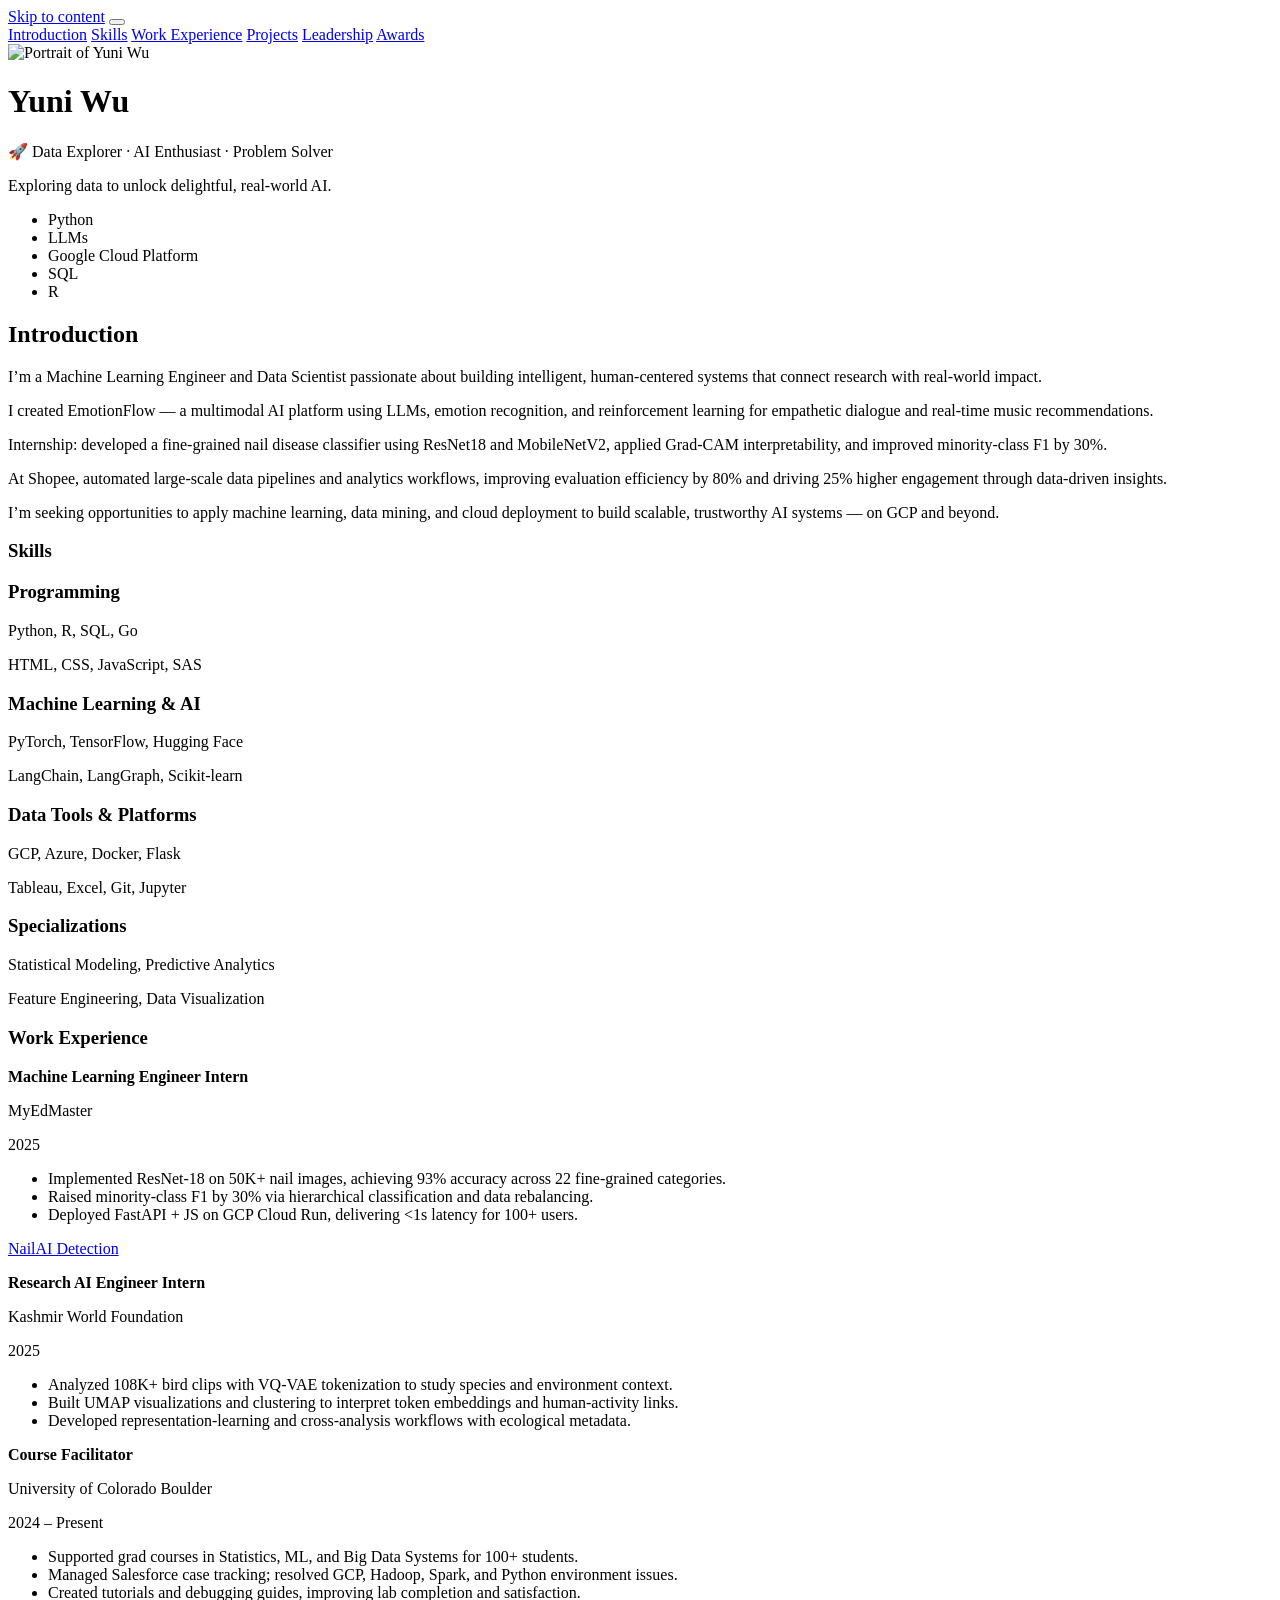
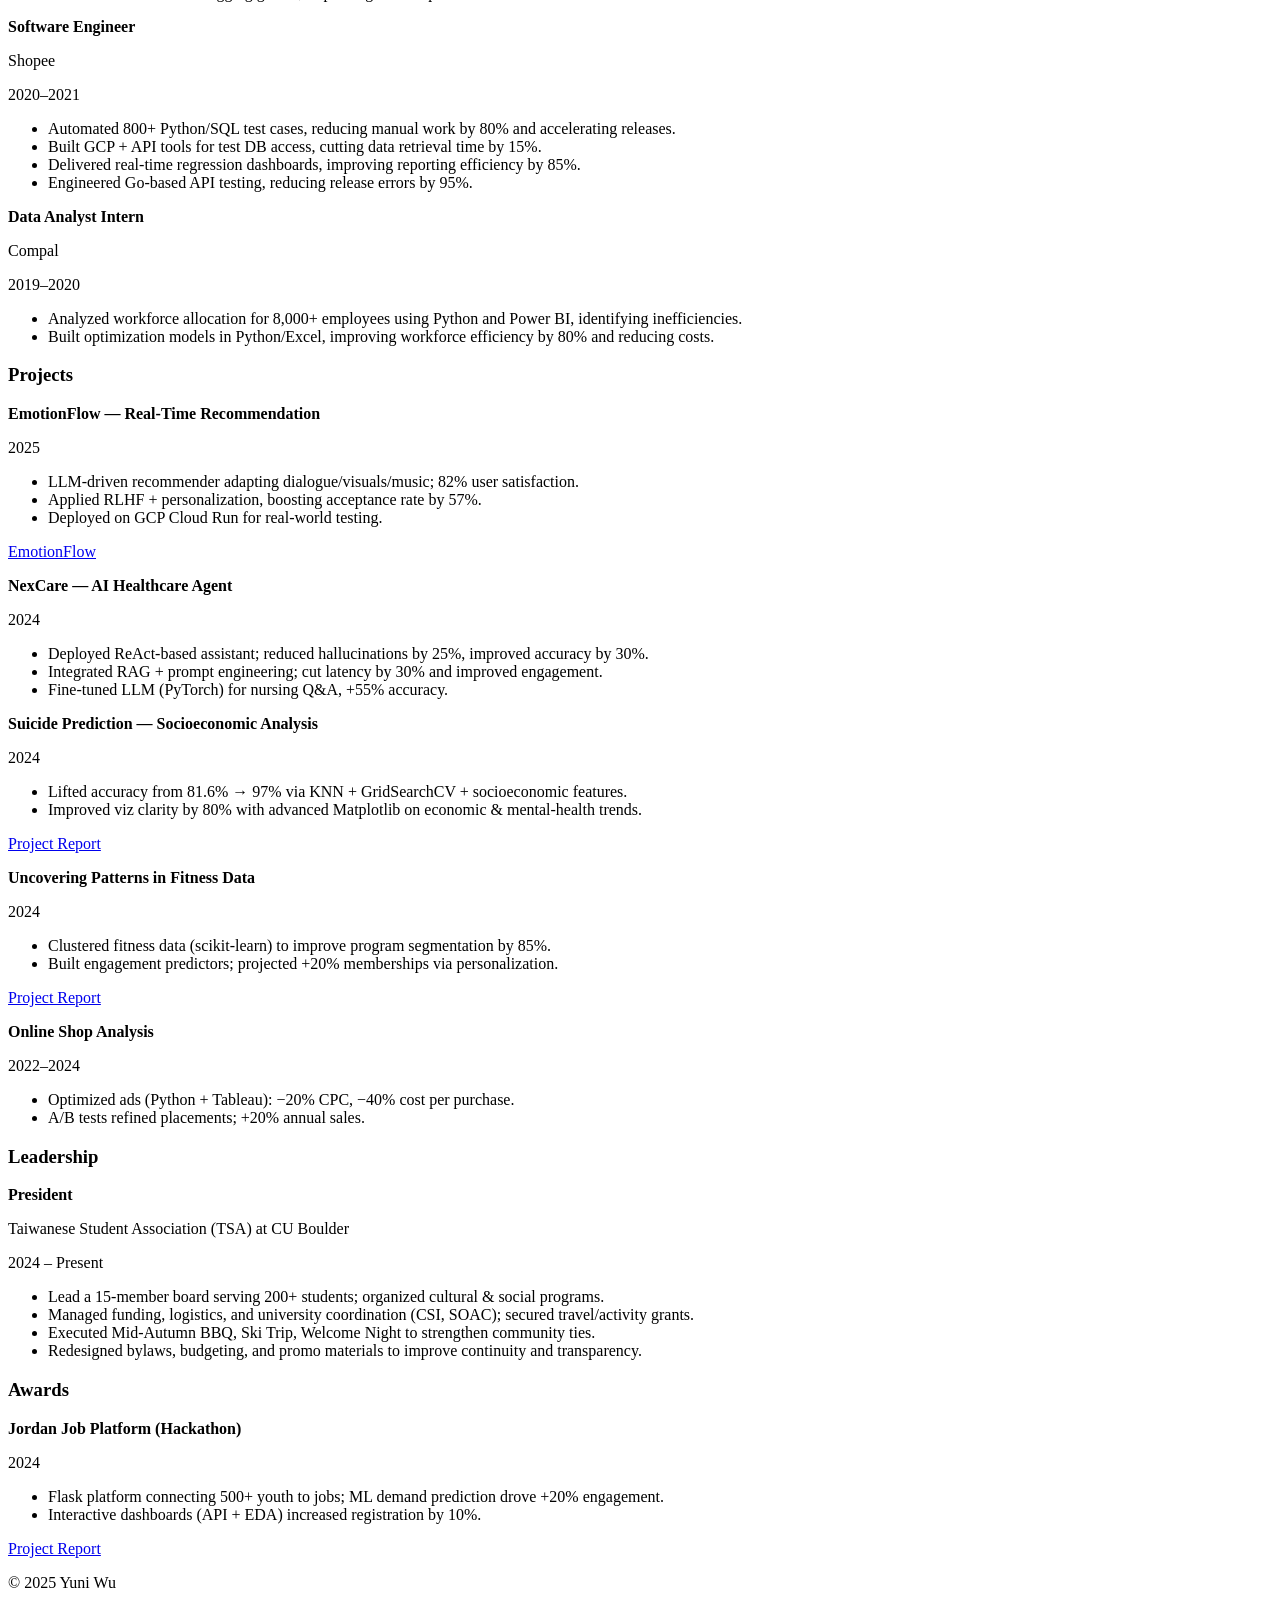
==== index.html @ 267f87cb "modify" ====
<!DOCTYPE html>
<html lang="en">
<head>
  <meta charset="UTF-8" />
  <meta name="viewport" content="width=device-width, initial-scale=1.0"/>
  <title>Yuni’s Universe</title>

  <!-- Website Icon -->
  <link rel="icon" type="image/png" sizes="32x32" href="./img/favicon.png">
  <link rel="icon" type="image/x-icon" href="./img/favicon.ico">
  <link rel="apple-touch-icon" href="./img/favicon.png">
  <meta name="theme-color" content="#0a0f1f">

  <!-- Styles -->
  <link rel="stylesheet" href="./css/styles.css"/>

  <!-- ScrollReveal -->
  <script src="https://cdn.jsdelivr.net/npm/scrollreveal" defer></script>
</head>

<body>
  <!-- Skip link for accessibility -->
  <a class="visually-hidden" href="#introduction">Skip to content</a>

  <!-- Hamburger Toggle -->
  <button class="nav-toggle" aria-label="Open navigation" aria-expanded="false">
    <span class="bar"></span>
    <span class="bar"></span>
    <span class="bar"></span>
  </button>

  <!-- Sidebar Navigation -->
  <aside class="sidebar" aria-hidden="true">
    <nav class="sidebar-nav" aria-label="Site">
      <a href="#introduction">Introduction</a>
      <a href="#skills">Skills</a>
      <a href="#work">Work Experience</a>
      <a href="#projects">Projects</a>
      <a href="#leadership">Leadership</a>
      <a href="#awards">Awards</a>
    </nav>
  </aside>

  <!-- Particles background -->
  <div id="particles-js"></div>

  <!-- ===== Hero Header ===== -->
  <header class="hero">
    <div class="glow"></div>

    <div class="card">
      <img src="./img/me.JPEG" alt="Portrait of Yuni Wu" class="avatar"/>
      <h1 class="name">Yuni Wu</h1>

      <p class="roles">
        <span class="emoji" aria-hidden="true">🚀</span>
        <span id="typewriter" aria-live="polite"></span>
        <span class="caret" aria-hidden="true"></span>
      </p>

      <p class="tagline">Exploring data to unlock delightful, real-world AI.</p>

      <ul class="skills" aria-label="Skills">
        <li>Python</li>
        <li>LLMs</li>
        <li>Google Cloud Platform</li>
        <li>SQL</li>
        <li>R</li> 
      </ul>

      <nav class="links" aria-label="Social links">
        <a href="https://github.com/uranus-wyx" target="_blank" rel="noopener" class="gh" aria-label="GitHub">
          <i class="fab fa-github" aria-hidden="true"></i>
        </a>
        <a href="https://linkedin.com/in/wih" target="_blank" rel="noopener" class="li" aria-label="LinkedIn">
          <i class="fab fa-linkedin" aria-hidden="true"></i>
        </a>
        <a href="mailto:ihwu8559@colorado.edu" class="mail" aria-label="Email">
          <i class="fas fa-envelope" aria-hidden="true"></i>
        </a>
        <a href="./files/Yuni_Wu_Resume.pdf" target="_blank" rel="noopener" class="resume" aria-label="Resume" title="Open my resume (PDF)">
          <i class="fas fa-file-alt" aria-hidden="true"></i>
        </a>
      </nav>
    </div>

    <a href="#introduction" class="scroll-down" aria-label="Scroll to Introduction">
      <span></span>
    </a>
  </header>

  <!-- ===== Introduction ===== -->
  <section id="introduction" class="section section-space">
    <h2 class="sec-title">Introduction</h2>
    <div class="intro-card">
      <div class="intro-grid">
        <p class="intro-line">
          I’m a <span class="hl">Machine Learning Engineer</span> and <span class="hl">Data Scientist</span> passionate about
          building <span class="hl">intelligent, human-centered systems</span> that connect research with real-world impact.
        </p>
        <p class="intro-line">
          I created <span class="hl">EmotionFlow</span> — a multimodal AI platform using LLMs, emotion recognition,
          and reinforcement learning for empathetic dialogue and real-time music recommendations.
        </p>
        <p class="intro-line">
          Internship: developed a <span class="hl">fine-grained nail disease classifier</span> using ResNet18 and MobileNetV2,
          applied <span class="hl">Grad-CAM</span> interpretability, and improved minority-class F1 by <span class="hl">30%</span>.
        </p>
        <p class="intro-line">
          At <span class="hl">Shopee</span>, automated large-scale data pipelines and analytics workflows,
          improving evaluation efficiency by <span class="hl">80%</span> and driving <span class="hl">25%</span> higher engagement
          through data-driven insights.
        </p>
        <p class="intro-line">
          I’m seeking opportunities to apply <span class="hl">machine learning, data mining, and cloud deployment</span>
          to build scalable, trustworthy AI systems — on <span class="hl">GCP</span> and beyond.
        </p>
      </div>
    </div>
  </section>

  <!-- ===== Skills ===== -->
  <section id="skills" class="section">
    <h3 class="skills-group">Skills</h3>
    <div class="skills-container">
      <div class="skill-card">
        <div class="card-inner">
          <div class="card-front"><h3>Programming</h3></div>
          <div class="card-back">
            <p>Python, R, SQL, Go</p>
            <p>HTML, CSS, JavaScript, SAS</p>
          </div>
        </div>
      </div>
      <div class="skill-card">
        <div class="card-inner">
          <div class="card-front"><h3>Machine Learning &amp; AI</h3></div>
          <div class="card-back">
            <p>PyTorch, TensorFlow, Hugging Face</p>
            <p>LangChain, LangGraph, Scikit-learn</p>
          </div>
        </div>
      </div>
      <div class="skill-card">
        <div class="card-inner">
          <div class="card-front"><h3>Data Tools &amp; Platforms</h3></div>
          <div class="card-back">
            <p>GCP, Azure, Docker, Flask</p>
            <p>Tableau, Excel, Git, Jupyter</p>
          </div>
        </div>
      </div>
      <div class="skill-card">
        <div class="card-inner">
          <div class="card-front"><h3>Specializations</h3></div>
          <div class="card-back">
            <p>Statistical Modeling, Predictive Analytics</p>
            <p>Feature Engineering, Data Visualization</p>
          </div>
        </div>
      </div>
    </div>
  </section>

  <!-- ===== Timeline ===== -->
  <div class="timeline">
    <h3 class="timeline-group" id="work">Work Experience</h3>
    <div class="event">      
      <p><strong>Machine Learning Engineer Intern</strong></p>
      <p>MyEdMaster</p>
      <p>2025</p>
      <div class="event-details">
        <ul>
          <li>Implemented ResNet-18 on 50K+ nail images, achieving 93% accuracy across 22 fine-grained categories.</li>
          <li>Raised minority-class F1 by 30% via hierarchical classification and data rebalancing.</li>
          <li>Deployed FastAPI + JS on GCP Cloud Run, delivering &lt;1s latency for 100+ users.</li>
        </ul>
        <a href="https://nailai-backend-299381123286.us-central1.run.app/" target="_blank" rel="noopener">NailAI Detection</a>
      </div>
    </div>

    <div class="event">      
      <p><strong>Research AI Engineer Intern</strong></p>
      <p>Kashmir World Foundation</p>
      <p>2025</p>
      <div class="event-details">
        <ul>
          <li>Analyzed 108K+ bird clips with <span class="hl">VQ-VAE tokenization</span> to study species and environment context.</li>
          <li>Built <span class="hl">UMAP</span> visualizations and clustering to interpret token embeddings and human-activity links.</li>
          <li>Developed representation-learning and cross-analysis workflows with ecological metadata.</li>
        </ul>
      </div>
    </div>

    <div class="event">     
      <p><strong>Course Facilitator</strong></p>
      <p>University of Colorado Boulder</p>
      <p>2024 – Present</p>
      <div class="event-details">
        <ul>
          <li>Supported grad courses in <span class="hl">Statistics</span>, <span class="hl">ML</span>, and <span class="hl">Big Data Systems</span> for 100+ students.</li>
          <li>Managed Salesforce case tracking; resolved GCP, Hadoop, Spark, and Python environment issues.</li>
          <li>Created tutorials and debugging guides, improving lab completion and satisfaction.</li>
        </ul>
      </div>
    </div>

    <div class="event">    
      <p><strong>Software Engineer</strong></p>
      <p>Shopee</p>
      <p>2020–2021</p>
      <div class="event-details">
        <ul>
          <li>Automated 800+ Python/SQL test cases, reducing manual work by 80% and accelerating releases.</li>
          <li>Built GCP + API tools for test DB access, cutting data retrieval time by 15%.</li>
          <li>Delivered real-time regression dashboards, improving reporting efficiency by 85%.</li>
          <li>Engineered Go-based API testing, reducing release errors by 95%.</li>
        </ul>
      </div>
    </div>

    <div class="event">     
      <p><strong>Data Analyst Intern</strong></p>
      <p>Compal</p>
      <p>2019–2020</p>
      <div class="event-details">
        <ul>
            <li>Analyzed workforce allocation for 8,000+ employees using Python and Power BI, identifying inefficiencies.</li>
            <li>Built optimization models in Python/Excel, improving workforce efficiency by 80% and reducing costs.</li>
        </ul>
      </div>
    </div>

    <h3 class="timeline-group" id="projects">Projects</h3>

    <div class="event">    
      <p><strong>EmotionFlow — Real-Time Recommendation</strong></p>
      <p>2025</p>
      <div class="event-details">
        <ul>
          <li>LLM-driven recommender adapting dialogue/visuals/music; 82% user satisfaction.</li>
          <li>Applied RLHF + personalization, boosting acceptance rate by 57%.</li>
          <li>Deployed on GCP Cloud Run for real-world testing.</li>
        </ul>
        <a href="https://emotionflow-40672525442.us-central1.run.app/" target="_blank" rel="noopener">EmotionFlow</a>
      </div>
    </div>

    <div class="event">  
      <p><strong>NexCare — AI Healthcare Agent</strong></p>
      <p>2024</p>
      <div class="event-details">
        <ul>
          <li>Deployed ReAct-based assistant; reduced hallucinations by 25%, improved accuracy by 30%.</li>
          <li>Integrated RAG + prompt engineering; cut latency by 30% and improved engagement.</li>
          <li>Fine-tuned LLM (PyTorch) for nursing Q&amp;A, +55% accuracy.</li>
        </ul>
      </div>
    </div>

    <div class="event">    
      <p><strong>Suicide Prediction — Socioeconomic Analysis</strong></p>
      <p>2024</p>
      <div class="event-details">
        <ul>
          <li>Lifted accuracy from 81.6% → 97% via KNN + GridSearchCV + socioeconomic features.</li>
          <li>Improved viz clarity by 80% with advanced Matplotlib on economic &amp; mental-health trends.</li>
        </ul>
        <a href="https://github.com/uranus-wyx/SuicidePrediction" target="_blank" rel="noopener">Project Report</a>
      </div>
    </div>

    <div class="event">  
      <p><strong>Uncovering Patterns in Fitness Data</strong></p>
      <p>2024</p>
      <div class="event-details">
        <ul>
          <li>Clustered fitness data (scikit-learn) to improve program segmentation by 85%.</li>
          <li>Built engagement predictors; projected +20% memberships via personalization.</li>
        </ul>
        <a href="https://github.com/uranus-wyx/UncoveringPatternsInFitnessData" target="_blank" rel="noopener">Project Report</a>
      </div>
    </div>

    <div class="event">
      <p><strong>Online Shop Analysis</strong></p>
      <p>2022–2024</p>
      <div class="event-details">
        <ul>
          <li>Optimized ads (Python + Tableau): −20% CPC, −40% cost per purchase.</li>
          <li>A/B tests refined placements; +20% annual sales.</li>
        </ul>
      </div>
    </div>

    <h3 class="timeline-group" id="leadership">Leadership</h3>

    <div class="event">
      <p><strong>President</strong></p>
      <p>Taiwanese Student Association (TSA) at CU Boulder</p>
      <p>2024 – Present</p>
      <div class="event-details">
        <ul>
          <li>Lead a <span class="hl">15-member board</span> serving 200+ students; organized cultural &amp; social programs.</li>
          <li>Managed funding, logistics, and university coordination (CSI, SOAC); secured travel/activity grants.</li>
          <li>Executed <span class="hl">Mid-Autumn BBQ, Ski Trip, Welcome Night</span> to strengthen community ties.</li>
          <li>Redesigned bylaws, budgeting, and promo materials to improve continuity and transparency.</li>
        </ul>
      </div>
    </div>

    <h3 class="timeline-group" id="awards">Awards</h3>

    <div class="event">
      <p><strong>Jordan Job Platform (Hackathon)</strong></p>
      <p>2024</p>
      <div class="event-details">
        <ul>
          <li>Flask platform connecting 500+ youth to jobs; ML demand prediction drove +20% engagement.</li>
          <li>Interactive dashboards (API + EDA) increased registration by 10%.</li>
        </ul>
        <a href="https://github.com/uranus-wyx/EmpoweringYouthEmployment" target="_blank" rel="noopener">Project Report</a>
      </div>
    </div>
  </div>

  <footer>
    <p>&copy; 2025 Yuni Wu</p>
  </footer>

  <!-- Scripts: particles + app -->
  <script src="https://cdn.jsdelivr.net/particles.js/2.0.0/particles.min.js" defer></script>
  <script src="./js/particles.js" defer></script>
  <script src="./js/app.js" defer></script>

  <!-- Font Awesome -->
  <script src="https://kit.fontawesome.com/696b9179a6.js" crossorigin="anonymous" defer></script>

  <!-- Typewriter (kept inline for simplicity) -->
  <script>
    const phrases = [
      "Data Explorer · AI Enthusiast · Problem Solver",
      "AI Model Trainer · Statistics & ML · Data Mining",
      "Building human-centered AI · One experiment at a time"
    ];
    const el = document.getElementById("typewriter");
    const sleep = (ms) => new Promise(r => setTimeout(r, ms));
    async function typeLoop() {
      let i = 0;
      while (true) {
        const text = phrases[i % phrases.length];
        for (let j = 1; j <= text.length; j++) { el.textContent = text.slice(0, j); await sleep(28); }
        await sleep(1100);
        for (let j = text.length; j >= 0; j--) { el.textContent = text.slice(0, j); await sleep(14); }
        await sleep(260);
        i++;
      }
    }
    const prefersReduced = window.matchMedia("(prefers-reduced-motion: reduce)").matches;
    if (!prefersReduced) typeLoop(); else { document.querySelector(".caret").style.display="none"; el.textContent = phrases[0]; }
  </script>
</body>
</html>
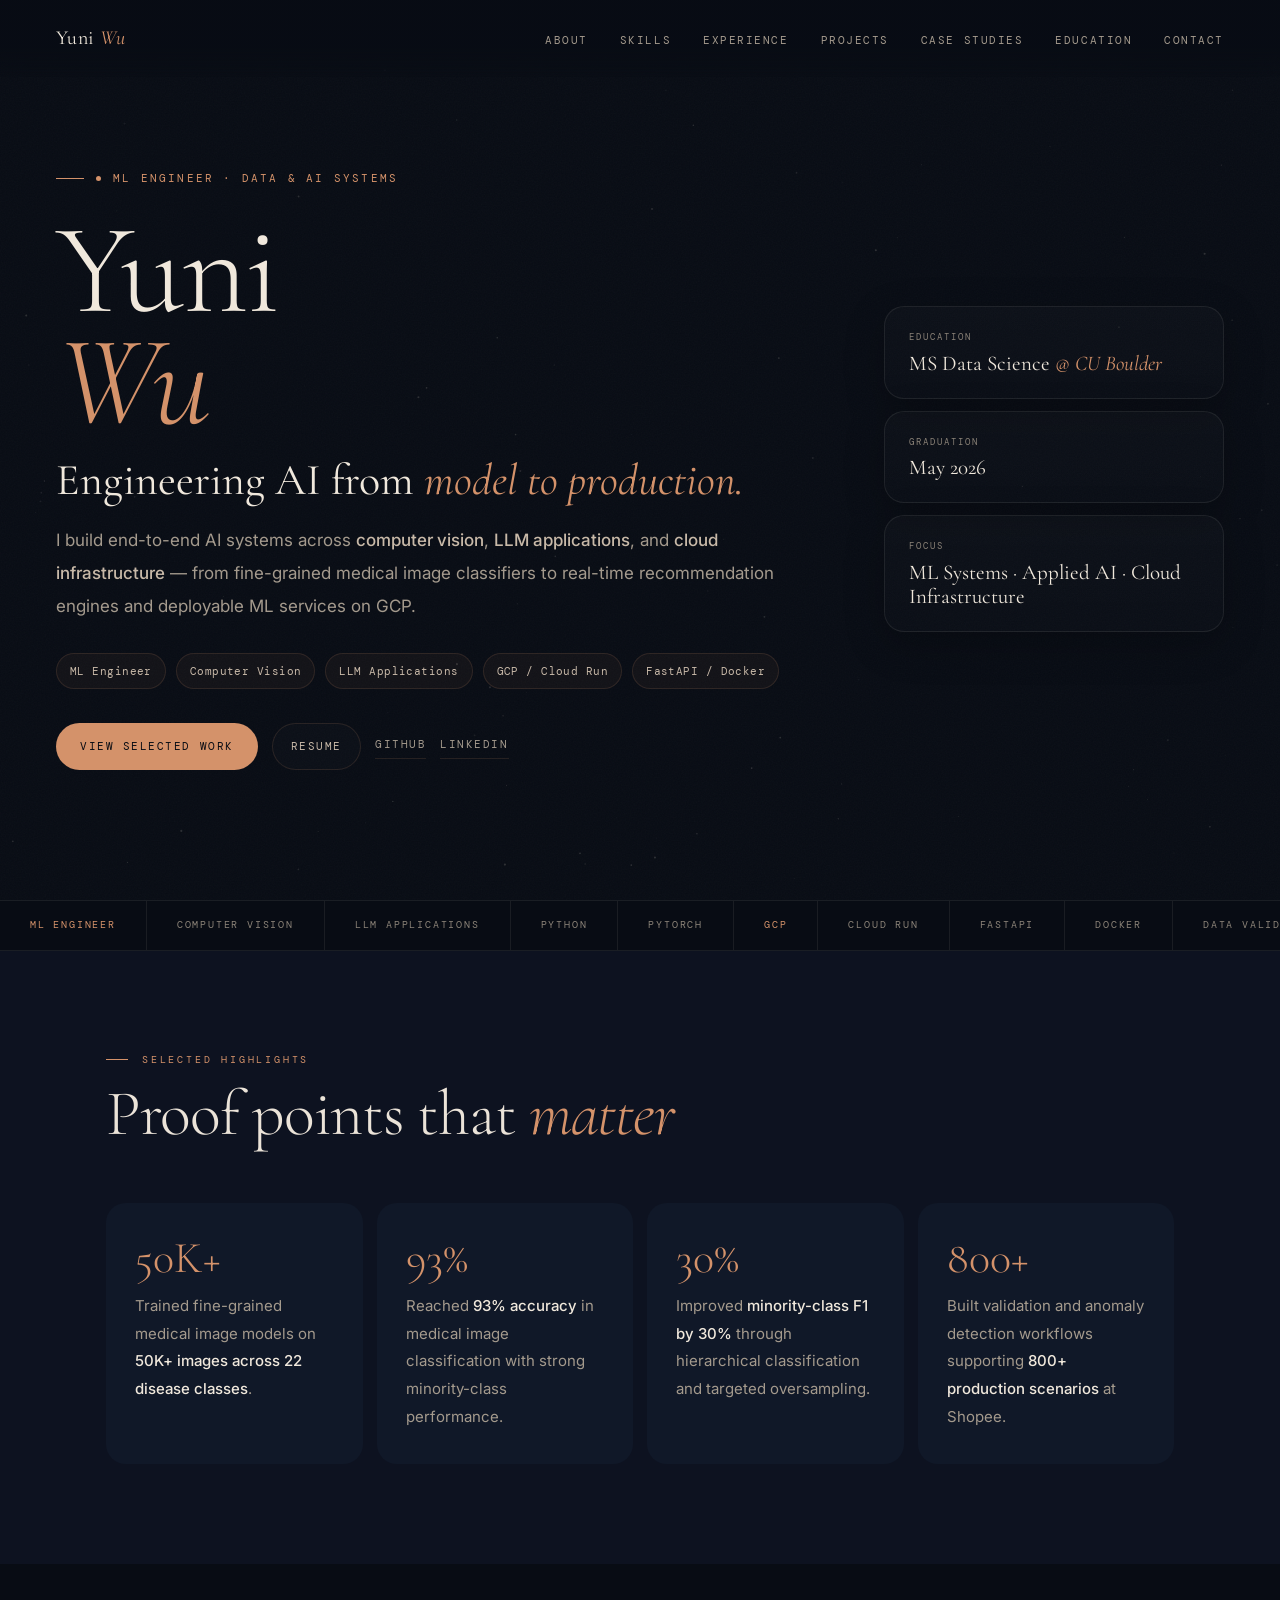
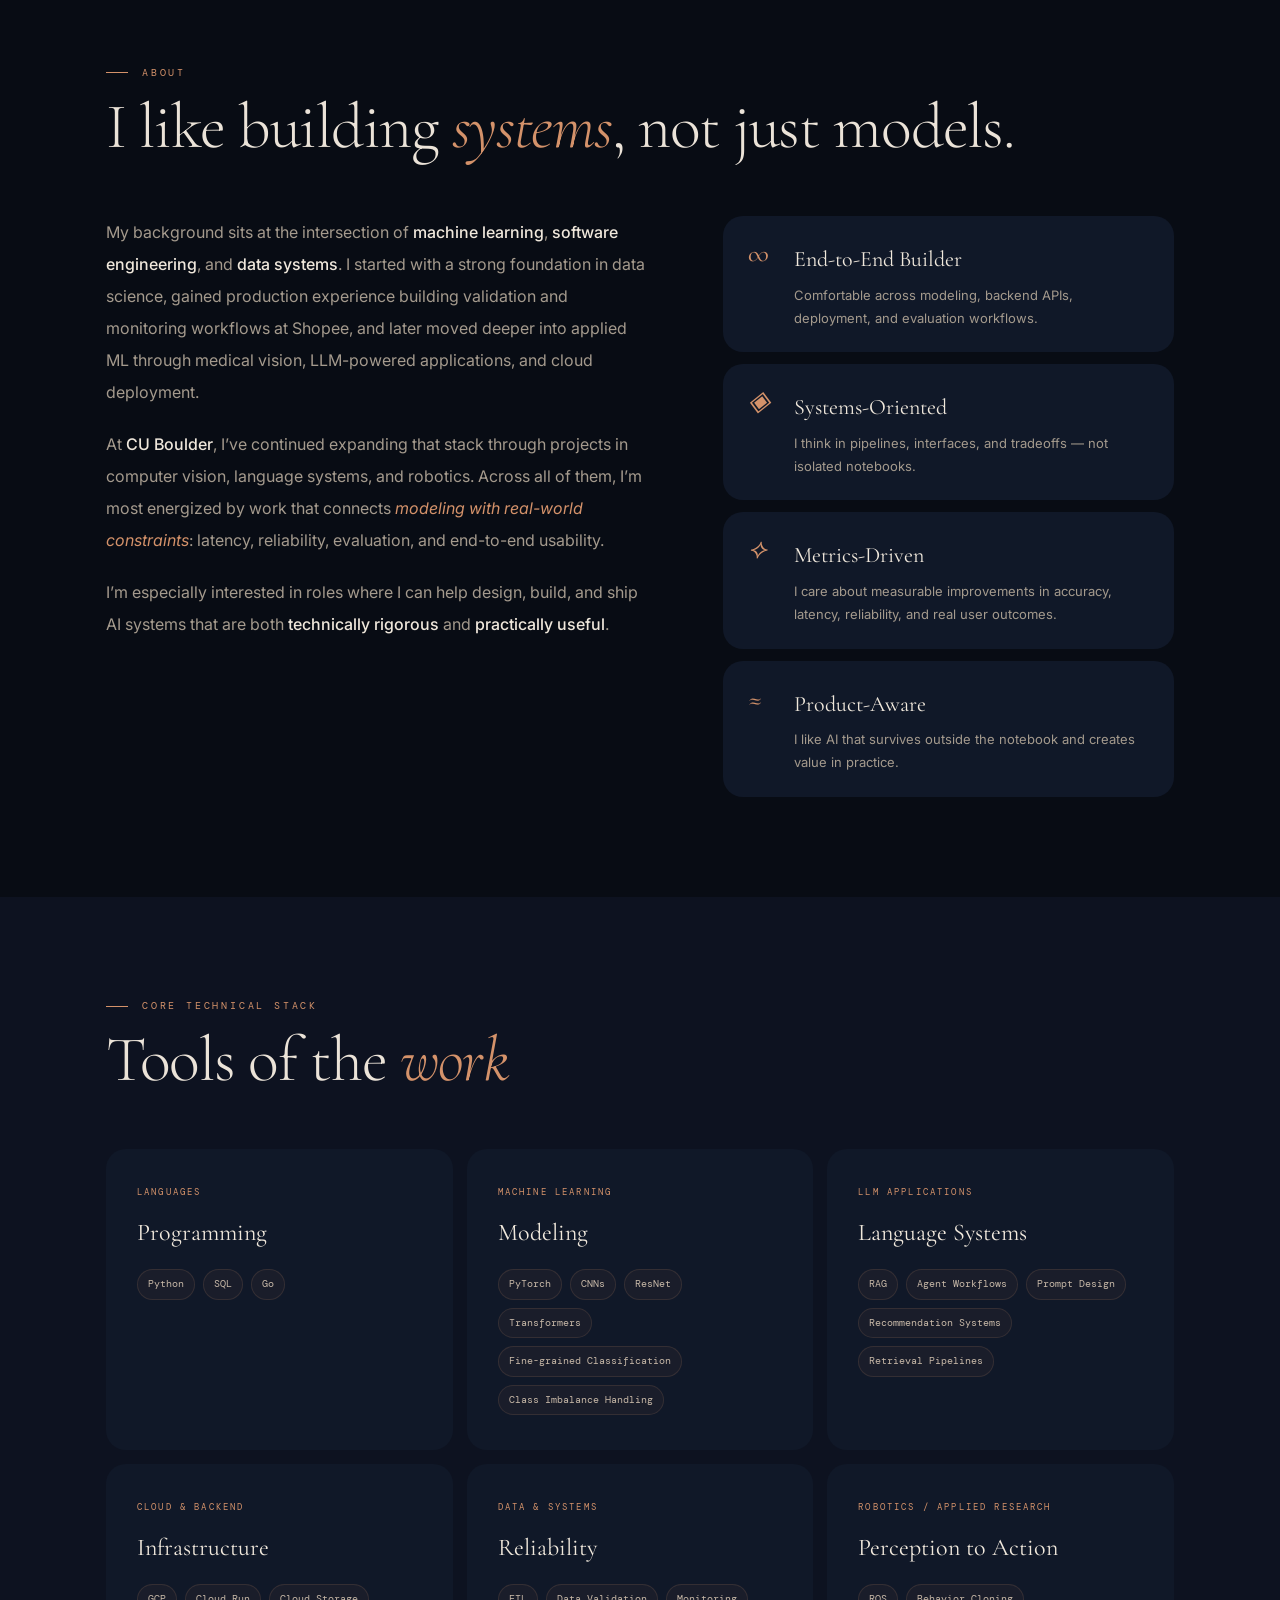
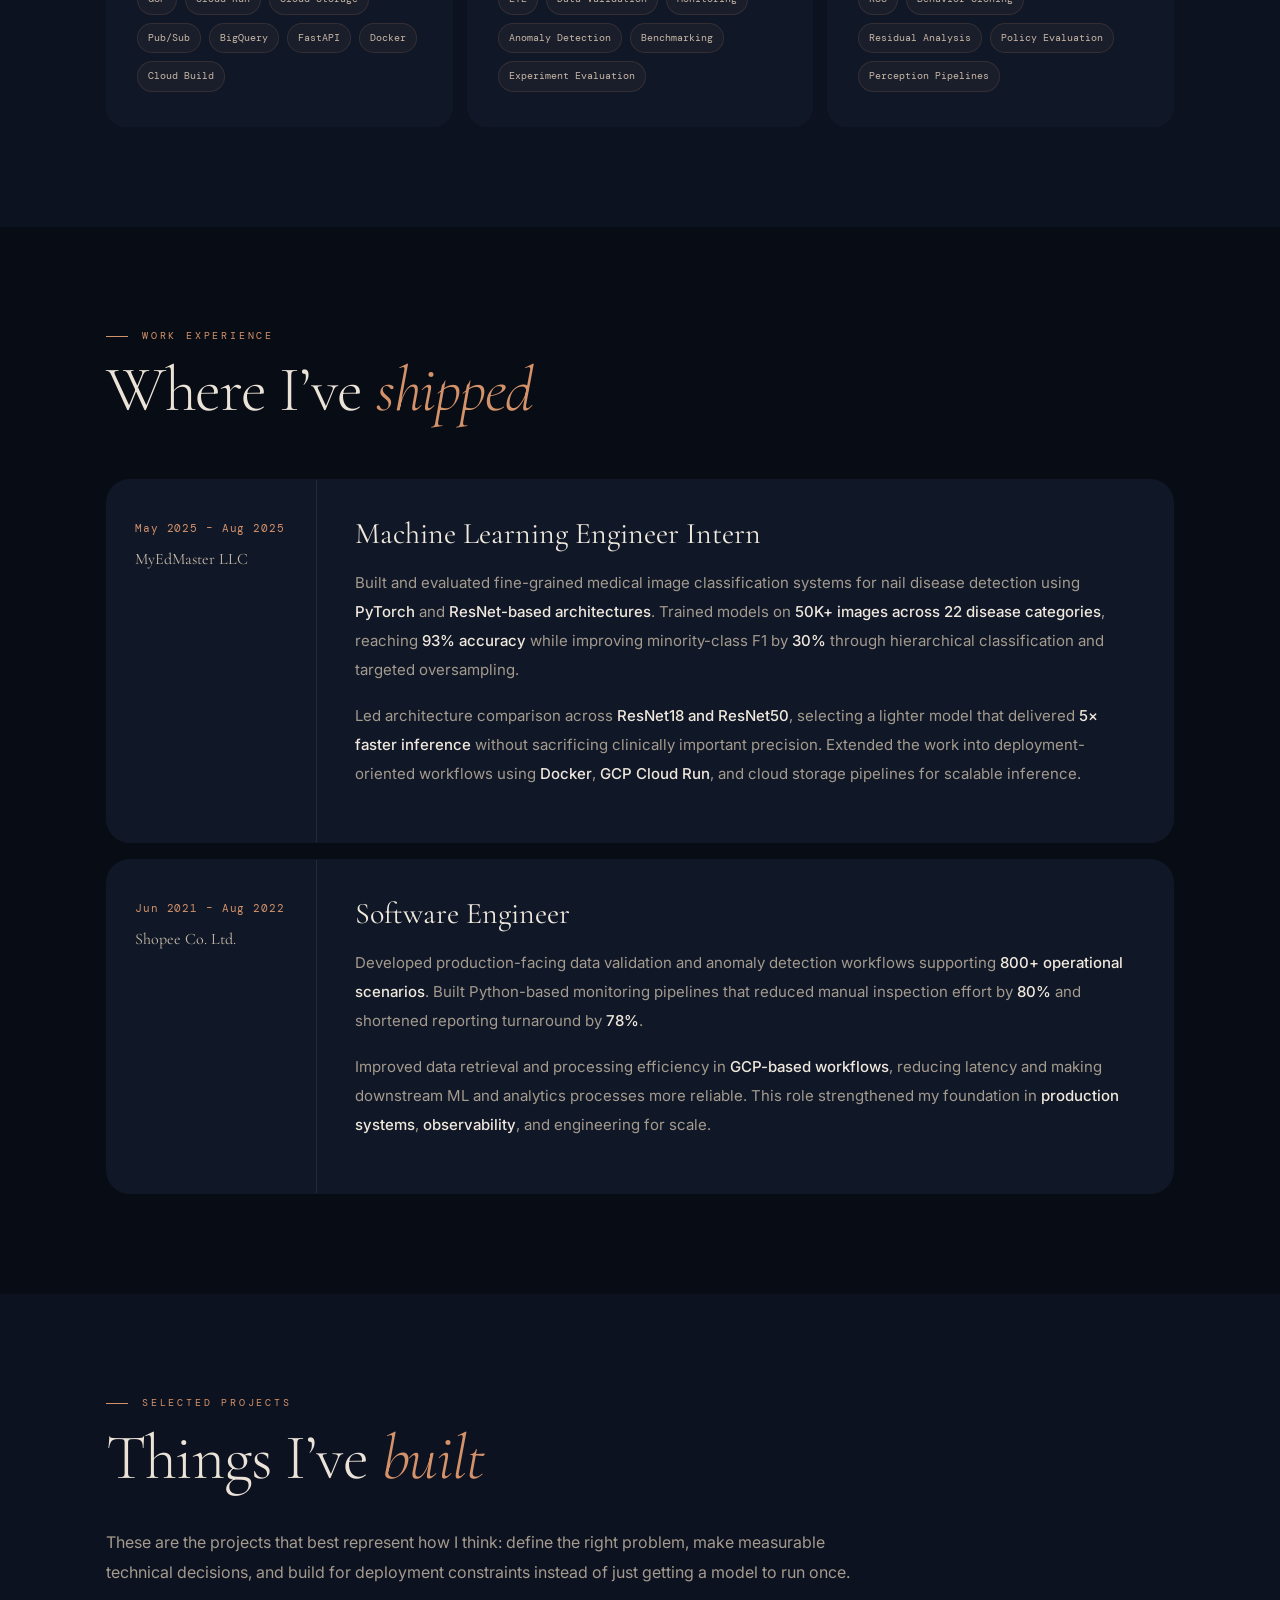
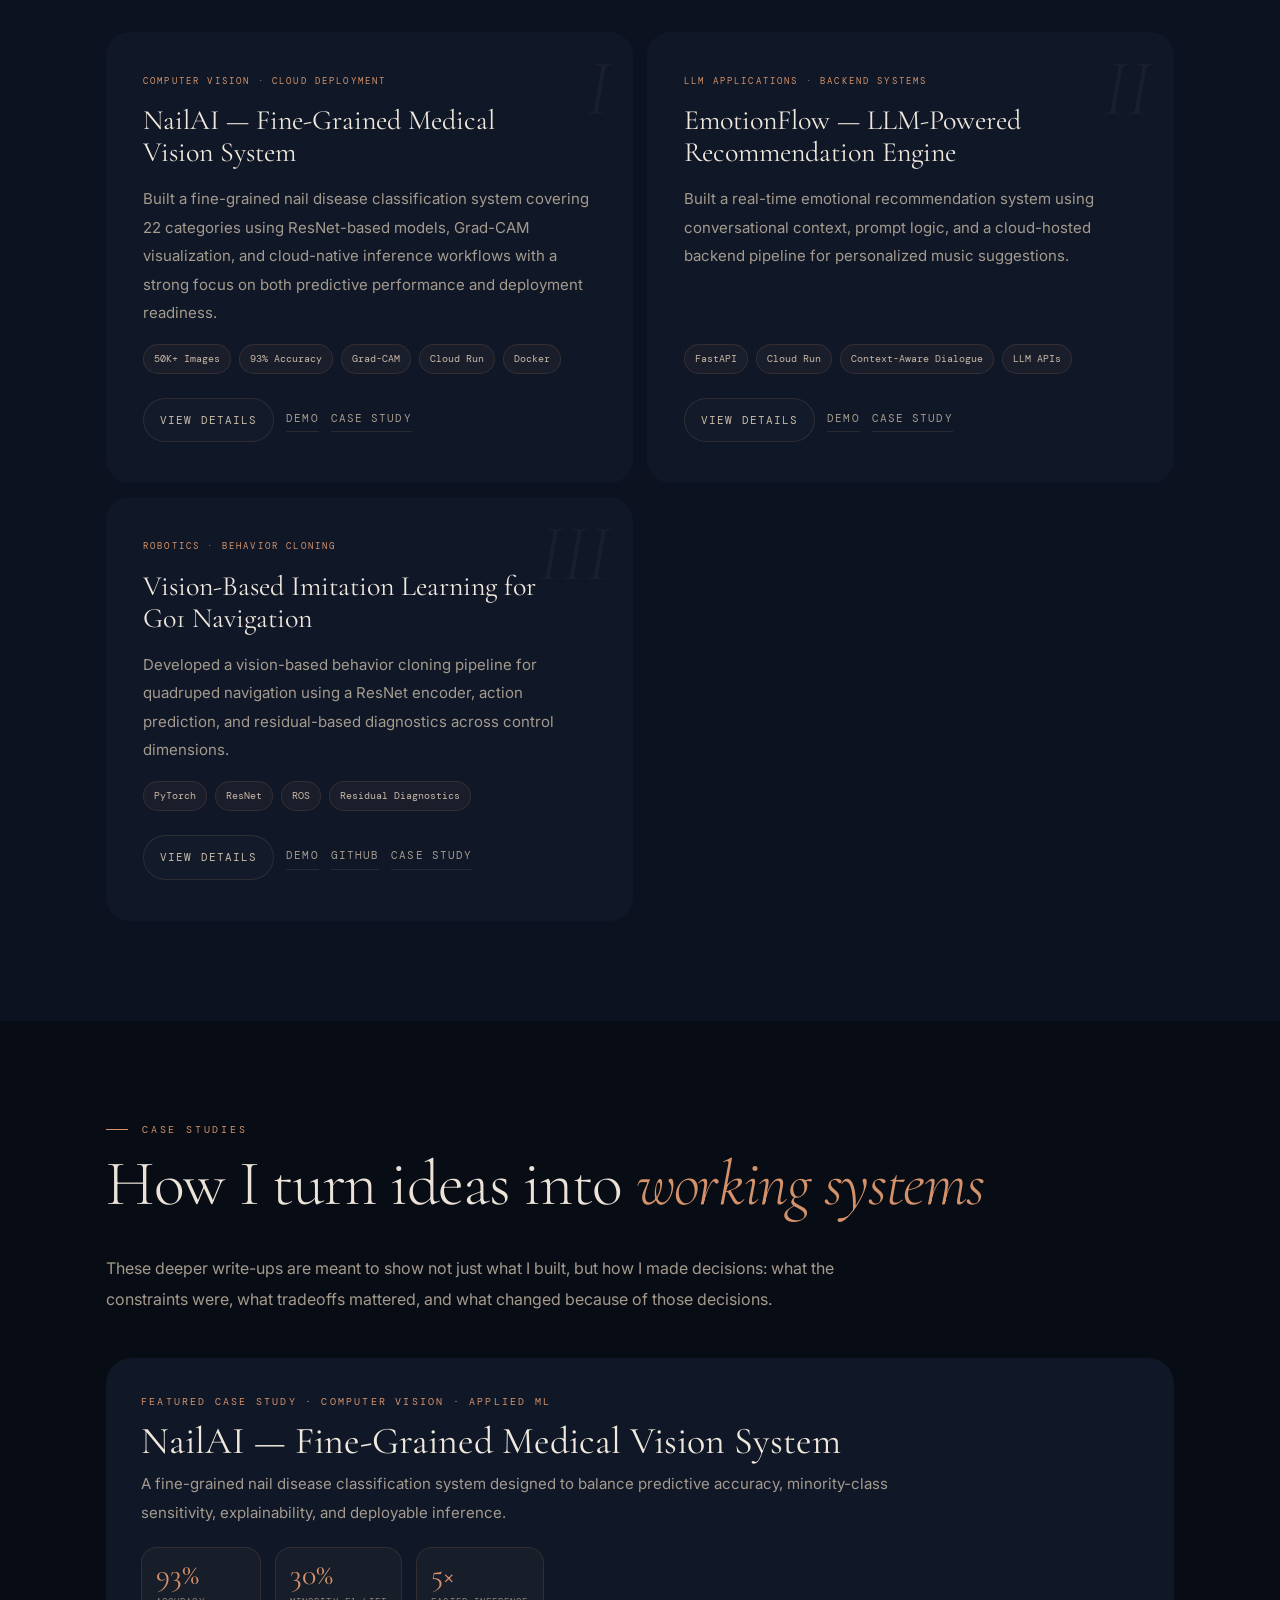
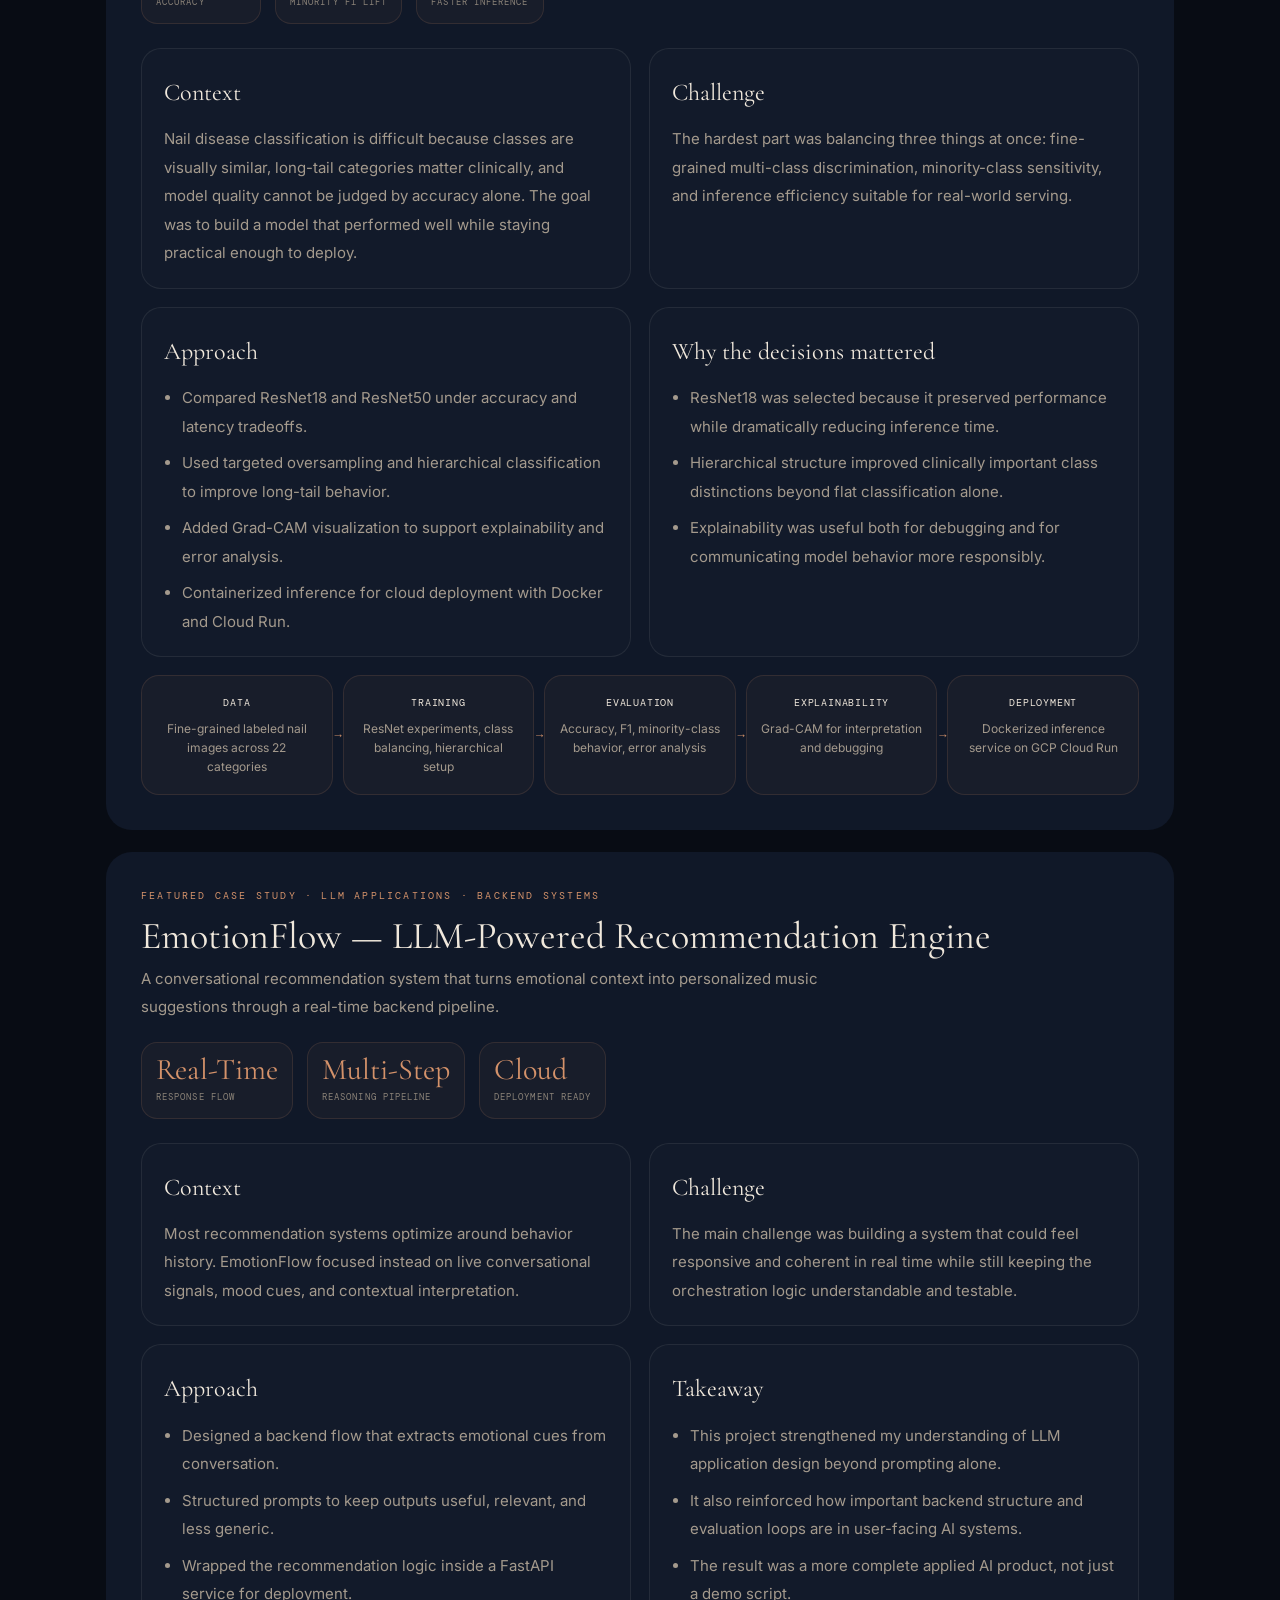
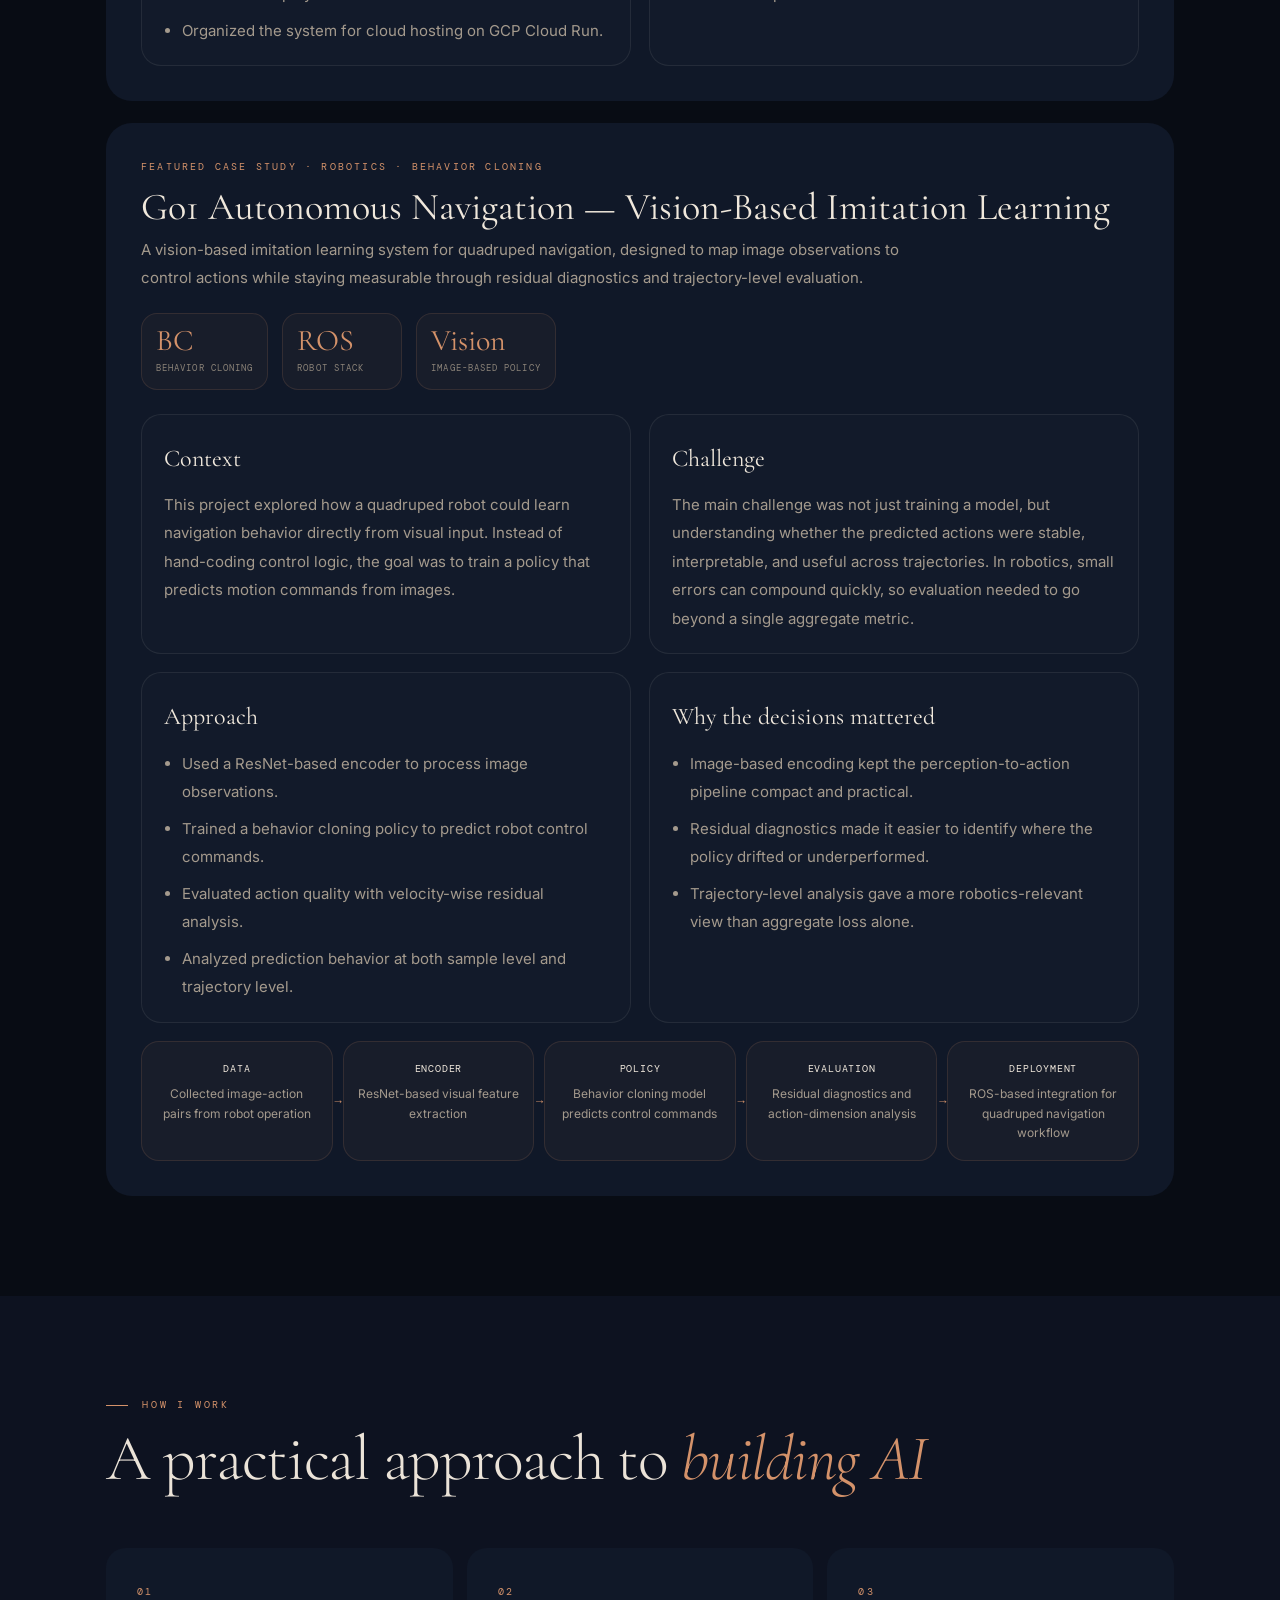
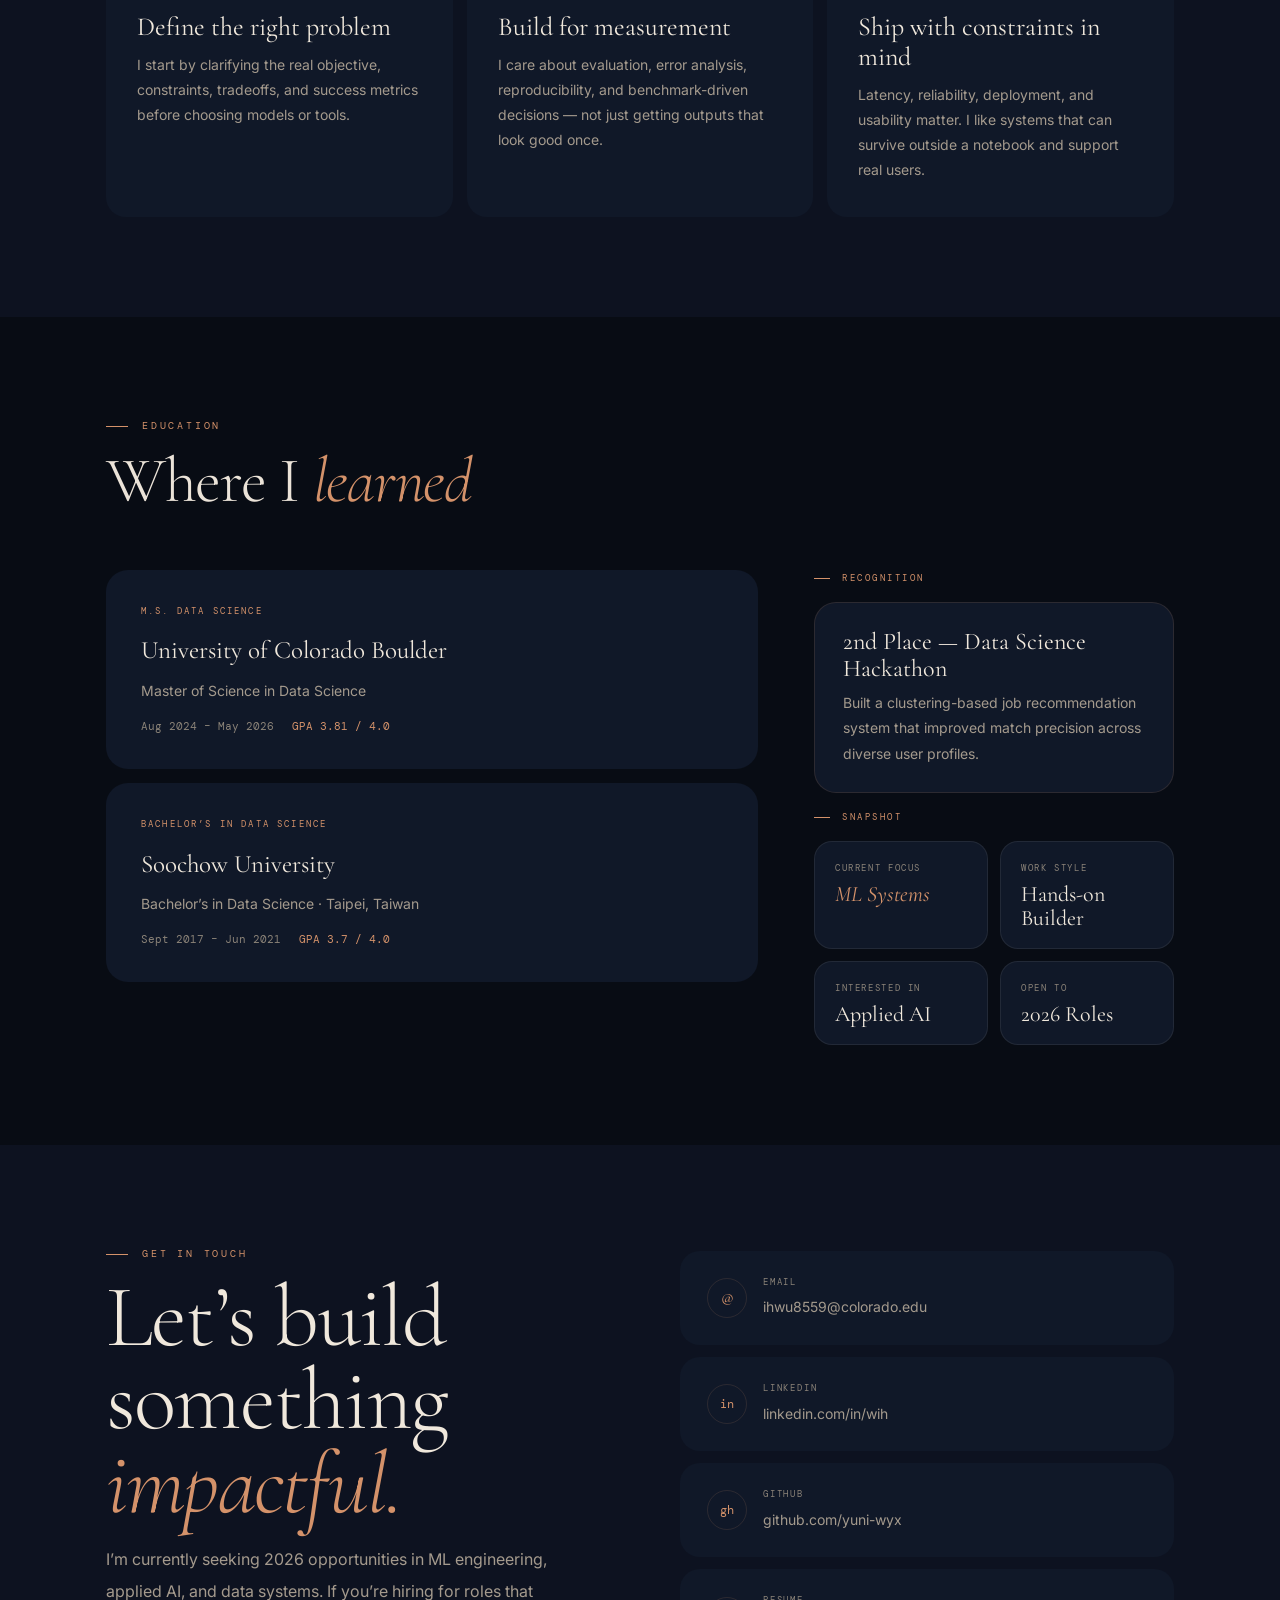
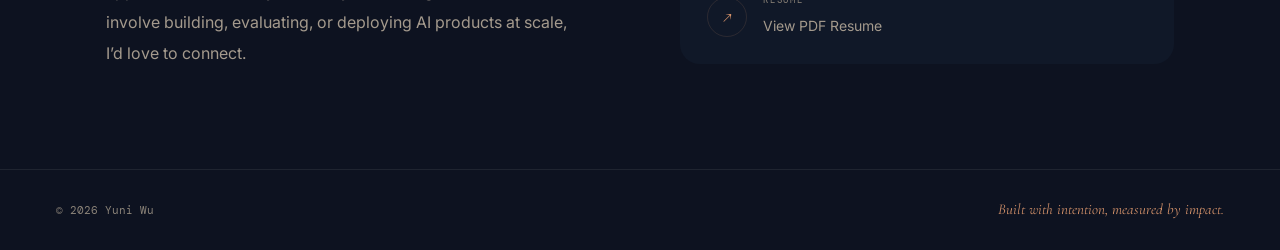
==== commit 2c1b4b2b: "add_file" ====
--- a/index.html
+++ b/index.html
@@ -2,362 +2,3230 @@
 <html lang="en">
 <head>
   <meta charset="UTF-8" />
-  <meta name="viewport" content="width=device-width, initial-scale=1.0"/>
-  <title>Yuni’s Universe</title>
-
-  <!-- Website Icon -->
-  <link rel="icon" type="image/png" sizes="32x32" href="./img/favicon.png">
-  <link rel="icon" type="image/x-icon" href="./img/favicon.ico">
-  <link rel="apple-touch-icon" href="./img/favicon.png">
-  <meta name="theme-color" content="#0a0f1f">
-
-  <!-- Styles -->
-  <link rel="stylesheet" href="./css/styles.css"/>
-
-  <!-- ScrollReveal -->
-  <script src="https://cdn.jsdelivr.net/npm/scrollreveal" defer></script>
+  <meta name="viewport" content="width=device-width, initial-scale=1.0" />
+  <title>Yuni Wu — ML Engineer | Data & AI Systems</title>
+  <meta
+    name="description"
+    content="Yuni Wu is an ML Engineer building production-ready AI systems across computer vision, LLM applications, and cloud infrastructure."
+  />
+
+  <link rel="preconnect" href="https://fonts.googleapis.com" />
+  <link rel="preconnect" href="https://fonts.gstatic.com" crossorigin />
+  <link
+    href="https://fonts.googleapis.com/css2?family=Cormorant+Garamond:ital,wght@0,300;0,400;0,500;0,600;1,300;1,400;1,500&family=DM+Mono:wght@300;400;500&family=Inter:wght@300;400;500;600;700&display=swap"
+    rel="stylesheet"
+  />
+
+  <!-- Standard favicon -->
+  <link rel="icon" type="image/png" sizes="32x32" href="./img/icon.png">
+  <link rel="icon" type="image/png" sizes="16x16" href="./img/icon.png">
+
+  <!-- Apple -->
+  <link rel="apple-touch-icon" sizes="180x180" href="./img/icon.png">
+
+  <!-- PWA / Chrome -->
+  <link rel="manifest" href="/site.webmanifest">
+
+  <!-- Theme -->
+  <meta name="theme-color" content="#080c14">
+
+  <style>
+    :root {
+      --bg: #080c14;
+      --bg2: #0d1220;
+      --bg3: #101828;
+      --panel: #0f1727;
+      --rose: #d4926a;
+      --rose-dim: #a0694a;
+      --cream: #f0e8dc;
+      --cream-dim: #c8b9a8;
+      --text: #ebe3d8;
+      --text-dim: #a49a8d;
+      --text-soft: #8b8378;
+      --border: rgba(212, 146, 106, 0.14);
+      --border2: rgba(240, 232, 220, 0.08);
+      --shadow: 0 12px 40px rgba(0, 0, 0, 0.22);
+      --ff-head: "Cormorant Garamond", Georgia, serif;
+      --ff-body: "Inter", system-ui, -apple-system, BlinkMacSystemFont, "Segoe UI", sans-serif;
+      --ff-mono: "DM Mono", "Courier New", monospace;
+      --max: 1180px;
+      --radius: 20px;
+    }
+
+    *,
+    *::before,
+    *::after {
+      box-sizing: border-box;
+      margin: 0;
+      padding: 0;
+    }
+
+    html {
+      scroll-behavior: smooth;
+    }
+
+    body {
+      background: var(--bg);
+      color: var(--text);
+      font-family: var(--ff-body);
+      font-size: 16px;
+      line-height: 1.85;
+      overflow-x: hidden;
+      -webkit-font-smoothing: antialiased;
+      text-rendering: optimizeLegibility;
+    }
+
+    body::after {
+      content: "";
+      position: fixed;
+      inset: 0;
+      z-index: 1;
+      pointer-events: none;
+      background-image: url("data:image/svg+xml,%3Csvg xmlns='http://www.w3.org/2000/svg' width='260' height='260'%3E%3Cfilter id='n'%3E%3CfeTurbulence type='fractalNoise' baseFrequency='0.75' numOctaves='3' stitchTiles='stitch'/%3E%3C/filter%3E%3Crect width='260' height='260' filter='url(%23n)' opacity='0.03'/%3E%3C/svg%3E");
+    }
+
+    a {
+      color: inherit;
+    }
+
+    button {
+      font: inherit;
+      color: inherit;
+      background: none;
+      border: none;
+      cursor: pointer;
+    }
+
+    img {
+      display: block;
+      max-width: 100%;
+    }
+
+    #stars {
+      position: fixed;
+      inset: 0;
+      z-index: 0;
+      pointer-events: none;
+      opacity: 0.35;
+    }
+
+    .wrap {
+      max-width: var(--max);
+      margin: 0 auto;
+      padding: 100px 56px;
+      position: relative;
+      z-index: 10;
+    }
+
+    section {
+      position: relative;
+      z-index: 10;
+    }
+
+    .s-label {
+      display: flex;
+      align-items: center;
+      gap: 14px;
+      margin-bottom: 12px;
+      color: var(--rose);
+      font-family: var(--ff-mono);
+      font-size: 10px;
+      letter-spacing: 0.28em;
+      text-transform: uppercase;
+    }
+
+    .s-label::before {
+      content: "";
+      width: 22px;
+      height: 1px;
+      background: var(--rose);
+    }
+
+    .s-title {
+      margin-bottom: 56px;
+      font-family: var(--ff-head);
+      font-size: clamp(40px, 5vw, 66px);
+      line-height: 1.03;
+      letter-spacing: -0.02em;
+      font-weight: 300;
+    }
+
+    .s-title em {
+      color: var(--rose);
+      font-style: italic;
+    }
+
+    .section-copy {
+      max-width: 760px;
+      color: var(--text-dim);
+      margin-top: -20px;
+      margin-bottom: 44px;
+      font-size: 16px;
+      line-height: 1.9;
+    }
+
+    /* NAV */
+    nav {
+      position: fixed;
+      inset: 0 0 auto 0;
+      z-index: 300;
+      display: flex;
+      justify-content: space-between;
+      align-items: center;
+      padding: 20px 56px;
+      background: linear-gradient(to bottom, rgba(8, 12, 20, 0.94) 62%, transparent);
+      backdrop-filter: blur(12px);
+    }
+
+    .nav-mark {
+      text-decoration: none;
+      font-family: var(--ff-head);
+      font-size: 20px;
+      letter-spacing: 0.04em;
+      color: var(--cream);
+    }
+
+    .nav-mark span {
+      color: var(--rose);
+      font-style: italic;
+    }
+
+    .nav-links {
+      list-style: none;
+      display: flex;
+      gap: 32px;
+    }
+
+    .nav-links a {
+      text-decoration: none;
+      color: var(--text-dim);
+      font-family: var(--ff-mono);
+      font-size: 11px;
+      letter-spacing: 0.14em;
+      text-transform: uppercase;
+      transition: color 0.25s;
+    }
+
+    .nav-links a:hover {
+      color: var(--rose);
+    }
+
+    .nav-toggle {
+      display: none;
+      width: 44px;
+      height: 44px;
+      border: 1px solid var(--border);
+      border-radius: 999px;
+      align-items: center;
+      justify-content: center;
+      background: rgba(255, 255, 255, 0.02);
+    }
+
+    .nav-toggle span,
+    .nav-toggle span::before,
+    .nav-toggle span::after {
+      display: block;
+      width: 16px;
+      height: 1.5px;
+      background: var(--cream);
+      position: relative;
+      transition: 0.25s ease;
+      border-radius: 999px;
+    }
+
+    .nav-toggle span::before,
+    .nav-toggle span::after {
+      content: "";
+      position: absolute;
+      left: 0;
+    }
+
+    .nav-toggle span::before {
+      top: -5px;
+    }
+
+    .nav-toggle span::after {
+      top: 5px;
+    }
+
+    .mobile-menu {
+      position: fixed;
+      inset: 72px 16px auto 16px;
+      z-index: 290;
+      background: rgba(15, 23, 39, 0.96);
+      border: 1px solid var(--border);
+      border-radius: 18px;
+      box-shadow: var(--shadow);
+      padding: 14px;
+      display: none;
+      flex-direction: column;
+      gap: 8px;
+      backdrop-filter: blur(14px);
+    }
+
+    .mobile-menu a {
+      text-decoration: none;
+      padding: 12px 14px;
+      border-radius: 12px;
+      color: var(--cream-dim);
+      font-family: var(--ff-mono);
+      font-size: 12px;
+      letter-spacing: 0.1em;
+      text-transform: uppercase;
+    }
+
+    .mobile-menu a:hover {
+      background: rgba(212, 146, 106, 0.08);
+      color: var(--rose);
+    }
+
+    .mobile-menu.open {
+      display: flex;
+    }
+
+    /* HERO */
+    #hero {
+      min-height: 100vh;
+      display: flex;
+      align-items: center;
+      padding: 128px 56px 90px;
+      z-index: 10;
+    }
+
+    .hero-shell {
+      max-width: var(--max);
+      width: 100%;
+      margin: 0 auto;
+      display: grid;
+      grid-template-columns: minmax(0, 1.25fr) 340px;
+      gap: 44px;
+      align-items: center;
+      position: relative;
+      z-index: 10;
+    }
+
+    .hero-eyebrow {
+      display: flex;
+      align-items: center;
+      gap: 12px;
+      margin-bottom: 26px;
+      font-family: var(--ff-mono);
+      font-size: 11px;
+      letter-spacing: 0.2em;
+      text-transform: uppercase;
+      color: var(--rose);
+      opacity: 0;
+      animation: riseIn 0.8s 0.08s forwards;
+    }
+
+    .hero-eyebrow::before {
+      content: "";
+      width: 28px;
+      height: 1px;
+      background: var(--rose);
+    }
+
+    .pdot {
+      width: 5px;
+      height: 5px;
+      border-radius: 50%;
+      background: var(--rose);
+      animation: dotPulse 2.2s infinite;
+    }
+
+    @keyframes dotPulse {
+      0%, 100% {
+        box-shadow: 0 0 0 0 rgba(212, 146, 106, 0.54);
+      }
+      50% {
+        box-shadow: 0 0 0 7px rgba(212, 146, 106, 0);
+      }
+    }
+
+    .hero-name {
+      font-family: var(--ff-head);
+      font-size: clamp(76px, 11vw, 128px);
+      line-height: 0.88;
+      letter-spacing: -0.02em;
+      font-weight: 300;
+      margin-bottom: 18px;
+      opacity: 0;
+      animation: riseIn 0.9s 0.22s forwards;
+    }
+
+    .hero-name .given {
+      display: block;
+      color: var(--cream);
+    }
+
+    .hero-name .family {
+      display: block;
+      color: transparent;
+      -webkit-text-stroke: 1px rgba(240, 232, 220, 0.24);
+      font-style: italic;
+    }
+
+    .hero-name .family em {
+      color: var(--rose);
+      -webkit-text-stroke: 0;
+      font-style: italic;
+    }
+
+    .hero-subtitle {
+      margin-bottom: 20px;
+      font-family: var(--ff-head);
+      font-size: clamp(28px, 4vw, 44px);
+      line-height: 1.04;
+      color: var(--cream);
+      opacity: 0;
+      animation: riseIn 0.8s 0.36s forwards;
+    }
+
+    .hero-subtitle em {
+      color: var(--rose);
+      font-style: italic;
+    }
+
+    .hero-bio {
+      max-width: 720px;
+      margin-bottom: 30px;
+      color: var(--text-dim);
+      font-size: 17px;
+      line-height: 1.95;
+      opacity: 0;
+      animation: riseIn 0.8s 0.5s forwards;
+    }
+
+    .hero-bio strong {
+      color: var(--cream-dim);
+      font-weight: 500;
+    }
+
+    .hero-pills {
+      display: flex;
+      flex-wrap: wrap;
+      gap: 10px;
+      margin-bottom: 34px;
+      opacity: 0;
+      animation: riseIn 0.8s 0.64s forwards;
+    }
+
+    .hero-pill {
+      padding: 7px 13px;
+      border: 1px solid var(--border);
+      border-radius: 999px;
+      background: rgba(212, 146, 106, 0.05);
+      color: var(--cream-dim);
+      font-family: var(--ff-mono);
+      font-size: 11px;
+      letter-spacing: 0.04em;
+      transition: 0.25s ease;
+    }
+
+    .hero-pill:hover {
+      border-color: rgba(212, 146, 106, 0.3);
+      color: var(--rose);
+      background: rgba(212, 146, 106, 0.08);
+    }
+
+    .hero-cta {
+      display: flex;
+      flex-wrap: wrap;
+      gap: 14px;
+      align-items: center;
+      opacity: 0;
+      animation: riseIn 0.8s 0.78s forwards;
+    }
+
+    .btn-rose,
+    .btn-soft,
+    .btn-ghost {
+      text-decoration: none;
+      transition: 0.28s ease;
+      font-family: var(--ff-mono);
+      font-size: 11px;
+      letter-spacing: 0.14em;
+      text-transform: uppercase;
+    }
+
+    .btn-rose {
+      padding: 13px 24px;
+      background: var(--rose);
+      color: var(--bg);
+      border-radius: 999px;
+    }
+
+    .btn-rose:hover {
+      transform: translateY(-2px);
+      background: var(--cream);
+      box-shadow: 0 10px 30px rgba(212, 146, 106, 0.22);
+    }
+
+    .btn-soft {
+      padding: 12px 18px;
+      border: 1px solid var(--border);
+      border-radius: 999px;
+      color: var(--cream-dim);
+      background: rgba(255, 255, 255, 0.015);
+    }
+
+    .btn-soft:hover {
+      color: var(--rose);
+      border-color: rgba(212, 146, 106, 0.34);
+      transform: translateY(-1px);
+    }
+
+    .btn-ghost {
+      padding-bottom: 3px;
+      border-bottom: 1px solid var(--border);
+      color: var(--text-dim);
+    }
+
+    .btn-ghost:hover {
+      color: var(--cream);
+      border-color: var(--cream-dim);
+    }
+
+    .hero-aside {
+      display: flex;
+      flex-direction: column;
+      gap: 12px;
+      opacity: 0;
+      animation: riseIn 0.9s 0.92s forwards;
+    }
+
+    .hero-card {
+      background: linear-gradient(180deg, rgba(255,255,255,0.02), rgba(255,255,255,0.01));
+      border: 1px solid var(--border2);
+      border-radius: var(--radius);
+      padding: 22px 24px;
+      box-shadow: var(--shadow);
+    }
+
+    .hero-card-label {
+      margin-bottom: 6px;
+      color: var(--text-soft);
+      font-family: var(--ff-mono);
+      font-size: 9px;
+      letter-spacing: 0.22em;
+      text-transform: uppercase;
+    }
+
+    .hero-card-value {
+      font-family: var(--ff-head);
+      font-size: 21px;
+      line-height: 1.14;
+      color: var(--cream);
+    }
+
+    .hero-card-value em {
+      color: var(--rose);
+      font-style: italic;
+    }
+
+    /* TICKER */
+    .ticker-wrap {
+      position: relative;
+      z-index: 10;
+      overflow: hidden;
+      border-top: 1px solid var(--border2);
+      border-bottom: 1px solid var(--border2);
+    }
+
+    .ticker {
+      display: flex;
+      white-space: nowrap;
+      animation: tick 24s linear infinite;
+    }
+
+    .t-item {
+      flex-shrink: 0;
+      padding: 15px 30px;
+      border-right: 1px solid var(--border2);
+      color: var(--text-soft);
+      font-family: var(--ff-mono);
+      font-size: 10px;
+      letter-spacing: 0.18em;
+      text-transform: uppercase;
+    }
+
+    .t-item.lit {
+      color: var(--rose);
+    }
+
+    @keyframes tick {
+      from { transform: translateX(0); }
+      to { transform: translateX(-50%); }
+    }
+
+    /* HIGHLIGHTS */
+    #highlights {
+      background: var(--bg2);
+    }
+
+    .highlight-grid {
+      display: grid;
+      grid-template-columns: repeat(4, 1fr);
+      gap: 14px;
+    }
+
+    .highlight-card {
+      background: var(--bg3);
+      border: 1px solid transparent;
+      border-radius: var(--radius);
+      padding: 32px 28px;
+      transition: 0.28s ease;
+    }
+
+    .highlight-card:hover {
+      border-color: var(--border);
+      background: rgba(212, 146, 106, 0.03);
+      transform: translateY(-2px);
+    }
+
+    .highlight-num {
+      margin-bottom: 12px;
+      font-family: var(--ff-head);
+      font-size: 44px;
+      line-height: 1;
+      color: var(--rose);
+      font-weight: 300;
+    }
+
+    .highlight-text {
+      color: var(--text-dim);
+      font-size: 15px;
+      line-height: 1.85;
+    }
+
+    .highlight-text strong {
+      color: var(--cream);
+      font-weight: 500;
+    }
+
+    /* ABOUT */
+    #about {
+      background: var(--bg);
+    }
+
+    .about-grid {
+      display: grid;
+      grid-template-columns: 1.15fr 0.95fr;
+      gap: 72px;
+      align-items: start;
+    }
+
+    .about-copy p {
+      margin-bottom: 20px;
+      color: var(--text-dim);
+      font-size: 16px;
+      line-height: 2;
+    }
+
+    .about-copy strong {
+      color: var(--cream);
+      font-weight: 500;
+    }
+
+    .about-copy em {
+      color: var(--rose);
+      font-style: italic;
+    }
+
+    .trait-list {
+      display: flex;
+      flex-direction: column;
+      gap: 12px;
+    }
+
+    .trait {
+      display: flex;
+      gap: 18px;
+      align-items: flex-start;
+      background: var(--bg3);
+      border: 1px solid transparent;
+      border-radius: var(--radius);
+      padding: 22px 24px;
+      transition: 0.28s ease;
+    }
+
+    .trait:hover {
+      border-color: var(--border);
+      background: rgba(212, 146, 106, 0.03);
+    }
+
+    .trait-mark {
+      min-width: 28px;
+      color: var(--rose);
+      font-family: var(--ff-head);
+      font-size: 28px;
+      line-height: 1;
+      font-style: italic;
+    }
+
+    .trait-name {
+      margin-bottom: 4px;
+      color: var(--cream);
+      font-family: var(--ff-head);
+      font-size: 22px;
+    }
+
+    .trait-desc {
+      color: var(--text-dim);
+      font-size: 13px;
+      line-height: 1.75;
+    }
+
+    /* SKILLS */
+    #skills {
+      background: var(--bg2);
+    }
+
+    .skills-grid {
+      display: grid;
+      grid-template-columns: repeat(3, 1fr);
+      gap: 14px;
+    }
+
+    .skill-card {
+      background: var(--bg3);
+      border: 1px solid transparent;
+      border-radius: var(--radius);
+      padding: 34px 30px;
+      transition: 0.28s ease;
+    }
+
+    .skill-card:hover {
+      border-color: var(--border);
+      transform: translateY(-2px);
+    }
+
+    .skill-cat {
+      margin-bottom: 10px;
+      color: var(--rose);
+      font-family: var(--ff-mono);
+      font-size: 9px;
+      letter-spacing: 0.24em;
+      text-transform: uppercase;
+    }
+
+    .skill-name {
+      margin-bottom: 14px;
+      color: var(--cream);
+      font-family: var(--ff-head);
+      font-size: 24px;
+    }
+
+    .skill-items {
+      display: flex;
+      flex-wrap: wrap;
+      gap: 8px;
+    }
+
+    .skill-item {
+      padding: 5px 10px;
+      border: 1px solid var(--border);
+      border-radius: 999px;
+      background: rgba(212, 146, 106, 0.05);
+      color: var(--cream-dim);
+      font-family: var(--ff-mono);
+      font-size: 10px;
+    }
+
+    /* EXPERIENCE */
+    #experience {
+      background: var(--bg);
+    }
+
+    .exp-timeline {
+      display: flex;
+      flex-direction: column;
+      gap: 16px;
+    }
+
+    .exp-row {
+      display: grid;
+      grid-template-columns: 210px 1fr;
+      overflow: hidden;
+      background: var(--bg3);
+      border: 1px solid transparent;
+      border-radius: 24px;
+      transition: 0.28s ease;
+    }
+
+    .exp-row:hover {
+      border-color: var(--border);
+      background: rgba(212, 146, 106, 0.03);
+    }
+
+    .exp-aside {
+      padding: 38px 28px;
+      border-right: 1px solid var(--border2);
+    }
+
+    .exp-period {
+      margin-bottom: 6px;
+      color: var(--rose);
+      font-family: var(--ff-mono);
+      font-size: 11px;
+      letter-spacing: 0.08em;
+    }
+
+    .exp-company {
+      color: var(--cream-dim);
+      font-family: var(--ff-head);
+      font-size: 16px;
+    }
+
+    .exp-main {
+      padding: 38px;
+    }
+
+    .exp-role {
+      margin-bottom: 18px;
+      color: var(--cream);
+      font-family: var(--ff-head);
+      font-size: 30px;
+      line-height: 1.05;
+    }
+
+    .exp-copy p {
+      margin-bottom: 16px;
+      color: var(--text-dim);
+      font-size: 15px;
+      line-height: 1.95;
+    }
+
+    .exp-copy strong {
+      color: var(--cream);
+      font-weight: 500;
+    }
+
+    /* PROJECTS */
+    #projects {
+      background: var(--bg2);
+    }
+
+    .projects-grid {
+      display: grid;
+      grid-template-columns: 1fr 1fr;
+      gap: 14px;
+    }
+
+    .proj-card {
+      position: relative;
+      display: flex;
+      flex-direction: column;
+      min-height: 360px;
+      gap: 16px;
+      padding: 40px 36px;
+      background: var(--bg3);
+      border: 1px solid transparent;
+      border-radius: 24px;
+      transition: 0.3s ease;
+      overflow: hidden;
+    }
+
+    .proj-card:hover {
+      border-color: var(--border);
+      transform: translateY(-3px);
+    }
+
+    .proj-card::after {
+      content: attr(data-num);
+      position: absolute;
+      top: 16px;
+      right: 22px;
+      color: rgba(212, 146, 106, 0.06);
+      font-family: var(--ff-head);
+      font-size: 80px;
+      line-height: 1;
+      font-style: italic;
+      font-weight: 300;
+      transition: color 0.28s ease;
+    }
+
+    .proj-card:hover::after {
+      color: rgba(212, 146, 106, 0.12);
+    }
+
+    .proj-cat {
+      color: var(--rose);
+      font-family: var(--ff-mono);
+      font-size: 9px;
+      letter-spacing: 0.24em;
+      text-transform: uppercase;
+    }
+
+    .proj-title {
+      color: var(--cream);
+      font-family: var(--ff-head);
+      font-size: 28px;
+      line-height: 1.14;
+      max-width: 90%;
+    }
+
+    .proj-desc {
+      flex: 1;
+      color: var(--text-dim);
+      font-size: 15px;
+      line-height: 1.9;
+    }
+
+    .proj-highlights {
+      display: flex;
+      flex-wrap: wrap;
+      gap: 8px;
+    }
+
+    .proj-tag {
+      padding: 5px 10px;
+      border: 1px solid var(--border);
+      border-radius: 999px;
+      background: rgba(212, 146, 106, 0.05);
+      color: var(--cream-dim);
+      font-family: var(--ff-mono);
+      font-size: 10px;
+    }
+
+    .proj-actions {
+      display: flex;
+      flex-wrap: wrap;
+      gap: 12px;
+      align-items: center;
+      margin-top: auto;
+      padding-top: 8px;
+    }
+
+    .proj-link {
+      text-decoration: none;
+      color: var(--text-dim);
+      font-family: var(--ff-mono);
+      font-size: 11px;
+      letter-spacing: 0.1em;
+      text-transform: uppercase;
+      border-bottom: 1px solid var(--border);
+      padding-bottom: 3px;
+      transition: 0.25s ease;
+    }
+
+    .proj-link:hover {
+      color: var(--rose);
+      border-color: rgba(212, 146, 106, 0.35);
+    }
+
+    .proj-modal-btn {
+      padding: 11px 16px;
+      border: 1px solid var(--border);
+      border-radius: 999px;
+      background: rgba(255, 255, 255, 0.015);
+      color: var(--cream-dim);
+      font-family: var(--ff-mono);
+      font-size: 11px;
+      letter-spacing: 0.1em;
+      text-transform: uppercase;
+      transition: 0.25s ease;
+    }
+
+    .proj-modal-btn:hover {
+      color: var(--rose);
+      border-color: rgba(212, 146, 106, 0.34);
+      background: rgba(212, 146, 106, 0.06);
+    }
+
+    /* CASE STUDY */
+    #case-studies {
+      background: var(--bg);
+    }
+
+    .case-stack {
+      display: flex;
+      flex-direction: column;
+      gap: 22px;
+    }
+
+    .case-card {
+      background: var(--bg3);
+      border: 1px solid transparent;
+      border-radius: 26px;
+      padding: 34px;
+      transition: 0.28s ease;
+    }
+
+    .case-card:hover {
+      border-color: var(--border);
+      background: rgba(212, 146, 106, 0.02);
+    }
+
+    .case-head {
+      display: flex;
+      flex-wrap: wrap;
+      justify-content: space-between;
+      gap: 20px;
+      align-items: flex-end;
+      margin-bottom: 24px;
+    }
+
+    .case-meta {
+      color: var(--rose);
+      font-family: var(--ff-mono);
+      font-size: 10px;
+      letter-spacing: 0.22em;
+      text-transform: uppercase;
+      margin-bottom: 10px;
+    }
+
+    .case-title {
+      color: var(--cream);
+      font-family: var(--ff-head);
+      font-size: 38px;
+      line-height: 1.08;
+      margin-bottom: 8px;
+    }
+
+    .case-summary {
+      max-width: 760px;
+      color: var(--text-dim);
+      font-size: 15px;
+      line-height: 1.9;
+    }
+
+    .case-results {
+      display: flex;
+      flex-wrap: wrap;
+      gap: 14px;
+    }
+
+    .case-stat {
+      min-width: 120px;
+      padding: 12px 14px;
+      border: 1px solid var(--border);
+      border-radius: 16px;
+      background: rgba(212, 146, 106, 0.04);
+    }
+
+    .case-stat-num {
+      color: var(--rose);
+      font-family: var(--ff-head);
+      font-size: 30px;
+      line-height: 1;
+      margin-bottom: 4px;
+    }
+
+    .case-stat-label {
+      color: var(--text-soft);
+      font-family: var(--ff-mono);
+      font-size: 9px;
+      letter-spacing: 0.12em;
+      text-transform: uppercase;
+    }
+
+    .case-grid {
+      display: grid;
+      grid-template-columns: 1fr 1fr;
+      gap: 18px;
+      margin-top: 10px;
+    }
+
+    .case-block {
+      background: rgba(255, 255, 255, 0.01);
+      border: 1px solid var(--border2);
+      border-radius: 20px;
+      padding: 22px 22px 20px;
+    }
+
+    .case-block-title {
+      margin-bottom: 10px;
+      color: var(--cream);
+      font-family: var(--ff-head);
+      font-size: 24px;
+    }
+
+    .case-block p,
+    .case-block li {
+      color: var(--text-dim);
+      font-size: 15px;
+      line-height: 1.9;
+    }
+
+    .case-block ul {
+      padding-left: 18px;
+      display: grid;
+      gap: 8px;
+    }
+
+    .arch-box {
+      margin-top: 18px;
+      display: grid;
+      grid-template-columns: repeat(5, 1fr);
+      gap: 10px;
+    }
+
+    .arch-step {
+      position: relative;
+      padding: 18px 14px;
+      border: 1px solid var(--border);
+      border-radius: 18px;
+      background: rgba(212, 146, 106, 0.04);
+      text-align: center;
+    }
+
+    .arch-step:not(:last-child)::after {
+      content: "→";
+      position: absolute;
+      right: -10px;
+      top: 50%;
+      transform: translateY(-50%);
+      color: var(--rose);
+      font-family: var(--ff-mono);
+      font-size: 12px;
+      z-index: 2;
+    }
+
+    .arch-step-title {
+      color: var(--cream);
+      font-family: var(--ff-mono);
+      font-size: 10px;
+      letter-spacing: 0.08em;
+      text-transform: uppercase;
+      margin-bottom: 6px;
+    }
+
+    .arch-step-copy {
+      color: var(--text-dim);
+      font-size: 12px;
+      line-height: 1.6;
+    }
+
+    /* PROCESS */
+    #process {
+      background: var(--bg2);
+    }
+
+    .process-grid {
+      display: grid;
+      grid-template-columns: repeat(3, 1fr);
+      gap: 14px;
+    }
+
+    .process-card {
+      background: var(--bg3);
+      border: 1px solid transparent;
+      border-radius: var(--radius);
+      padding: 34px 30px;
+      transition: 0.28s ease;
+    }
+
+    .process-card:hover {
+      border-color: var(--border);
+      transform: translateY(-2px);
+    }
+
+    .process-num {
+      margin-bottom: 10px;
+      color: var(--rose);
+      font-family: var(--ff-mono);
+      font-size: 10px;
+      letter-spacing: 0.22em;
+      text-transform: uppercase;
+    }
+
+    .process-title {
+      margin-bottom: 10px;
+      color: var(--cream);
+      font-family: var(--ff-head);
+      font-size: 26px;
+      line-height: 1.15;
+    }
+
+    .process-desc {
+      color: var(--text-dim);
+      font-size: 14px;
+      line-height: 1.8;
+    }
+
+    /* EDUCATION */
+    #education {
+      background: var(--bg);
+    }
+
+    .edu-grid {
+      display: grid;
+      grid-template-columns: 1fr 360px;
+      gap: 56px;
+      align-items: start;
+    }
+
+    .edu-cards {
+      display: flex;
+      flex-direction: column;
+      gap: 14px;
+    }
+
+    .edu-card {
+      background: var(--bg3);
+      border: 1px solid transparent;
+      border-radius: 22px;
+      padding: 32px 34px;
+      transition: 0.28s ease;
+    }
+
+    .edu-card:hover {
+      border-color: var(--border);
+    }
+
+    .edu-type {
+      margin-bottom: 8px;
+      color: var(--rose);
+      font-family: var(--ff-mono);
+      font-size: 9px;
+      letter-spacing: 0.24em;
+      text-transform: uppercase;
+    }
+
+    .edu-school {
+      margin-bottom: 4px;
+      color: var(--cream);
+      font-family: var(--ff-head);
+      font-size: 25px;
+    }
+
+    .edu-field {
+      margin-bottom: 12px;
+      color: var(--text-dim);
+      font-size: 14px;
+    }
+
+    .edu-meta {
+      display: flex;
+      flex-wrap: wrap;
+      gap: 18px;
+      color: var(--text-soft);
+      font-family: var(--ff-mono);
+      font-size: 11px;
+    }
+
+    .edu-meta .gpa {
+      color: var(--rose);
+    }
+
+    .side-panel {
+      display: flex;
+      flex-direction: column;
+      gap: 16px;
+    }
+
+    .panel-label {
+      display: flex;
+      align-items: center;
+      gap: 12px;
+      color: var(--rose);
+      font-family: var(--ff-mono);
+      font-size: 9px;
+      letter-spacing: 0.28em;
+      text-transform: uppercase;
+    }
+
+    .panel-label::before {
+      content: "";
+      width: 16px;
+      height: 1px;
+      background: var(--rose);
+    }
+
+    .side-box {
+      background: var(--bg3);
+      border: 1px solid var(--border);
+      border-radius: 22px;
+      padding: 26px 28px;
+    }
+
+    .side-title {
+      margin-bottom: 8px;
+      color: var(--cream);
+      font-family: var(--ff-head);
+      font-size: 24px;
+      line-height: 1.1;
+    }
+
+    .side-copy {
+      color: var(--text-dim);
+      font-size: 14px;
+      line-height: 1.8;
+    }
+
+    .mini-grid {
+      display: grid;
+      grid-template-columns: 1fr 1fr;
+      gap: 12px;
+    }
+
+    .mini-cell {
+      background: var(--bg3);
+      border: 1px solid var(--border2);
+      border-radius: 18px;
+      padding: 18px 20px;
+    }
+
+    .mini-label {
+      margin-bottom: 5px;
+      color: var(--text-soft);
+      font-family: var(--ff-mono);
+      font-size: 9px;
+      letter-spacing: 0.18em;
+      text-transform: uppercase;
+    }
+
+    .mini-value {
+      color: var(--cream);
+      font-family: var(--ff-head);
+      font-size: 22px;
+      line-height: 1.1;
+    }
+
+    .mini-value em {
+      color: var(--rose);
+      font-style: italic;
+    }
+
+    /* CONTACT */
+    #contact {
+      background: var(--bg2);
+    }
+
+    .contact-wrap {
+      display: grid;
+      grid-template-columns: 1fr 1fr;
+      gap: 80px;
+      align-items: center;
+    }
+
+    .contact-title {
+      margin-bottom: 18px;
+      color: var(--cream);
+      font-family: var(--ff-head);
+      font-size: clamp(46px, 7vw, 88px);
+      line-height: 0.95;
+      font-weight: 300;
+      letter-spacing: -0.02em;
+    }
+
+    .contact-title em {
+      display: block;
+      color: var(--rose);
+      font-style: italic;
+    }
+
+    .contact-sub {
+      max-width: 480px;
+      color: var(--text-dim);
+      font-size: 16px;
+      line-height: 1.95;
+    }
+
+    .contact-items {
+      display: flex;
+      flex-direction: column;
+      gap: 12px;
+    }
+
+    .c-item {
+      display: flex;
+      gap: 16px;
+      align-items: center;
+      padding: 22px 26px;
+      text-decoration: none;
+      background: var(--bg3);
+      border: 1px solid transparent;
+      border-radius: 20px;
+      color: var(--text-dim);
+      transition: 0.28s ease;
+    }
+
+    .c-item:hover {
+      border-color: var(--border);
+      color: var(--cream);
+      background: rgba(212, 146, 106, 0.03);
+      transform: translateY(-2px);
+    }
+
+    .c-icon {
+      width: 40px;
+      height: 40px;
+      flex-shrink: 0;
+      border: 1px solid var(--border);
+      border-radius: 999px;
+      display: flex;
+      align-items: center;
+      justify-content: center;
+      color: var(--rose);
+      font-family: var(--ff-head);
+      font-size: 18px;
+      font-style: italic;
+    }
+
+    .c-label {
+      display: block;
+      margin-bottom: 2px;
+      color: var(--text-soft);
+      font-family: var(--ff-mono);
+      font-size: 9px;
+      letter-spacing: 0.2em;
+      text-transform: uppercase;
+    }
+
+    .c-val {
+      font-size: 14px;
+    }
+
+    footer {
+      position: relative;
+      z-index: 10;
+      padding: 26px 56px;
+      border-top: 1px solid var(--border2);
+      display: flex;
+      justify-content: space-between;
+      align-items: center;
+      background: var(--bg2);
+    }
+
+    .f-l {
+      color: var(--text-soft);
+      font-family: var(--ff-mono);
+      font-size: 11px;
+    }
+
+    .f-r {
+      color: var(--rose);
+      font-family: var(--ff-head);
+      font-size: 15px;
+      font-style: italic;
+    }
+
+    /* MODAL */
+    .modal {
+      position: fixed;
+      inset: 0;
+      z-index: 500;
+      display: none;
+      align-items: center;
+      justify-content: center;
+      padding: 30px 20px;
+    }
+
+    .modal.open {
+      display: flex;
+    }
+
+    .modal-backdrop {
+      position: absolute;
+      inset: 0;
+      background: rgba(6, 10, 18, 0.72);
+      backdrop-filter: blur(8px);
+    }
+
+    .modal-panel {
+      position: relative;
+      width: min(980px, 100%);
+      max-height: min(88vh, 920px);
+      overflow: auto;
+      background: linear-gradient(180deg, #101828 0%, #0d1220 100%);
+      border: 1px solid var(--border);
+      border-radius: 28px;
+      box-shadow: 0 30px 80px rgba(0, 0, 0, 0.38);
+      padding: 30px 30px 26px;
+      z-index: 2;
+    }
+
+    .modal-top {
+      display: flex;
+      align-items: flex-start;
+      justify-content: space-between;
+      gap: 18px;
+      margin-bottom: 20px;
+    }
+
+    .modal-meta {
+      color: var(--rose);
+      font-family: var(--ff-mono);
+      font-size: 10px;
+      letter-spacing: 0.22em;
+      text-transform: uppercase;
+      margin-bottom: 8px;
+    }
+
+    .modal-title {
+      color: var(--cream);
+      font-family: var(--ff-head);
+      font-size: clamp(34px, 4vw, 46px);
+      line-height: 1.05;
+      margin-bottom: 8px;
+    }
+
+    .modal-summary {
+      color: var(--text-dim);
+      max-width: 760px;
+      font-size: 15px;
+      line-height: 1.9;
+    }
+
+    .modal-close {
+      width: 42px;
+      height: 42px;
+      flex-shrink: 0;
+      border: 1px solid var(--border);
+      border-radius: 999px;
+      display: inline-flex;
+      align-items: center;
+      justify-content: center;
+      color: var(--cream);
+      font-size: 22px;
+      transition: 0.22s ease;
+    }
+
+    .modal-close:hover {
+      color: var(--rose);
+      border-color: rgba(212, 146, 106, 0.35);
+      background: rgba(212, 146, 106, 0.05);
+    }
+
+    .modal-stats {
+      display: flex;
+      flex-wrap: wrap;
+      gap: 12px;
+      margin-bottom: 18px;
+    }
+
+    .modal-stat {
+      padding: 12px 14px;
+      border: 1px solid var(--border);
+      border-radius: 16px;
+      background: rgba(212, 146, 106, 0.04);
+      min-width: 122px;
+    }
+
+    .modal-stat-num {
+      color: var(--rose);
+      font-family: var(--ff-head);
+      font-size: 30px;
+      line-height: 1;
+      margin-bottom: 4px;
+    }
+
+    .modal-stat-label {
+      color: var(--text-soft);
+      font-family: var(--ff-mono);
+      font-size: 9px;
+      letter-spacing: 0.12em;
+      text-transform: uppercase;
+    }
+
+    .modal-grid {
+      display: grid;
+      grid-template-columns: 1fr 1fr;
+      gap: 16px;
+      margin-top: 10px;
+    }
+
+    .modal-block {
+      background: rgba(255,255,255,0.01);
+      border: 1px solid var(--border2);
+      border-radius: 20px;
+      padding: 20px;
+    }
+
+    .modal-block.full {
+      grid-column: 1 / -1;
+    }
+
+    .modal-block-title {
+      margin-bottom: 10px;
+      color: var(--cream);
+      font-family: var(--ff-head);
+      font-size: 24px;
+    }
+
+    .modal-block p,
+    .modal-block li {
+      color: var(--text-dim);
+      font-size: 15px;
+      line-height: 1.9;
+    }
+
+    .modal-block ul {
+      padding-left: 18px;
+      display: grid;
+      gap: 8px;
+    }
+
+    .modal-tech {
+      display: flex;
+      flex-wrap: wrap;
+      gap: 8px;
+    }
+
+    .modal-tech span {
+      padding: 5px 10px;
+      border: 1px solid var(--border);
+      border-radius: 999px;
+      background: rgba(212, 146, 106, 0.05);
+      color: var(--cream-dim);
+      font-family: var(--ff-mono);
+      font-size: 10px;
+    }
+
+    .modal-links {
+      display: flex;
+      flex-wrap: wrap;
+      gap: 14px;
+      margin-top: 6px;
+    }
+
+    .modal-links a {
+      text-decoration: none;
+      color: var(--text-dim);
+      font-family: var(--ff-mono);
+      font-size: 11px;
+      letter-spacing: 0.1em;
+      text-transform: uppercase;
+      border-bottom: 1px solid var(--border);
+      padding-bottom: 3px;
+    }
+
+    .modal-links a:hover {
+      color: var(--rose);
+      border-color: rgba(212, 146, 106, 0.35);
+    }
+
+    /* REVEAL */
+    .reveal {
+      opacity: 0;
+      transform: translateY(24px);
+      transition: opacity 0.75s ease, transform 0.75s ease;
+    }
+
+    .reveal.visible {
+      opacity: 1;
+      transform: translateY(0);
+    }
+
+    @keyframes riseIn {
+      from {
+        opacity: 0;
+        transform: translateY(26px);
+      }
+      to {
+        opacity: 1;
+        transform: translateY(0);
+      }
+    }
+
+    /* RESPONSIVE */
+    @media (max-width: 1120px) {
+      .hero-shell,
+      .about-grid,
+      .edu-grid,
+      .contact-wrap {
+        grid-template-columns: 1fr;
+      }
+
+      .hero-aside {
+        max-width: 700px;
+        display: grid;
+        grid-template-columns: repeat(2, 1fr);
+      }
+
+      .highlight-grid,
+      .skills-grid,
+      .projects-grid,
+      .process-grid {
+        grid-template-columns: 1fr 1fr;
+      }
+
+      .case-grid,
+      .modal-grid {
+        grid-template-columns: 1fr;
+      }
+
+      .arch-box {
+        grid-template-columns: repeat(3, 1fr);
+      }
+
+      .arch-step:nth-child(3)::after {
+        display: none;
+      }
+    }
+
+    @media (max-width: 880px) {
+      nav {
+        padding: 16px 20px;
+      }
+
+      .nav-links {
+        display: none;
+      }
+
+      .nav-toggle {
+        display: inline-flex;
+      }
+
+      #hero {
+        padding: 108px 22px 60px;
+        min-height: auto;
+      }
+
+      .wrap {
+        padding: 72px 22px;
+      }
+
+      .hero-shell {
+        gap: 26px;
+      }
+
+      .hero-bio {
+        max-width: 100%;
+        font-size: 16px;
+        line-height: 1.9;
+      }
+
+      .hero-cta {
+        gap: 12px;
+      }
+
+      .hero-aside {
+        grid-template-columns: 1fr 1fr;
+        gap: 10px;
+      }
+
+      .highlight-grid,
+      .skills-grid,
+      .projects-grid,
+      .process-grid,
+      .mini-grid {
+        grid-template-columns: 1fr;
+      }
+
+      .exp-row {
+        grid-template-columns: 1fr;
+      }
+
+      .exp-aside {
+        border-right: none;
+        border-bottom: 1px solid var(--border2);
+        padding: 24px 24px 18px;
+      }
+
+      .exp-main {
+        padding: 24px;
+      }
+
+      .proj-card {
+        min-height: auto;
+        padding: 30px 24px;
+      }
+
+      .proj-title {
+        max-width: 100%;
+        font-size: 24px;
+      }
+
+      .case-card {
+        padding: 26px 22px;
+      }
+
+      .case-head {
+        align-items: flex-start;
+      }
+
+      .case-title {
+        font-size: 28px;
+      }
+
+      .arch-box {
+        grid-template-columns: 1fr;
+      }
+
+      .arch-step::after {
+        display: none;
+      }
+
+      .contact-wrap {
+        gap: 32px;
+      }
+
+      .modal {
+        padding: 14px;
+      }
+
+      .modal-panel {
+        padding: 22px 18px 20px;
+        border-radius: 22px;
+      }
+
+      .modal-top {
+        align-items: flex-start;
+      }
+
+      .modal-stats {
+        gap: 10px;
+      }
+
+      footer {
+        padding: 20px 22px;
+        flex-direction: column;
+        align-items: flex-start;
+        gap: 8px;
+      }
+
+      .about-copy p,
+      .exp-copy p,
+      .proj-desc,
+      .case-block p,
+      .case-block li,
+      .modal-block p,
+      .modal-block li,
+      .contact-sub,
+      .section-copy {
+        font-size: 15px;
+        line-height: 1.9;
+      }
+    }
+
+    @media (max-width: 560px) {
+      .hero-name {
+        font-size: clamp(58px, 18vw, 88px);
+      }
+
+      .hero-subtitle {
+        font-size: clamp(24px, 8vw, 34px);
+      }
+
+      .hero-cta {
+        display: grid;
+        grid-template-columns: 1fr 1fr;
+        width: 100%;
+      }
+
+      .btn-rose,
+      .btn-soft,
+      .btn-ghost {
+        text-align: center;
+      }
+
+      .btn-ghost {
+        padding: 12px 10px;
+        border: 1px solid var(--border);
+        border-radius: 999px;
+      }
+
+      .hero-aside {
+        grid-template-columns: 1fr;
+      }
+
+      .highlight-card,
+      .skill-card {
+        padding: 26px 22px;
+      }
+
+      .case-results,
+      .modal-stats {
+        display: grid;
+        grid-template-columns: 1fr 1fr;
+      }
+
+      .modal-top {
+        flex-direction: column;
+      }
+
+      .modal-close {
+        align-self: flex-end;
+      }
+
+      .contact-title {
+        font-size: clamp(42px, 14vw, 64px);
+      }
+    }
+  </style>
 </head>
-
 <body>
-  <!-- Skip link for accessibility -->
-  <a class="visually-hidden" href="#introduction">Skip to content</a>
-
-  <!-- Hamburger Toggle -->
-  <button class="nav-toggle" aria-label="Open navigation" aria-expanded="false">
-    <span class="bar"></span>
-    <span class="bar"></span>
-    <span class="bar"></span>
-  </button>
-
-  <!-- Sidebar Navigation -->
-  <aside class="sidebar" aria-hidden="true">
-    <nav class="sidebar-nav" aria-label="Site">
-      <a href="#introduction">Introduction</a>
-      <a href="#skills">Skills</a>
-      <a href="#work">Work Experience</a>
-      <a href="#projects">Projects</a>
-      <a href="#leadership">Leadership</a>
-      <a href="#awards">Awards</a>
-    </nav>
-  </aside>
-
-  <!-- Particles background -->
-  <div id="particles-js"></div>
-
-  <!-- ===== Hero Header ===== -->
-  <header class="hero">
-    <div class="glow"></div>
-
-    <div class="card">
-      <img src="./img/me.JPEG" alt="Portrait of Yuni Wu" class="avatar"/>
-      <h1 class="name">Yuni Wu</h1>
-
-      <p class="roles">
-        <span class="emoji" aria-hidden="true">🚀</span>
-        <span id="typewriter" aria-live="polite"></span>
-        <span class="caret" aria-hidden="true"></span>
-      </p>
-
-      <p class="tagline">Exploring data to unlock delightful, real-world AI.</p>
-
-      <ul class="skills" aria-label="Skills">
-        <li>Python</li>
-        <li>LLMs</li>
-        <li>Google Cloud Platform</li>
-        <li>SQL</li>
-        <li>R</li> 
-      </ul>
-
-      <nav class="links" aria-label="Social links">
-        <a href="https://github.com/uranus-wyx" target="_blank" rel="noopener" class="gh" aria-label="GitHub">
-          <i class="fab fa-github" aria-hidden="true"></i>
-        </a>
-        <a href="https://linkedin.com/in/wih" target="_blank" rel="noopener" class="li" aria-label="LinkedIn">
-          <i class="fab fa-linkedin" aria-hidden="true"></i>
-        </a>
-        <a href="mailto:ihwu8559@colorado.edu" class="mail" aria-label="Email">
-          <i class="fas fa-envelope" aria-hidden="true"></i>
-        </a>
-        <a href="./files/Yuni_Wu_Resume.pdf" target="_blank" rel="noopener" class="resume" aria-label="Resume" title="Open my resume (PDF)">
-          <i class="fas fa-file-alt" aria-hidden="true"></i>
-        </a>
-      </nav>
-    </div>
-
-    <a href="#introduction" class="scroll-down" aria-label="Scroll to Introduction">
+  <canvas id="stars"></canvas>
+
+  <nav>
+    <a href="#hero" class="nav-mark">Yuni <span>Wu</span></a>
+
+    <ul class="nav-links">
+      <li><a href="#about">About</a></li>
+      <li><a href="#skills">Skills</a></li>
+      <li><a href="#experience">Experience</a></li>
+      <li><a href="#projects">Projects</a></li>
+      <li><a href="#case-studies">Case Studies</a></li>
+      <li><a href="#education">Education</a></li>
+      <li><a href="#contact">Contact</a></li>
+    </ul>
+
+    <button class="nav-toggle" id="navToggle" aria-label="Open menu" aria-expanded="false" aria-controls="mobileMenu">
       <span></span>
-    </a>
-  </header>
-
-  <!-- ===== Introduction ===== -->
-  <section id="introduction" class="section section-space">
-    <h2 class="sec-title">Introduction</h2>
-    <div class="intro-card">
-      <div class="intro-grid">
-        <p class="intro-line">
-          I’m a <span class="hl">Machine Learning Engineer</span> and <span class="hl">Data Scientist</span> passionate about
-          building <span class="hl">intelligent, human-centered systems</span> that connect research with real-world impact.
+    </button>
+  </nav>
+
+  <div class="mobile-menu" id="mobileMenu">
+    <a href="#about">About</a>
+    <a href="#skills">Skills</a>
+    <a href="#experience">Experience</a>
+    <a href="#projects">Projects</a>
+    <a href="#case-studies">Case Studies</a>
+    <a href="#education">Education</a>
+    <a href="#contact">Contact</a>
+  </div>
+
+  <section id="hero">
+    <div class="hero-shell">
+      <div class="hero-main">
+        <div class="hero-eyebrow">
+          <span class="pdot"></span>
+          <span id="tw"></span>
+        </div>
+
+        <h1 class="hero-name">
+          <span class="given">Yuni</span>
+          <span class="family"><em>Wu</em></span>
+        </h1>
+
+        <div class="hero-subtitle">Engineering AI from <em>model to production.</em></div>
+
+        <p class="hero-bio">
+          I build end-to-end AI systems across <strong>computer vision</strong>,
+          <strong>LLM applications</strong>, and <strong>cloud infrastructure</strong> —
+          from fine-grained medical image classifiers to real-time recommendation
+          engines and deployable ML services on GCP.
         </p>
-        <p class="intro-line">
-          I created <span class="hl">EmotionFlow</span> — a multimodal AI platform using LLMs, emotion recognition,
-          and reinforcement learning for empathetic dialogue and real-time music recommendations.
-        </p>
-        <p class="intro-line">
-          Internship: developed a <span class="hl">fine-grained nail disease classifier</span> using ResNet18 and MobileNetV2,
-          applied <span class="hl">Grad-CAM</span> interpretability, and improved minority-class F1 by <span class="hl">30%</span>.
-        </p>
-        <p class="intro-line">
-          At <span class="hl">Shopee</span>, automated large-scale data pipelines and analytics workflows,
-          improving evaluation efficiency by <span class="hl">80%</span> and driving <span class="hl">25%</span> higher engagement
-          through data-driven insights.
-        </p>
-        <p class="intro-line">
-          I’m seeking opportunities to apply <span class="hl">machine learning, data mining, and cloud deployment</span>
-          to build scalable, trustworthy AI systems — on <span class="hl">GCP</span> and beyond.
-        </p>
+
+        <div class="hero-pills">
+          <span class="hero-pill">ML Engineer</span>
+          <span class="hero-pill">Computer Vision</span>
+          <span class="hero-pill">LLM Applications</span>
+          <span class="hero-pill">GCP / Cloud Run</span>
+          <span class="hero-pill">FastAPI / Docker</span>
+        </div>
+
+        <div class="hero-cta">
+          <a href="#projects" class="btn-rose">View Selected Work</a>
+          <a href="resume.pdf" class="btn-soft" target="_blank" rel="noopener noreferrer">Resume</a>
+          <a href="https://github.com/yuni-wyx" class="btn-ghost" target="_blank" rel="noopener noreferrer">GitHub</a>
+          <a href="https://www.linkedin.com/in/wih" class="btn-ghost" target="_blank" rel="noopener noreferrer">LinkedIn</a>
+        </div>
+      </div>
+
+      <div class="hero-aside">
+        <div class="hero-card">
+          <div class="hero-card-label">Education</div>
+          <div class="hero-card-value">MS Data Science <em>@ CU Boulder</em></div>
+        </div>
+        <div class="hero-card">
+          <div class="hero-card-label">Graduation</div>
+          <div class="hero-card-value">May 2026</div>
+        </div>
+        <div class="hero-card">
+          <div class="hero-card-label">Focus</div>
+          <div class="hero-card-value">ML Systems · Applied AI · Cloud Infrastructure</div>
+        </div>
       </div>
     </div>
   </section>
 
-  <!-- ===== Skills ===== -->
-  <section id="skills" class="section">
-    <h3 class="skills-group">Skills</h3>
-    <div class="skills-container">
-      <div class="skill-card">
-        <div class="card-inner">
-          <div class="card-front"><h3>Programming</h3></div>
-          <div class="card-back">
-            <p>Python, R, SQL, Go</p>
-            <p>HTML, CSS, JavaScript, SAS</p>
-          </div>
-        </div>
-      </div>
-      <div class="skill-card">
-        <div class="card-inner">
-          <div class="card-front"><h3>Machine Learning &amp; AI</h3></div>
-          <div class="card-back">
-            <p>PyTorch, TensorFlow, Hugging Face</p>
-            <p>LangChain, LangGraph, Scikit-learn</p>
-          </div>
-        </div>
-      </div>
-      <div class="skill-card">
-        <div class="card-inner">
-          <div class="card-front"><h3>Data Tools &amp; Platforms</h3></div>
-          <div class="card-back">
-            <p>GCP, Azure, Docker, Flask</p>
-            <p>Tableau, Excel, Git, Jupyter</p>
-          </div>
-        </div>
-      </div>
-      <div class="skill-card">
-        <div class="card-inner">
-          <div class="card-front"><h3>Specializations</h3></div>
-          <div class="card-back">
-            <p>Statistical Modeling, Predictive Analytics</p>
-            <p>Feature Engineering, Data Visualization</p>
+  <div class="ticker-wrap">
+    <div class="ticker" id="ticker"></div>
+  </div>
+
+  <section id="highlights">
+    <div class="wrap">
+      <div class="s-label reveal">Selected Highlights</div>
+      <h2 class="s-title reveal">Proof points that <em>matter</em></h2>
+
+      <div class="highlight-grid reveal">
+        <div class="highlight-card">
+          <div class="highlight-num">50K+</div>
+          <div class="highlight-text">
+            Trained fine-grained medical image models on
+            <strong>50K+ images across 22 disease classes</strong>.
+          </div>
+        </div>
+        <div class="highlight-card">
+          <div class="highlight-num">93%</div>
+          <div class="highlight-text">
+            Reached <strong>93% accuracy</strong> in medical image classification
+            with strong minority-class performance.
+          </div>
+        </div>
+        <div class="highlight-card">
+          <div class="highlight-num">30%</div>
+          <div class="highlight-text">
+            Improved <strong>minority-class F1 by 30%</strong> through hierarchical
+            classification and targeted oversampling.
+          </div>
+        </div>
+        <div class="highlight-card">
+          <div class="highlight-num">800+</div>
+          <div class="highlight-text">
+            Built validation and anomaly detection workflows supporting
+            <strong>800+ production scenarios</strong> at Shopee.
           </div>
         </div>
       </div>
     </div>
   </section>
 
-  <!-- ===== Timeline ===== -->
-  <div class="timeline">
-    <h3 class="timeline-group" id="work">Work Experience</h3>
-    <div class="event">      
-      <p><strong>Machine Learning Engineer Intern</strong></p>
-      <p>MyEdMaster</p>
-      <p>2025</p>
-      <div class="event-details">
-        <ul>
-          <li>Implemented ResNet-18 on 50K+ nail images, achieving 93% accuracy across 22 fine-grained categories.</li>
-          <li>Raised minority-class F1 by 30% via hierarchical classification and data rebalancing.</li>
-          <li>Deployed FastAPI + JS on GCP Cloud Run, delivering &lt;1s latency for 100+ users.</li>
-        </ul>
-        <a href="https://nailai-backend-299381123286.us-central1.run.app/" target="_blank" rel="noopener">NailAI Detection</a>
+  <section id="about">
+    <div class="wrap">
+      <div class="s-label reveal">About</div>
+      <h2 class="s-title reveal">I like building <em>systems</em>, not just models.</h2>
+
+      <div class="about-grid">
+        <div class="about-copy reveal">
+          <p>
+            My background sits at the intersection of <strong>machine learning</strong>,
+            <strong>software engineering</strong>, and <strong>data systems</strong>.
+            I started with a strong foundation in data science, gained production
+            experience building validation and monitoring workflows at Shopee,
+            and later moved deeper into applied ML through medical vision,
+            LLM-powered applications, and cloud deployment.
+          </p>
+          <p>
+            At <strong>CU Boulder</strong>, I’ve continued expanding that stack
+            through projects in computer vision, language systems, and robotics.
+            Across all of them, I’m most energized by work that connects
+            <em>modeling with real-world constraints</em>:
+            latency, reliability, evaluation, and end-to-end usability.
+          </p>
+          <p>
+            I’m especially interested in roles where I can help design, build,
+            and ship AI systems that are both <strong>technically rigorous</strong>
+            and <strong>practically useful</strong>.
+          </p>
+        </div>
+
+        <div class="trait-list reveal">
+          <div class="trait">
+            <div class="trait-mark">∞</div>
+            <div>
+              <div class="trait-name">End-to-End Builder</div>
+              <div class="trait-desc">
+                Comfortable across modeling, backend APIs, deployment, and
+                evaluation workflows.
+              </div>
+            </div>
+          </div>
+          <div class="trait">
+            <div class="trait-mark">◈</div>
+            <div>
+              <div class="trait-name">Systems-Oriented</div>
+              <div class="trait-desc">
+                I think in pipelines, interfaces, and tradeoffs — not isolated notebooks.
+              </div>
+            </div>
+          </div>
+          <div class="trait">
+            <div class="trait-mark">⟡</div>
+            <div>
+              <div class="trait-name">Metrics-Driven</div>
+              <div class="trait-desc">
+                I care about measurable improvements in accuracy, latency,
+                reliability, and real user outcomes.
+              </div>
+            </div>
+          </div>
+          <div class="trait">
+            <div class="trait-mark">≈</div>
+            <div>
+              <div class="trait-name">Product-Aware</div>
+              <div class="trait-desc">
+                I like AI that survives outside the notebook and creates value in practice.
+              </div>
+            </div>
+          </div>
+        </div>
       </div>
     </div>
-
-    <div class="event">      
-      <p><strong>Research AI Engineer Intern</strong></p>
-      <p>Kashmir World Foundation</p>
-      <p>2025</p>
-      <div class="event-details">
-        <ul>
-          <li>Analyzed 108K+ bird clips with <span class="hl">VQ-VAE tokenization</span> to study species and environment context.</li>
-          <li>Built <span class="hl">UMAP</span> visualizations and clustering to interpret token embeddings and human-activity links.</li>
-          <li>Developed representation-learning and cross-analysis workflows with ecological metadata.</li>
-        </ul>
+  </section>
+
+  <section id="skills">
+    <div class="wrap">
+      <div class="s-label reveal">Core Technical Stack</div>
+      <h2 class="s-title reveal">Tools of the <em>work</em></h2>
+
+      <div class="skills-grid reveal">
+        <div class="skill-card">
+          <div class="skill-cat">Languages</div>
+          <div class="skill-name">Programming</div>
+          <div class="skill-items">
+            <span class="skill-item">Python</span>
+            <span class="skill-item">SQL</span>
+            <span class="skill-item">Go</span>
+          </div>
+        </div>
+
+        <div class="skill-card">
+          <div class="skill-cat">Machine Learning</div>
+          <div class="skill-name">Modeling</div>
+          <div class="skill-items">
+            <span class="skill-item">PyTorch</span>
+            <span class="skill-item">CNNs</span>
+            <span class="skill-item">ResNet</span>
+            <span class="skill-item">Transformers</span>
+            <span class="skill-item">Fine-grained Classification</span>
+            <span class="skill-item">Class Imbalance Handling</span>
+          </div>
+        </div>
+
+        <div class="skill-card">
+          <div class="skill-cat">LLM Applications</div>
+          <div class="skill-name">Language Systems</div>
+          <div class="skill-items">
+            <span class="skill-item">RAG</span>
+            <span class="skill-item">Agent Workflows</span>
+            <span class="skill-item">Prompt Design</span>
+            <span class="skill-item">Recommendation Systems</span>
+            <span class="skill-item">Retrieval Pipelines</span>
+          </div>
+        </div>
+
+        <div class="skill-card">
+          <div class="skill-cat">Cloud & Backend</div>
+          <div class="skill-name">Infrastructure</div>
+          <div class="skill-items">
+            <span class="skill-item">GCP</span>
+            <span class="skill-item">Cloud Run</span>
+            <span class="skill-item">Cloud Storage</span>
+            <span class="skill-item">Pub/Sub</span>
+            <span class="skill-item">BigQuery</span>
+            <span class="skill-item">FastAPI</span>
+            <span class="skill-item">Docker</span>
+            <span class="skill-item">Cloud Build</span>
+          </div>
+        </div>
+
+        <div class="skill-card">
+          <div class="skill-cat">Data & Systems</div>
+          <div class="skill-name">Reliability</div>
+          <div class="skill-items">
+            <span class="skill-item">ETL</span>
+            <span class="skill-item">Data Validation</span>
+            <span class="skill-item">Monitoring</span>
+            <span class="skill-item">Anomaly Detection</span>
+            <span class="skill-item">Benchmarking</span>
+            <span class="skill-item">Experiment Evaluation</span>
+          </div>
+        </div>
+
+        <div class="skill-card">
+          <div class="skill-cat">Robotics / Applied Research</div>
+          <div class="skill-name">Perception to Action</div>
+          <div class="skill-items">
+            <span class="skill-item">ROS</span>
+            <span class="skill-item">Behavior Cloning</span>
+            <span class="skill-item">Residual Analysis</span>
+            <span class="skill-item">Policy Evaluation</span>
+            <span class="skill-item">Perception Pipelines</span>
+          </div>
+        </div>
       </div>
     </div>
-
-    <div class="event">     
-      <p><strong>Course Facilitator</strong></p>
-      <p>University of Colorado Boulder</p>
-      <p>2024 – Present</p>
-      <div class="event-details">
-        <ul>
-          <li>Supported grad courses in <span class="hl">Statistics</span>, <span class="hl">ML</span>, and <span class="hl">Big Data Systems</span> for 100+ students.</li>
-          <li>Managed Salesforce case tracking; resolved GCP, Hadoop, Spark, and Python environment issues.</li>
-          <li>Created tutorials and debugging guides, improving lab completion and satisfaction.</li>
-        </ul>
+  </section>
+
+  <section id="experience">
+    <div class="wrap">
+      <div class="s-label reveal">Work Experience</div>
+      <h2 class="s-title reveal">Where I’ve <em>shipped</em></h2>
+
+      <div class="exp-timeline">
+        <div class="exp-row reveal">
+          <div class="exp-aside">
+            <div class="exp-period">May 2025 – Aug 2025</div>
+            <div class="exp-company">MyEdMaster LLC</div>
+          </div>
+          <div class="exp-main">
+            <div class="exp-role">Machine Learning Engineer Intern</div>
+            <div class="exp-copy">
+              <p>
+                Built and evaluated fine-grained medical image classification systems
+                for nail disease detection using <strong>PyTorch</strong> and
+                <strong>ResNet-based architectures</strong>. Trained models on
+                <strong>50K+ images across 22 disease categories</strong>, reaching
+                <strong>93% accuracy</strong> while improving minority-class F1 by
+                <strong>30%</strong> through hierarchical classification and targeted
+                oversampling.
+              </p>
+              <p>
+                Led architecture comparison across <strong>ResNet18 and ResNet50</strong>,
+                selecting a lighter model that delivered <strong>5× faster inference</strong>
+                without sacrificing clinically important precision. Extended the work into
+                deployment-oriented workflows using <strong>Docker</strong>,
+                <strong>GCP Cloud Run</strong>, and cloud storage pipelines for scalable inference.
+              </p>
+            </div>
+          </div>
+        </div>
+
+        <div class="exp-row reveal">
+          <div class="exp-aside">
+            <div class="exp-period">Jun 2021 – Aug 2022</div>
+            <div class="exp-company">Shopee Co. Ltd.</div>
+          </div>
+          <div class="exp-main">
+            <div class="exp-role">Software Engineer</div>
+            <div class="exp-copy">
+              <p>
+                Developed production-facing data validation and anomaly detection workflows
+                supporting <strong>800+ operational scenarios</strong>. Built Python-based
+                monitoring pipelines that reduced manual inspection effort by
+                <strong>80%</strong> and shortened reporting turnaround by <strong>78%</strong>.
+              </p>
+              <p>
+                Improved data retrieval and processing efficiency in <strong>GCP-based workflows</strong>,
+                reducing latency and making downstream ML and analytics processes more reliable.
+                This role strengthened my foundation in <strong>production systems</strong>,
+                <strong>observability</strong>, and engineering for scale.
+              </p>
+            </div>
+          </div>
+        </div>
       </div>
     </div>
-
-    <div class="event">    
-      <p><strong>Software Engineer</strong></p>
-      <p>Shopee</p>
-      <p>2020–2021</p>
-      <div class="event-details">
-        <ul>
-          <li>Automated 800+ Python/SQL test cases, reducing manual work by 80% and accelerating releases.</li>
-          <li>Built GCP + API tools for test DB access, cutting data retrieval time by 15%.</li>
-          <li>Delivered real-time regression dashboards, improving reporting efficiency by 85%.</li>
-          <li>Engineered Go-based API testing, reducing release errors by 95%.</li>
-        </ul>
+  </section>
+
+  <section id="projects">
+    <div class="wrap">
+      <div class="s-label reveal">Selected Projects</div>
+      <h2 class="s-title reveal">Things I’ve <em>built</em></h2>
+      <p class="section-copy reveal">
+        These are the projects that best represent how I think: define the right problem,
+        make measurable technical decisions, and build for deployment constraints instead
+        of just getting a model to run once.
+      </p>
+
+      <div class="projects-grid reveal">
+        <article class="proj-card" data-num="I">
+          <div class="proj-cat">Computer Vision · Cloud Deployment</div>
+          <div class="proj-title">NailAI — Fine-Grained Medical Vision System</div>
+          <div class="proj-desc">
+            Built a fine-grained nail disease classification system covering 22 categories
+            using ResNet-based models, Grad-CAM visualization, and cloud-native inference
+            workflows with a strong focus on both predictive performance and deployment readiness.
+          </div>
+          <div class="proj-highlights">
+            <span class="proj-tag">50K+ Images</span>
+            <span class="proj-tag">93% Accuracy</span>
+            <span class="proj-tag">Grad-CAM</span>
+            <span class="proj-tag">Cloud Run</span>
+            <span class="proj-tag">Docker</span>
+          </div>
+          <div class="proj-actions">
+            <button class="proj-modal-btn" data-modal="modal-nailai">View Details</button>
+            <a href="https://nailai-backend-299381123286.us-central1.run.app/" class="proj-link">DEMO</a>
+            <a href="#case-studies" class="proj-link">Case Study</a>
+          </div>
+        </article>
+
+        <article class="proj-card" data-num="II">
+          <div class="proj-cat">LLM Applications · Backend Systems</div>
+          <div class="proj-title">EmotionFlow — LLM-Powered Recommendation Engine</div>
+          <div class="proj-desc">
+            Built a real-time emotional recommendation system using conversational context,
+            prompt logic, and a cloud-hosted backend pipeline for personalized music suggestions.
+          </div>
+          <div class="proj-highlights">
+            <span class="proj-tag">FastAPI</span>
+            <span class="proj-tag">Cloud Run</span>
+            <span class="proj-tag">Context-Aware Dialogue</span>
+            <span class="proj-tag">LLM APIs</span>
+          </div>
+          <div class="proj-actions">
+            <button class="proj-modal-btn" data-modal="modal-emotionflow">View Details</button>
+            <a href="https://emotionflow-40672525442.us-central1.run.app/" class="proj-link">DEMO</a>
+            <a href="#case-studies" class="proj-link">Case Study</a>
+          </div>
+        </article>
+
+        <article class="proj-card" data-num="III">
+          <div class="proj-cat">Robotics · Behavior Cloning</div>
+          <div class="proj-title">Vision-Based Imitation Learning for Go1 Navigation</div>
+          <div class="proj-desc">
+            Developed a vision-based behavior cloning pipeline for quadruped navigation
+            using a ResNet encoder, action prediction, and residual-based diagnostics
+            across control dimensions.
+          </div>
+          <div class="proj-highlights">
+            <span class="proj-tag">PyTorch</span>
+            <span class="proj-tag">ResNet</span>
+            <span class="proj-tag">ROS</span>
+            <span class="proj-tag">Residual Diagnostics</span>
+          </div>
+          <div class="proj-actions">
+            <button class="proj-modal-btn" data-modal="modal-go1">View Details</button>
+            <a href="https://yuni-wyx.github.io/go1-autonomous-navigation" class="proj-link">DEMO</a>
+            <a href="https://github.com/yuni-wyx/go1-autonomous-navigation" class="proj-link">GITHUB</a>
+            <a href="#case-studies" class="proj-link">Case Study</a>
+          </div>
+        </article>
       </div>
     </div>
-
-    <div class="event">     
-      <p><strong>Data Analyst Intern</strong></p>
-      <p>Compal</p>
-      <p>2019–2020</p>
-      <div class="event-details">
-        <ul>
-            <li>Analyzed workforce allocation for 8,000+ employees using Python and Power BI, identifying inefficiencies.</li>
-            <li>Built optimization models in Python/Excel, improving workforce efficiency by 80% and reducing costs.</li>
-        </ul>
+  </section>
+
+  <section id="case-studies">
+    <div class="wrap">
+      <div class="s-label reveal">Case Studies</div>
+      <h2 class="s-title reveal">How I turn ideas into <em>working systems</em></h2>
+      <p class="section-copy reveal">
+        These deeper write-ups are meant to show not just what I built, but how I made decisions:
+        what the constraints were, what tradeoffs mattered, and what changed because of those decisions.
+      </p>
+
+      <div class="case-stack">
+        <article class="case-card reveal">
+          <div class="case-head">
+            <div>
+              <div class="case-meta">Featured Case Study · Computer Vision · Applied ML</div>
+              <div class="case-title">NailAI — Fine-Grained Medical Vision System</div>
+              <p class="case-summary">
+                A fine-grained nail disease classification system designed to balance predictive
+                accuracy, minority-class sensitivity, explainability, and deployable inference.
+              </p>
+            </div>
+
+            <div class="case-results">
+              <div class="case-stat">
+                <div class="case-stat-num">93%</div>
+                <div class="case-stat-label">Accuracy</div>
+              </div>
+              <div class="case-stat">
+                <div class="case-stat-num">30%</div>
+                <div class="case-stat-label">Minority F1 Lift</div>
+              </div>
+              <div class="case-stat">
+                <div class="case-stat-num">5×</div>
+                <div class="case-stat-label">Faster Inference</div>
+              </div>
+            </div>
+          </div>
+
+          <div class="case-grid">
+            <div class="case-block">
+              <div class="case-block-title">Context</div>
+              <p>
+                Nail disease classification is difficult because classes are visually similar,
+                long-tail categories matter clinically, and model quality cannot be judged by
+                accuracy alone. The goal was to build a model that performed well while staying
+                practical enough to deploy.
+              </p>
+            </div>
+
+            <div class="case-block">
+              <div class="case-block-title">Challenge</div>
+              <p>
+                The hardest part was balancing three things at once: fine-grained multi-class
+                discrimination, minority-class sensitivity, and inference efficiency suitable
+                for real-world serving.
+              </p>
+            </div>
+
+            <div class="case-block">
+              <div class="case-block-title">Approach</div>
+              <ul>
+                <li>Compared ResNet18 and ResNet50 under accuracy and latency tradeoffs.</li>
+                <li>Used targeted oversampling and hierarchical classification to improve long-tail behavior.</li>
+                <li>Added Grad-CAM visualization to support explainability and error analysis.</li>
+                <li>Containerized inference for cloud deployment with Docker and Cloud Run.</li>
+              </ul>
+            </div>
+
+            <div class="case-block">
+              <div class="case-block-title">Why the decisions mattered</div>
+              <ul>
+                <li>ResNet18 was selected because it preserved performance while dramatically reducing inference time.</li>
+                <li>Hierarchical structure improved clinically important class distinctions beyond flat classification alone.</li>
+                <li>Explainability was useful both for debugging and for communicating model behavior more responsibly.</li>
+              </ul>
+            </div>
+          </div>
+
+          <div class="arch-box">
+            <div class="arch-step">
+              <div class="arch-step-title">Data</div>
+              <div class="arch-step-copy">Fine-grained labeled nail images across 22 categories</div>
+            </div>
+            <div class="arch-step">
+              <div class="arch-step-title">Training</div>
+              <div class="arch-step-copy">ResNet experiments, class balancing, hierarchical setup</div>
+            </div>
+            <div class="arch-step">
+              <div class="arch-step-title">Evaluation</div>
+              <div class="arch-step-copy">Accuracy, F1, minority-class behavior, error analysis</div>
+            </div>
+            <div class="arch-step">
+              <div class="arch-step-title">Explainability</div>
+              <div class="arch-step-copy">Grad-CAM for interpretation and debugging</div>
+            </div>
+            <div class="arch-step">
+              <div class="arch-step-title">Deployment</div>
+              <div class="arch-step-copy">Dockerized inference service on GCP Cloud Run</div>
+            </div>
+          </div>
+        </article>
+
+        <article class="case-card reveal">
+          <div class="case-head">
+            <div>
+              <div class="case-meta">Featured Case Study · LLM Applications · Backend Systems</div>
+              <div class="case-title">EmotionFlow — LLM-Powered Recommendation Engine</div>
+              <p class="case-summary">
+                A conversational recommendation system that turns emotional context into personalized
+                music suggestions through a real-time backend pipeline.
+              </p>
+            </div>
+
+            <div class="case-results">
+              <div class="case-stat">
+                <div class="case-stat-num">Real-Time</div>
+                <div class="case-stat-label">Response Flow</div>
+              </div>
+              <div class="case-stat">
+                <div class="case-stat-num">Multi-Step</div>
+                <div class="case-stat-label">Reasoning Pipeline</div>
+              </div>
+              <div class="case-stat">
+                <div class="case-stat-num">Cloud</div>
+                <div class="case-stat-label">Deployment Ready</div>
+              </div>
+            </div>
+          </div>
+
+          <div class="case-grid">
+            <div class="case-block">
+              <div class="case-block-title">Context</div>
+              <p>
+                Most recommendation systems optimize around behavior history. EmotionFlow focused
+                instead on live conversational signals, mood cues, and contextual interpretation.
+              </p>
+            </div>
+
+            <div class="case-block">
+              <div class="case-block-title">Challenge</div>
+              <p>
+                The main challenge was building a system that could feel responsive and coherent
+                in real time while still keeping the orchestration logic understandable and testable.
+              </p>
+            </div>
+
+            <div class="case-block">
+              <div class="case-block-title">Approach</div>
+              <ul>
+                <li>Designed a backend flow that extracts emotional cues from conversation.</li>
+                <li>Structured prompts to keep outputs useful, relevant, and less generic.</li>
+                <li>Wrapped the recommendation logic inside a FastAPI service for deployment.</li>
+                <li>Organized the system for cloud hosting on GCP Cloud Run.</li>
+              </ul>
+            </div>
+
+            <div class="case-block">
+              <div class="case-block-title">Takeaway</div>
+              <ul>
+                <li>This project strengthened my understanding of LLM application design beyond prompting alone.</li>
+                <li>It also reinforced how important backend structure and evaluation loops are in user-facing AI systems.</li>
+                <li>The result was a more complete applied AI product, not just a demo script.</li>
+              </ul>
+            </div>
+          </div>
+        </article>
+
+        <article class="case-card reveal">
+          <div class="case-head">
+            <div>
+              <div class="case-meta">Featured Case Study · Robotics · Behavior Cloning</div>
+              <div class="case-title">Go1 Autonomous Navigation — Vision-Based Imitation Learning</div>
+              <p class="case-summary">
+                A vision-based imitation learning system for quadruped navigation, designed to map image observations
+                to control actions while staying measurable through residual diagnostics and trajectory-level evaluation.
+              </p>
+            </div>
+
+            <div class="case-results">
+              <div class="case-stat">
+                <div class="case-stat-num">BC</div>
+                <div class="case-stat-label">Behavior Cloning</div>
+              </div>
+              <div class="case-stat">
+                <div class="case-stat-num">ROS</div>
+                <div class="case-stat-label">Robot Stack</div>
+              </div>
+              <div class="case-stat">
+                <div class="case-stat-num">Vision</div>
+                <div class="case-stat-label">Image-Based Policy</div>
+              </div>
+            </div>
+          </div>
+
+          <div class="case-grid">
+            <div class="case-block">
+              <div class="case-block-title">Context</div>
+              <p>
+                This project explored how a quadruped robot could learn navigation behavior directly from visual input.
+                Instead of hand-coding control logic, the goal was to train a policy that predicts motion commands from images.
+              </p>
+            </div>
+
+            <div class="case-block">
+              <div class="case-block-title">Challenge</div>
+              <p>
+                The main challenge was not just training a model, but understanding whether the predicted actions were stable,
+                interpretable, and useful across trajectories. In robotics, small errors can compound quickly, so evaluation needed
+                to go beyond a single aggregate metric.
+              </p>
+            </div>
+
+            <div class="case-block">
+              <div class="case-block-title">Approach</div>
+              <ul>
+                <li>Used a ResNet-based encoder to process image observations.</li>
+                <li>Trained a behavior cloning policy to predict robot control commands.</li>
+                <li>Evaluated action quality with velocity-wise residual analysis.</li>
+                <li>Analyzed prediction behavior at both sample level and trajectory level.</li>
+              </ul>
+            </div>
+
+            <div class="case-block">
+              <div class="case-block-title">Why the decisions mattered</div>
+              <ul>
+                <li>Image-based encoding kept the perception-to-action pipeline compact and practical.</li>
+                <li>Residual diagnostics made it easier to identify where the policy drifted or underperformed.</li>
+                <li>Trajectory-level analysis gave a more robotics-relevant view than aggregate loss alone.</li>
+              </ul>
+            </div>
+          </div>
+
+          <div class="arch-box">
+            <div class="arch-step">
+              <div class="arch-step-title">Data</div>
+              <div class="arch-step-copy">Collected image-action pairs from robot operation</div>
+            </div>
+            <div class="arch-step">
+              <div class="arch-step-title">Encoder</div>
+              <div class="arch-step-copy">ResNet-based visual feature extraction</div>
+            </div>
+            <div class="arch-step">
+              <div class="arch-step-title">Policy</div>
+              <div class="arch-step-copy">Behavior cloning model predicts control commands</div>
+            </div>
+            <div class="arch-step">
+              <div class="arch-step-title">Evaluation</div>
+              <div class="arch-step-copy">Residual diagnostics and action-dimension analysis</div>
+            </div>
+            <div class="arch-step">
+              <div class="arch-step-title">Deployment</div>
+              <div class="arch-step-copy">ROS-based integration for quadruped navigation workflow</div>
+            </div>
+          </div>
+        </article>
       </div>
     </div>
-
-    <h3 class="timeline-group" id="projects">Projects</h3>
-
-    <div class="event">    
-      <p><strong>EmotionFlow — Real-Time Recommendation</strong></p>
-      <p>2025</p>
-      <div class="event-details">
-        <ul>
-          <li>LLM-driven recommender adapting dialogue/visuals/music; 82% user satisfaction.</li>
-          <li>Applied RLHF + personalization, boosting acceptance rate by 57%.</li>
-          <li>Deployed on GCP Cloud Run for real-world testing.</li>
-        </ul>
-        <a href="https://emotionflow-40672525442.us-central1.run.app/" target="_blank" rel="noopener">EmotionFlow</a>
+  </section>
+
+  <section id="process">
+    <div class="wrap">
+      <div class="s-label reveal">How I Work</div>
+      <h2 class="s-title reveal">A practical approach to <em>building AI</em></h2>
+
+      <div class="process-grid reveal">
+        <div class="process-card">
+          <div class="process-num">01</div>
+          <div class="process-title">Define the right problem</div>
+          <div class="process-desc">
+            I start by clarifying the real objective, constraints, tradeoffs,
+            and success metrics before choosing models or tools.
+          </div>
+        </div>
+
+        <div class="process-card">
+          <div class="process-num">02</div>
+          <div class="process-title">Build for measurement</div>
+          <div class="process-desc">
+            I care about evaluation, error analysis, reproducibility, and benchmark-driven
+            decisions — not just getting outputs that look good once.
+          </div>
+        </div>
+
+        <div class="process-card">
+          <div class="process-num">03</div>
+          <div class="process-title">Ship with constraints in mind</div>
+          <div class="process-desc">
+            Latency, reliability, deployment, and usability matter. I like systems that
+            can survive outside a notebook and support real users.
+          </div>
+        </div>
       </div>
     </div>
-
-    <div class="event">  
-      <p><strong>NexCare — AI Healthcare Agent</strong></p>
-      <p>2024</p>
-      <div class="event-details">
-        <ul>
-          <li>Deployed ReAct-based assistant; reduced hallucinations by 25%, improved accuracy by 30%.</li>
-          <li>Integrated RAG + prompt engineering; cut latency by 30% and improved engagement.</li>
-          <li>Fine-tuned LLM (PyTorch) for nursing Q&amp;A, +55% accuracy.</li>
-        </ul>
+  </section>
+
+  <section id="education">
+    <div class="wrap">
+      <div class="s-label reveal">Education</div>
+      <h2 class="s-title reveal">Where I <em>learned</em></h2>
+
+      <div class="edu-grid">
+        <div class="edu-cards reveal">
+          <div class="edu-card">
+            <div class="edu-type">M.S. Data Science</div>
+            <div class="edu-school">University of Colorado Boulder</div>
+            <div class="edu-field">Master of Science in Data Science</div>
+            <div class="edu-meta">
+              <span>Aug 2024 – May 2026</span>
+              <span class="gpa">GPA 3.81 / 4.0</span>
+            </div>
+          </div>
+
+          <div class="edu-card">
+            <div class="edu-type">Bachelor’s in Data Science</div>
+            <div class="edu-school">Soochow University</div>
+            <div class="edu-field">Bachelor’s in Data Science · Taipei, Taiwan</div>
+            <div class="edu-meta">
+              <span>Sept 2017 – Jun 2021</span>
+              <span class="gpa">GPA 3.7 / 4.0</span>
+            </div>
+          </div>
+        </div>
+
+        <div class="side-panel reveal">
+          <div class="panel-label">Recognition</div>
+          <div class="side-box">
+            <div class="side-title">2nd Place — Data Science Hackathon</div>
+            <div class="side-copy">
+              Built a clustering-based job recommendation system that improved
+              match precision across diverse user profiles.
+            </div>
+          </div>
+
+          <div class="panel-label">Snapshot</div>
+          <div class="mini-grid">
+            <div class="mini-cell">
+              <div class="mini-label">Current Focus</div>
+              <div class="mini-value"><em>ML Systems</em></div>
+            </div>
+            <div class="mini-cell">
+              <div class="mini-label">Work Style</div>
+              <div class="mini-value">Hands-on Builder</div>
+            </div>
+            <div class="mini-cell">
+              <div class="mini-label">Interested In</div>
+              <div class="mini-value">Applied AI</div>
+            </div>
+            <div class="mini-cell">
+              <div class="mini-label">Open To</div>
+              <div class="mini-value">2026 Roles</div>
+            </div>
+          </div>
+        </div>
       </div>
     </div>
-
-    <div class="event">    
-      <p><strong>Suicide Prediction — Socioeconomic Analysis</strong></p>
-      <p>2024</p>
-      <div class="event-details">
-        <ul>
-          <li>Lifted accuracy from 81.6% → 97% via KNN + GridSearchCV + socioeconomic features.</li>
-          <li>Improved viz clarity by 80% with advanced Matplotlib on economic &amp; mental-health trends.</li>
-        </ul>
-        <a href="https://github.com/uranus-wyx/SuicidePrediction" target="_blank" rel="noopener">Project Report</a>
+  </section>
+
+  <section id="contact">
+    <div class="wrap">
+      <div class="contact-wrap reveal">
+        <div>
+          <div class="s-label">Get In Touch</div>
+          <h2 class="contact-title">Let’s build something <em>impactful.</em></h2>
+          <p class="contact-sub">
+            I’m currently seeking 2026 opportunities in ML engineering, applied AI,
+            and data systems. If you’re hiring for roles that involve building,
+            evaluating, or deploying AI products at scale, I’d love to connect.
+          </p>
+        </div>
+
+        <div class="contact-items">
+          <a href="mailto:ihwu8559@colorado.edu" class="c-item">
+            <div class="c-icon">@</div>
+            <div>
+              <span class="c-label">Email</span>
+              <span class="c-val">ihwu8559@colorado.edu</span>
+            </div>
+          </a>
+
+          <a href="https://www.linkedin.com/in/wih/" class="c-item" target="_blank" rel="noopener noreferrer">
+            <div class="c-icon" style="font-family: var(--ff-mono); font-style: normal; font-size: 12px;">in</div>
+            <div>
+              <span class="c-label">LinkedIn</span>
+              <span class="c-val">linkedin.com/in/wih</span>
+            </div>
+          </a>
+
+          <a href="https://github.com/yuni-wyx" class="c-item" target="_blank" rel="noopener noreferrer">
+            <div class="c-icon" style="font-family: var(--ff-mono); font-style: normal; font-size: 12px;">gh</div>
+            <div>
+              <span class="c-label">GitHub</span>
+              <span class="c-val">github.com/yuni-wyx</span>
+            </div>
+          </a>
+
+          <a href="./files/resume.pdf" class="c-item" target="_blank" rel="noopener noreferrer">
+            <div class="c-icon">↗</div>
+            <div>
+              <span class="c-label">Resume</span>
+              <span class="c-val">View PDF Resume</span>
+            </div>
+          </a>
+        </div>
       </div>
     </div>
-
-    <div class="event">  
-      <p><strong>Uncovering Patterns in Fitness Data</strong></p>
-      <p>2024</p>
-      <div class="event-details">
-        <ul>
-          <li>Clustered fitness data (scikit-learn) to improve program segmentation by 85%.</li>
-          <li>Built engagement predictors; projected +20% memberships via personalization.</li>
-        </ul>
-        <a href="https://github.com/uranus-wyx/UncoveringPatternsInFitnessData" target="_blank" rel="noopener">Project Report</a>
+  </section>
+
+  <footer>
+    <span class="f-l">© 2026 Yuni Wu</span>
+    <span class="f-r">Built with intention, measured by impact.</span>
+  </footer>
+
+  <!-- MODALS -->
+  <div class="modal" id="modal-nailai" aria-hidden="true" role="dialog" aria-labelledby="modal-nailai-title">
+    <div class="modal-backdrop" data-close></div>
+    <div class="modal-panel">
+      <div class="modal-top">
+        <div>
+          <div class="modal-meta">Computer Vision · Applied ML · Cloud Deployment</div>
+          <h3 class="modal-title" id="modal-nailai-title">NailAI — Fine-Grained Medical Vision System</h3>
+          <p class="modal-summary">
+            A fine-grained medical image classification system built to balance predictive quality,
+            long-tail sensitivity, explainability, and real deployment constraints.
+          </p>
+        </div>
+        <button class="modal-close" aria-label="Close modal" data-close>&times;</button>
       </div>
-    </div>
-
-    <div class="event">
-      <p><strong>Online Shop Analysis</strong></p>
-      <p>2022–2024</p>
-      <div class="event-details">
-        <ul>
-          <li>Optimized ads (Python + Tableau): −20% CPC, −40% cost per purchase.</li>
-          <li>A/B tests refined placements; +20% annual sales.</li>
-        </ul>
+
+      <div class="modal-stats">
+        <div class="modal-stat">
+          <div class="modal-stat-num">93%</div>
+          <div class="modal-stat-label">Accuracy</div>
+        </div>
+        <div class="modal-stat">
+          <div class="modal-stat-num">30%</div>
+          <div class="modal-stat-label">Minority F1 Lift</div>
+        </div>
+        <div class="modal-stat">
+          <div class="modal-stat-num">5×</div>
+          <div class="modal-stat-label">Faster Inference</div>
+        </div>
       </div>
-    </div>
-
-    <h3 class="timeline-group" id="leadership">Leadership</h3>
-
-    <div class="event">
-      <p><strong>President</strong></p>
-      <p>Taiwanese Student Association (TSA) at CU Boulder</p>
-      <p>2024 – Present</p>
-      <div class="event-details">
-        <ul>
-          <li>Lead a <span class="hl">15-member board</span> serving 200+ students; organized cultural &amp; social programs.</li>
-          <li>Managed funding, logistics, and university coordination (CSI, SOAC); secured travel/activity grants.</li>
-          <li>Executed <span class="hl">Mid-Autumn BBQ, Ski Trip, Welcome Night</span> to strengthen community ties.</li>
-          <li>Redesigned bylaws, budgeting, and promo materials to improve continuity and transparency.</li>
-        </ul>
-      </div>
-    </div>
-
-    <h3 class="timeline-group" id="awards">Awards</h3>
-
-    <div class="event">
-      <p><strong>Jordan Job Platform (Hackathon)</strong></p>
-      <p>2024</p>
-      <div class="event-details">
-        <ul>
-          <li>Flask platform connecting 500+ youth to jobs; ML demand prediction drove +20% engagement.</li>
-          <li>Interactive dashboards (API + EDA) increased registration by 10%.</li>
-        </ul>
-        <a href="https://github.com/uranus-wyx/EmpoweringYouthEmployment" target="_blank" rel="noopener">Project Report</a>
+
+      <div class="modal-grid">
+        <div class="modal-block">
+          <div class="modal-block-title">Problem</div>
+          <p>
+            The system had to classify 22 visually similar nail disease categories while handling
+            class imbalance and keeping inference fast enough for cloud serving.
+          </p>
+        </div>
+
+        <div class="modal-block">
+          <div class="modal-block-title">What I Built</div>
+          <p>
+            I trained and evaluated ResNet-based classifiers, improved minority-class behavior
+            with hierarchical classification and oversampling, added Grad-CAM explainability,
+            and prepared the service for deployment with Docker and Cloud Run.
+          </p>
+        </div>
+
+        <div class="modal-block">
+          <div class="modal-block-title">Technical Decisions</div>
+          <ul>
+            <li>Compared ResNet18 vs ResNet50 using both accuracy and latency.</li>
+            <li>Selected the lighter architecture because it preserved quality and reduced serving cost.</li>
+            <li>Used class balancing and hierarchical logic to improve clinically sensitive classes.</li>
+            <li>Included explainability for debugging and more responsible interpretation.</li>
+          </ul>
+        </div>
+
+        <div class="modal-block">
+          <div class="modal-block-title">Outcome</div>
+          <ul>
+            <li>Reached 93% accuracy on a 22-class fine-grained problem.</li>
+            <li>Improved minority-class F1 by 30%.</li>
+            <li>Reduced inference time by 5× compared with the heavier baseline.</li>
+            <li>Produced a deployment-ready inference workflow rather than a notebook-only result.</li>
+          </ul>
+        </div>
+
+        <div class="modal-block full">
+          <div class="modal-block-title">Tech Stack</div>
+          <div class="modal-tech">
+            <span>Python</span>
+            <span>PyTorch</span>
+            <span>ResNet</span>
+            <span>Grad-CAM</span>
+            <span>Docker</span>
+            <span>GCP</span>
+            <span>Cloud Run</span>
+            <span>Cloud Storage</span>
+          </div>
+        </div>
+
+        <div class="modal-block full">
+          <div class="modal-block-title">Links</div>
+          <div class="modal-links">
+            <a href="https://nailai-backend-299381123286.us-central1.run.app/">Demo</a>
+            <a href="#case-studies">Case Study Section</a>
+          </div>
+        </div>
       </div>
     </div>
   </div>
 
-  <footer>
-    <p>&copy; 2025 Yuni Wu</p>
-  </footer>
-
-  <!-- Scripts: particles + app -->
-  <script src="https://cdn.jsdelivr.net/particles.js/2.0.0/particles.min.js" defer></script>
-  <script src="./js/particles.js" defer></script>
-  <script src="./js/app.js" defer></script>
-
-  <!-- Font Awesome -->
-  <script src="https://kit.fontawesome.com/696b9179a6.js" crossorigin="anonymous" defer></script>
-
-  <!-- Typewriter (kept inline for simplicity) -->
+  <div class="modal" id="modal-emotionflow" aria-hidden="true" role="dialog" aria-labelledby="modal-emotionflow-title">
+    <div class="modal-backdrop" data-close></div>
+    <div class="modal-panel">
+      <div class="modal-top">
+        <div>
+          <div class="modal-meta">LLM Applications · Backend Systems · Recommendation</div>
+          <h3 class="modal-title" id="modal-emotionflow-title">EmotionFlow — LLM-Powered Recommendation Engine</h3>
+          <p class="modal-summary">
+            A real-time emotional recommendation system that converts conversational context
+            into personalized music suggestions through a structured backend pipeline.
+          </p>
+        </div>
+        <button class="modal-close" aria-label="Close modal" data-close>&times;</button>
+      </div>
+
+      <div class="modal-stats">
+        <div class="modal-stat">
+          <div class="modal-stat-num">Real-Time</div>
+          <div class="modal-stat-label">Recommendation Loop</div>
+        </div>
+        <div class="modal-stat">
+          <div class="modal-stat-num">Multi-Step</div>
+          <div class="modal-stat-label">Prompt Pipeline</div>
+        </div>
+        <div class="modal-stat">
+          <div class="modal-stat-num">Cloud</div>
+          <div class="modal-stat-label">Deployment Flow</div>
+        </div>
+      </div>
+
+      <div class="modal-grid">
+        <div class="modal-block">
+          <div class="modal-block-title">Problem</div>
+          <p>
+            Most recommendation systems lean heavily on historical behavior. This project focused
+            on extracting emotional context from live conversation while keeping the system responsive.
+          </p>
+        </div>
+
+        <div class="modal-block">
+          <div class="modal-block-title">What I Built</div>
+          <p>
+            I designed the backend service flow, structured prompt logic, wrapped the system in FastAPI,
+            and prepared it for cloud deployment so it could operate as an interactive application.
+          </p>
+        </div>
+
+        <div class="modal-block">
+          <div class="modal-block-title">Technical Decisions</div>
+          <ul>
+            <li>Kept orchestration explicit so the pipeline remained debuggable.</li>
+            <li>Organized prompts around useful emotional context rather than generic chat output.</li>
+            <li>Used a backend service design instead of a notebook demo for better product realism.</li>
+          </ul>
+        </div>
+
+        <div class="modal-block">
+          <div class="modal-block-title">Outcome</div>
+          <ul>
+            <li>Delivered a real-time recommendation prototype with a cleaner backend architecture.</li>
+            <li>Strengthened product-oriented thinking around LLM applications.</li>
+            <li>Built a system that can be discussed in terms of flow, reliability, and deployment.</li>
+          </ul>
+        </div>
+
+        <div class="modal-block full">
+          <div class="modal-block-title">Tech Stack</div>
+          <div class="modal-tech">
+            <span>Python</span>
+            <span>FastAPI</span>
+            <span>LLM APIs</span>
+            <span>Prompt Design</span>
+            <span>Cloud Run</span>
+            <span>GCP</span>
+          </div>
+        </div>
+
+        <div class="modal-block full">
+          <div class="modal-block-title">Links</div>
+          <div class="modal-links">
+            <a href="https://github.com/yuni-wyx/EmotionFlow">GitHub</a>
+            <a href="https://emotionflow-40672525442.us-central1.run.app/">Demo</a>
+            <a href="#case-studies">Case Study Section</a>
+          </div>
+        </div>
+      </div>
+    </div>
+  </div>
+
+  <div class="modal" id="modal-go1" aria-hidden="true" role="dialog" aria-labelledby="modal-go1-title">
+    <div class="modal-backdrop" data-close></div>
+    <div class="modal-panel">
+      <div class="modal-top">
+        <div>
+          <div class="modal-meta">Robotics · Behavior Cloning · Vision Policy</div>
+          <h3 class="modal-title" id="modal-go1-title">Vision-Based Imitation Learning for Go1 Navigation</h3>
+          <p class="modal-summary">
+            A vision-based behavior cloning pipeline for quadruped navigation, centered on
+            action prediction and residual-driven evaluation.
+          </p>
+        </div>
+        <button class="modal-close" aria-label="Close modal" data-close>&times;</button>
+      </div>
+
+      <div class="modal-stats">
+        <div class="modal-stat">
+          <div class="modal-stat-num">Vision</div>
+          <div class="modal-stat-label">Image Input Policy</div>
+        </div>
+        <div class="modal-stat">
+          <div class="modal-stat-num">ROS</div>
+          <div class="modal-stat-label">Robot Stack</div>
+        </div>
+        <div class="modal-stat">
+          <div class="modal-stat-num">Residuals</div>
+          <div class="modal-stat-label">Evaluation Focus</div>
+        </div>
+      </div>
+
+      <div class="modal-grid">
+        <div class="modal-block">
+          <div class="modal-block-title">Problem</div>
+          <p>
+            Learn control behavior from vision in a way that is measurable, stable, and interpretable
+            enough to reason about policy errors rather than just viewing single trajectory outputs.
+          </p>
+        </div>
+
+        <div class="modal-block">
+          <div class="modal-block-title">What I Built</div>
+          <p>
+            I trained a ResNet-based behavior cloning model for action prediction and evaluated the
+            policy through velocity-wise residual analysis and trajectory-level metrics.
+          </p>
+        </div>
+
+        <div class="modal-block">
+          <div class="modal-block-title">Technical Decisions</div>
+          <ul>
+            <li>Used image-based encoding to keep the perception-policy path compact.</li>
+            <li>Treated residual diagnostics as a first-class evaluation tool.</li>
+            <li>Focused on action-dimension behavior instead of relying only on aggregate scores.</li>
+          </ul>
+        </div>
+
+        <div class="modal-block">
+          <div class="modal-block-title">Outcome</div>
+          <ul>
+            <li>Produced an end-to-end imitation learning pipeline for robotic navigation.</li>
+            <li>Created an evaluation approach that made policy behavior easier to interpret.</li>
+            <li>Strengthened my robotics and perception-to-action systems experience.</li>
+          </ul>
+        </div>
+
+        <div class="modal-block full">
+          <div class="modal-block-title">Tech Stack</div>
+          <div class="modal-tech">
+            <span>Python</span>
+            <span>PyTorch</span>
+            <span>ResNet</span>
+            <span>ROS</span>
+            <span>Behavior Cloning</span>
+            <span>Residual Analysis</span>
+          </div>
+        </div>
+      </div>
+    </div>
+  </div>
+
+  <div class="modal" id="modal-validation" aria-hidden="true" role="dialog" aria-labelledby="modal-validation-title">
+    <div class="modal-backdrop" data-close></div>
+    <div class="modal-panel">
+      <div class="modal-top">
+        <div>
+          <div class="modal-meta">Data Engineering · Monitoring · Production Reliability</div>
+          <h3 class="modal-title" id="modal-validation-title">Production Data Validation Pipeline</h3>
+          <p class="modal-summary">
+            Validation and anomaly detection workflows designed to improve production reliability,
+            reduce manual inspection, and support downstream data and ML systems.
+          </p>
+        </div>
+        <button class="modal-close" aria-label="Close modal" data-close>&times;</button>
+      </div>
+
+      <div class="modal-stats">
+        <div class="modal-stat">
+          <div class="modal-stat-num">800+</div>
+          <div class="modal-stat-label">Scenarios</div>
+        </div>
+        <div class="modal-stat">
+          <div class="modal-stat-num">80%</div>
+          <div class="modal-stat-label">Less Manual Inspection</div>
+        </div>
+        <div class="modal-stat">
+          <div class="modal-stat-num">78%</div>
+          <div class="modal-stat-label">Faster Reporting</div>
+        </div>
+      </div>
+
+      <div class="modal-grid">
+        <div class="modal-block">
+          <div class="modal-block-title">Problem</div>
+          <p>
+            Production pipelines need validation logic that can catch issues early without requiring
+            constant human review. Reliability here directly affects analytics and downstream ML usage.
+          </p>
+        </div>
+
+        <div class="modal-block">
+          <div class="modal-block-title">What I Built</div>
+          <p>
+            I built Python-based monitoring and anomaly detection workflows that automated checks
+            across a large set of production scenarios and shortened reporting turnaround.
+          </p>
+        </div>
+
+        <div class="modal-block">
+          <div class="modal-block-title">Technical Decisions</div>
+          <ul>
+            <li>Designed for scale across many operational scenarios, not one-off scripts.</li>
+            <li>Optimized the workflow around monitoring usefulness and reporting speed.</li>
+            <li>Improved data retrieval efficiency to support more reliable downstream processing.</li>
+          </ul>
+        </div>
+
+        <div class="modal-block">
+          <div class="modal-block-title">Outcome</div>
+          <ul>
+            <li>Reduced manual inspection effort by 80%.</li>
+            <li>Reduced reporting turnaround by 78%.</li>
+            <li>Strengthened system observability and data quality at production scale.</li>
+          </ul>
+        </div>
+
+        <div class="modal-block full">
+          <div class="modal-block-title">Tech Stack</div>
+          <div class="modal-tech">
+            <span>Python</span>
+            <span>SQL</span>
+            <span>Monitoring</span>
+            <span>Validation</span>
+            <span>GCP</span>
+            <span>Anomaly Detection</span>
+          </div>
+        </div>
+      </div>
+    </div>
+  </div>
+
   <script>
+    /* stars */
+    (function () {
+      const c = document.getElementById("stars");
+      const ctx = c.getContext("2d");
+      let W, H, stars = [];
+
+      function resize() {
+        W = c.width = window.innerWidth;
+        H = c.height = window.innerHeight;
+      }
+
+      function init() {
+        stars = [];
+        for (let i = 0; i < 130; i++) {
+          stars.push({
+            x: Math.random() * W,
+            y: Math.random() * H,
+            r: Math.random() * 0.9 + 0.18,
+            a: Math.random() * Math.PI * 2,
+            sp: Math.random() * 0.004 + 0.001,
+            drift: Math.random() * 0.06 - 0.03
+          });
+        }
+      }
+
+      function draw() {
+        ctx.clearRect(0, 0, W, H);
+        stars.forEach((s) => {
+          s.a += s.sp;
+          s.x += s.drift;
+          if (s.x > W) s.x = 0;
+          if (s.x < 0) s.x = W;
+          ctx.beginPath();
+          ctx.arc(s.x, s.y, s.r, 0, Math.PI * 2);
+          ctx.fillStyle = `rgba(240,232,220,${0.12 + Math.abs(Math.sin(s.a)) * 0.34})`;
+          ctx.fill();
+        });
+        requestAnimationFrame(draw);
+      }
+
+      window.addEventListener("resize", () => {
+        resize();
+        init();
+      });
+
+      resize();
+      init();
+      draw();
+    })();
+
+    /* typewriter */
     const phrases = [
-      "Data Explorer · AI Enthusiast · Problem Solver",
-      "AI Model Trainer · Statistics & ML · Data Mining",
-      "Building human-centered AI · One experiment at a time"
+      "ML Engineer · Data & AI Systems",
+      "Available for 2026 Roles",
+      "Computer Vision · LLM Apps · Cloud",
+      "Building AI that ships"
     ];
-    const el = document.getElementById("typewriter");
-    const sleep = (ms) => new Promise(r => setTimeout(r, ms));
-    async function typeLoop() {
-      let i = 0;
-      while (true) {
-        const text = phrases[i % phrases.length];
-        for (let j = 1; j <= text.length; j++) { el.textContent = text.slice(0, j); await sleep(28); }
-        await sleep(1100);
-        for (let j = text.length; j >= 0; j--) { el.textContent = text.slice(0, j); await sleep(14); }
-        await sleep(260);
-        i++;
-      }
-    }
-    const prefersReduced = window.matchMedia("(prefers-reduced-motion: reduce)").matches;
-    if (!prefersReduced) typeLoop(); else { document.querySelector(".caret").style.display="none"; el.textContent = phrases[0]; }
+    const twEl = document.getElementById("tw");
+    let pi = 0;
+    let ci = 0;
+    let deleting = false;
+
+    function type() {
+      const word = phrases[pi];
+
+      if (!deleting) {
+        twEl.textContent = word.slice(0, ++ci);
+        if (ci === word.length) {
+          deleting = true;
+          setTimeout(type, 1500);
+          return;
+        }
+      } else {
+        twEl.textContent = word.slice(0, --ci);
+        if (ci === 0) {
+          deleting = false;
+          pi = (pi + 1) % phrases.length;
+        }
+      }
+
+      setTimeout(type, deleting ? 40 : 78);
+    }
+
+    type();
+
+    /* ticker */
+    const tickerItems = [
+      "ML Engineer",
+      "Computer Vision",
+      "LLM Applications",
+      "Python",
+      "PyTorch",
+      "GCP",
+      "Cloud Run",
+      "FastAPI",
+      "Docker",
+      "Data Validation",
+      "Monitoring",
+      "BigQuery",
+      "ROS",
+      "ETL",
+      "Applied AI",
+      "ML Engineer",
+      "Computer Vision",
+      "LLM Applications",
+      "Python",
+      "PyTorch",
+      "GCP",
+      "Cloud Run",
+      "FastAPI",
+      "Docker",
+      "Data Validation",
+      "Monitoring",
+      "BigQuery",
+      "ROS",
+      "ETL",
+      "Applied AI"
+    ];
+    const tk = document.getElementById("ticker");
+    tk.innerHTML = tickerItems
+      .map((item, i) => `<span class="t-item${i % 5 === 0 ? " lit" : ""}">${item}</span>`)
+      .join("");
+
+    /* reveal */
+    const obs = new IntersectionObserver(
+      (entries) => {
+        entries.forEach((entry, i) => {
+          if (entry.isIntersecting) {
+            setTimeout(() => entry.target.classList.add("visible"), i * 60);
+          }
+        });
+      },
+      { threshold: 0.08 }
+    );
+    document.querySelectorAll(".reveal").forEach((el) => obs.observe(el));
+
+    /* mobile nav */
+    const navToggle = document.getElementById("navToggle");
+    const mobileMenu = document.getElementById("mobileMenu");
+
+    if (navToggle) {
+      navToggle.addEventListener("click", () => {
+        const isOpen = mobileMenu.classList.toggle("open");
+        navToggle.setAttribute("aria-expanded", isOpen ? "true" : "false");
+      });
+    }
+
+    document.querySelectorAll("#mobileMenu a").forEach((link) => {
+      link.addEventListener("click", () => {
+        mobileMenu.classList.remove("open");
+        navToggle.setAttribute("aria-expanded", "false");
+      });
+    });
+
+    /* modals */
+    const modalButtons = document.querySelectorAll("[data-modal]");
+    const allModals = document.querySelectorAll(".modal");
+    let lastFocused = null;
+
+    function openModal(modalId, trigger) {
+      const modal = document.getElementById(modalId);
+      if (!modal) return;
+      lastFocused = trigger || document.activeElement;
+      modal.classList.add("open");
+      modal.setAttribute("aria-hidden", "false");
+      document.body.style.overflow = "hidden";
+      const closeBtn = modal.querySelector(".modal-close");
+      if (closeBtn) closeBtn.focus();
+    }
+
+    function closeModal(modal) {
+      if (!modal) return;
+      modal.classList.remove("open");
+      modal.setAttribute("aria-hidden", "true");
+      document.body.style.overflow = "";
+      if (lastFocused) lastFocused.focus();
+    }
+
+    modalButtons.forEach((btn) => {
+      btn.addEventListener("click", () => openModal(btn.dataset.modal, btn));
+    });
+
+    allModals.forEach((modal) => {
+      modal.querySelectorAll("[data-close]").forEach((el) => {
+        el.addEventListener("click", () => closeModal(modal));
+      });
+
+      modal.addEventListener("click", (e) => {
+        if (e.target === modal) closeModal(modal);
+      });
+    });
+
+    document.addEventListener("keydown", (e) => {
+      if (e.key === "Escape") {
+        const activeModal = document.querySelector(".modal.open");
+        if (activeModal) closeModal(activeModal);
+        mobileMenu.classList.remove("open");
+        navToggle?.setAttribute("aria-expanded", "false");
+      }
+    });
   </script>
 </body>
 </html>
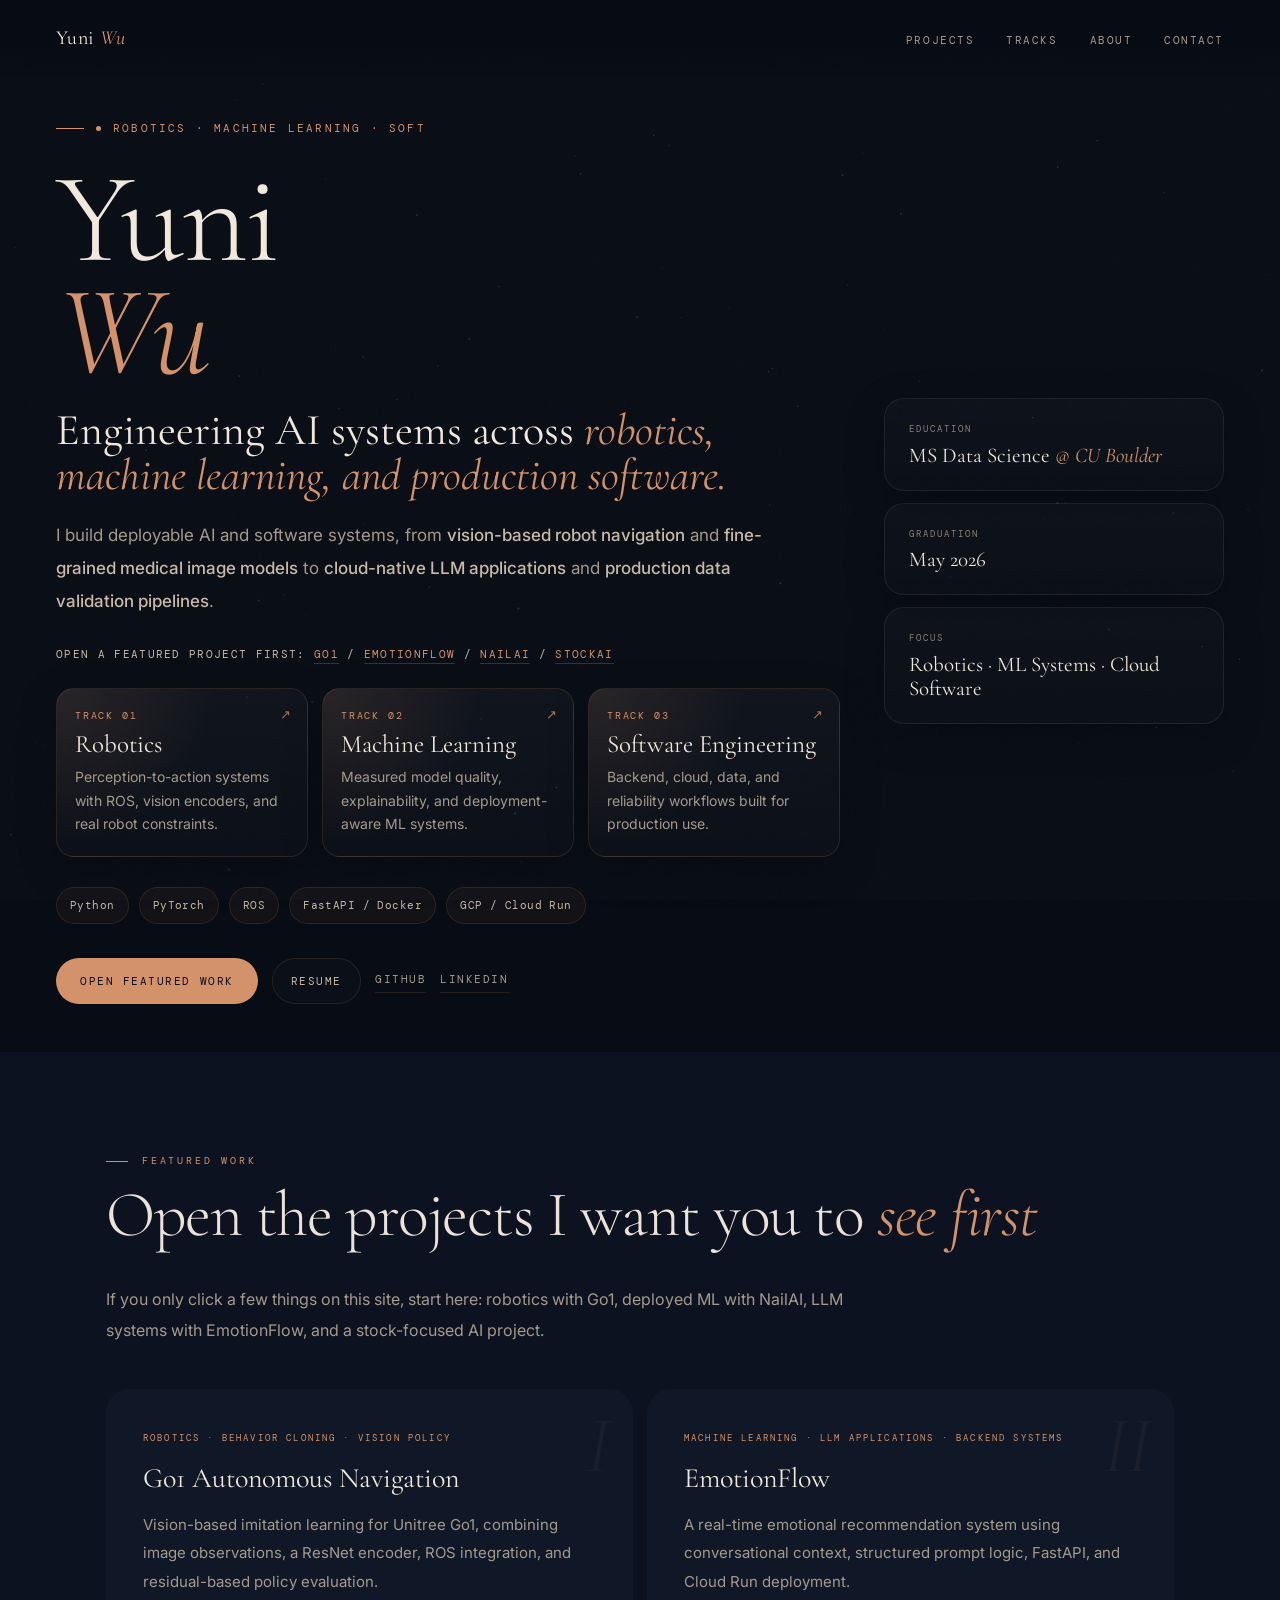
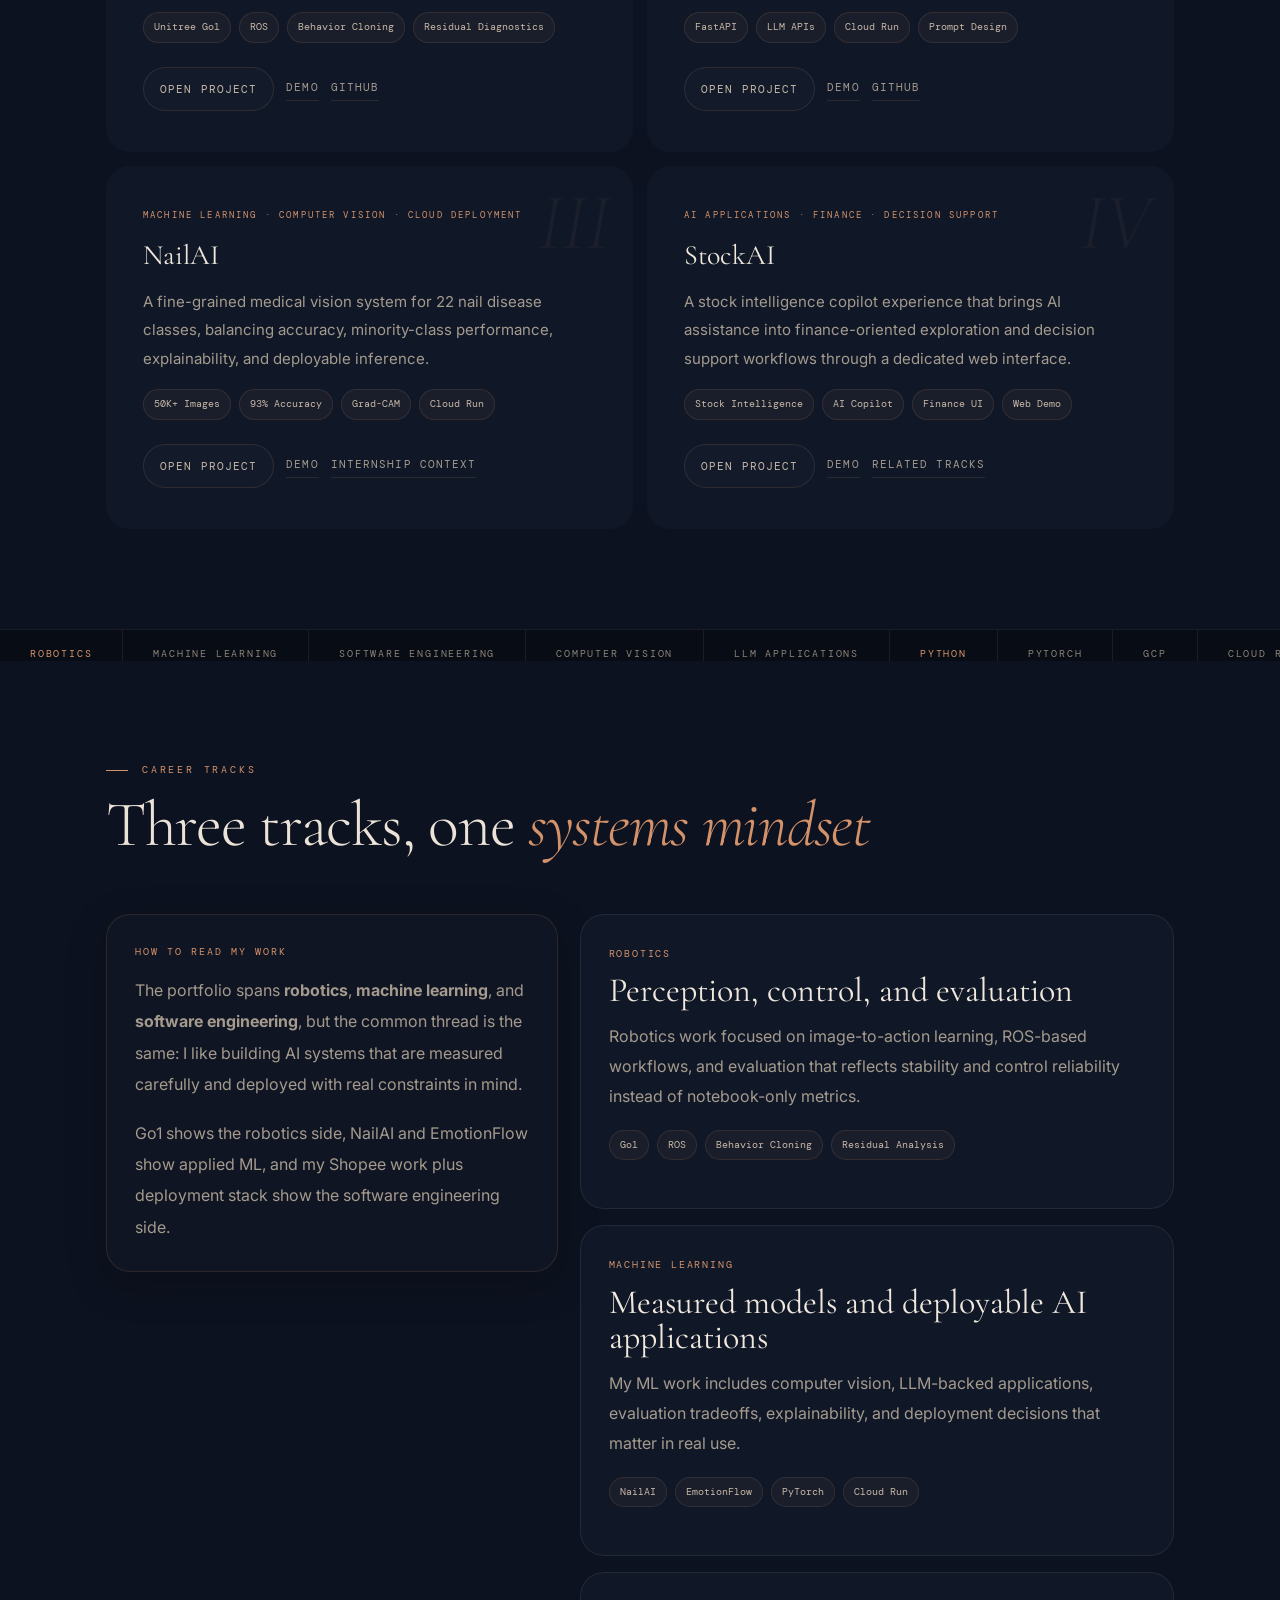
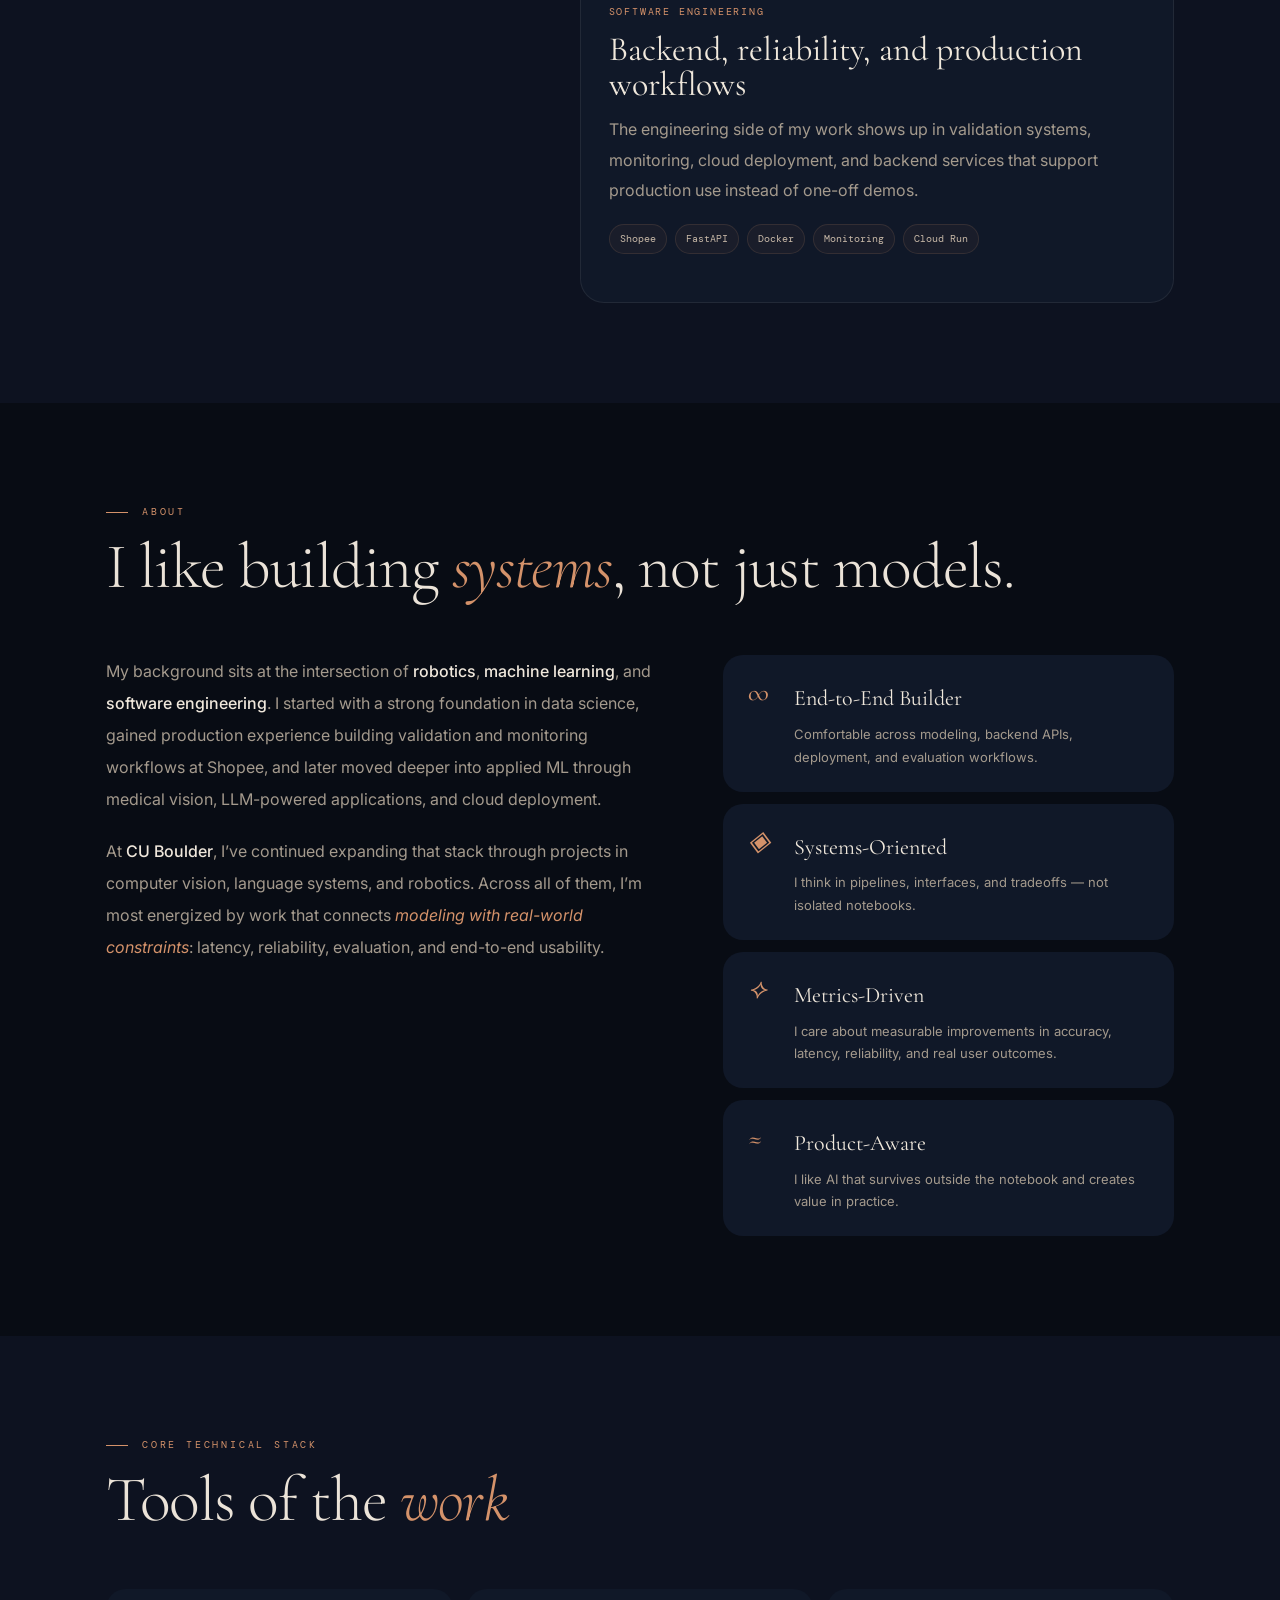
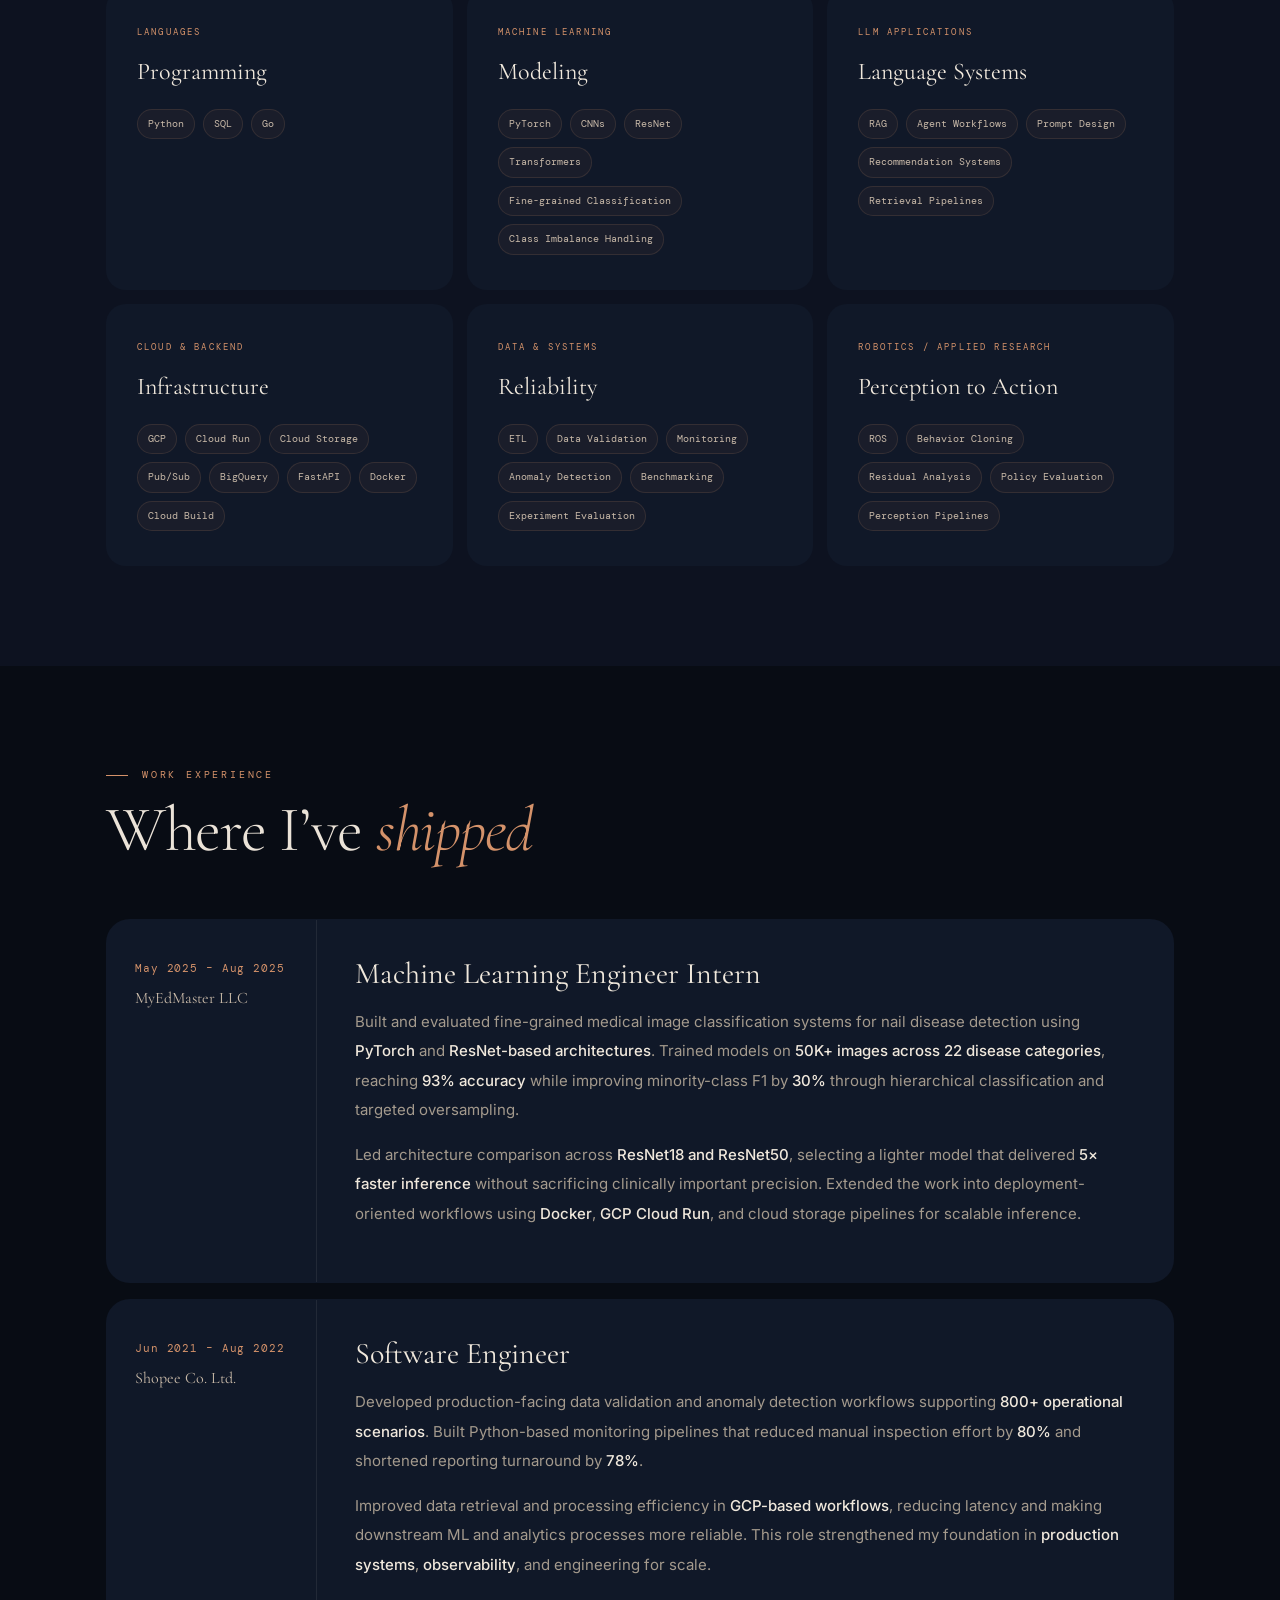
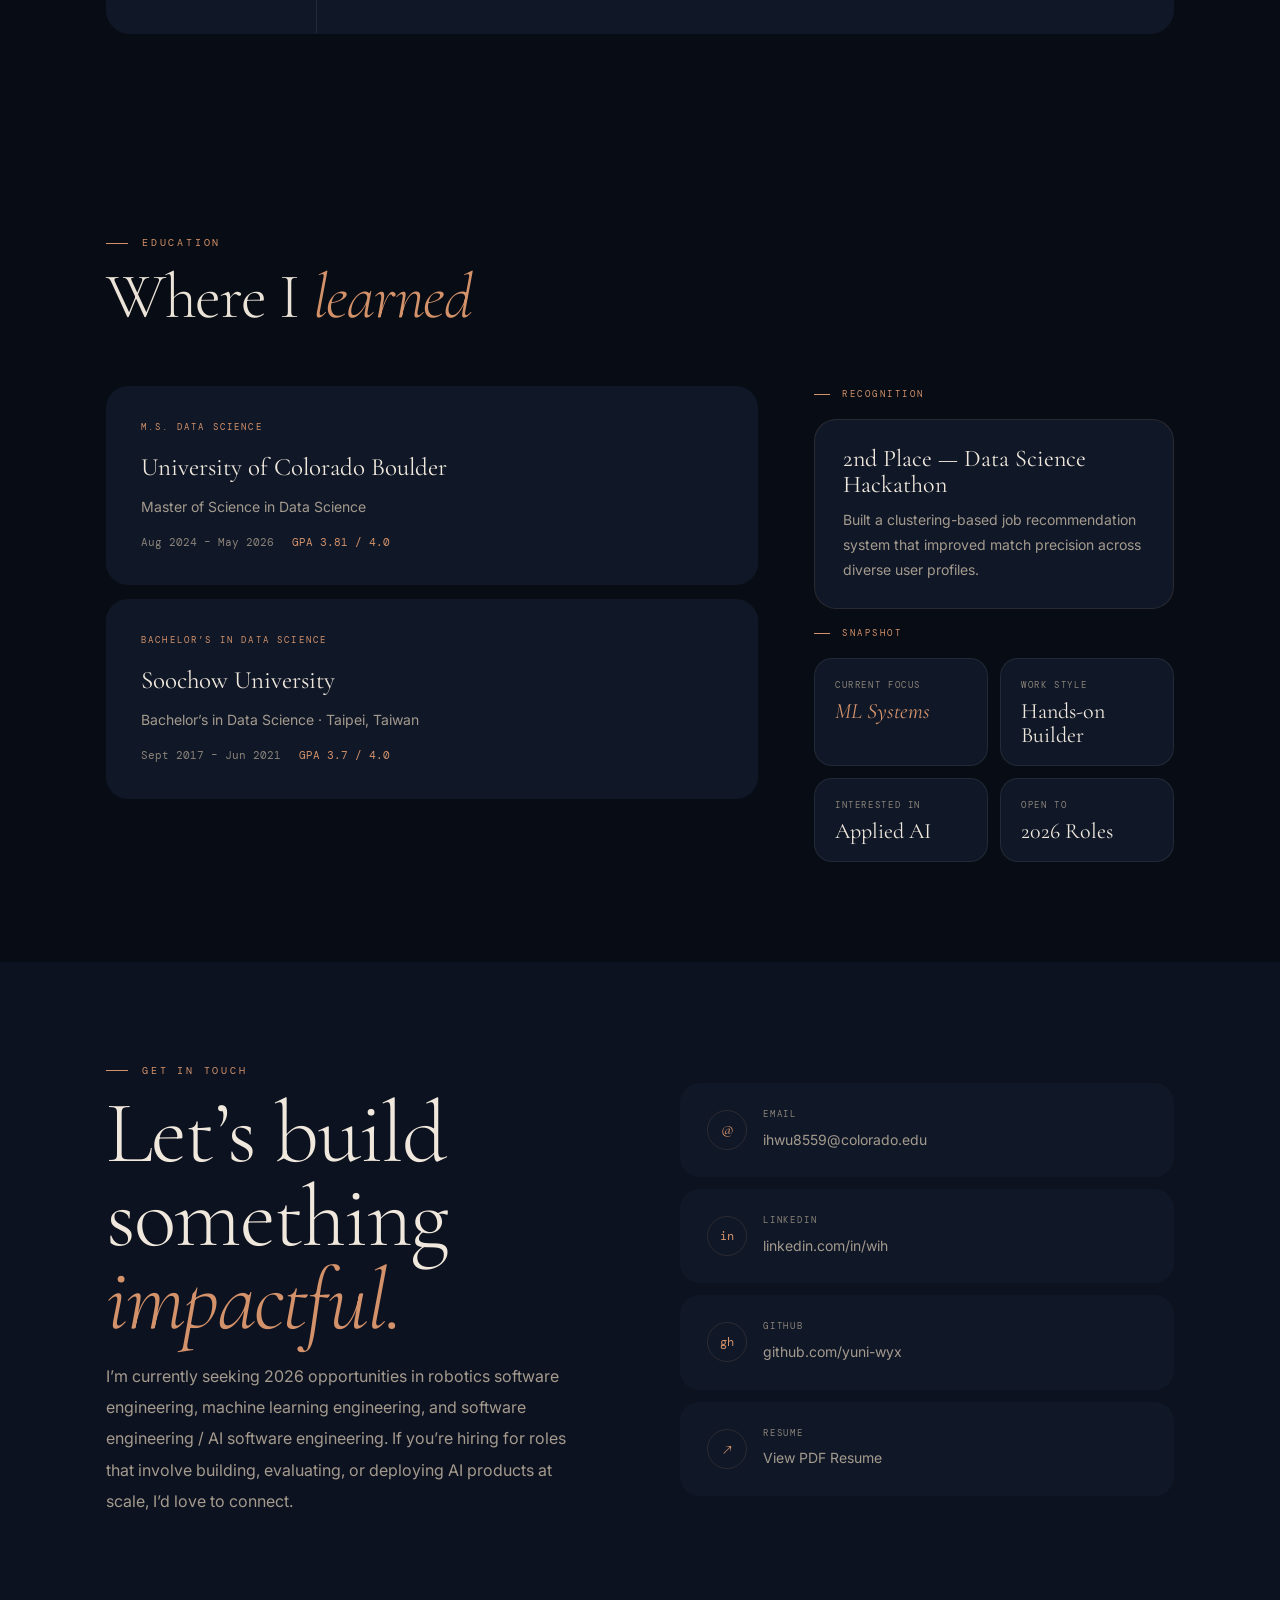
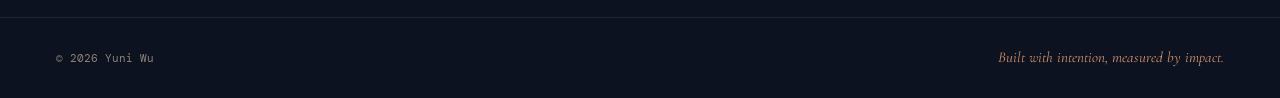
==== commit 4f996218: "Refine portfolio homepage layout" ====
--- a/index.html
+++ b/index.html
@@ -3,10 +3,10 @@
 <head>
   <meta charset="UTF-8" />
   <meta name="viewport" content="width=device-width, initial-scale=1.0" />
-  <title>Yuni Wu — ML Engineer | Data & AI Systems</title>
+  <title>Yuni Wu — Robotics | Machine Learning | Software Engineering</title>
   <meta
     name="description"
-    content="Yuni Wu is an ML Engineer building production-ready AI systems across computer vision, LLM applications, and cloud infrastructure."
+    content="Yuni Wu builds AI systems across robotics, machine learning, and production software engineering, from robot autonomy and medical vision to cloud-native backend systems."
   />
 
   <link rel="preconnect" href="https://fonts.googleapis.com" />
@@ -285,10 +285,10 @@
 
     /* HERO */
     #hero {
-      min-height: 100vh;
+      min-height: 82vh;
       display: flex;
       align-items: center;
-      padding: 128px 56px 90px;
+      padding: 118px 56px 48px;
       z-index: 10;
     }
 
@@ -401,6 +401,31 @@
       font-weight: 500;
     }
 
+    .hero-guide {
+      margin: -4px 0 24px;
+      color: var(--cream-dim);
+      font-family: var(--ff-mono);
+      font-size: 11px;
+      letter-spacing: 0.12em;
+      line-height: 1.8;
+      text-transform: uppercase;
+      opacity: 0;
+      animation: riseIn 0.8s 0.58s forwards;
+    }
+
+    .hero-guide a {
+      color: var(--rose);
+      text-decoration: none;
+      border-bottom: 1px solid rgba(212, 146, 106, 0.26);
+      padding-bottom: 2px;
+      transition: 0.25s ease;
+    }
+
+    .hero-guide a:hover {
+      color: var(--cream);
+      border-color: rgba(240, 232, 220, 0.3);
+    }
+
     .hero-pills {
       display: flex;
       flex-wrap: wrap;
@@ -521,6 +546,167 @@
     .hero-card-value em {
       color: var(--rose);
       font-style: italic;
+    }
+
+    .hero-track-row {
+      display: grid;
+      grid-template-columns: repeat(3, minmax(0, 1fr));
+      gap: 14px;
+      margin-bottom: 30px;
+      opacity: 0;
+      animation: riseIn 0.8s 0.7s forwards;
+    }
+
+    .hero-track-link {
+      position: relative;
+      text-decoration: none;
+      padding: 18px 18px 20px;
+      border: 1px solid var(--border);
+      border-radius: 18px;
+      background:
+        linear-gradient(180deg, rgba(255,255,255,0.03), rgba(255,255,255,0.01)),
+        radial-gradient(circle at top left, rgba(212, 146, 106, 0.12), transparent 52%);
+      box-shadow: var(--shadow);
+      transition: 0.28s ease;
+      overflow: hidden;
+    }
+
+    .hero-track-link:hover {
+      border-color: rgba(212, 146, 106, 0.34);
+      transform: translateY(-3px);
+      box-shadow: 0 18px 44px rgba(0, 0, 0, 0.28), 0 0 0 1px rgba(212, 146, 106, 0.08);
+    }
+
+    .hero-track-link::after {
+      content: "↗";
+      position: absolute;
+      right: 16px;
+      top: 14px;
+      color: rgba(212, 146, 106, 0.85);
+      font-family: var(--ff-mono);
+      font-size: 13px;
+      opacity: 0.9;
+    }
+
+    .hero-track-label {
+      display: block;
+      margin-bottom: 6px;
+      color: var(--rose);
+      font-family: var(--ff-mono);
+      font-size: 10px;
+      letter-spacing: 0.18em;
+      text-transform: uppercase;
+    }
+
+    .hero-track-name {
+      display: block;
+      color: var(--cream);
+      font-family: var(--ff-head);
+      font-size: 25px;
+      line-height: 1;
+    }
+
+    .hero-track-copy {
+      display: block;
+      margin-top: 8px;
+      color: var(--text-dim);
+      font-size: 14px;
+      line-height: 1.7;
+    }
+
+    /* CAREER TRACKS */
+    #career-tracks {
+      background: var(--bg2);
+      margin-top: -18px;
+      position: relative;
+      z-index: 20;
+    }
+
+    .track-grid {
+      display: grid;
+      grid-template-columns: repeat(3, minmax(0, 1fr));
+      gap: 16px;
+    }
+
+    .track-card {
+      position: relative;
+      display: flex;
+      flex-direction: column;
+      gap: 18px;
+      min-height: 320px;
+      padding: 32px 30px;
+      text-decoration: none;
+      background:
+        linear-gradient(180deg, rgba(255,255,255,0.025), rgba(255,255,255,0.01)),
+        radial-gradient(circle at top left, rgba(212, 146, 106, 0.14), transparent 48%);
+      border: 1px solid var(--border2);
+      border-radius: 26px;
+      box-shadow: var(--shadow);
+      transition: 0.3s ease;
+      overflow: hidden;
+    }
+
+    .track-card:hover {
+      transform: translateY(-4px);
+      border-color: rgba(212, 146, 106, 0.28);
+      background:
+        linear-gradient(180deg, rgba(255,255,255,0.03), rgba(255,255,255,0.012)),
+        radial-gradient(circle at top left, rgba(212, 146, 106, 0.18), transparent 52%);
+    }
+
+    .track-card::after {
+      content: "Open";
+      position: absolute;
+      right: 24px;
+      top: 26px;
+      color: rgba(212, 146, 106, 0.9);
+      font-family: var(--ff-mono);
+      font-size: 10px;
+      letter-spacing: 0.16em;
+      text-transform: uppercase;
+    }
+
+    .track-card-top {
+      display: grid;
+      gap: 12px;
+    }
+
+    .track-kicker {
+      color: var(--rose);
+      font-family: var(--ff-mono);
+      font-size: 10px;
+      letter-spacing: 0.18em;
+      text-transform: uppercase;
+    }
+
+    .track-title {
+      color: var(--cream);
+      font-family: var(--ff-head);
+      font-size: 38px;
+      line-height: 0.98;
+    }
+
+    .track-subtitle {
+      color: var(--text-dim);
+      font-size: 16px;
+      line-height: 1.9;
+    }
+
+    .track-tags {
+      display: flex;
+      flex-wrap: wrap;
+      gap: 8px;
+    }
+
+    .track-cta {
+      margin-top: auto;
+      color: var(--cream);
+      font-family: var(--ff-mono);
+      font-size: 11px;
+      letter-spacing: 0.12em;
+      text-transform: uppercase;
+      padding-top: 8px;
+      border-top: 1px solid var(--border2);
     }
 
     /* TICKER */
@@ -601,6 +787,131 @@
     .highlight-text strong {
       color: var(--cream);
       font-weight: 500;
+    }
+
+    .highlight-note {
+      margin-top: 20px;
+      color: var(--text-soft);
+      font-size: 15px;
+      line-height: 1.8;
+    }
+
+    /* TRACK SECTIONS */
+    .track-section {
+      background: var(--bg);
+      scroll-margin-top: 100px;
+    }
+
+    .track-section.alt {
+      background: var(--bg2);
+    }
+
+    .track-layout {
+      display: grid;
+      grid-template-columns: minmax(0, 0.95fr) minmax(0, 1.25fr);
+      gap: 22px;
+      align-items: start;
+    }
+
+    .track-intro {
+      position: sticky;
+      top: 108px;
+      padding: 28px;
+      background: rgba(255, 255, 255, 0.015);
+      border: 1px solid var(--border);
+      border-radius: 24px;
+      box-shadow: var(--shadow);
+    }
+
+    .track-intro-label {
+      margin-bottom: 14px;
+      color: var(--rose);
+      font-family: var(--ff-mono);
+      font-size: 10px;
+      letter-spacing: 0.2em;
+      text-transform: uppercase;
+    }
+
+    .track-intro p {
+      color: var(--text-dim);
+      font-size: 16px;
+      line-height: 1.95;
+      margin-bottom: 18px;
+    }
+
+    .track-intro p:last-child {
+      margin-bottom: 0;
+    }
+
+    .track-feature-stack {
+      display: grid;
+      gap: 16px;
+    }
+
+    .feature-card {
+      background: var(--bg3);
+      border: 1px solid var(--border2);
+      border-radius: 24px;
+      padding: 30px 28px;
+      transition: 0.28s ease;
+    }
+
+    .feature-card:hover {
+      border-color: var(--border);
+      background: rgba(212, 146, 106, 0.03);
+    }
+
+    .feature-meta {
+      margin-bottom: 10px;
+      color: var(--rose);
+      font-family: var(--ff-mono);
+      font-size: 10px;
+      letter-spacing: 0.18em;
+      text-transform: uppercase;
+    }
+
+    .feature-title {
+      margin-bottom: 12px;
+      color: var(--cream);
+      font-family: var(--ff-head);
+      font-size: 34px;
+      line-height: 1.04;
+    }
+
+    .feature-desc {
+      margin-bottom: 18px;
+      color: var(--text-dim);
+      font-size: 16px;
+      line-height: 1.9;
+    }
+
+    .feature-highlight-title {
+      margin-bottom: 10px;
+      color: var(--cream-dim);
+      font-family: var(--ff-mono);
+      font-size: 10px;
+      letter-spacing: 0.18em;
+      text-transform: uppercase;
+    }
+
+    .feature-highlights {
+      display: flex;
+      flex-wrap: wrap;
+      gap: 8px;
+      margin-bottom: 18px;
+    }
+
+    .feature-links {
+      display: flex;
+      flex-wrap: wrap;
+      gap: 14px;
+    }
+
+    .section-bridge {
+      margin-top: 18px;
+      color: var(--text-soft);
+      font-size: 15px;
+      line-height: 1.8;
     }
 
     /* ABOUT */
@@ -1624,6 +1935,7 @@
     @media (max-width: 1120px) {
       .hero-shell,
       .about-grid,
+      .track-layout,
       .edu-grid,
       .contact-wrap {
         grid-template-columns: 1fr;
@@ -1635,6 +1947,7 @@
         grid-template-columns: repeat(2, 1fr);
       }
 
+      .track-grid,
       .highlight-grid,
       .skills-grid,
       .projects-grid,
@@ -1642,6 +1955,10 @@
         grid-template-columns: 1fr 1fr;
       }
 
+      .track-intro {
+        position: static;
+      }
+
       .case-grid,
       .modal-grid {
         grid-template-columns: 1fr;
@@ -1670,7 +1987,7 @@
       }
 
       #hero {
-        padding: 108px 22px 60px;
+        padding: 104px 22px 34px;
         min-height: auto;
       }
 
@@ -1688,8 +2005,18 @@
         line-height: 1.9;
       }
 
+      .hero-guide {
+        font-size: 10px;
+        line-height: 1.75;
+      }
+
       .hero-cta {
         gap: 12px;
+      }
+
+      .hero-track-row,
+      .track-grid {
+        grid-template-columns: 1fr;
       }
 
       .hero-aside {
@@ -1729,6 +2056,20 @@
         font-size: 24px;
       }
 
+      .track-card,
+      .feature-card,
+      .track-intro {
+        padding: 26px 22px;
+      }
+
+      .feature-title {
+        font-size: 28px;
+      }
+
+      #career-tracks {
+        margin-top: -6px;
+      }
+
       .case-card {
         padding: 26px 22px;
       }
@@ -1778,6 +2119,8 @@
       }
 
       .about-copy p,
+      .track-intro p,
+      .feature-desc,
       .exp-copy p,
       .proj-desc,
       .case-block p,
@@ -1806,6 +2149,14 @@
         width: 100%;
       }
 
+      .hero-track-name {
+        font-size: 22px;
+      }
+
+      .hero-guide {
+        letter-spacing: 0.08em;
+      }
+
       .btn-rose,
       .btn-soft,
       .btn-ghost {
@@ -1854,12 +2205,9 @@
     <a href="#hero" class="nav-mark">Yuni <span>Wu</span></a>
 
     <ul class="nav-links">
+      <li><a href="#projects">Projects</a></li>
+      <li><a href="#career-tracks">Tracks</a></li>
       <li><a href="#about">About</a></li>
-      <li><a href="#skills">Skills</a></li>
-      <li><a href="#experience">Experience</a></li>
-      <li><a href="#projects">Projects</a></li>
-      <li><a href="#case-studies">Case Studies</a></li>
-      <li><a href="#education">Education</a></li>
       <li><a href="#contact">Contact</a></li>
     </ul>
 
@@ -1869,12 +2217,11 @@
   </nav>
 
   <div class="mobile-menu" id="mobileMenu">
+    <a href="#projects">Projects</a>
+    <a href="#career-tracks">Tracks</a>
     <a href="#about">About</a>
     <a href="#skills">Skills</a>
     <a href="#experience">Experience</a>
-    <a href="#projects">Projects</a>
-    <a href="#case-studies">Case Studies</a>
-    <a href="#education">Education</a>
     <a href="#contact">Contact</a>
   </div>
 
@@ -1891,26 +2238,51 @@
           <span class="family"><em>Wu</em></span>
         </h1>
 
-        <div class="hero-subtitle">Engineering AI from <em>model to production.</em></div>
+        <div class="hero-subtitle">Engineering AI systems across <em>robotics, machine learning, and production software.</em></div>
 
         <p class="hero-bio">
-          I build end-to-end AI systems across <strong>computer vision</strong>,
-          <strong>LLM applications</strong>, and <strong>cloud infrastructure</strong> —
-          from fine-grained medical image classifiers to real-time recommendation
-          engines and deployable ML services on GCP.
+          I build deployable AI and software systems, from <strong>vision-based robot navigation</strong>
+          and <strong>fine-grained medical image models</strong> to <strong>cloud-native LLM applications</strong>
+          and <strong>production data validation pipelines</strong>.
         </p>
 
+        <div class="hero-guide">
+          Open a featured project first:
+          <a href="https://yuni-wyx.github.io/go1-autonomous-navigation/" target="_blank" rel="noopener noreferrer">Go1</a> /
+          <a href="https://emotionflow-40672525442.us-central1.run.app/" target="_blank" rel="noopener noreferrer">EmotionFlow</a> /
+          <a href="https://nailai-backend-299381123286.us-central1.run.app/" target="_blank" rel="noopener noreferrer">NailAI</a> /
+          <a href="https://yuni-wyx.github.io/StockIntelligenceCopilot/" target="_blank" rel="noopener noreferrer">StockAI</a>
+        </div>
+
+        <div class="hero-track-row">
+          <a href="#career-tracks" class="hero-track-link">
+            <span class="hero-track-label">Track 01</span>
+            <span class="hero-track-name">Robotics</span>
+            <span class="hero-track-copy">Perception-to-action systems with ROS, vision encoders, and real robot constraints.</span>
+          </a>
+          <a href="#career-tracks" class="hero-track-link">
+            <span class="hero-track-label">Track 02</span>
+            <span class="hero-track-name">Machine Learning</span>
+            <span class="hero-track-copy">Measured model quality, explainability, and deployment-aware ML systems.</span>
+          </a>
+          <a href="#career-tracks" class="hero-track-link">
+            <span class="hero-track-label">Track 03</span>
+            <span class="hero-track-name">Software Engineering</span>
+            <span class="hero-track-copy">Backend, cloud, data, and reliability workflows built for production use.</span>
+          </a>
+        </div>
+
         <div class="hero-pills">
-          <span class="hero-pill">ML Engineer</span>
-          <span class="hero-pill">Computer Vision</span>
-          <span class="hero-pill">LLM Applications</span>
+          <span class="hero-pill">Python</span>
+          <span class="hero-pill">PyTorch</span>
+          <span class="hero-pill">ROS</span>
+          <span class="hero-pill">FastAPI / Docker</span>
           <span class="hero-pill">GCP / Cloud Run</span>
-          <span class="hero-pill">FastAPI / Docker</span>
         </div>
 
         <div class="hero-cta">
-          <a href="#projects" class="btn-rose">View Selected Work</a>
-          <a href="resume.pdf" class="btn-soft" target="_blank" rel="noopener noreferrer">Resume</a>
+          <a href="#projects" class="btn-rose">Open Featured Work</a>
+          <a href="./files/resume.pdf" class="btn-soft" target="_blank" rel="noopener noreferrer">Resume</a>
           <a href="https://github.com/yuni-wyx" class="btn-ghost" target="_blank" rel="noopener noreferrer">GitHub</a>
           <a href="https://www.linkedin.com/in/wih" class="btn-ghost" target="_blank" rel="noopener noreferrer">LinkedIn</a>
         </div>
@@ -1927,49 +2299,164 @@
         </div>
         <div class="hero-card">
           <div class="hero-card-label">Focus</div>
-          <div class="hero-card-value">ML Systems · Applied AI · Cloud Infrastructure</div>
+          <div class="hero-card-value">Robotics · ML Systems · Cloud Software</div>
         </div>
       </div>
     </div>
   </section>
 
+  <section id="projects">
+    <div class="wrap">
+      <div class="s-label reveal">Featured Work</div>
+      <h2 class="s-title reveal">Open the projects I want you to <em>see first</em></h2>
+      <p class="section-copy reveal">
+        If you only click a few things on this site, start here: robotics with Go1, deployed ML with NailAI, LLM systems with EmotionFlow, and a stock-focused AI project.
+      </p>
+
+      <div class="projects-grid reveal">
+        <article class="proj-card" data-num="I">
+          <div class="proj-cat">Robotics · Behavior Cloning · Vision Policy</div>
+          <div class="proj-title">Go1 Autonomous Navigation</div>
+          <div class="proj-desc">
+            Vision-based imitation learning for Unitree Go1, combining image observations, a ResNet encoder, ROS integration, and residual-based policy evaluation.
+          </div>
+          <div class="proj-highlights">
+            <span class="proj-tag">Unitree Go1</span>
+            <span class="proj-tag">ROS</span>
+            <span class="proj-tag">Behavior Cloning</span>
+            <span class="proj-tag">Residual Diagnostics</span>
+          </div>
+          <div class="proj-actions">
+            <button class="proj-modal-btn" data-modal="modal-go1">Open Project</button>
+            <a href="https://yuni-wyx.github.io/go1-autonomous-navigation/" class="proj-link" target="_blank" rel="noopener noreferrer">Demo</a>
+            <a href="https://github.com/yuni-wyx/go1-autonomous-navigation" class="proj-link" target="_blank" rel="noopener noreferrer">GitHub</a>
+          </div>
+        </article>
+
+        <article class="proj-card" data-num="II">
+          <div class="proj-cat">Machine Learning · LLM Applications · Backend Systems</div>
+          <div class="proj-title">EmotionFlow</div>
+          <div class="proj-desc">
+            A real-time emotional recommendation system using conversational context, structured prompt logic, FastAPI, and Cloud Run deployment.
+          </div>
+          <div class="proj-highlights">
+            <span class="proj-tag">FastAPI</span>
+            <span class="proj-tag">LLM APIs</span>
+            <span class="proj-tag">Cloud Run</span>
+            <span class="proj-tag">Prompt Design</span>
+          </div>
+          <div class="proj-actions">
+            <button class="proj-modal-btn" data-modal="modal-emotionflow">Open Project</button>
+            <a href="https://emotionflow-40672525442.us-central1.run.app/" class="proj-link" target="_blank" rel="noopener noreferrer">Demo</a>
+            <a href="https://github.com/yuni-wyx/EmotionFlow" class="proj-link" target="_blank" rel="noopener noreferrer">GitHub</a>
+          </div>
+        </article>
+
+        <article class="proj-card" data-num="III">
+          <div class="proj-cat">Machine Learning · Computer Vision · Cloud Deployment</div>
+          <div class="proj-title">NailAI</div>
+          <div class="proj-desc">
+            A fine-grained medical vision system for 22 nail disease classes, balancing accuracy, minority-class performance, explainability, and deployable inference.
+          </div>
+          <div class="proj-highlights">
+            <span class="proj-tag">50K+ Images</span>
+            <span class="proj-tag">93% Accuracy</span>
+            <span class="proj-tag">Grad-CAM</span>
+            <span class="proj-tag">Cloud Run</span>
+          </div>
+          <div class="proj-actions">
+            <button class="proj-modal-btn" data-modal="modal-nailai">Open Project</button>
+            <a href="https://nailai-backend-299381123286.us-central1.run.app/" class="proj-link" target="_blank" rel="noopener noreferrer">Demo</a>
+            <a href="#experience" class="proj-link">Internship Context</a>
+          </div>
+        </article>
+
+        <article class="proj-card" data-num="IV">
+          <div class="proj-cat">AI Applications · Finance · Decision Support</div>
+          <div class="proj-title">StockAI</div>
+          <div class="proj-desc">
+            A stock intelligence copilot experience that brings AI assistance into finance-oriented exploration and decision support workflows through a dedicated web interface.
+          </div>
+          <div class="proj-highlights">
+            <span class="proj-tag">Stock Intelligence</span>
+            <span class="proj-tag">AI Copilot</span>
+            <span class="proj-tag">Finance UI</span>
+            <span class="proj-tag">Web Demo</span>
+          </div>
+          <div class="proj-actions">
+            <button class="proj-modal-btn" data-modal="modal-stockai">Open Project</button>
+            <a href="https://yuni-wyx.github.io/StockIntelligenceCopilot/" class="proj-link" target="_blank" rel="noopener noreferrer">Demo</a>
+            <a href="#career-tracks" class="proj-link">Related Tracks</a>
+          </div>
+        </article>
+      </div>
+    </div>
+  </section>
+
   <div class="ticker-wrap">
     <div class="ticker" id="ticker"></div>
   </div>
 
-  <section id="highlights">
+  <!-- CAREER TRACKS -->
+  <section id="career-tracks" class="track-section alt">
     <div class="wrap">
-      <div class="s-label reveal">Selected Highlights</div>
-      <h2 class="s-title reveal">Proof points that <em>matter</em></h2>
-
-      <div class="highlight-grid reveal">
-        <div class="highlight-card">
-          <div class="highlight-num">50K+</div>
-          <div class="highlight-text">
-            Trained fine-grained medical image models on
-            <strong>50K+ images across 22 disease classes</strong>.
-          </div>
-        </div>
-        <div class="highlight-card">
-          <div class="highlight-num">93%</div>
-          <div class="highlight-text">
-            Reached <strong>93% accuracy</strong> in medical image classification
-            with strong minority-class performance.
-          </div>
-        </div>
-        <div class="highlight-card">
-          <div class="highlight-num">30%</div>
-          <div class="highlight-text">
-            Improved <strong>minority-class F1 by 30%</strong> through hierarchical
-            classification and targeted oversampling.
-          </div>
-        </div>
-        <div class="highlight-card">
-          <div class="highlight-num">800+</div>
-          <div class="highlight-text">
-            Built validation and anomaly detection workflows supporting
-            <strong>800+ production scenarios</strong> at Shopee.
-          </div>
+      <div class="s-label reveal">Career Tracks</div>
+      <h2 class="s-title reveal">Three tracks, one <em>systems mindset</em></h2>
+
+      <div class="track-layout">
+        <div class="track-intro reveal">
+          <div class="track-intro-label">How To Read My Work</div>
+          <p>
+            The portfolio spans <strong>robotics</strong>, <strong>machine learning</strong>, and <strong>software engineering</strong>, but the common thread is the same:
+            I like building AI systems that are measured carefully and deployed with real constraints in mind.
+          </p>
+          <p class="section-bridge">
+            Go1 shows the robotics side, NailAI and EmotionFlow show applied ML, and my Shopee work plus deployment stack show the software engineering side.
+          </p>
+        </div>
+
+        <div class="track-feature-stack">
+          <article class="feature-card reveal">
+            <div class="feature-meta">Robotics</div>
+            <div class="feature-title">Perception, control, and evaluation</div>
+            <p class="feature-desc">
+              Robotics work focused on image-to-action learning, ROS-based workflows, and evaluation that reflects stability and control reliability instead of notebook-only metrics.
+            </p>
+            <div class="feature-highlights">
+              <span class="proj-tag">Go1</span>
+              <span class="proj-tag">ROS</span>
+              <span class="proj-tag">Behavior Cloning</span>
+              <span class="proj-tag">Residual Analysis</span>
+            </div>
+          </article>
+
+          <article class="feature-card reveal">
+            <div class="feature-meta">Machine Learning</div>
+            <div class="feature-title">Measured models and deployable AI applications</div>
+            <p class="feature-desc">
+              My ML work includes computer vision, LLM-backed applications, evaluation tradeoffs, explainability, and deployment decisions that matter in real use.
+            </p>
+            <div class="feature-highlights">
+              <span class="proj-tag">NailAI</span>
+              <span class="proj-tag">EmotionFlow</span>
+              <span class="proj-tag">PyTorch</span>
+              <span class="proj-tag">Cloud Run</span>
+            </div>
+          </article>
+          <article class="feature-card reveal">
+            <div class="feature-meta">Software Engineering</div>
+            <div class="feature-title">Backend, reliability, and production workflows</div>
+            <p class="feature-desc">
+              The engineering side of my work shows up in validation systems, monitoring, cloud deployment, and backend services that support production use instead of one-off demos.
+            </p>
+            <div class="feature-highlights">
+              <span class="proj-tag">Shopee</span>
+              <span class="proj-tag">FastAPI</span>
+              <span class="proj-tag">Docker</span>
+              <span class="proj-tag">Monitoring</span>
+              <span class="proj-tag">Cloud Run</span>
+            </div>
+          </article>
         </div>
       </div>
     </div>
@@ -1983,8 +2470,8 @@
       <div class="about-grid">
         <div class="about-copy reveal">
           <p>
-            My background sits at the intersection of <strong>machine learning</strong>,
-            <strong>software engineering</strong>, and <strong>data systems</strong>.
+            My background sits at the intersection of <strong>robotics</strong>,
+            <strong>machine learning</strong>, and <strong>software engineering</strong>.
             I started with a strong foundation in data science, gained production
             experience building validation and monitoring workflows at Shopee,
             and later moved deeper into applied ML through medical vision,
@@ -1996,11 +2483,6 @@
             Across all of them, I’m most energized by work that connects
             <em>modeling with real-world constraints</em>:
             latency, reliability, evaluation, and end-to-end usability.
-          </p>
-          <p>
-            I’m especially interested in roles where I can help design, build,
-            and ship AI systems that are both <strong>technically rigorous</strong>
-            and <strong>practically useful</strong>.
           </p>
         </div>
 
@@ -2193,377 +2675,6 @@
     </div>
   </section>
 
-  <section id="projects">
-    <div class="wrap">
-      <div class="s-label reveal">Selected Projects</div>
-      <h2 class="s-title reveal">Things I’ve <em>built</em></h2>
-      <p class="section-copy reveal">
-        These are the projects that best represent how I think: define the right problem,
-        make measurable technical decisions, and build for deployment constraints instead
-        of just getting a model to run once.
-      </p>
-
-      <div class="projects-grid reveal">
-        <article class="proj-card" data-num="I">
-          <div class="proj-cat">Computer Vision · Cloud Deployment</div>
-          <div class="proj-title">NailAI — Fine-Grained Medical Vision System</div>
-          <div class="proj-desc">
-            Built a fine-grained nail disease classification system covering 22 categories
-            using ResNet-based models, Grad-CAM visualization, and cloud-native inference
-            workflows with a strong focus on both predictive performance and deployment readiness.
-          </div>
-          <div class="proj-highlights">
-            <span class="proj-tag">50K+ Images</span>
-            <span class="proj-tag">93% Accuracy</span>
-            <span class="proj-tag">Grad-CAM</span>
-            <span class="proj-tag">Cloud Run</span>
-            <span class="proj-tag">Docker</span>
-          </div>
-          <div class="proj-actions">
-            <button class="proj-modal-btn" data-modal="modal-nailai">View Details</button>
-            <a href="https://nailai-backend-299381123286.us-central1.run.app/" class="proj-link">DEMO</a>
-            <a href="#case-studies" class="proj-link">Case Study</a>
-          </div>
-        </article>
-
-        <article class="proj-card" data-num="II">
-          <div class="proj-cat">LLM Applications · Backend Systems</div>
-          <div class="proj-title">EmotionFlow — LLM-Powered Recommendation Engine</div>
-          <div class="proj-desc">
-            Built a real-time emotional recommendation system using conversational context,
-            prompt logic, and a cloud-hosted backend pipeline for personalized music suggestions.
-          </div>
-          <div class="proj-highlights">
-            <span class="proj-tag">FastAPI</span>
-            <span class="proj-tag">Cloud Run</span>
-            <span class="proj-tag">Context-Aware Dialogue</span>
-            <span class="proj-tag">LLM APIs</span>
-          </div>
-          <div class="proj-actions">
-            <button class="proj-modal-btn" data-modal="modal-emotionflow">View Details</button>
-            <a href="https://emotionflow-40672525442.us-central1.run.app/" class="proj-link">DEMO</a>
-            <a href="#case-studies" class="proj-link">Case Study</a>
-          </div>
-        </article>
-
-        <article class="proj-card" data-num="III">
-          <div class="proj-cat">Robotics · Behavior Cloning</div>
-          <div class="proj-title">Vision-Based Imitation Learning for Go1 Navigation</div>
-          <div class="proj-desc">
-            Developed a vision-based behavior cloning pipeline for quadruped navigation
-            using a ResNet encoder, action prediction, and residual-based diagnostics
-            across control dimensions.
-          </div>
-          <div class="proj-highlights">
-            <span class="proj-tag">PyTorch</span>
-            <span class="proj-tag">ResNet</span>
-            <span class="proj-tag">ROS</span>
-            <span class="proj-tag">Residual Diagnostics</span>
-          </div>
-          <div class="proj-actions">
-            <button class="proj-modal-btn" data-modal="modal-go1">View Details</button>
-            <a href="https://yuni-wyx.github.io/go1-autonomous-navigation" class="proj-link">DEMO</a>
-            <a href="https://github.com/yuni-wyx/go1-autonomous-navigation" class="proj-link">GITHUB</a>
-            <a href="#case-studies" class="proj-link">Case Study</a>
-          </div>
-        </article>
-      </div>
-    </div>
-  </section>
-
-  <section id="case-studies">
-    <div class="wrap">
-      <div class="s-label reveal">Case Studies</div>
-      <h2 class="s-title reveal">How I turn ideas into <em>working systems</em></h2>
-      <p class="section-copy reveal">
-        These deeper write-ups are meant to show not just what I built, but how I made decisions:
-        what the constraints were, what tradeoffs mattered, and what changed because of those decisions.
-      </p>
-
-      <div class="case-stack">
-        <article class="case-card reveal">
-          <div class="case-head">
-            <div>
-              <div class="case-meta">Featured Case Study · Computer Vision · Applied ML</div>
-              <div class="case-title">NailAI — Fine-Grained Medical Vision System</div>
-              <p class="case-summary">
-                A fine-grained nail disease classification system designed to balance predictive
-                accuracy, minority-class sensitivity, explainability, and deployable inference.
-              </p>
-            </div>
-
-            <div class="case-results">
-              <div class="case-stat">
-                <div class="case-stat-num">93%</div>
-                <div class="case-stat-label">Accuracy</div>
-              </div>
-              <div class="case-stat">
-                <div class="case-stat-num">30%</div>
-                <div class="case-stat-label">Minority F1 Lift</div>
-              </div>
-              <div class="case-stat">
-                <div class="case-stat-num">5×</div>
-                <div class="case-stat-label">Faster Inference</div>
-              </div>
-            </div>
-          </div>
-
-          <div class="case-grid">
-            <div class="case-block">
-              <div class="case-block-title">Context</div>
-              <p>
-                Nail disease classification is difficult because classes are visually similar,
-                long-tail categories matter clinically, and model quality cannot be judged by
-                accuracy alone. The goal was to build a model that performed well while staying
-                practical enough to deploy.
-              </p>
-            </div>
-
-            <div class="case-block">
-              <div class="case-block-title">Challenge</div>
-              <p>
-                The hardest part was balancing three things at once: fine-grained multi-class
-                discrimination, minority-class sensitivity, and inference efficiency suitable
-                for real-world serving.
-              </p>
-            </div>
-
-            <div class="case-block">
-              <div class="case-block-title">Approach</div>
-              <ul>
-                <li>Compared ResNet18 and ResNet50 under accuracy and latency tradeoffs.</li>
-                <li>Used targeted oversampling and hierarchical classification to improve long-tail behavior.</li>
-                <li>Added Grad-CAM visualization to support explainability and error analysis.</li>
-                <li>Containerized inference for cloud deployment with Docker and Cloud Run.</li>
-              </ul>
-            </div>
-
-            <div class="case-block">
-              <div class="case-block-title">Why the decisions mattered</div>
-              <ul>
-                <li>ResNet18 was selected because it preserved performance while dramatically reducing inference time.</li>
-                <li>Hierarchical structure improved clinically important class distinctions beyond flat classification alone.</li>
-                <li>Explainability was useful both for debugging and for communicating model behavior more responsibly.</li>
-              </ul>
-            </div>
-          </div>
-
-          <div class="arch-box">
-            <div class="arch-step">
-              <div class="arch-step-title">Data</div>
-              <div class="arch-step-copy">Fine-grained labeled nail images across 22 categories</div>
-            </div>
-            <div class="arch-step">
-              <div class="arch-step-title">Training</div>
-              <div class="arch-step-copy">ResNet experiments, class balancing, hierarchical setup</div>
-            </div>
-            <div class="arch-step">
-              <div class="arch-step-title">Evaluation</div>
-              <div class="arch-step-copy">Accuracy, F1, minority-class behavior, error analysis</div>
-            </div>
-            <div class="arch-step">
-              <div class="arch-step-title">Explainability</div>
-              <div class="arch-step-copy">Grad-CAM for interpretation and debugging</div>
-            </div>
-            <div class="arch-step">
-              <div class="arch-step-title">Deployment</div>
-              <div class="arch-step-copy">Dockerized inference service on GCP Cloud Run</div>
-            </div>
-          </div>
-        </article>
-
-        <article class="case-card reveal">
-          <div class="case-head">
-            <div>
-              <div class="case-meta">Featured Case Study · LLM Applications · Backend Systems</div>
-              <div class="case-title">EmotionFlow — LLM-Powered Recommendation Engine</div>
-              <p class="case-summary">
-                A conversational recommendation system that turns emotional context into personalized
-                music suggestions through a real-time backend pipeline.
-              </p>
-            </div>
-
-            <div class="case-results">
-              <div class="case-stat">
-                <div class="case-stat-num">Real-Time</div>
-                <div class="case-stat-label">Response Flow</div>
-              </div>
-              <div class="case-stat">
-                <div class="case-stat-num">Multi-Step</div>
-                <div class="case-stat-label">Reasoning Pipeline</div>
-              </div>
-              <div class="case-stat">
-                <div class="case-stat-num">Cloud</div>
-                <div class="case-stat-label">Deployment Ready</div>
-              </div>
-            </div>
-          </div>
-
-          <div class="case-grid">
-            <div class="case-block">
-              <div class="case-block-title">Context</div>
-              <p>
-                Most recommendation systems optimize around behavior history. EmotionFlow focused
-                instead on live conversational signals, mood cues, and contextual interpretation.
-              </p>
-            </div>
-
-            <div class="case-block">
-              <div class="case-block-title">Challenge</div>
-              <p>
-                The main challenge was building a system that could feel responsive and coherent
-                in real time while still keeping the orchestration logic understandable and testable.
-              </p>
-            </div>
-
-            <div class="case-block">
-              <div class="case-block-title">Approach</div>
-              <ul>
-                <li>Designed a backend flow that extracts emotional cues from conversation.</li>
-                <li>Structured prompts to keep outputs useful, relevant, and less generic.</li>
-                <li>Wrapped the recommendation logic inside a FastAPI service for deployment.</li>
-                <li>Organized the system for cloud hosting on GCP Cloud Run.</li>
-              </ul>
-            </div>
-
-            <div class="case-block">
-              <div class="case-block-title">Takeaway</div>
-              <ul>
-                <li>This project strengthened my understanding of LLM application design beyond prompting alone.</li>
-                <li>It also reinforced how important backend structure and evaluation loops are in user-facing AI systems.</li>
-                <li>The result was a more complete applied AI product, not just a demo script.</li>
-              </ul>
-            </div>
-          </div>
-        </article>
-
-        <article class="case-card reveal">
-          <div class="case-head">
-            <div>
-              <div class="case-meta">Featured Case Study · Robotics · Behavior Cloning</div>
-              <div class="case-title">Go1 Autonomous Navigation — Vision-Based Imitation Learning</div>
-              <p class="case-summary">
-                A vision-based imitation learning system for quadruped navigation, designed to map image observations
-                to control actions while staying measurable through residual diagnostics and trajectory-level evaluation.
-              </p>
-            </div>
-
-            <div class="case-results">
-              <div class="case-stat">
-                <div class="case-stat-num">BC</div>
-                <div class="case-stat-label">Behavior Cloning</div>
-              </div>
-              <div class="case-stat">
-                <div class="case-stat-num">ROS</div>
-                <div class="case-stat-label">Robot Stack</div>
-              </div>
-              <div class="case-stat">
-                <div class="case-stat-num">Vision</div>
-                <div class="case-stat-label">Image-Based Policy</div>
-              </div>
-            </div>
-          </div>
-
-          <div class="case-grid">
-            <div class="case-block">
-              <div class="case-block-title">Context</div>
-              <p>
-                This project explored how a quadruped robot could learn navigation behavior directly from visual input.
-                Instead of hand-coding control logic, the goal was to train a policy that predicts motion commands from images.
-              </p>
-            </div>
-
-            <div class="case-block">
-              <div class="case-block-title">Challenge</div>
-              <p>
-                The main challenge was not just training a model, but understanding whether the predicted actions were stable,
-                interpretable, and useful across trajectories. In robotics, small errors can compound quickly, so evaluation needed
-                to go beyond a single aggregate metric.
-              </p>
-            </div>
-
-            <div class="case-block">
-              <div class="case-block-title">Approach</div>
-              <ul>
-                <li>Used a ResNet-based encoder to process image observations.</li>
-                <li>Trained a behavior cloning policy to predict robot control commands.</li>
-                <li>Evaluated action quality with velocity-wise residual analysis.</li>
-                <li>Analyzed prediction behavior at both sample level and trajectory level.</li>
-              </ul>
-            </div>
-
-            <div class="case-block">
-              <div class="case-block-title">Why the decisions mattered</div>
-              <ul>
-                <li>Image-based encoding kept the perception-to-action pipeline compact and practical.</li>
-                <li>Residual diagnostics made it easier to identify where the policy drifted or underperformed.</li>
-                <li>Trajectory-level analysis gave a more robotics-relevant view than aggregate loss alone.</li>
-              </ul>
-            </div>
-          </div>
-
-          <div class="arch-box">
-            <div class="arch-step">
-              <div class="arch-step-title">Data</div>
-              <div class="arch-step-copy">Collected image-action pairs from robot operation</div>
-            </div>
-            <div class="arch-step">
-              <div class="arch-step-title">Encoder</div>
-              <div class="arch-step-copy">ResNet-based visual feature extraction</div>
-            </div>
-            <div class="arch-step">
-              <div class="arch-step-title">Policy</div>
-              <div class="arch-step-copy">Behavior cloning model predicts control commands</div>
-            </div>
-            <div class="arch-step">
-              <div class="arch-step-title">Evaluation</div>
-              <div class="arch-step-copy">Residual diagnostics and action-dimension analysis</div>
-            </div>
-            <div class="arch-step">
-              <div class="arch-step-title">Deployment</div>
-              <div class="arch-step-copy">ROS-based integration for quadruped navigation workflow</div>
-            </div>
-          </div>
-        </article>
-      </div>
-    </div>
-  </section>
-
-  <section id="process">
-    <div class="wrap">
-      <div class="s-label reveal">How I Work</div>
-      <h2 class="s-title reveal">A practical approach to <em>building AI</em></h2>
-
-      <div class="process-grid reveal">
-        <div class="process-card">
-          <div class="process-num">01</div>
-          <div class="process-title">Define the right problem</div>
-          <div class="process-desc">
-            I start by clarifying the real objective, constraints, tradeoffs,
-            and success metrics before choosing models or tools.
-          </div>
-        </div>
-
-        <div class="process-card">
-          <div class="process-num">02</div>
-          <div class="process-title">Build for measurement</div>
-          <div class="process-desc">
-            I care about evaluation, error analysis, reproducibility, and benchmark-driven
-            decisions — not just getting outputs that look good once.
-          </div>
-        </div>
-
-        <div class="process-card">
-          <div class="process-num">03</div>
-          <div class="process-title">Ship with constraints in mind</div>
-          <div class="process-desc">
-            Latency, reliability, deployment, and usability matter. I like systems that
-            can survive outside a notebook and support real users.
-          </div>
-        </div>
-      </div>
-    </div>
-  </section>
 
   <section id="education">
     <div class="wrap">
@@ -2634,9 +2745,9 @@
           <div class="s-label">Get In Touch</div>
           <h2 class="contact-title">Let’s build something <em>impactful.</em></h2>
           <p class="contact-sub">
-            I’m currently seeking 2026 opportunities in ML engineering, applied AI,
-            and data systems. If you’re hiring for roles that involve building,
-            evaluating, or deploying AI products at scale, I’d love to connect.
+            I’m currently seeking 2026 opportunities in robotics software engineering,
+            machine learning engineering, and software engineering / AI software engineering.
+            If you’re hiring for roles that involve building, evaluating, or deploying AI products at scale, I’d love to connect.
           </p>
         </div>
 
@@ -2688,7 +2799,7 @@
     <div class="modal-panel">
       <div class="modal-top">
         <div>
-          <div class="modal-meta">Computer Vision · Applied ML · Cloud Deployment</div>
+          <div class="modal-meta">Track: Machine Learning · Computer Vision · Cloud Deployment</div>
           <h3 class="modal-title" id="modal-nailai-title">NailAI — Fine-Grained Medical Vision System</h3>
           <p class="modal-summary">
             A fine-grained medical image classification system built to balance predictive quality,
@@ -2752,7 +2863,7 @@
         </div>
 
         <div class="modal-block full">
-          <div class="modal-block-title">Tech Stack</div>
+          <div class="modal-block-title">Stack</div>
           <div class="modal-tech">
             <span>Python</span>
             <span>PyTorch</span>
@@ -2768,8 +2879,9 @@
         <div class="modal-block full">
           <div class="modal-block-title">Links</div>
           <div class="modal-links">
-            <a href="https://nailai-backend-299381123286.us-central1.run.app/">Demo</a>
-            <a href="#case-studies">Case Study Section</a>
+            <a href="https://nailai-backend-299381123286.us-central1.run.app/" target="_blank" rel="noopener noreferrer">Demo</a>
+            <a href="#projects">Featured Work</a>
+            <a href="#career-tracks">Career Tracks</a>
           </div>
         </div>
       </div>
@@ -2781,7 +2893,7 @@
     <div class="modal-panel">
       <div class="modal-top">
         <div>
-          <div class="modal-meta">LLM Applications · Backend Systems · Recommendation</div>
+          <div class="modal-meta">Track: Machine Learning · LLM Applications · Backend Systems</div>
           <h3 class="modal-title" id="modal-emotionflow-title">EmotionFlow — LLM-Powered Recommendation Engine</h3>
           <p class="modal-summary">
             A real-time emotional recommendation system that converts conversational context
@@ -2842,7 +2954,7 @@
         </div>
 
         <div class="modal-block full">
-          <div class="modal-block-title">Tech Stack</div>
+          <div class="modal-block-title">Stack</div>
           <div class="modal-tech">
             <span>Python</span>
             <span>FastAPI</span>
@@ -2856,9 +2968,10 @@
         <div class="modal-block full">
           <div class="modal-block-title">Links</div>
           <div class="modal-links">
-            <a href="https://github.com/yuni-wyx/EmotionFlow">GitHub</a>
-            <a href="https://emotionflow-40672525442.us-central1.run.app/">Demo</a>
-            <a href="#case-studies">Case Study Section</a>
+            <a href="https://github.com/yuni-wyx/EmotionFlow" target="_blank" rel="noopener noreferrer">GitHub</a>
+            <a href="https://emotionflow-40672525442.us-central1.run.app/" target="_blank" rel="noopener noreferrer">Demo</a>
+            <a href="#projects">Featured Work</a>
+            <a href="#career-tracks">Career Tracks</a>
           </div>
         </div>
       </div>
@@ -2870,11 +2983,11 @@
     <div class="modal-panel">
       <div class="modal-top">
         <div>
-          <div class="modal-meta">Robotics · Behavior Cloning · Vision Policy</div>
+          <div class="modal-meta">Track: Robotics · Behavior Cloning · Vision Policy</div>
           <h3 class="modal-title" id="modal-go1-title">Vision-Based Imitation Learning for Go1 Navigation</h3>
           <p class="modal-summary">
-            A vision-based behavior cloning pipeline for quadruped navigation, centered on
-            action prediction and residual-driven evaluation.
+            A vision-based behavior cloning pipeline for quadruped navigation, centered on action prediction,
+            ROS integration, and residual-driven evaluation under real robot constraints.
           </p>
         </div>
         <button class="modal-close" aria-label="Close modal" data-close>&times;</button>
@@ -2907,8 +3020,9 @@
         <div class="modal-block">
           <div class="modal-block-title">What I Built</div>
           <p>
-            I trained a ResNet-based behavior cloning model for action prediction and evaluated the
-            policy through velocity-wise residual analysis and trajectory-level metrics.
+            I trained a ResNet-based encoder and behavior cloning model that maps image observations to
+            robot control commands, then evaluated the policy through velocity-wise residual analysis and
+            trajectory-level metrics inside a ROS-based workflow.
           </p>
         </div>
 
@@ -2917,7 +3031,8 @@
           <ul>
             <li>Used image-based encoding to keep the perception-policy path compact.</li>
             <li>Treated residual diagnostics as a first-class evaluation tool.</li>
-            <li>Focused on action-dimension behavior instead of relying only on aggregate scores.</li>
+            <li>Focused on action-dimension behavior and trajectory quality instead of relying only on aggregate scores.</li>
+            <li>Kept real-world constraints like latency, stability, and control reliability in view.</li>
           </ul>
         </div>
 
@@ -2926,12 +3041,12 @@
           <ul>
             <li>Produced an end-to-end imitation learning pipeline for robotic navigation.</li>
             <li>Created an evaluation approach that made policy behavior easier to interpret.</li>
-            <li>Strengthened my robotics and perception-to-action systems experience.</li>
+            <li>Strengthened my robotics and perception-to-action systems experience for deployable autonomy work.</li>
           </ul>
         </div>
 
         <div class="modal-block full">
-          <div class="modal-block-title">Tech Stack</div>
+          <div class="modal-block-title">Stack</div>
           <div class="modal-tech">
             <span>Python</span>
             <span>PyTorch</span>
@@ -2941,6 +3056,90 @@
             <span>Residual Analysis</span>
           </div>
         </div>
+
+        <div class="modal-block full">
+          <div class="modal-block-title">Links</div>
+          <div class="modal-links">
+            <a href="https://yuni-wyx.github.io/go1-autonomous-navigation/" target="_blank" rel="noopener noreferrer">Demo</a>
+            <a href="https://github.com/yuni-wyx/go1-autonomous-navigation" target="_blank" rel="noopener noreferrer">GitHub</a>
+            <a href="#projects">Featured Work</a>
+            <a href="#career-tracks">Career Tracks</a>
+          </div>
+        </div>
+      </div>
+    </div>
+  </div>
+
+  <div class="modal" id="modal-stockai" aria-hidden="true" role="dialog" aria-labelledby="modal-stockai-title">
+    <div class="modal-backdrop" data-close></div>
+    <div class="modal-panel">
+      <div class="modal-top">
+        <div>
+          <div class="modal-meta">Track: AI Applications · Finance · Decision Support</div>
+          <h3 class="modal-title" id="modal-stockai-title">StockAI</h3>
+          <p class="modal-summary">
+            A stock intelligence copilot interface that gives finance-oriented users a direct AI entry point for exploring stock-related workflows in a dedicated web experience.
+          </p>
+        </div>
+        <button class="modal-close" aria-label="Close modal" data-close>&times;</button>
+      </div>
+
+      <div class="modal-stats">
+        <div class="modal-stat">
+          <div class="modal-stat-num">AI</div>
+          <div class="modal-stat-label">Copilot Flow</div>
+        </div>
+        <div class="modal-stat">
+          <div class="modal-stat-num">Stock</div>
+          <div class="modal-stat-label">Domain</div>
+        </div>
+        <div class="modal-stat">
+          <div class="modal-stat-num">Live</div>
+          <div class="modal-stat-label">Web Demo</div>
+        </div>
+      </div>
+
+      <div class="modal-grid">
+        <div class="modal-block">
+          <div class="modal-block-title">Problem</div>
+          <p>
+            Financial information is often dense and scattered. StockAI is positioned as an AI-assisted entry point that makes stock-oriented exploration more approachable through a focused product interface.
+          </p>
+        </div>
+
+        <div class="modal-block">
+          <div class="modal-block-title">What I Built</div>
+          <p>
+            I built a dedicated Stock Intelligence Copilot web experience and surfaced it as one of the four primary portfolio entry points so visitors can access it directly from the homepage.
+          </p>
+        </div>
+
+        <div class="modal-block">
+          <div class="modal-block-title">Technical Direction</div>
+          <ul>
+            <li>Framed as an AI copilot experience rather than a static stock dashboard.</li>
+            <li>Presented as part of the broader portfolio story around deployable AI applications.</li>
+            <li>Placed alongside Go1, EmotionFlow, and NailAI to emphasize product-facing breadth.</li>
+          </ul>
+        </div>
+
+        <div class="modal-block">
+          <div class="modal-block-title">Outcome</div>
+          <ul>
+            <li>StockAI now works as a real homepage destination instead of a placeholder.</li>
+            <li>The featured project section now has four fully clickable public project entrances.</li>
+            <li>The homepage better reflects the breadth of your applied AI work.</li>
+          </ul>
+        </div>
+
+        <div class="modal-block full">
+          <div class="modal-block-title">Links</div>
+          <div class="modal-links">
+            <a href="https://yuni-wyx.github.io/StockIntelligenceCopilot/" target="_blank" rel="noopener noreferrer">Demo</a>
+            <a href="#projects">Featured Work</a>
+            <a href="#career-tracks">Career Tracks</a>
+          </div>
+        </div>
       </div>
     </div>
   </div>
@@ -2950,7 +3149,7 @@
     <div class="modal-panel">
       <div class="modal-top">
         <div>
-          <div class="modal-meta">Data Engineering · Monitoring · Production Reliability</div>
+          <div class="modal-meta">Track: Software Engineering · Monitoring · Production Reliability</div>
           <h3 class="modal-title" id="modal-validation-title">Production Data Validation Pipeline</h3>
           <p class="modal-summary">
             Validation and anomaly detection workflows designed to improve production reliability,
@@ -2988,7 +3187,8 @@
           <div class="modal-block-title">What I Built</div>
           <p>
             I built Python-based monitoring and anomaly detection workflows that automated checks
-            across a large set of production scenarios and shortened reporting turnaround.
+            across a large set of production scenarios, improved reporting speed, and made downstream
+            data workflows more reliable.
           </p>
         </div>
 
@@ -3011,7 +3211,7 @@
         </div>
 
         <div class="modal-block full">
-          <div class="modal-block-title">Tech Stack</div>
+          <div class="modal-block-title">Stack</div>
           <div class="modal-tech">
             <span>Python</span>
             <span>SQL</span>
@@ -3019,6 +3219,14 @@
             <span>Validation</span>
             <span>GCP</span>
             <span>Anomaly Detection</span>
+          </div>
+        </div>
+
+        <div class="modal-block full">
+          <div class="modal-block-title">Links</div>
+          <div class="modal-links">
+            <a href="#career-tracks">Career Tracks</a>
+            <a href="#experience">Experience Section</a>
           </div>
         </div>
       </div>
@@ -3078,9 +3286,9 @@
 
     /* typewriter */
     const phrases = [
-      "ML Engineer · Data & AI Systems",
+      "Robotics · Machine Learning · Software Engineering",
       "Available for 2026 Roles",
-      "Computer Vision · LLM Apps · Cloud",
+      "Robotics Software Engineer · ML Engineer · AI SWE",
       "Building AI that ships"
     ];
     const twEl = document.getElementById("tw");
@@ -3113,7 +3321,9 @@
 
     /* ticker */
     const tickerItems = [
-      "ML Engineer",
+      "Robotics",
+      "Machine Learning",
+      "Software Engineering",
       "Computer Vision",
       "LLM Applications",
       "Python",
@@ -3128,7 +3338,9 @@
       "ROS",
       "ETL",
       "Applied AI",
-      "ML Engineer",
+      "Robotics",
+      "Machine Learning",
+      "Software Engineering",
       "Computer Vision",
       "LLM Applications",
       "Python",
@@ -3228,4 +3440,4 @@
     });
   </script>
 </body>
-</html>+</html>
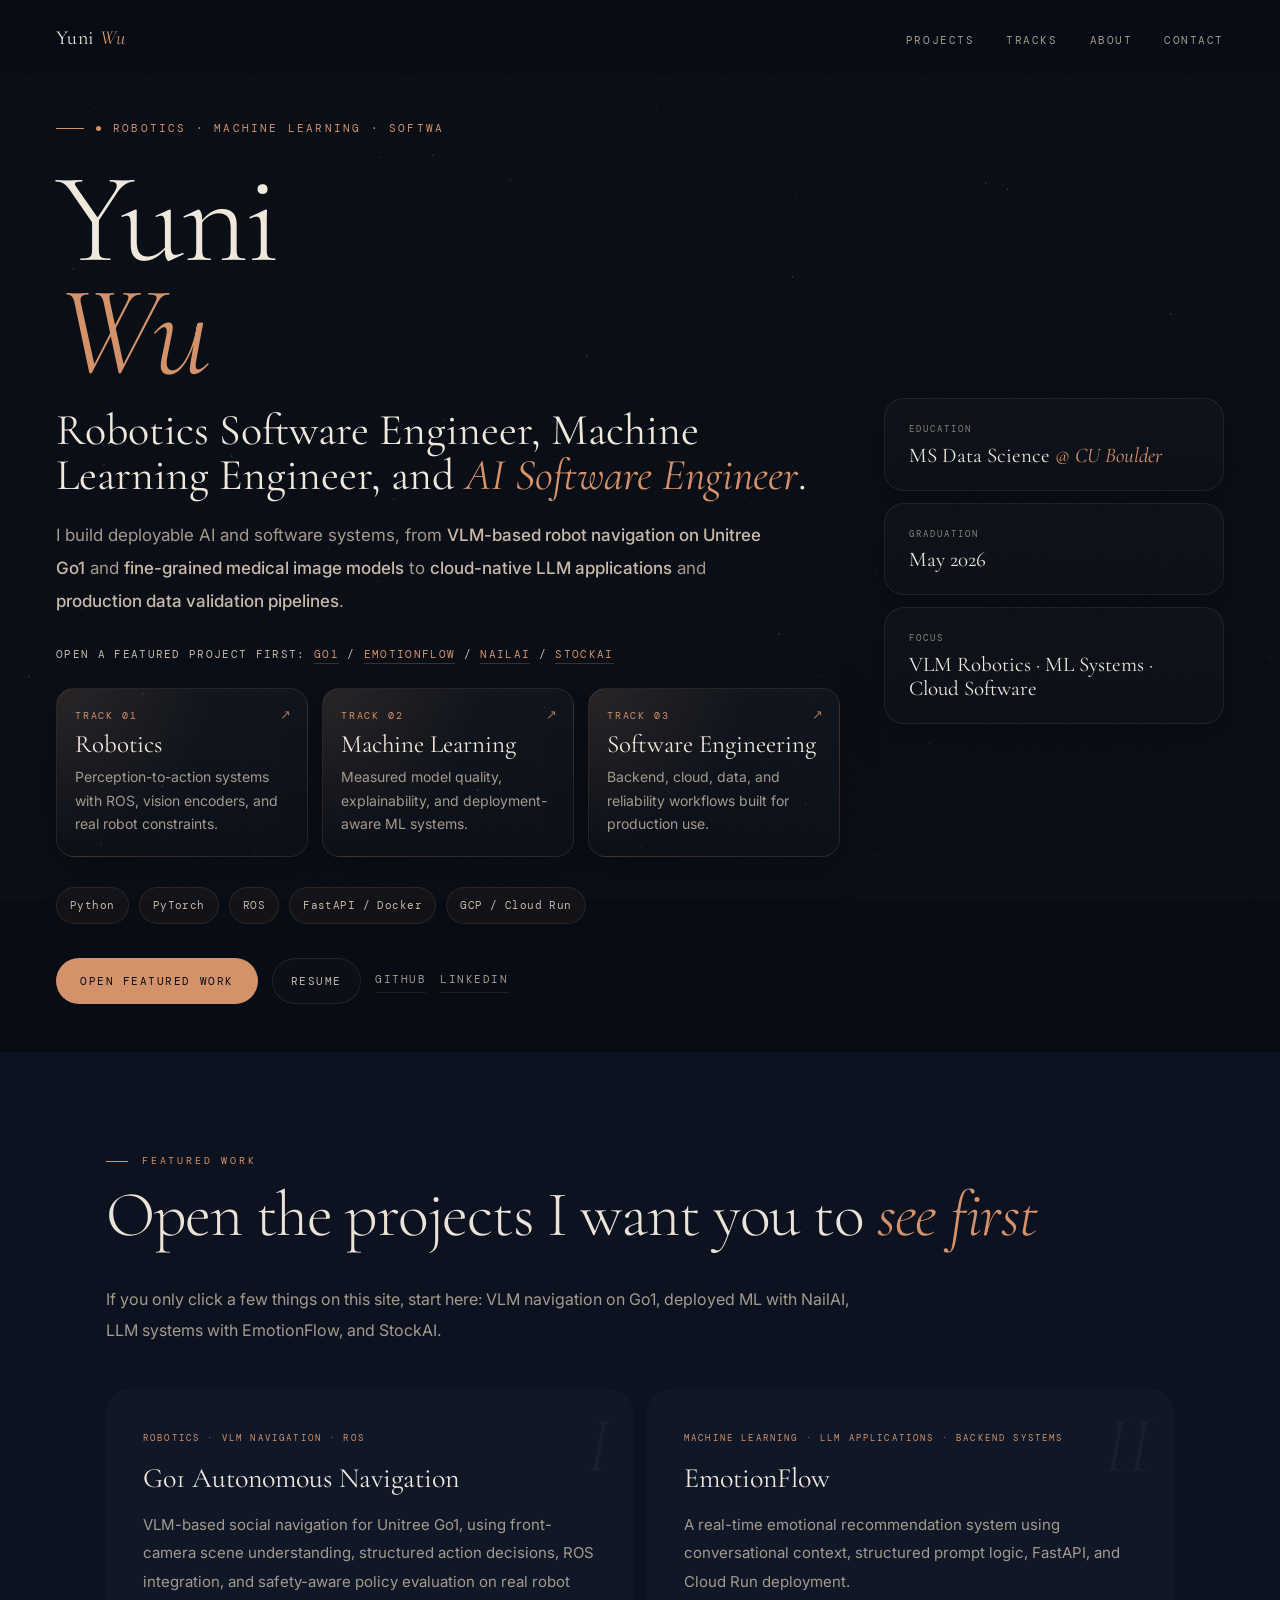
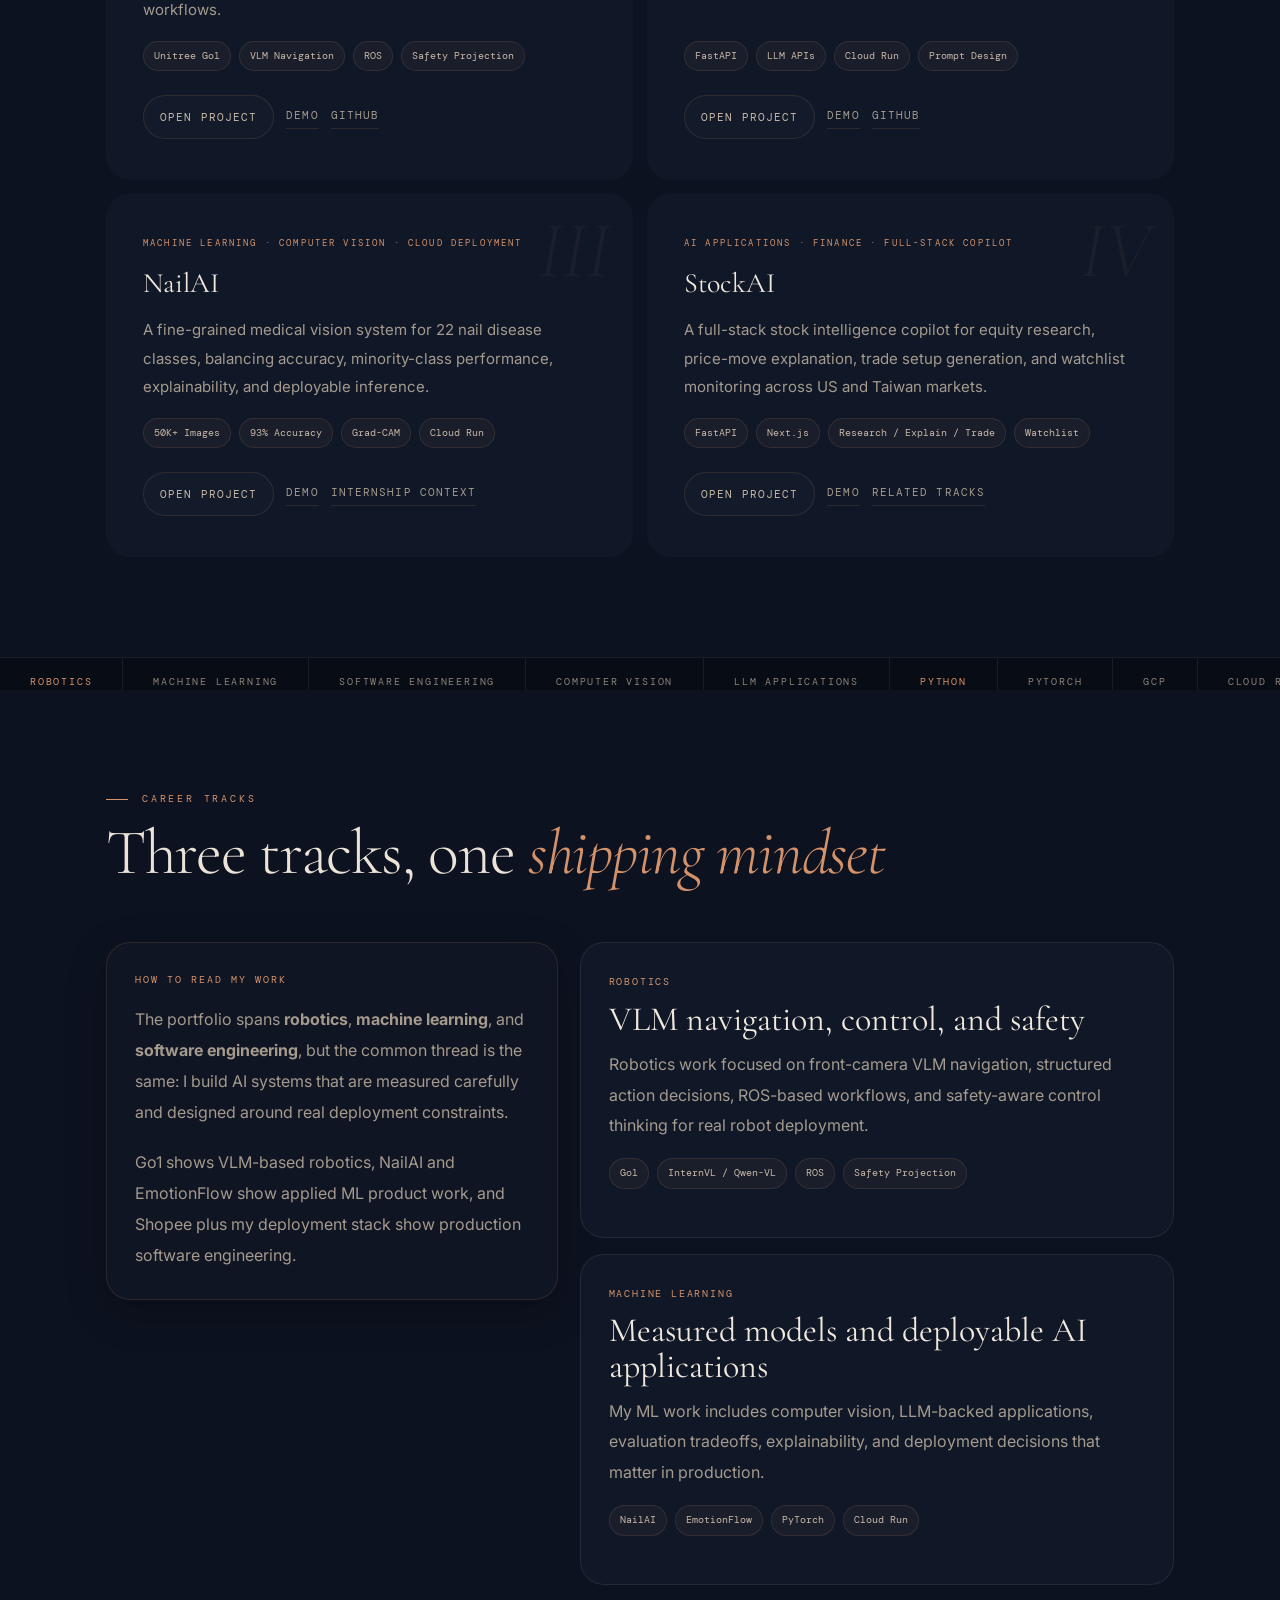
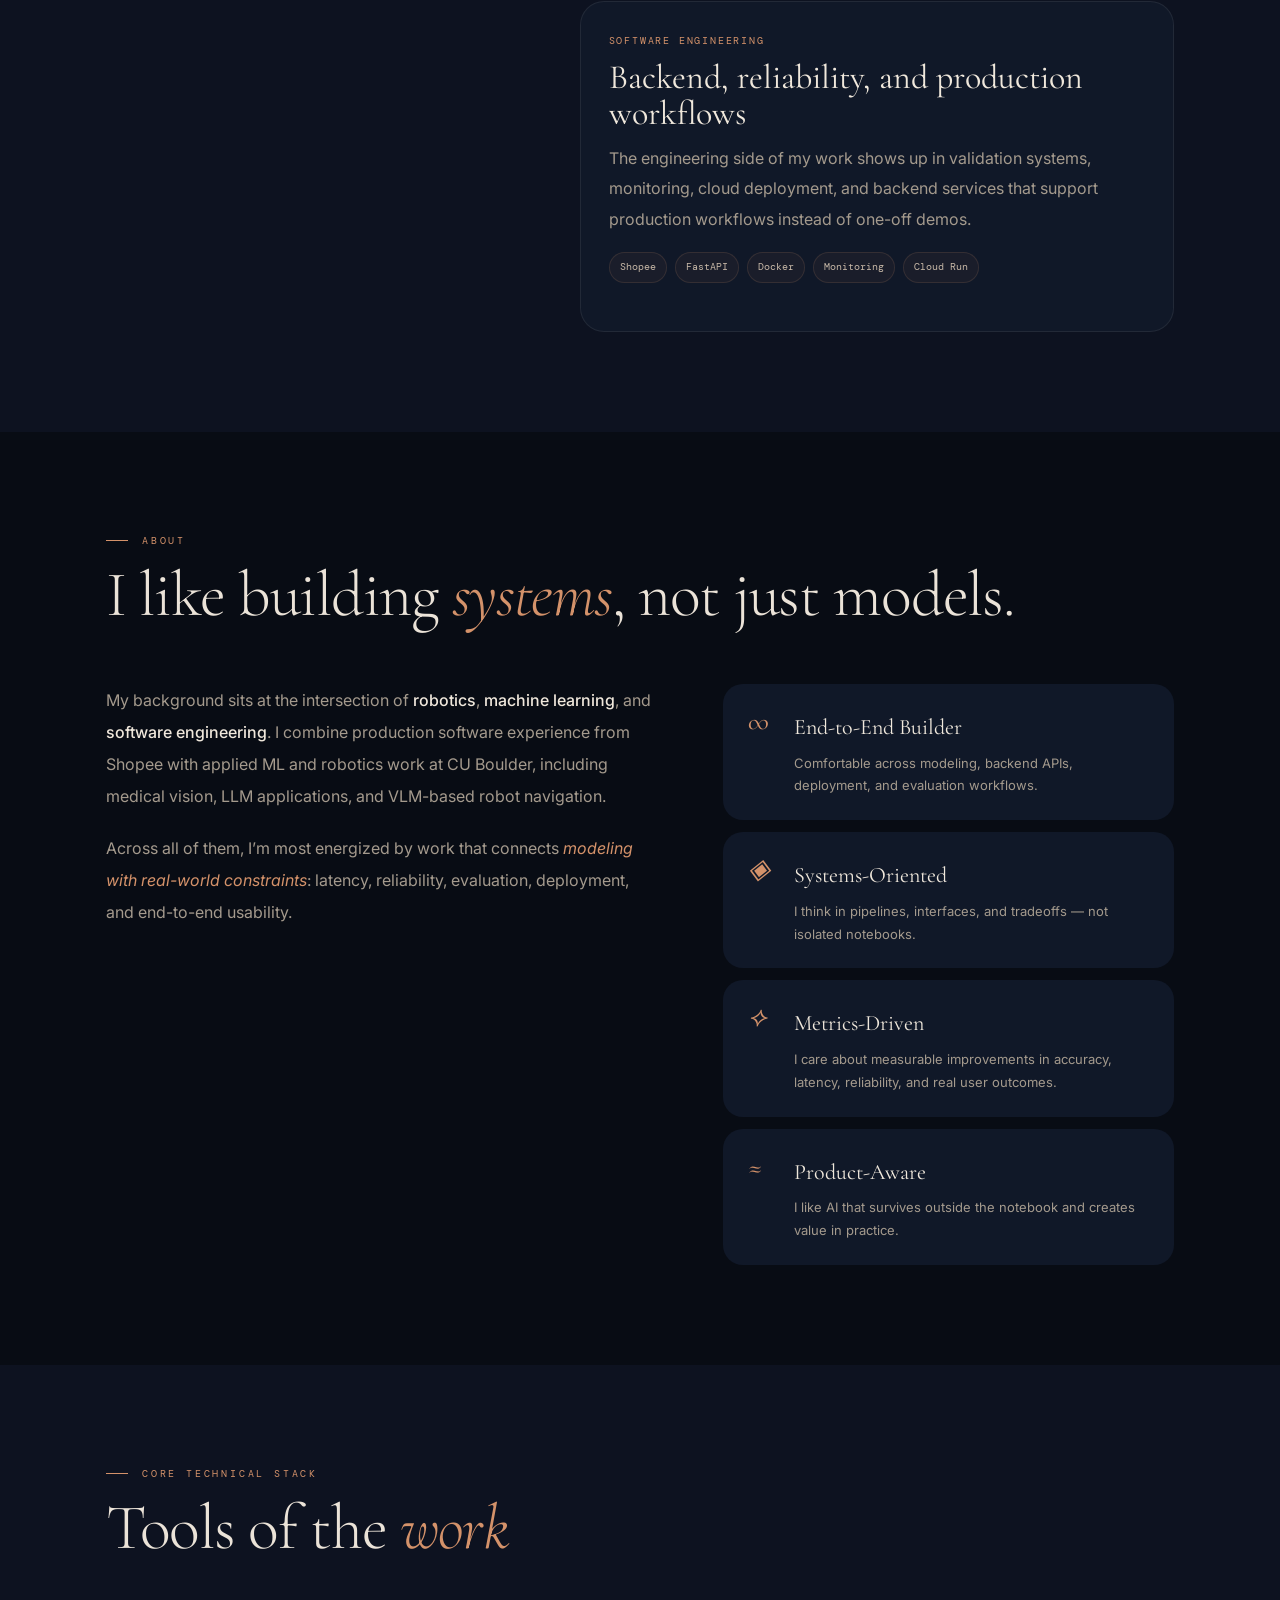
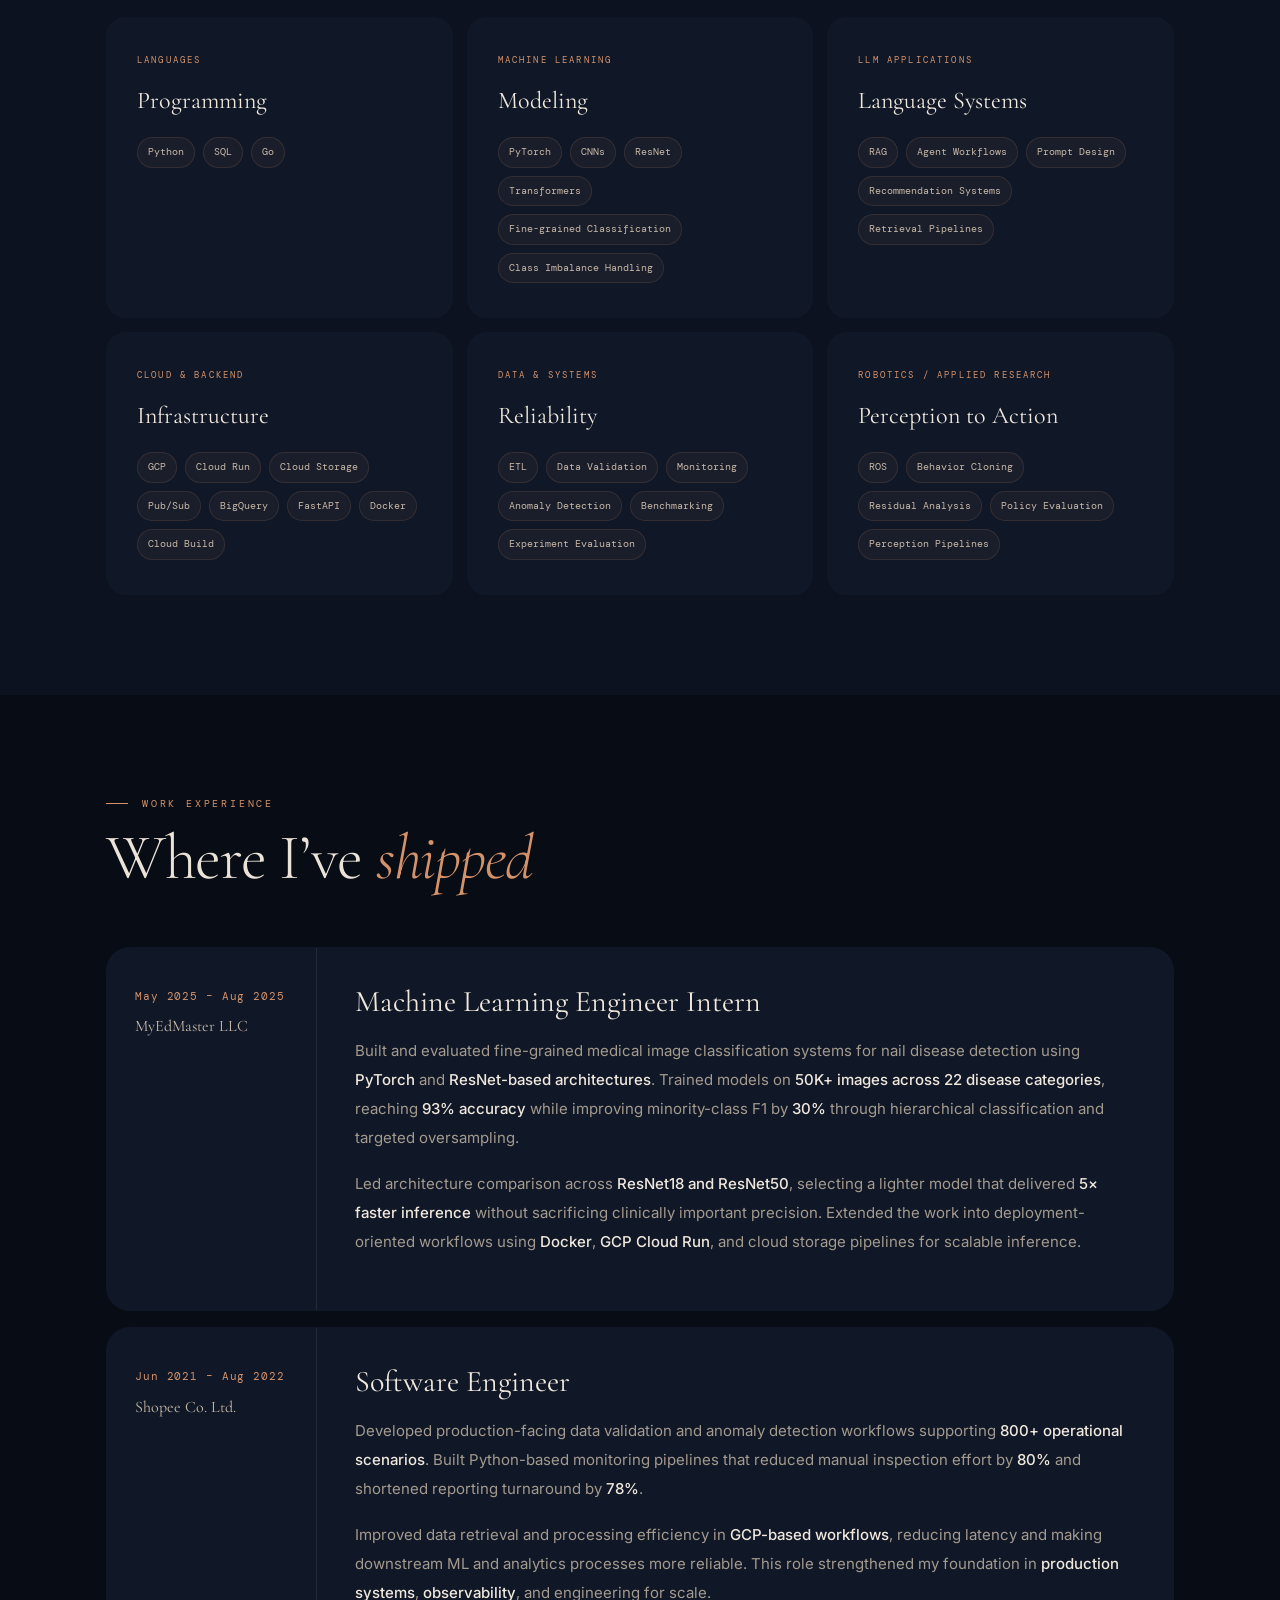
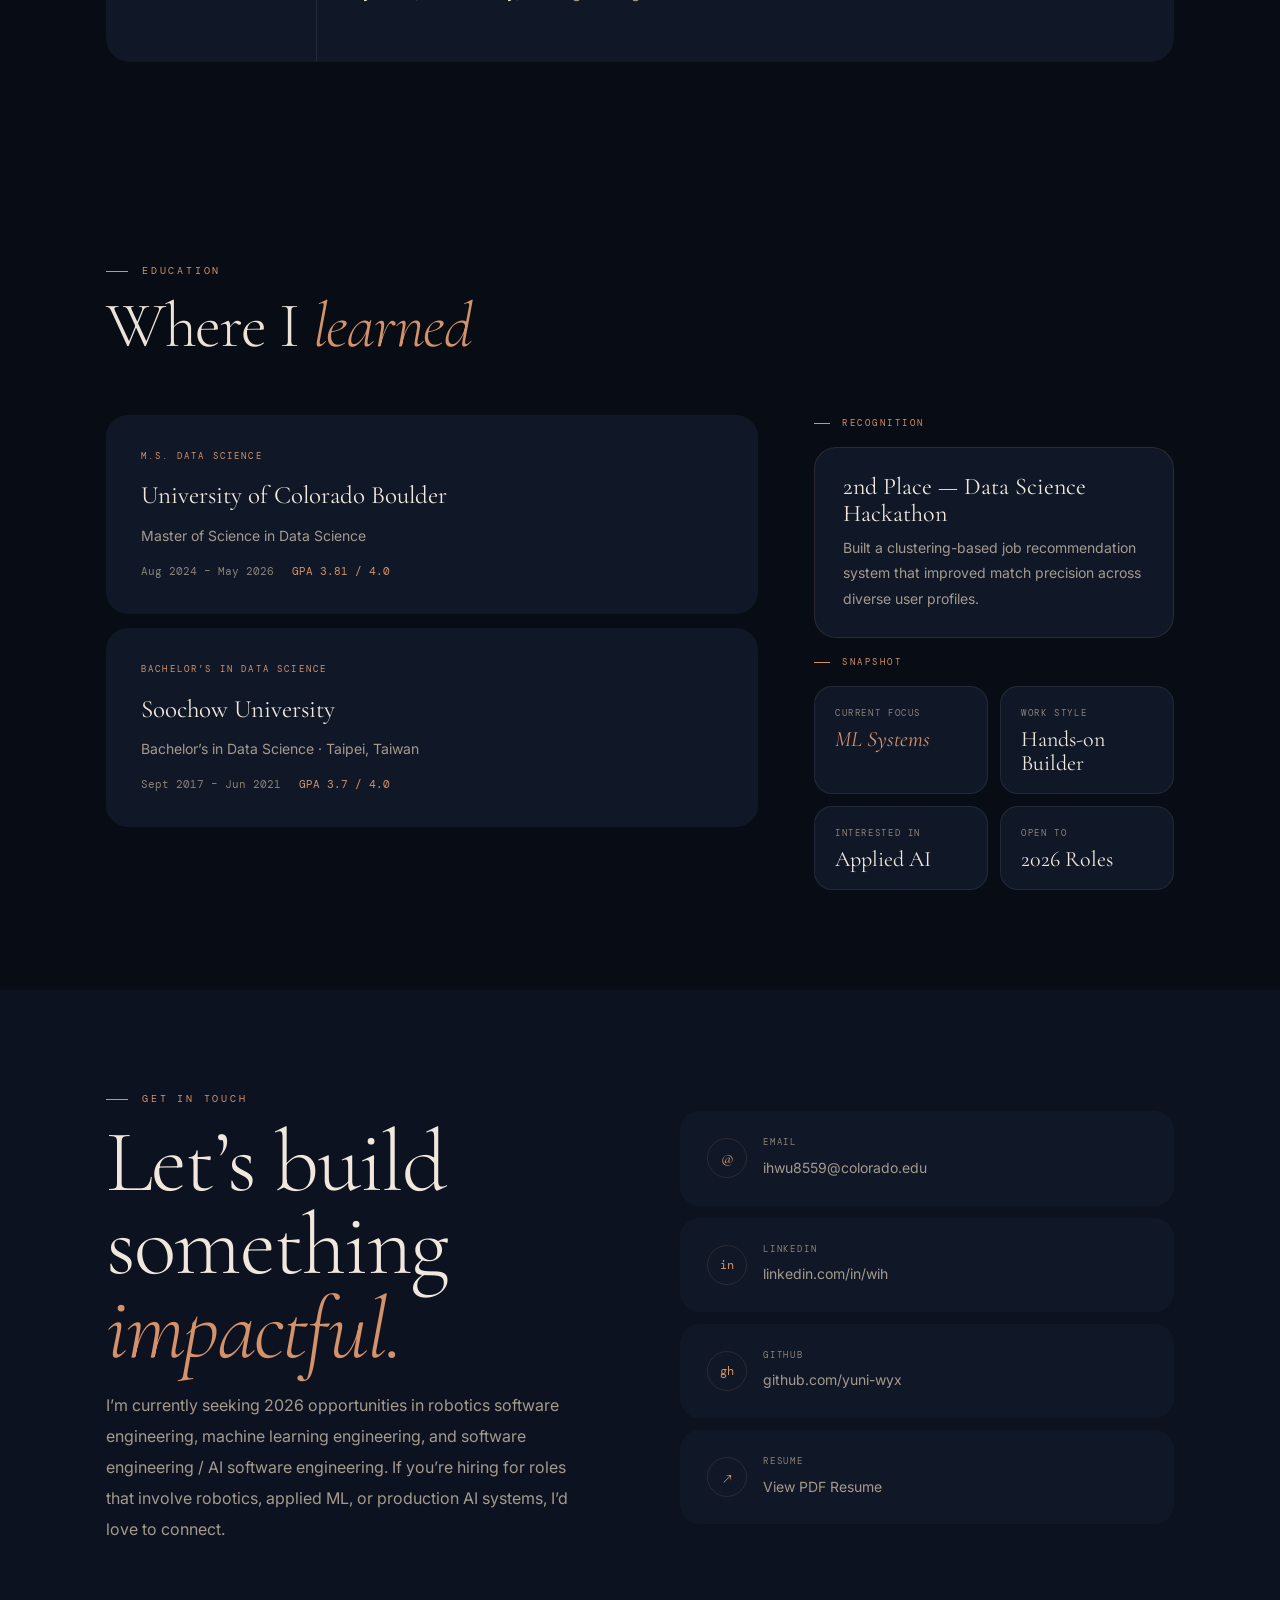
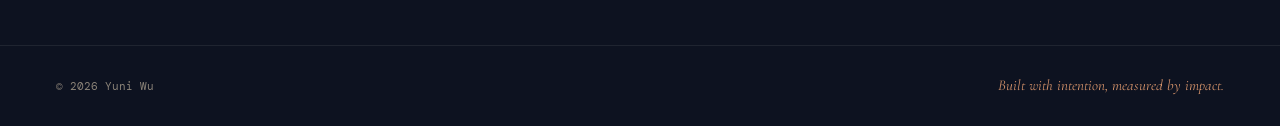
==== commit 2428f7a9: "Refine portfolio around VLM robotics and StockAI" ====
--- a/index.html
+++ b/index.html
@@ -6,7 +6,7 @@
   <title>Yuni Wu — Robotics | Machine Learning | Software Engineering</title>
   <meta
     name="description"
-    content="Yuni Wu builds AI systems across robotics, machine learning, and production software engineering, from robot autonomy and medical vision to cloud-native backend systems."
+    content="Yuni Wu is an MS Data Science candidate at CU Boulder building robotics, machine learning, and software systems, including VLM-based robot navigation, medical vision, and cloud-deployed AI products."
   />
 
   <link rel="preconnect" href="https://fonts.googleapis.com" />
@@ -2238,10 +2238,10 @@
           <span class="family"><em>Wu</em></span>
         </h1>
 
-        <div class="hero-subtitle">Engineering AI systems across <em>robotics, machine learning, and production software.</em></div>
+        <div class="hero-subtitle">Robotics Software Engineer, Machine Learning Engineer, and <em>AI Software Engineer</em>.</div>
 
         <p class="hero-bio">
-          I build deployable AI and software systems, from <strong>vision-based robot navigation</strong>
+          I build deployable AI and software systems, from <strong>VLM-based robot navigation on Unitree Go1</strong>
           and <strong>fine-grained medical image models</strong> to <strong>cloud-native LLM applications</strong>
           and <strong>production data validation pipelines</strong>.
         </p>
@@ -2299,7 +2299,7 @@
         </div>
         <div class="hero-card">
           <div class="hero-card-label">Focus</div>
-          <div class="hero-card-value">Robotics · ML Systems · Cloud Software</div>
+          <div class="hero-card-value">VLM Robotics · ML Systems · Cloud Software</div>
         </div>
       </div>
     </div>
@@ -2310,21 +2310,21 @@
       <div class="s-label reveal">Featured Work</div>
       <h2 class="s-title reveal">Open the projects I want you to <em>see first</em></h2>
       <p class="section-copy reveal">
-        If you only click a few things on this site, start here: robotics with Go1, deployed ML with NailAI, LLM systems with EmotionFlow, and a stock-focused AI project.
+        If you only click a few things on this site, start here: VLM navigation on Go1, deployed ML with NailAI, LLM systems with EmotionFlow, and StockAI.
       </p>
 
       <div class="projects-grid reveal">
         <article class="proj-card" data-num="I">
-          <div class="proj-cat">Robotics · Behavior Cloning · Vision Policy</div>
+          <div class="proj-cat">Robotics · VLM Navigation · ROS</div>
           <div class="proj-title">Go1 Autonomous Navigation</div>
           <div class="proj-desc">
-            Vision-based imitation learning for Unitree Go1, combining image observations, a ResNet encoder, ROS integration, and residual-based policy evaluation.
+            VLM-based social navigation for Unitree Go1, using front-camera scene understanding, structured action decisions, ROS integration, and safety-aware policy evaluation on real robot workflows.
           </div>
           <div class="proj-highlights">
             <span class="proj-tag">Unitree Go1</span>
+            <span class="proj-tag">VLM Navigation</span>
             <span class="proj-tag">ROS</span>
-            <span class="proj-tag">Behavior Cloning</span>
-            <span class="proj-tag">Residual Diagnostics</span>
+            <span class="proj-tag">Safety Projection</span>
           </div>
           <div class="proj-actions">
             <button class="proj-modal-btn" data-modal="modal-go1">Open Project</button>
@@ -2372,16 +2372,16 @@
         </article>
 
         <article class="proj-card" data-num="IV">
-          <div class="proj-cat">AI Applications · Finance · Decision Support</div>
+          <div class="proj-cat">AI Applications · Finance · Full-Stack Copilot</div>
           <div class="proj-title">StockAI</div>
           <div class="proj-desc">
-            A stock intelligence copilot experience that brings AI assistance into finance-oriented exploration and decision support workflows through a dedicated web interface.
+            A full-stack stock intelligence copilot for equity research, price-move explanation, trade setup generation, and watchlist monitoring across US and Taiwan markets.
           </div>
           <div class="proj-highlights">
-            <span class="proj-tag">Stock Intelligence</span>
-            <span class="proj-tag">AI Copilot</span>
-            <span class="proj-tag">Finance UI</span>
-            <span class="proj-tag">Web Demo</span>
+            <span class="proj-tag">FastAPI</span>
+            <span class="proj-tag">Next.js</span>
+            <span class="proj-tag">Research / Explain / Trade</span>
+            <span class="proj-tag">Watchlist</span>
           </div>
           <div class="proj-actions">
             <button class="proj-modal-btn" data-modal="modal-stockai">Open Project</button>
@@ -2401,32 +2401,32 @@
   <section id="career-tracks" class="track-section alt">
     <div class="wrap">
       <div class="s-label reveal">Career Tracks</div>
-      <h2 class="s-title reveal">Three tracks, one <em>systems mindset</em></h2>
+      <h2 class="s-title reveal">Three tracks, one <em>shipping mindset</em></h2>
 
       <div class="track-layout">
         <div class="track-intro reveal">
           <div class="track-intro-label">How To Read My Work</div>
           <p>
             The portfolio spans <strong>robotics</strong>, <strong>machine learning</strong>, and <strong>software engineering</strong>, but the common thread is the same:
-            I like building AI systems that are measured carefully and deployed with real constraints in mind.
+            I build AI systems that are measured carefully and designed around real deployment constraints.
           </p>
           <p class="section-bridge">
-            Go1 shows the robotics side, NailAI and EmotionFlow show applied ML, and my Shopee work plus deployment stack show the software engineering side.
+            Go1 shows VLM-based robotics, NailAI and EmotionFlow show applied ML product work, and Shopee plus my deployment stack show production software engineering.
           </p>
         </div>
 
         <div class="track-feature-stack">
           <article class="feature-card reveal">
             <div class="feature-meta">Robotics</div>
-            <div class="feature-title">Perception, control, and evaluation</div>
+            <div class="feature-title">VLM navigation, control, and safety</div>
             <p class="feature-desc">
-              Robotics work focused on image-to-action learning, ROS-based workflows, and evaluation that reflects stability and control reliability instead of notebook-only metrics.
+              Robotics work focused on front-camera VLM navigation, structured action decisions, ROS-based workflows, and safety-aware control thinking for real robot deployment.
             </p>
             <div class="feature-highlights">
               <span class="proj-tag">Go1</span>
+              <span class="proj-tag">InternVL / Qwen-VL</span>
               <span class="proj-tag">ROS</span>
-              <span class="proj-tag">Behavior Cloning</span>
-              <span class="proj-tag">Residual Analysis</span>
+              <span class="proj-tag">Safety Projection</span>
             </div>
           </article>
 
@@ -2434,7 +2434,7 @@
             <div class="feature-meta">Machine Learning</div>
             <div class="feature-title">Measured models and deployable AI applications</div>
             <p class="feature-desc">
-              My ML work includes computer vision, LLM-backed applications, evaluation tradeoffs, explainability, and deployment decisions that matter in real use.
+              My ML work includes computer vision, LLM-backed applications, evaluation tradeoffs, explainability, and deployment decisions that matter in production.
             </p>
             <div class="feature-highlights">
               <span class="proj-tag">NailAI</span>
@@ -2447,7 +2447,7 @@
             <div class="feature-meta">Software Engineering</div>
             <div class="feature-title">Backend, reliability, and production workflows</div>
             <p class="feature-desc">
-              The engineering side of my work shows up in validation systems, monitoring, cloud deployment, and backend services that support production use instead of one-off demos.
+              The engineering side of my work shows up in validation systems, monitoring, cloud deployment, and backend services that support production workflows instead of one-off demos.
             </p>
             <div class="feature-highlights">
               <span class="proj-tag">Shopee</span>
@@ -2472,17 +2472,11 @@
           <p>
             My background sits at the intersection of <strong>robotics</strong>,
             <strong>machine learning</strong>, and <strong>software engineering</strong>.
-            I started with a strong foundation in data science, gained production
-            experience building validation and monitoring workflows at Shopee,
-            and later moved deeper into applied ML through medical vision,
-            LLM-powered applications, and cloud deployment.
+            I combine production software experience from Shopee with applied ML and robotics work at CU Boulder, including medical vision, LLM applications, and VLM-based robot navigation.
           </p>
           <p>
-            At <strong>CU Boulder</strong>, I’ve continued expanding that stack
-            through projects in computer vision, language systems, and robotics.
-            Across all of them, I’m most energized by work that connects
-            <em>modeling with real-world constraints</em>:
-            latency, reliability, evaluation, and end-to-end usability.
+            Across all of them, I’m most energized by work that connects <em>modeling with real-world constraints</em>:
+            latency, reliability, evaluation, deployment, and end-to-end usability.
           </p>
         </div>
 
@@ -2747,7 +2741,7 @@
           <p class="contact-sub">
             I’m currently seeking 2026 opportunities in robotics software engineering,
             machine learning engineering, and software engineering / AI software engineering.
-            If you’re hiring for roles that involve building, evaluating, or deploying AI products at scale, I’d love to connect.
+            If you’re hiring for roles that involve robotics, applied ML, or production AI systems, I’d love to connect.
           </p>
         </div>
 
@@ -2983,11 +2977,11 @@
     <div class="modal-panel">
       <div class="modal-top">
         <div>
-          <div class="modal-meta">Track: Robotics · Behavior Cloning · Vision Policy</div>
+          <div class="modal-meta">Track: Robotics · VLM Navigation · ROS</div>
           <h3 class="modal-title" id="modal-go1-title">Vision-Based Imitation Learning for Go1 Navigation</h3>
           <p class="modal-summary">
-            A vision-based behavior cloning pipeline for quadruped navigation, centered on action prediction,
-            ROS integration, and residual-driven evaluation under real robot constraints.
+            A VLM-driven robot navigation workflow for Unitree Go1, centered on front-camera scene understanding,
+            structured action decisions, ROS integration, and safety-aware deployment constraints.
           </p>
         </div>
         <button class="modal-close" aria-label="Close modal" data-close>&times;</button>
@@ -2995,8 +2989,8 @@
 
       <div class="modal-stats">
         <div class="modal-stat">
-          <div class="modal-stat-num">Vision</div>
-          <div class="modal-stat-label">Image Input Policy</div>
+          <div class="modal-stat-num">VLM</div>
+          <div class="modal-stat-label">Navigation Policy</div>
         </div>
         <div class="modal-stat">
           <div class="modal-stat-num">ROS</div>
@@ -3012,36 +3006,33 @@
         <div class="modal-block">
           <div class="modal-block-title">Problem</div>
           <p>
-            Learn control behavior from vision in a way that is measurable, stable, and interpretable
-            enough to reason about policy errors rather than just viewing single trajectory outputs.
+            Build a robot navigation policy from front-camera perception that can reason about people and motion in the scene, while remaining safe enough to use in real robot workflows.
           </p>
         </div>
 
         <div class="modal-block">
           <div class="modal-block-title">What I Built</div>
           <p>
-            I trained a ResNet-based encoder and behavior cloning model that maps image observations to
-            robot control commands, then evaluated the policy through velocity-wise residual analysis and
-            trajectory-level metrics inside a ROS-based workflow.
+            I built a VLM-based social navigation workflow for Go1 that turns front-camera observations into structured navigation decisions, connects those decisions to a ROS-based robot stack, and evaluates what part of the policy is safe to expose on a real robot.
           </p>
         </div>
 
         <div class="modal-block">
           <div class="modal-block-title">Technical Decisions</div>
           <ul>
-            <li>Used image-based encoding to keep the perception-policy path compact.</li>
-            <li>Treated residual diagnostics as a first-class evaluation tool.</li>
-            <li>Focused on action-dimension behavior and trajectory quality instead of relying only on aggregate scores.</li>
-            <li>Kept real-world constraints like latency, stability, and control reliability in view.</li>
+            <li>Used pretrained VLMs as the high-level navigation decider for front-camera social navigation.</li>
+            <li>Separated semantic navigation decisions from low-level control through a safety-preserving controller layer.</li>
+            <li>Focused on what survives real robot deployment, including latency, stop behavior, and lateral-motion safety.</li>
+            <li>Evaluated the policy as a robotics system, not just as an offline benchmark.</li>
           </ul>
         </div>
 
         <div class="modal-block">
           <div class="modal-block-title">Outcome</div>
           <ul>
-            <li>Produced an end-to-end imitation learning pipeline for robotic navigation.</li>
-            <li>Created an evaluation approach that made policy behavior easier to interpret.</li>
-            <li>Strengthened my robotics and perception-to-action systems experience for deployable autonomy work.</li>
+            <li>Produced a VLM navigation workflow that could be audited offline and connected to real robot control.</li>
+            <li>Clarified the gap between benchmark policy performance and safe realtime deployment.</li>
+            <li>Strengthened my robotics, autonomy, and deployment-focused systems experience.</li>
           </ul>
         </div>
 
@@ -3049,11 +3040,11 @@
           <div class="modal-block-title">Stack</div>
           <div class="modal-tech">
             <span>Python</span>
-            <span>PyTorch</span>
-            <span>ResNet</span>
+            <span>InternVL</span>
+            <span>Qwen-VL</span>
             <span>ROS</span>
-            <span>Behavior Cloning</span>
-            <span>Residual Analysis</span>
+            <span>VLM Navigation</span>
+            <span>Realtime Control</span>
           </div>
         </div>
 
@@ -3075,10 +3066,10 @@
     <div class="modal-panel">
       <div class="modal-top">
         <div>
-          <div class="modal-meta">Track: AI Applications · Finance · Decision Support</div>
+          <div class="modal-meta">Track: AI Applications · Finance · Full-Stack Copilot</div>
           <h3 class="modal-title" id="modal-stockai-title">StockAI</h3>
           <p class="modal-summary">
-            A stock intelligence copilot interface that gives finance-oriented users a direct AI entry point for exploring stock-related workflows in a dedicated web experience.
+            A full-stack stock intelligence copilot that helps users research equities, explain price moves, generate trade setups, and monitor watchlists through an AI-assisted product workflow.
           </p>
         </div>
         <button class="modal-close" aria-label="Close modal" data-close>&times;</button>
@@ -3086,12 +3077,12 @@
 
       <div class="modal-stats">
         <div class="modal-stat">
-          <div class="modal-stat-num">AI</div>
-          <div class="modal-stat-label">Copilot Flow</div>
+          <div class="modal-stat-num">Full-Stack</div>
+          <div class="modal-stat-label">Product Build</div>
         </div>
         <div class="modal-stat">
-          <div class="modal-stat-num">Stock</div>
-          <div class="modal-stat-label">Domain</div>
+          <div class="modal-stat-num">US + TW</div>
+          <div class="modal-stat-label">Market Coverage</div>
         </div>
         <div class="modal-stat">
           <div class="modal-stat-num">Live</div>
@@ -3103,33 +3094,46 @@
         <div class="modal-block">
           <div class="modal-block-title">Problem</div>
           <p>
-            Financial information is often dense and scattered. StockAI is positioned as an AI-assisted entry point that makes stock-oriented exploration more approachable through a focused product interface.
+            Stock research is fragmented across price data, news, earnings context, and trading ideas. The goal was to make those workflows faster and more coherent through a single copilot-style interface.
           </p>
         </div>
 
         <div class="modal-block">
           <div class="modal-block-title">What I Built</div>
           <p>
-            I built a dedicated Stock Intelligence Copilot web experience and surfaced it as one of the four primary portfolio entry points so visitors can access it directly from the homepage.
+            I built a full-stack equity analysis app with a FastAPI backend and a Next.js frontend that supports research, explain, trade, and watchlist workflows with live reasoning updates and structured outputs.
           </p>
         </div>
 
         <div class="modal-block">
           <div class="modal-block-title">Technical Direction</div>
           <ul>
-            <li>Framed as an AI copilot experience rather than a static stock dashboard.</li>
-            <li>Presented as part of the broader portfolio story around deployable AI applications.</li>
-            <li>Placed alongside Go1, EmotionFlow, and NailAI to emphasize product-facing breadth.</li>
+            <li>Designed as a copilot workflow rather than a static dashboard, with distinct research, explain, trade, and watchlist modes.</li>
+            <li>Built for both US and Taiwan stock inputs with ticker normalization and market detection.</li>
+            <li>Used a FastAPI backend, Next.js frontend, and streaming-style UI updates to make the product feel interactive instead of batch-only.</li>
           </ul>
         </div>
 
         <div class="modal-block">
           <div class="modal-block-title">Outcome</div>
           <ul>
-            <li>StockAI now works as a real homepage destination instead of a placeholder.</li>
-            <li>The featured project section now has four fully clickable public project entrances.</li>
-            <li>The homepage better reflects the breadth of your applied AI work.</li>
+            <li>Delivered a public-facing stock analysis product instead of a notebook demo.</li>
+            <li>Expanded my portfolio with a stronger full-stack AI application example.</li>
+            <li>Shows product thinking across finance workflows, structured outputs, and deployable web UX.</li>
           </ul>
+        </div>
+
+        <div class="modal-block full">
+          <div class="modal-block-title">Stack</div>
+          <div class="modal-tech">
+            <span>Python</span>
+            <span>FastAPI</span>
+            <span>Next.js</span>
+            <span>TypeScript</span>
+            <span>yfinance</span>
+            <span>Watchlist Workflows</span>
+            <span>Reasoning Timeline</span>
+          </div>
         </div>
 
         <div class="modal-block full">
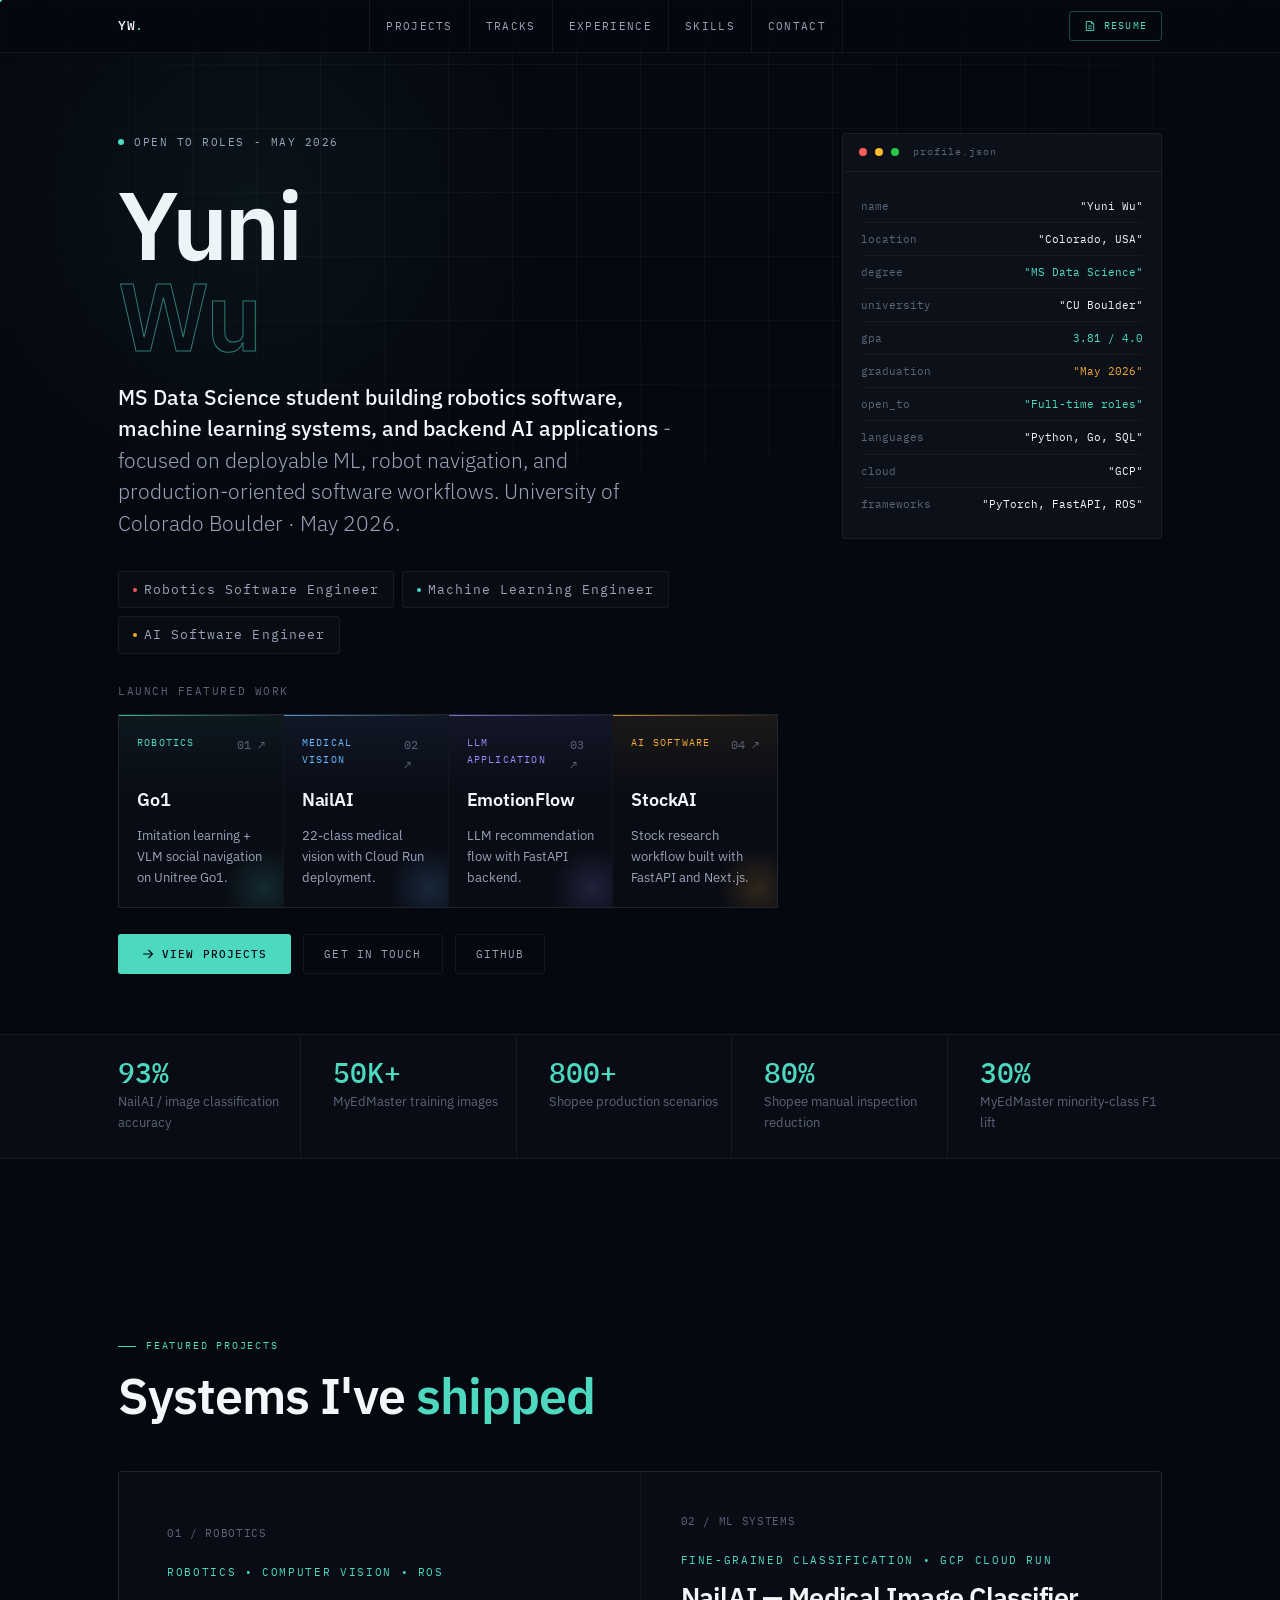
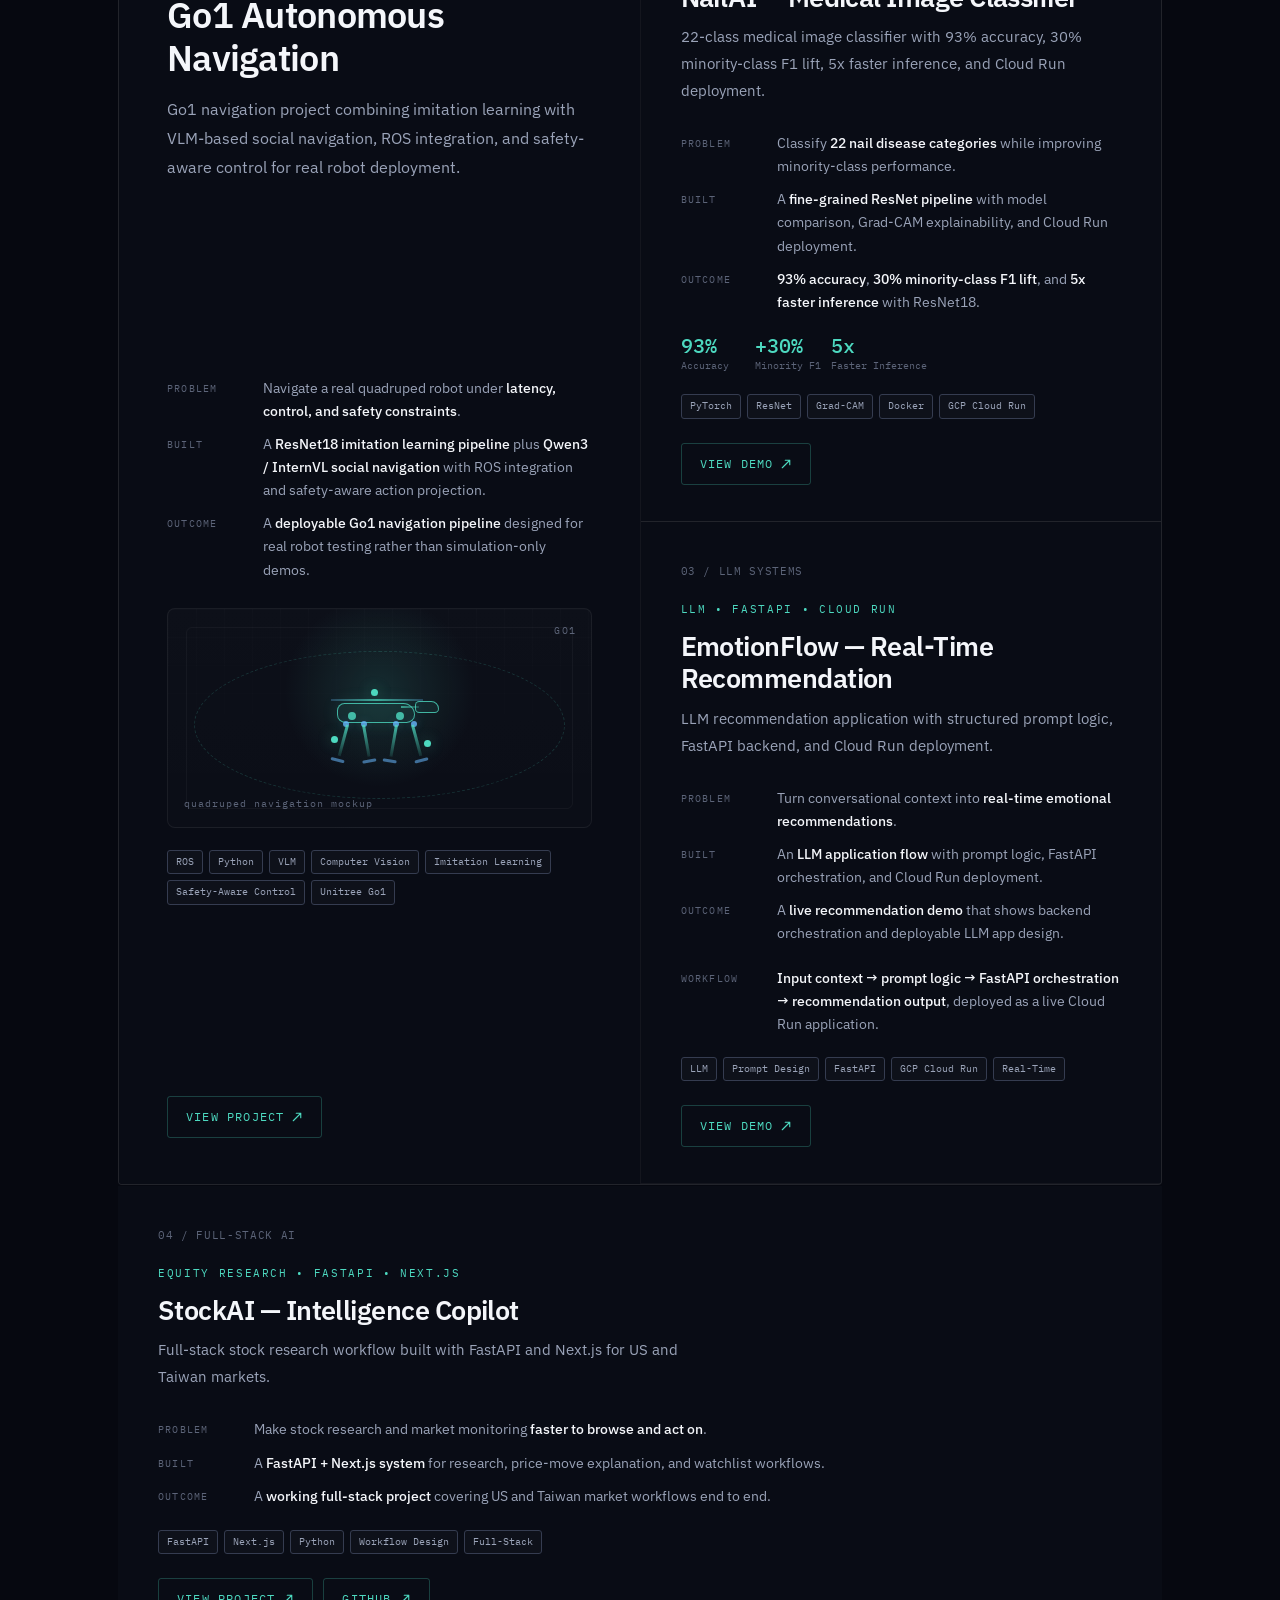
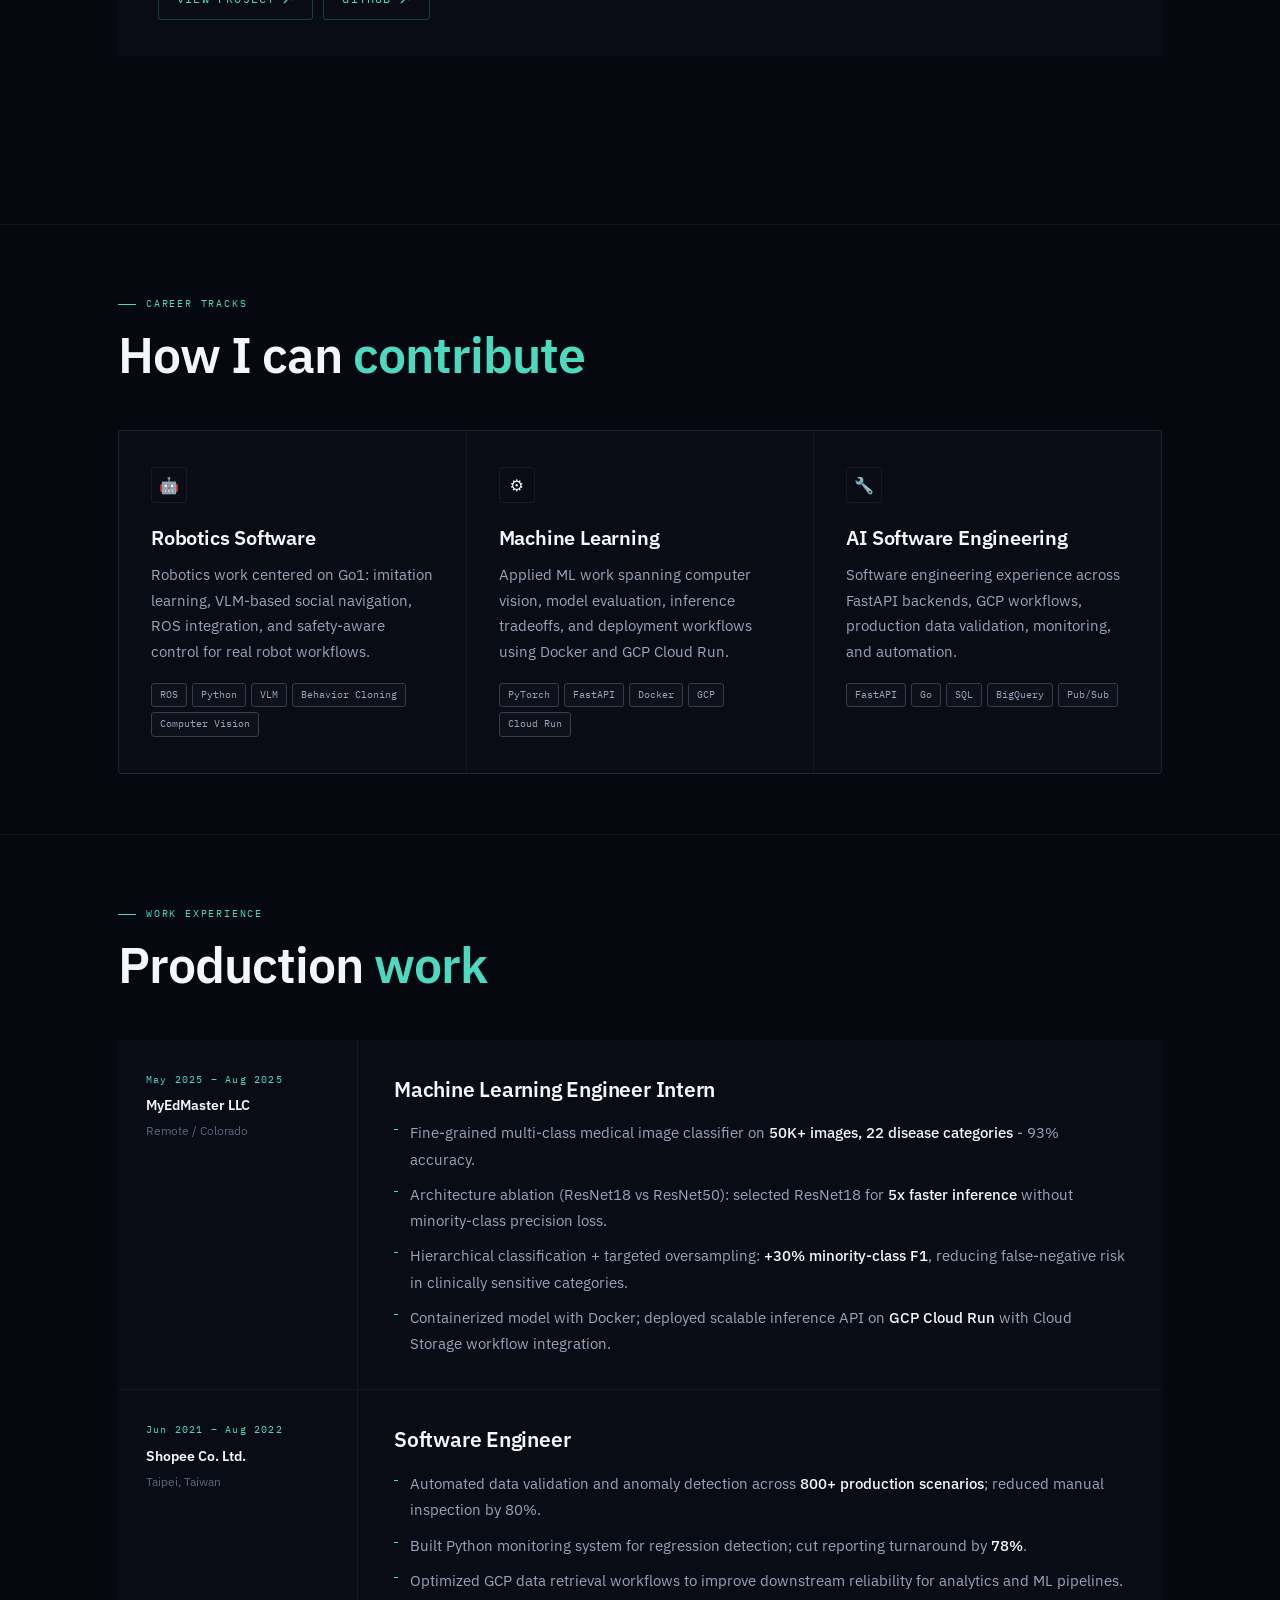
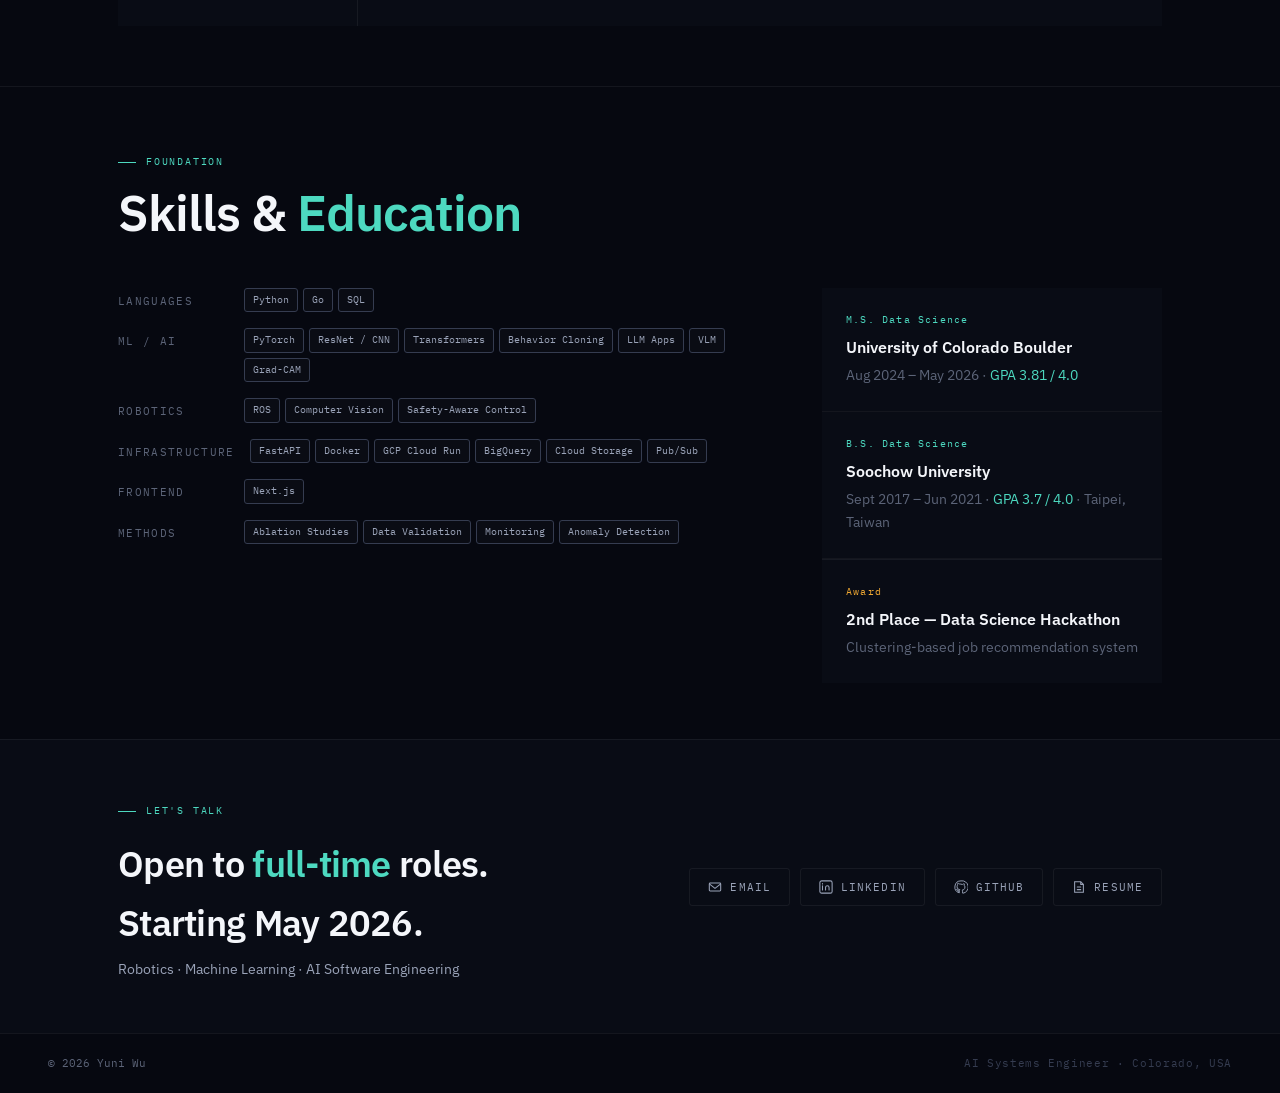
==== commit 151ee088: "Refine portfolio homepage content and project presentation" ====
--- a/index.html
+++ b/index.html
@@ -1,3447 +1,1703 @@
 <!DOCTYPE html>
 <html lang="en">
 <head>
-  <meta charset="UTF-8" />
-  <meta name="viewport" content="width=device-width, initial-scale=1.0" />
-  <title>Yuni Wu — Robotics | Machine Learning | Software Engineering</title>
-  <meta
-    name="description"
-    content="Yuni Wu is an MS Data Science candidate at CU Boulder building robotics, machine learning, and software systems, including VLM-based robot navigation, medical vision, and cloud-deployed AI products."
-  />
-
-  <link rel="preconnect" href="https://fonts.googleapis.com" />
-  <link rel="preconnect" href="https://fonts.gstatic.com" crossorigin />
-  <link
-    href="https://fonts.googleapis.com/css2?family=Cormorant+Garamond:ital,wght@0,300;0,400;0,500;0,600;1,300;1,400;1,500&family=DM+Mono:wght@300;400;500&family=Inter:wght@300;400;500;600;700&display=swap"
-    rel="stylesheet"
-  />
-
-  <!-- Standard favicon -->
-  <link rel="icon" type="image/png" sizes="32x32" href="./img/icon.png">
-  <link rel="icon" type="image/png" sizes="16x16" href="./img/icon.png">
-
-  <!-- Apple -->
-  <link rel="apple-touch-icon" sizes="180x180" href="./img/icon.png">
-
-  <!-- PWA / Chrome -->
-  <link rel="manifest" href="/site.webmanifest">
-
-  <!-- Theme -->
-  <meta name="theme-color" content="#080c14">
-
-  <style>
-    :root {
-      --bg: #080c14;
-      --bg2: #0d1220;
-      --bg3: #101828;
-      --panel: #0f1727;
-      --rose: #d4926a;
-      --rose-dim: #a0694a;
-      --cream: #f0e8dc;
-      --cream-dim: #c8b9a8;
-      --text: #ebe3d8;
-      --text-dim: #a49a8d;
-      --text-soft: #8b8378;
-      --border: rgba(212, 146, 106, 0.14);
-      --border2: rgba(240, 232, 220, 0.08);
-      --shadow: 0 12px 40px rgba(0, 0, 0, 0.22);
-      --ff-head: "Cormorant Garamond", Georgia, serif;
-      --ff-body: "Inter", system-ui, -apple-system, BlinkMacSystemFont, "Segoe UI", sans-serif;
-      --ff-mono: "DM Mono", "Courier New", monospace;
-      --max: 1180px;
-      --radius: 20px;
-    }
-
-    *,
-    *::before,
-    *::after {
-      box-sizing: border-box;
-      margin: 0;
-      padding: 0;
-    }
-
-    html {
-      scroll-behavior: smooth;
-    }
-
-    body {
-      background: var(--bg);
-      color: var(--text);
-      font-family: var(--ff-body);
-      font-size: 16px;
-      line-height: 1.85;
-      overflow-x: hidden;
-      -webkit-font-smoothing: antialiased;
-      text-rendering: optimizeLegibility;
-    }
-
-    body::after {
-      content: "";
-      position: fixed;
-      inset: 0;
-      z-index: 1;
-      pointer-events: none;
-      background-image: url("data:image/svg+xml,%3Csvg xmlns='http://www.w3.org/2000/svg' width='260' height='260'%3E%3Cfilter id='n'%3E%3CfeTurbulence type='fractalNoise' baseFrequency='0.75' numOctaves='3' stitchTiles='stitch'/%3E%3C/filter%3E%3Crect width='260' height='260' filter='url(%23n)' opacity='0.03'/%3E%3C/svg%3E");
-    }
-
-    a {
-      color: inherit;
-    }
-
-    button {
-      font: inherit;
-      color: inherit;
-      background: none;
-      border: none;
-      cursor: pointer;
-    }
-
-    img {
-      display: block;
-      max-width: 100%;
-    }
-
-    #stars {
-      position: fixed;
-      inset: 0;
-      z-index: 0;
-      pointer-events: none;
-      opacity: 0.35;
-    }
-
-    .wrap {
-      max-width: var(--max);
-      margin: 0 auto;
-      padding: 100px 56px;
-      position: relative;
-      z-index: 10;
-    }
-
-    section {
-      position: relative;
-      z-index: 10;
-    }
-
-    .s-label {
-      display: flex;
-      align-items: center;
-      gap: 14px;
-      margin-bottom: 12px;
-      color: var(--rose);
-      font-family: var(--ff-mono);
-      font-size: 10px;
-      letter-spacing: 0.28em;
-      text-transform: uppercase;
-    }
-
-    .s-label::before {
-      content: "";
-      width: 22px;
-      height: 1px;
-      background: var(--rose);
-    }
-
-    .s-title {
-      margin-bottom: 56px;
-      font-family: var(--ff-head);
-      font-size: clamp(40px, 5vw, 66px);
-      line-height: 1.03;
-      letter-spacing: -0.02em;
-      font-weight: 300;
-    }
-
-    .s-title em {
-      color: var(--rose);
-      font-style: italic;
-    }
-
-    .section-copy {
-      max-width: 760px;
-      color: var(--text-dim);
-      margin-top: -20px;
-      margin-bottom: 44px;
-      font-size: 16px;
-      line-height: 1.9;
-    }
-
-    /* NAV */
-    nav {
-      position: fixed;
-      inset: 0 0 auto 0;
-      z-index: 300;
-      display: flex;
-      justify-content: space-between;
-      align-items: center;
-      padding: 20px 56px;
-      background: linear-gradient(to bottom, rgba(8, 12, 20, 0.94) 62%, transparent);
-      backdrop-filter: blur(12px);
-    }
-
-    .nav-mark {
-      text-decoration: none;
-      font-family: var(--ff-head);
-      font-size: 20px;
-      letter-spacing: 0.04em;
-      color: var(--cream);
-    }
-
-    .nav-mark span {
-      color: var(--rose);
-      font-style: italic;
-    }
-
-    .nav-links {
-      list-style: none;
-      display: flex;
-      gap: 32px;
-    }
-
-    .nav-links a {
-      text-decoration: none;
-      color: var(--text-dim);
-      font-family: var(--ff-mono);
-      font-size: 11px;
-      letter-spacing: 0.14em;
-      text-transform: uppercase;
-      transition: color 0.25s;
-    }
-
-    .nav-links a:hover {
-      color: var(--rose);
-    }
-
-    .nav-toggle {
-      display: none;
-      width: 44px;
-      height: 44px;
-      border: 1px solid var(--border);
-      border-radius: 999px;
-      align-items: center;
-      justify-content: center;
-      background: rgba(255, 255, 255, 0.02);
-    }
-
-    .nav-toggle span,
-    .nav-toggle span::before,
-    .nav-toggle span::after {
-      display: block;
-      width: 16px;
-      height: 1.5px;
-      background: var(--cream);
-      position: relative;
-      transition: 0.25s ease;
-      border-radius: 999px;
-    }
-
-    .nav-toggle span::before,
-    .nav-toggle span::after {
-      content: "";
-      position: absolute;
-      left: 0;
-    }
-
-    .nav-toggle span::before {
-      top: -5px;
-    }
-
-    .nav-toggle span::after {
-      top: 5px;
-    }
-
-    .mobile-menu {
-      position: fixed;
-      inset: 72px 16px auto 16px;
-      z-index: 290;
-      background: rgba(15, 23, 39, 0.96);
-      border: 1px solid var(--border);
-      border-radius: 18px;
-      box-shadow: var(--shadow);
-      padding: 14px;
-      display: none;
-      flex-direction: column;
-      gap: 8px;
-      backdrop-filter: blur(14px);
-    }
-
-    .mobile-menu a {
-      text-decoration: none;
-      padding: 12px 14px;
-      border-radius: 12px;
-      color: var(--cream-dim);
-      font-family: var(--ff-mono);
-      font-size: 12px;
-      letter-spacing: 0.1em;
-      text-transform: uppercase;
-    }
-
-    .mobile-menu a:hover {
-      background: rgba(212, 146, 106, 0.08);
-      color: var(--rose);
-    }
-
-    .mobile-menu.open {
-      display: flex;
-    }
-
-    /* HERO */
-    #hero {
-      min-height: 82vh;
-      display: flex;
-      align-items: center;
-      padding: 118px 56px 48px;
-      z-index: 10;
-    }
-
-    .hero-shell {
-      max-width: var(--max);
-      width: 100%;
-      margin: 0 auto;
-      display: grid;
-      grid-template-columns: minmax(0, 1.25fr) 340px;
-      gap: 44px;
-      align-items: center;
-      position: relative;
-      z-index: 10;
-    }
-
-    .hero-eyebrow {
-      display: flex;
-      align-items: center;
-      gap: 12px;
-      margin-bottom: 26px;
-      font-family: var(--ff-mono);
-      font-size: 11px;
-      letter-spacing: 0.2em;
-      text-transform: uppercase;
-      color: var(--rose);
-      opacity: 0;
-      animation: riseIn 0.8s 0.08s forwards;
-    }
-
-    .hero-eyebrow::before {
-      content: "";
-      width: 28px;
-      height: 1px;
-      background: var(--rose);
-    }
-
-    .pdot {
-      width: 5px;
-      height: 5px;
-      border-radius: 50%;
-      background: var(--rose);
-      animation: dotPulse 2.2s infinite;
-    }
-
-    @keyframes dotPulse {
-      0%, 100% {
-        box-shadow: 0 0 0 0 rgba(212, 146, 106, 0.54);
-      }
-      50% {
-        box-shadow: 0 0 0 7px rgba(212, 146, 106, 0);
-      }
-    }
-
-    .hero-name {
-      font-family: var(--ff-head);
-      font-size: clamp(76px, 11vw, 128px);
-      line-height: 0.88;
-      letter-spacing: -0.02em;
-      font-weight: 300;
-      margin-bottom: 18px;
-      opacity: 0;
-      animation: riseIn 0.9s 0.22s forwards;
-    }
-
-    .hero-name .given {
-      display: block;
-      color: var(--cream);
-    }
-
-    .hero-name .family {
-      display: block;
-      color: transparent;
-      -webkit-text-stroke: 1px rgba(240, 232, 220, 0.24);
-      font-style: italic;
-    }
-
-    .hero-name .family em {
-      color: var(--rose);
-      -webkit-text-stroke: 0;
-      font-style: italic;
-    }
-
-    .hero-subtitle {
-      margin-bottom: 20px;
-      font-family: var(--ff-head);
-      font-size: clamp(28px, 4vw, 44px);
-      line-height: 1.04;
-      color: var(--cream);
-      opacity: 0;
-      animation: riseIn 0.8s 0.36s forwards;
-    }
-
-    .hero-subtitle em {
-      color: var(--rose);
-      font-style: italic;
-    }
-
-    .hero-bio {
-      max-width: 720px;
-      margin-bottom: 30px;
-      color: var(--text-dim);
-      font-size: 17px;
-      line-height: 1.95;
-      opacity: 0;
-      animation: riseIn 0.8s 0.5s forwards;
-    }
-
-    .hero-bio strong {
-      color: var(--cream-dim);
-      font-weight: 500;
-    }
-
-    .hero-guide {
-      margin: -4px 0 24px;
-      color: var(--cream-dim);
-      font-family: var(--ff-mono);
-      font-size: 11px;
-      letter-spacing: 0.12em;
-      line-height: 1.8;
-      text-transform: uppercase;
-      opacity: 0;
-      animation: riseIn 0.8s 0.58s forwards;
-    }
-
-    .hero-guide a {
-      color: var(--rose);
-      text-decoration: none;
-      border-bottom: 1px solid rgba(212, 146, 106, 0.26);
-      padding-bottom: 2px;
-      transition: 0.25s ease;
-    }
-
-    .hero-guide a:hover {
-      color: var(--cream);
-      border-color: rgba(240, 232, 220, 0.3);
-    }
-
-    .hero-pills {
-      display: flex;
-      flex-wrap: wrap;
-      gap: 10px;
-      margin-bottom: 34px;
-      opacity: 0;
-      animation: riseIn 0.8s 0.64s forwards;
-    }
-
-    .hero-pill {
-      padding: 7px 13px;
-      border: 1px solid var(--border);
-      border-radius: 999px;
-      background: rgba(212, 146, 106, 0.05);
-      color: var(--cream-dim);
-      font-family: var(--ff-mono);
-      font-size: 11px;
-      letter-spacing: 0.04em;
-      transition: 0.25s ease;
-    }
-
-    .hero-pill:hover {
-      border-color: rgba(212, 146, 106, 0.3);
-      color: var(--rose);
-      background: rgba(212, 146, 106, 0.08);
-    }
-
-    .hero-cta {
-      display: flex;
-      flex-wrap: wrap;
-      gap: 14px;
-      align-items: center;
-      opacity: 0;
-      animation: riseIn 0.8s 0.78s forwards;
-    }
-
-    .btn-rose,
-    .btn-soft,
-    .btn-ghost {
-      text-decoration: none;
-      transition: 0.28s ease;
-      font-family: var(--ff-mono);
-      font-size: 11px;
-      letter-spacing: 0.14em;
-      text-transform: uppercase;
-    }
-
-    .btn-rose {
-      padding: 13px 24px;
-      background: var(--rose);
-      color: var(--bg);
-      border-radius: 999px;
-    }
-
-    .btn-rose:hover {
-      transform: translateY(-2px);
-      background: var(--cream);
-      box-shadow: 0 10px 30px rgba(212, 146, 106, 0.22);
-    }
-
-    .btn-soft {
-      padding: 12px 18px;
-      border: 1px solid var(--border);
-      border-radius: 999px;
-      color: var(--cream-dim);
-      background: rgba(255, 255, 255, 0.015);
-    }
-
-    .btn-soft:hover {
-      color: var(--rose);
-      border-color: rgba(212, 146, 106, 0.34);
-      transform: translateY(-1px);
-    }
-
-    .btn-ghost {
-      padding-bottom: 3px;
-      border-bottom: 1px solid var(--border);
-      color: var(--text-dim);
-    }
-
-    .btn-ghost:hover {
-      color: var(--cream);
-      border-color: var(--cream-dim);
-    }
-
-    .hero-aside {
-      display: flex;
-      flex-direction: column;
-      gap: 12px;
-      opacity: 0;
-      animation: riseIn 0.9s 0.92s forwards;
-    }
-
-    .hero-card {
-      background: linear-gradient(180deg, rgba(255,255,255,0.02), rgba(255,255,255,0.01));
-      border: 1px solid var(--border2);
-      border-radius: var(--radius);
-      padding: 22px 24px;
-      box-shadow: var(--shadow);
-    }
-
-    .hero-card-label {
-      margin-bottom: 6px;
-      color: var(--text-soft);
-      font-family: var(--ff-mono);
-      font-size: 9px;
-      letter-spacing: 0.22em;
-      text-transform: uppercase;
-    }
-
-    .hero-card-value {
-      font-family: var(--ff-head);
-      font-size: 21px;
-      line-height: 1.14;
-      color: var(--cream);
-    }
-
-    .hero-card-value em {
-      color: var(--rose);
-      font-style: italic;
-    }
-
-    .hero-track-row {
-      display: grid;
-      grid-template-columns: repeat(3, minmax(0, 1fr));
-      gap: 14px;
-      margin-bottom: 30px;
-      opacity: 0;
-      animation: riseIn 0.8s 0.7s forwards;
-    }
-
-    .hero-track-link {
-      position: relative;
-      text-decoration: none;
-      padding: 18px 18px 20px;
-      border: 1px solid var(--border);
-      border-radius: 18px;
-      background:
-        linear-gradient(180deg, rgba(255,255,255,0.03), rgba(255,255,255,0.01)),
-        radial-gradient(circle at top left, rgba(212, 146, 106, 0.12), transparent 52%);
-      box-shadow: var(--shadow);
-      transition: 0.28s ease;
-      overflow: hidden;
-    }
-
-    .hero-track-link:hover {
-      border-color: rgba(212, 146, 106, 0.34);
-      transform: translateY(-3px);
-      box-shadow: 0 18px 44px rgba(0, 0, 0, 0.28), 0 0 0 1px rgba(212, 146, 106, 0.08);
-    }
-
-    .hero-track-link::after {
-      content: "↗";
-      position: absolute;
-      right: 16px;
-      top: 14px;
-      color: rgba(212, 146, 106, 0.85);
-      font-family: var(--ff-mono);
-      font-size: 13px;
-      opacity: 0.9;
-    }
-
-    .hero-track-label {
-      display: block;
-      margin-bottom: 6px;
-      color: var(--rose);
-      font-family: var(--ff-mono);
-      font-size: 10px;
-      letter-spacing: 0.18em;
-      text-transform: uppercase;
-    }
-
-    .hero-track-name {
-      display: block;
-      color: var(--cream);
-      font-family: var(--ff-head);
-      font-size: 25px;
-      line-height: 1;
-    }
-
-    .hero-track-copy {
-      display: block;
-      margin-top: 8px;
-      color: var(--text-dim);
-      font-size: 14px;
-      line-height: 1.7;
-    }
-
-    /* CAREER TRACKS */
-    #career-tracks {
-      background: var(--bg2);
-      margin-top: -18px;
-      position: relative;
-      z-index: 20;
-    }
-
-    .track-grid {
-      display: grid;
-      grid-template-columns: repeat(3, minmax(0, 1fr));
-      gap: 16px;
-    }
-
-    .track-card {
-      position: relative;
-      display: flex;
-      flex-direction: column;
-      gap: 18px;
-      min-height: 320px;
-      padding: 32px 30px;
-      text-decoration: none;
-      background:
-        linear-gradient(180deg, rgba(255,255,255,0.025), rgba(255,255,255,0.01)),
-        radial-gradient(circle at top left, rgba(212, 146, 106, 0.14), transparent 48%);
-      border: 1px solid var(--border2);
-      border-radius: 26px;
-      box-shadow: var(--shadow);
-      transition: 0.3s ease;
-      overflow: hidden;
-    }
-
-    .track-card:hover {
-      transform: translateY(-4px);
-      border-color: rgba(212, 146, 106, 0.28);
-      background:
-        linear-gradient(180deg, rgba(255,255,255,0.03), rgba(255,255,255,0.012)),
-        radial-gradient(circle at top left, rgba(212, 146, 106, 0.18), transparent 52%);
-    }
-
-    .track-card::after {
-      content: "Open";
-      position: absolute;
-      right: 24px;
-      top: 26px;
-      color: rgba(212, 146, 106, 0.9);
-      font-family: var(--ff-mono);
-      font-size: 10px;
-      letter-spacing: 0.16em;
-      text-transform: uppercase;
-    }
-
-    .track-card-top {
-      display: grid;
-      gap: 12px;
-    }
-
-    .track-kicker {
-      color: var(--rose);
-      font-family: var(--ff-mono);
-      font-size: 10px;
-      letter-spacing: 0.18em;
-      text-transform: uppercase;
-    }
-
-    .track-title {
-      color: var(--cream);
-      font-family: var(--ff-head);
-      font-size: 38px;
-      line-height: 0.98;
-    }
-
-    .track-subtitle {
-      color: var(--text-dim);
-      font-size: 16px;
-      line-height: 1.9;
-    }
-
-    .track-tags {
-      display: flex;
-      flex-wrap: wrap;
-      gap: 8px;
-    }
-
-    .track-cta {
-      margin-top: auto;
-      color: var(--cream);
-      font-family: var(--ff-mono);
-      font-size: 11px;
-      letter-spacing: 0.12em;
-      text-transform: uppercase;
-      padding-top: 8px;
-      border-top: 1px solid var(--border2);
-    }
-
-    /* TICKER */
-    .ticker-wrap {
-      position: relative;
-      z-index: 10;
-      overflow: hidden;
-      border-top: 1px solid var(--border2);
-      border-bottom: 1px solid var(--border2);
-    }
-
-    .ticker {
-      display: flex;
-      white-space: nowrap;
-      animation: tick 24s linear infinite;
-    }
-
-    .t-item {
-      flex-shrink: 0;
-      padding: 15px 30px;
-      border-right: 1px solid var(--border2);
-      color: var(--text-soft);
-      font-family: var(--ff-mono);
-      font-size: 10px;
-      letter-spacing: 0.18em;
-      text-transform: uppercase;
-    }
-
-    .t-item.lit {
-      color: var(--rose);
-    }
-
-    @keyframes tick {
-      from { transform: translateX(0); }
-      to { transform: translateX(-50%); }
-    }
-
-    /* HIGHLIGHTS */
-    #highlights {
-      background: var(--bg2);
-    }
-
-    .highlight-grid {
-      display: grid;
-      grid-template-columns: repeat(4, 1fr);
-      gap: 14px;
-    }
-
-    .highlight-card {
-      background: var(--bg3);
-      border: 1px solid transparent;
-      border-radius: var(--radius);
-      padding: 32px 28px;
-      transition: 0.28s ease;
-    }
-
-    .highlight-card:hover {
-      border-color: var(--border);
-      background: rgba(212, 146, 106, 0.03);
-      transform: translateY(-2px);
-    }
-
-    .highlight-num {
-      margin-bottom: 12px;
-      font-family: var(--ff-head);
-      font-size: 44px;
-      line-height: 1;
-      color: var(--rose);
-      font-weight: 300;
-    }
-
-    .highlight-text {
-      color: var(--text-dim);
-      font-size: 15px;
-      line-height: 1.85;
-    }
-
-    .highlight-text strong {
-      color: var(--cream);
-      font-weight: 500;
-    }
-
-    .highlight-note {
-      margin-top: 20px;
-      color: var(--text-soft);
-      font-size: 15px;
-      line-height: 1.8;
-    }
-
-    /* TRACK SECTIONS */
-    .track-section {
-      background: var(--bg);
-      scroll-margin-top: 100px;
-    }
-
-    .track-section.alt {
-      background: var(--bg2);
-    }
-
-    .track-layout {
-      display: grid;
-      grid-template-columns: minmax(0, 0.95fr) minmax(0, 1.25fr);
-      gap: 22px;
-      align-items: start;
-    }
-
-    .track-intro {
-      position: sticky;
-      top: 108px;
-      padding: 28px;
-      background: rgba(255, 255, 255, 0.015);
-      border: 1px solid var(--border);
-      border-radius: 24px;
-      box-shadow: var(--shadow);
-    }
-
-    .track-intro-label {
-      margin-bottom: 14px;
-      color: var(--rose);
-      font-family: var(--ff-mono);
-      font-size: 10px;
-      letter-spacing: 0.2em;
-      text-transform: uppercase;
-    }
-
-    .track-intro p {
-      color: var(--text-dim);
-      font-size: 16px;
-      line-height: 1.95;
-      margin-bottom: 18px;
-    }
-
-    .track-intro p:last-child {
-      margin-bottom: 0;
-    }
-
-    .track-feature-stack {
-      display: grid;
-      gap: 16px;
-    }
-
-    .feature-card {
-      background: var(--bg3);
-      border: 1px solid var(--border2);
-      border-radius: 24px;
-      padding: 30px 28px;
-      transition: 0.28s ease;
-    }
-
-    .feature-card:hover {
-      border-color: var(--border);
-      background: rgba(212, 146, 106, 0.03);
-    }
-
-    .feature-meta {
-      margin-bottom: 10px;
-      color: var(--rose);
-      font-family: var(--ff-mono);
-      font-size: 10px;
-      letter-spacing: 0.18em;
-      text-transform: uppercase;
-    }
-
-    .feature-title {
-      margin-bottom: 12px;
-      color: var(--cream);
-      font-family: var(--ff-head);
-      font-size: 34px;
-      line-height: 1.04;
-    }
-
-    .feature-desc {
-      margin-bottom: 18px;
-      color: var(--text-dim);
-      font-size: 16px;
-      line-height: 1.9;
-    }
-
-    .feature-highlight-title {
-      margin-bottom: 10px;
-      color: var(--cream-dim);
-      font-family: var(--ff-mono);
-      font-size: 10px;
-      letter-spacing: 0.18em;
-      text-transform: uppercase;
-    }
-
-    .feature-highlights {
-      display: flex;
-      flex-wrap: wrap;
-      gap: 8px;
-      margin-bottom: 18px;
-    }
-
-    .feature-links {
-      display: flex;
-      flex-wrap: wrap;
-      gap: 14px;
-    }
-
-    .section-bridge {
-      margin-top: 18px;
-      color: var(--text-soft);
-      font-size: 15px;
-      line-height: 1.8;
-    }
-
-    /* ABOUT */
-    #about {
-      background: var(--bg);
-    }
-
-    .about-grid {
-      display: grid;
-      grid-template-columns: 1.15fr 0.95fr;
-      gap: 72px;
-      align-items: start;
-    }
-
-    .about-copy p {
-      margin-bottom: 20px;
-      color: var(--text-dim);
-      font-size: 16px;
-      line-height: 2;
-    }
-
-    .about-copy strong {
-      color: var(--cream);
-      font-weight: 500;
-    }
-
-    .about-copy em {
-      color: var(--rose);
-      font-style: italic;
-    }
-
-    .trait-list {
-      display: flex;
-      flex-direction: column;
-      gap: 12px;
-    }
-
-    .trait {
-      display: flex;
-      gap: 18px;
-      align-items: flex-start;
-      background: var(--bg3);
-      border: 1px solid transparent;
-      border-radius: var(--radius);
-      padding: 22px 24px;
-      transition: 0.28s ease;
-    }
-
-    .trait:hover {
-      border-color: var(--border);
-      background: rgba(212, 146, 106, 0.03);
-    }
-
-    .trait-mark {
-      min-width: 28px;
-      color: var(--rose);
-      font-family: var(--ff-head);
-      font-size: 28px;
-      line-height: 1;
-      font-style: italic;
-    }
-
-    .trait-name {
-      margin-bottom: 4px;
-      color: var(--cream);
-      font-family: var(--ff-head);
-      font-size: 22px;
-    }
-
-    .trait-desc {
-      color: var(--text-dim);
-      font-size: 13px;
-      line-height: 1.75;
-    }
-
-    /* SKILLS */
-    #skills {
-      background: var(--bg2);
-    }
-
-    .skills-grid {
-      display: grid;
-      grid-template-columns: repeat(3, 1fr);
-      gap: 14px;
-    }
-
-    .skill-card {
-      background: var(--bg3);
-      border: 1px solid transparent;
-      border-radius: var(--radius);
-      padding: 34px 30px;
-      transition: 0.28s ease;
-    }
-
-    .skill-card:hover {
-      border-color: var(--border);
-      transform: translateY(-2px);
-    }
-
-    .skill-cat {
-      margin-bottom: 10px;
-      color: var(--rose);
-      font-family: var(--ff-mono);
-      font-size: 9px;
-      letter-spacing: 0.24em;
-      text-transform: uppercase;
-    }
-
-    .skill-name {
-      margin-bottom: 14px;
-      color: var(--cream);
-      font-family: var(--ff-head);
-      font-size: 24px;
-    }
-
-    .skill-items {
-      display: flex;
-      flex-wrap: wrap;
-      gap: 8px;
-    }
-
-    .skill-item {
-      padding: 5px 10px;
-      border: 1px solid var(--border);
-      border-radius: 999px;
-      background: rgba(212, 146, 106, 0.05);
-      color: var(--cream-dim);
-      font-family: var(--ff-mono);
-      font-size: 10px;
-    }
-
-    /* EXPERIENCE */
-    #experience {
-      background: var(--bg);
-    }
-
-    .exp-timeline {
-      display: flex;
-      flex-direction: column;
-      gap: 16px;
-    }
-
-    .exp-row {
-      display: grid;
-      grid-template-columns: 210px 1fr;
-      overflow: hidden;
-      background: var(--bg3);
-      border: 1px solid transparent;
-      border-radius: 24px;
-      transition: 0.28s ease;
-    }
-
-    .exp-row:hover {
-      border-color: var(--border);
-      background: rgba(212, 146, 106, 0.03);
-    }
-
-    .exp-aside {
-      padding: 38px 28px;
-      border-right: 1px solid var(--border2);
-    }
-
-    .exp-period {
-      margin-bottom: 6px;
-      color: var(--rose);
-      font-family: var(--ff-mono);
-      font-size: 11px;
-      letter-spacing: 0.08em;
-    }
-
-    .exp-company {
-      color: var(--cream-dim);
-      font-family: var(--ff-head);
-      font-size: 16px;
-    }
-
-    .exp-main {
-      padding: 38px;
-    }
-
-    .exp-role {
-      margin-bottom: 18px;
-      color: var(--cream);
-      font-family: var(--ff-head);
-      font-size: 30px;
-      line-height: 1.05;
-    }
-
-    .exp-copy p {
-      margin-bottom: 16px;
-      color: var(--text-dim);
-      font-size: 15px;
-      line-height: 1.95;
-    }
-
-    .exp-copy strong {
-      color: var(--cream);
-      font-weight: 500;
-    }
-
-    /* PROJECTS */
-    #projects {
-      background: var(--bg2);
-    }
-
-    .projects-grid {
-      display: grid;
-      grid-template-columns: 1fr 1fr;
-      gap: 14px;
-    }
-
-    .proj-card {
-      position: relative;
-      display: flex;
-      flex-direction: column;
-      min-height: 360px;
-      gap: 16px;
-      padding: 40px 36px;
-      background: var(--bg3);
-      border: 1px solid transparent;
-      border-radius: 24px;
-      transition: 0.3s ease;
-      overflow: hidden;
-    }
-
-    .proj-card:hover {
-      border-color: var(--border);
-      transform: translateY(-3px);
-    }
-
-    .proj-card::after {
-      content: attr(data-num);
-      position: absolute;
-      top: 16px;
-      right: 22px;
-      color: rgba(212, 146, 106, 0.06);
-      font-family: var(--ff-head);
-      font-size: 80px;
-      line-height: 1;
-      font-style: italic;
-      font-weight: 300;
-      transition: color 0.28s ease;
-    }
-
-    .proj-card:hover::after {
-      color: rgba(212, 146, 106, 0.12);
-    }
-
-    .proj-cat {
-      color: var(--rose);
-      font-family: var(--ff-mono);
-      font-size: 9px;
-      letter-spacing: 0.24em;
-      text-transform: uppercase;
-    }
-
-    .proj-title {
-      color: var(--cream);
-      font-family: var(--ff-head);
-      font-size: 28px;
-      line-height: 1.14;
-      max-width: 90%;
-    }
-
-    .proj-desc {
-      flex: 1;
-      color: var(--text-dim);
-      font-size: 15px;
-      line-height: 1.9;
-    }
-
-    .proj-highlights {
-      display: flex;
-      flex-wrap: wrap;
-      gap: 8px;
-    }
-
-    .proj-tag {
-      padding: 5px 10px;
-      border: 1px solid var(--border);
-      border-radius: 999px;
-      background: rgba(212, 146, 106, 0.05);
-      color: var(--cream-dim);
-      font-family: var(--ff-mono);
-      font-size: 10px;
-    }
-
-    .proj-actions {
-      display: flex;
-      flex-wrap: wrap;
-      gap: 12px;
-      align-items: center;
-      margin-top: auto;
-      padding-top: 8px;
-    }
-
-    .proj-link {
-      text-decoration: none;
-      color: var(--text-dim);
-      font-family: var(--ff-mono);
-      font-size: 11px;
-      letter-spacing: 0.1em;
-      text-transform: uppercase;
-      border-bottom: 1px solid var(--border);
-      padding-bottom: 3px;
-      transition: 0.25s ease;
-    }
-
-    .proj-link:hover {
-      color: var(--rose);
-      border-color: rgba(212, 146, 106, 0.35);
-    }
-
-    .proj-modal-btn {
-      padding: 11px 16px;
-      border: 1px solid var(--border);
-      border-radius: 999px;
-      background: rgba(255, 255, 255, 0.015);
-      color: var(--cream-dim);
-      font-family: var(--ff-mono);
-      font-size: 11px;
-      letter-spacing: 0.1em;
-      text-transform: uppercase;
-      transition: 0.25s ease;
-    }
-
-    .proj-modal-btn:hover {
-      color: var(--rose);
-      border-color: rgba(212, 146, 106, 0.34);
-      background: rgba(212, 146, 106, 0.06);
-    }
-
-    /* CASE STUDY */
-    #case-studies {
-      background: var(--bg);
-    }
-
-    .case-stack {
-      display: flex;
-      flex-direction: column;
-      gap: 22px;
-    }
-
-    .case-card {
-      background: var(--bg3);
-      border: 1px solid transparent;
-      border-radius: 26px;
-      padding: 34px;
-      transition: 0.28s ease;
-    }
-
-    .case-card:hover {
-      border-color: var(--border);
-      background: rgba(212, 146, 106, 0.02);
-    }
-
-    .case-head {
-      display: flex;
-      flex-wrap: wrap;
-      justify-content: space-between;
-      gap: 20px;
-      align-items: flex-end;
-      margin-bottom: 24px;
-    }
-
-    .case-meta {
-      color: var(--rose);
-      font-family: var(--ff-mono);
-      font-size: 10px;
-      letter-spacing: 0.22em;
-      text-transform: uppercase;
-      margin-bottom: 10px;
-    }
-
-    .case-title {
-      color: var(--cream);
-      font-family: var(--ff-head);
-      font-size: 38px;
-      line-height: 1.08;
-      margin-bottom: 8px;
-    }
-
-    .case-summary {
-      max-width: 760px;
-      color: var(--text-dim);
-      font-size: 15px;
-      line-height: 1.9;
-    }
-
-    .case-results {
-      display: flex;
-      flex-wrap: wrap;
-      gap: 14px;
-    }
-
-    .case-stat {
-      min-width: 120px;
-      padding: 12px 14px;
-      border: 1px solid var(--border);
-      border-radius: 16px;
-      background: rgba(212, 146, 106, 0.04);
-    }
-
-    .case-stat-num {
-      color: var(--rose);
-      font-family: var(--ff-head);
-      font-size: 30px;
-      line-height: 1;
-      margin-bottom: 4px;
-    }
-
-    .case-stat-label {
-      color: var(--text-soft);
-      font-family: var(--ff-mono);
-      font-size: 9px;
-      letter-spacing: 0.12em;
-      text-transform: uppercase;
-    }
-
-    .case-grid {
-      display: grid;
-      grid-template-columns: 1fr 1fr;
-      gap: 18px;
-      margin-top: 10px;
-    }
-
-    .case-block {
-      background: rgba(255, 255, 255, 0.01);
-      border: 1px solid var(--border2);
-      border-radius: 20px;
-      padding: 22px 22px 20px;
-    }
-
-    .case-block-title {
-      margin-bottom: 10px;
-      color: var(--cream);
-      font-family: var(--ff-head);
-      font-size: 24px;
-    }
-
-    .case-block p,
-    .case-block li {
-      color: var(--text-dim);
-      font-size: 15px;
-      line-height: 1.9;
-    }
-
-    .case-block ul {
-      padding-left: 18px;
-      display: grid;
-      gap: 8px;
-    }
-
-    .arch-box {
-      margin-top: 18px;
-      display: grid;
-      grid-template-columns: repeat(5, 1fr);
-      gap: 10px;
-    }
-
-    .arch-step {
-      position: relative;
-      padding: 18px 14px;
-      border: 1px solid var(--border);
-      border-radius: 18px;
-      background: rgba(212, 146, 106, 0.04);
-      text-align: center;
-    }
-
-    .arch-step:not(:last-child)::after {
-      content: "→";
-      position: absolute;
-      right: -10px;
-      top: 50%;
-      transform: translateY(-50%);
-      color: var(--rose);
-      font-family: var(--ff-mono);
-      font-size: 12px;
-      z-index: 2;
-    }
-
-    .arch-step-title {
-      color: var(--cream);
-      font-family: var(--ff-mono);
-      font-size: 10px;
-      letter-spacing: 0.08em;
-      text-transform: uppercase;
-      margin-bottom: 6px;
-    }
-
-    .arch-step-copy {
-      color: var(--text-dim);
-      font-size: 12px;
-      line-height: 1.6;
-    }
-
-    /* PROCESS */
-    #process {
-      background: var(--bg2);
-    }
-
-    .process-grid {
-      display: grid;
-      grid-template-columns: repeat(3, 1fr);
-      gap: 14px;
-    }
-
-    .process-card {
-      background: var(--bg3);
-      border: 1px solid transparent;
-      border-radius: var(--radius);
-      padding: 34px 30px;
-      transition: 0.28s ease;
-    }
-
-    .process-card:hover {
-      border-color: var(--border);
-      transform: translateY(-2px);
-    }
-
-    .process-num {
-      margin-bottom: 10px;
-      color: var(--rose);
-      font-family: var(--ff-mono);
-      font-size: 10px;
-      letter-spacing: 0.22em;
-      text-transform: uppercase;
-    }
-
-    .process-title {
-      margin-bottom: 10px;
-      color: var(--cream);
-      font-family: var(--ff-head);
-      font-size: 26px;
-      line-height: 1.15;
-    }
-
-    .process-desc {
-      color: var(--text-dim);
-      font-size: 14px;
-      line-height: 1.8;
-    }
-
-    /* EDUCATION */
-    #education {
-      background: var(--bg);
-    }
-
-    .edu-grid {
-      display: grid;
-      grid-template-columns: 1fr 360px;
-      gap: 56px;
-      align-items: start;
-    }
-
-    .edu-cards {
-      display: flex;
-      flex-direction: column;
-      gap: 14px;
-    }
-
-    .edu-card {
-      background: var(--bg3);
-      border: 1px solid transparent;
-      border-radius: 22px;
-      padding: 32px 34px;
-      transition: 0.28s ease;
-    }
-
-    .edu-card:hover {
-      border-color: var(--border);
-    }
-
-    .edu-type {
-      margin-bottom: 8px;
-      color: var(--rose);
-      font-family: var(--ff-mono);
-      font-size: 9px;
-      letter-spacing: 0.24em;
-      text-transform: uppercase;
-    }
-
-    .edu-school {
-      margin-bottom: 4px;
-      color: var(--cream);
-      font-family: var(--ff-head);
-      font-size: 25px;
-    }
-
-    .edu-field {
-      margin-bottom: 12px;
-      color: var(--text-dim);
-      font-size: 14px;
-    }
-
-    .edu-meta {
-      display: flex;
-      flex-wrap: wrap;
-      gap: 18px;
-      color: var(--text-soft);
-      font-family: var(--ff-mono);
-      font-size: 11px;
-    }
-
-    .edu-meta .gpa {
-      color: var(--rose);
-    }
-
-    .side-panel {
-      display: flex;
-      flex-direction: column;
-      gap: 16px;
-    }
-
-    .panel-label {
-      display: flex;
-      align-items: center;
-      gap: 12px;
-      color: var(--rose);
-      font-family: var(--ff-mono);
-      font-size: 9px;
-      letter-spacing: 0.28em;
-      text-transform: uppercase;
-    }
-
-    .panel-label::before {
-      content: "";
-      width: 16px;
-      height: 1px;
-      background: var(--rose);
-    }
-
-    .side-box {
-      background: var(--bg3);
-      border: 1px solid var(--border);
-      border-radius: 22px;
-      padding: 26px 28px;
-    }
-
-    .side-title {
-      margin-bottom: 8px;
-      color: var(--cream);
-      font-family: var(--ff-head);
-      font-size: 24px;
-      line-height: 1.1;
-    }
-
-    .side-copy {
-      color: var(--text-dim);
-      font-size: 14px;
-      line-height: 1.8;
-    }
-
-    .mini-grid {
-      display: grid;
-      grid-template-columns: 1fr 1fr;
-      gap: 12px;
-    }
-
-    .mini-cell {
-      background: var(--bg3);
-      border: 1px solid var(--border2);
-      border-radius: 18px;
-      padding: 18px 20px;
-    }
-
-    .mini-label {
-      margin-bottom: 5px;
-      color: var(--text-soft);
-      font-family: var(--ff-mono);
-      font-size: 9px;
-      letter-spacing: 0.18em;
-      text-transform: uppercase;
-    }
-
-    .mini-value {
-      color: var(--cream);
-      font-family: var(--ff-head);
-      font-size: 22px;
-      line-height: 1.1;
-    }
-
-    .mini-value em {
-      color: var(--rose);
-      font-style: italic;
-    }
-
-    /* CONTACT */
-    #contact {
-      background: var(--bg2);
-    }
-
-    .contact-wrap {
-      display: grid;
-      grid-template-columns: 1fr 1fr;
-      gap: 80px;
-      align-items: center;
-    }
-
-    .contact-title {
-      margin-bottom: 18px;
-      color: var(--cream);
-      font-family: var(--ff-head);
-      font-size: clamp(46px, 7vw, 88px);
-      line-height: 0.95;
-      font-weight: 300;
-      letter-spacing: -0.02em;
-    }
-
-    .contact-title em {
-      display: block;
-      color: var(--rose);
-      font-style: italic;
-    }
-
-    .contact-sub {
-      max-width: 480px;
-      color: var(--text-dim);
-      font-size: 16px;
-      line-height: 1.95;
-    }
-
-    .contact-items {
-      display: flex;
-      flex-direction: column;
-      gap: 12px;
-    }
-
-    .c-item {
-      display: flex;
-      gap: 16px;
-      align-items: center;
-      padding: 22px 26px;
-      text-decoration: none;
-      background: var(--bg3);
-      border: 1px solid transparent;
-      border-radius: 20px;
-      color: var(--text-dim);
-      transition: 0.28s ease;
-    }
-
-    .c-item:hover {
-      border-color: var(--border);
-      color: var(--cream);
-      background: rgba(212, 146, 106, 0.03);
-      transform: translateY(-2px);
-    }
-
-    .c-icon {
-      width: 40px;
-      height: 40px;
-      flex-shrink: 0;
-      border: 1px solid var(--border);
-      border-radius: 999px;
-      display: flex;
-      align-items: center;
-      justify-content: center;
-      color: var(--rose);
-      font-family: var(--ff-head);
-      font-size: 18px;
-      font-style: italic;
-    }
-
-    .c-label {
-      display: block;
-      margin-bottom: 2px;
-      color: var(--text-soft);
-      font-family: var(--ff-mono);
-      font-size: 9px;
-      letter-spacing: 0.2em;
-      text-transform: uppercase;
-    }
-
-    .c-val {
-      font-size: 14px;
-    }
-
-    footer {
-      position: relative;
-      z-index: 10;
-      padding: 26px 56px;
-      border-top: 1px solid var(--border2);
-      display: flex;
-      justify-content: space-between;
-      align-items: center;
-      background: var(--bg2);
-    }
-
-    .f-l {
-      color: var(--text-soft);
-      font-family: var(--ff-mono);
-      font-size: 11px;
-    }
-
-    .f-r {
-      color: var(--rose);
-      font-family: var(--ff-head);
-      font-size: 15px;
-      font-style: italic;
-    }
-
-    /* MODAL */
-    .modal {
-      position: fixed;
-      inset: 0;
-      z-index: 500;
-      display: none;
-      align-items: center;
-      justify-content: center;
-      padding: 30px 20px;
-    }
-
-    .modal.open {
-      display: flex;
-    }
-
-    .modal-backdrop {
-      position: absolute;
-      inset: 0;
-      background: rgba(6, 10, 18, 0.72);
-      backdrop-filter: blur(8px);
-    }
-
-    .modal-panel {
-      position: relative;
-      width: min(980px, 100%);
-      max-height: min(88vh, 920px);
-      overflow: auto;
-      background: linear-gradient(180deg, #101828 0%, #0d1220 100%);
-      border: 1px solid var(--border);
-      border-radius: 28px;
-      box-shadow: 0 30px 80px rgba(0, 0, 0, 0.38);
-      padding: 30px 30px 26px;
-      z-index: 2;
-    }
-
-    .modal-top {
-      display: flex;
-      align-items: flex-start;
-      justify-content: space-between;
-      gap: 18px;
-      margin-bottom: 20px;
-    }
-
-    .modal-meta {
-      color: var(--rose);
-      font-family: var(--ff-mono);
-      font-size: 10px;
-      letter-spacing: 0.22em;
-      text-transform: uppercase;
-      margin-bottom: 8px;
-    }
-
-    .modal-title {
-      color: var(--cream);
-      font-family: var(--ff-head);
-      font-size: clamp(34px, 4vw, 46px);
-      line-height: 1.05;
-      margin-bottom: 8px;
-    }
-
-    .modal-summary {
-      color: var(--text-dim);
-      max-width: 760px;
-      font-size: 15px;
-      line-height: 1.9;
-    }
-
-    .modal-close {
-      width: 42px;
-      height: 42px;
-      flex-shrink: 0;
-      border: 1px solid var(--border);
-      border-radius: 999px;
-      display: inline-flex;
-      align-items: center;
-      justify-content: center;
-      color: var(--cream);
-      font-size: 22px;
-      transition: 0.22s ease;
-    }
-
-    .modal-close:hover {
-      color: var(--rose);
-      border-color: rgba(212, 146, 106, 0.35);
-      background: rgba(212, 146, 106, 0.05);
-    }
-
-    .modal-stats {
-      display: flex;
-      flex-wrap: wrap;
-      gap: 12px;
-      margin-bottom: 18px;
-    }
-
-    .modal-stat {
-      padding: 12px 14px;
-      border: 1px solid var(--border);
-      border-radius: 16px;
-      background: rgba(212, 146, 106, 0.04);
-      min-width: 122px;
-    }
-
-    .modal-stat-num {
-      color: var(--rose);
-      font-family: var(--ff-head);
-      font-size: 30px;
-      line-height: 1;
-      margin-bottom: 4px;
-    }
-
-    .modal-stat-label {
-      color: var(--text-soft);
-      font-family: var(--ff-mono);
-      font-size: 9px;
-      letter-spacing: 0.12em;
-      text-transform: uppercase;
-    }
-
-    .modal-grid {
-      display: grid;
-      grid-template-columns: 1fr 1fr;
-      gap: 16px;
-      margin-top: 10px;
-    }
-
-    .modal-block {
-      background: rgba(255,255,255,0.01);
-      border: 1px solid var(--border2);
-      border-radius: 20px;
-      padding: 20px;
-    }
-
-    .modal-block.full {
-      grid-column: 1 / -1;
-    }
-
-    .modal-block-title {
-      margin-bottom: 10px;
-      color: var(--cream);
-      font-family: var(--ff-head);
-      font-size: 24px;
-    }
-
-    .modal-block p,
-    .modal-block li {
-      color: var(--text-dim);
-      font-size: 15px;
-      line-height: 1.9;
-    }
-
-    .modal-block ul {
-      padding-left: 18px;
-      display: grid;
-      gap: 8px;
-    }
-
-    .modal-tech {
-      display: flex;
-      flex-wrap: wrap;
-      gap: 8px;
-    }
-
-    .modal-tech span {
-      padding: 5px 10px;
-      border: 1px solid var(--border);
-      border-radius: 999px;
-      background: rgba(212, 146, 106, 0.05);
-      color: var(--cream-dim);
-      font-family: var(--ff-mono);
-      font-size: 10px;
-    }
-
-    .modal-links {
-      display: flex;
-      flex-wrap: wrap;
-      gap: 14px;
-      margin-top: 6px;
-    }
-
-    .modal-links a {
-      text-decoration: none;
-      color: var(--text-dim);
-      font-family: var(--ff-mono);
-      font-size: 11px;
-      letter-spacing: 0.1em;
-      text-transform: uppercase;
-      border-bottom: 1px solid var(--border);
-      padding-bottom: 3px;
-    }
-
-    .modal-links a:hover {
-      color: var(--rose);
-      border-color: rgba(212, 146, 106, 0.35);
-    }
-
-    /* REVEAL */
-    .reveal {
-      opacity: 0;
-      transform: translateY(24px);
-      transition: opacity 0.75s ease, transform 0.75s ease;
-    }
-
-    .reveal.visible {
-      opacity: 1;
-      transform: translateY(0);
-    }
-
-    @keyframes riseIn {
-      from {
-        opacity: 0;
-        transform: translateY(26px);
-      }
-      to {
-        opacity: 1;
-        transform: translateY(0);
-      }
-    }
-
-    /* RESPONSIVE */
-    @media (max-width: 1120px) {
-      .hero-shell,
-      .about-grid,
-      .track-layout,
-      .edu-grid,
-      .contact-wrap {
-        grid-template-columns: 1fr;
-      }
-
-      .hero-aside {
-        max-width: 700px;
-        display: grid;
-        grid-template-columns: repeat(2, 1fr);
-      }
-
-      .track-grid,
-      .highlight-grid,
-      .skills-grid,
-      .projects-grid,
-      .process-grid {
-        grid-template-columns: 1fr 1fr;
-      }
-
-      .track-intro {
-        position: static;
-      }
-
-      .case-grid,
-      .modal-grid {
-        grid-template-columns: 1fr;
-      }
-
-      .arch-box {
-        grid-template-columns: repeat(3, 1fr);
-      }
-
-      .arch-step:nth-child(3)::after {
-        display: none;
-      }
-    }
-
-    @media (max-width: 880px) {
-      nav {
-        padding: 16px 20px;
-      }
-
-      .nav-links {
-        display: none;
-      }
-
-      .nav-toggle {
-        display: inline-flex;
-      }
-
-      #hero {
-        padding: 104px 22px 34px;
-        min-height: auto;
-      }
-
-      .wrap {
-        padding: 72px 22px;
-      }
-
-      .hero-shell {
-        gap: 26px;
-      }
-
-      .hero-bio {
-        max-width: 100%;
-        font-size: 16px;
-        line-height: 1.9;
-      }
-
-      .hero-guide {
-        font-size: 10px;
-        line-height: 1.75;
-      }
-
-      .hero-cta {
-        gap: 12px;
-      }
-
-      .hero-track-row,
-      .track-grid {
-        grid-template-columns: 1fr;
-      }
-
-      .hero-aside {
-        grid-template-columns: 1fr 1fr;
-        gap: 10px;
-      }
-
-      .highlight-grid,
-      .skills-grid,
-      .projects-grid,
-      .process-grid,
-      .mini-grid {
-        grid-template-columns: 1fr;
-      }
-
-      .exp-row {
-        grid-template-columns: 1fr;
-      }
-
-      .exp-aside {
-        border-right: none;
-        border-bottom: 1px solid var(--border2);
-        padding: 24px 24px 18px;
-      }
-
-      .exp-main {
-        padding: 24px;
-      }
-
-      .proj-card {
-        min-height: auto;
-        padding: 30px 24px;
-      }
-
-      .proj-title {
-        max-width: 100%;
-        font-size: 24px;
-      }
-
-      .track-card,
-      .feature-card,
-      .track-intro {
-        padding: 26px 22px;
-      }
-
-      .feature-title {
-        font-size: 28px;
-      }
-
-      #career-tracks {
-        margin-top: -6px;
-      }
-
-      .case-card {
-        padding: 26px 22px;
-      }
-
-      .case-head {
-        align-items: flex-start;
-      }
-
-      .case-title {
-        font-size: 28px;
-      }
-
-      .arch-box {
-        grid-template-columns: 1fr;
-      }
-
-      .arch-step::after {
-        display: none;
-      }
-
-      .contact-wrap {
-        gap: 32px;
-      }
-
-      .modal {
-        padding: 14px;
-      }
-
-      .modal-panel {
-        padding: 22px 18px 20px;
-        border-radius: 22px;
-      }
-
-      .modal-top {
-        align-items: flex-start;
-      }
-
-      .modal-stats {
-        gap: 10px;
-      }
-
-      footer {
-        padding: 20px 22px;
-        flex-direction: column;
-        align-items: flex-start;
-        gap: 8px;
-      }
-
-      .about-copy p,
-      .track-intro p,
-      .feature-desc,
-      .exp-copy p,
-      .proj-desc,
-      .case-block p,
-      .case-block li,
-      .modal-block p,
-      .modal-block li,
-      .contact-sub,
-      .section-copy {
-        font-size: 15px;
-        line-height: 1.9;
-      }
-    }
-
-    @media (max-width: 560px) {
-      .hero-name {
-        font-size: clamp(58px, 18vw, 88px);
-      }
-
-      .hero-subtitle {
-        font-size: clamp(24px, 8vw, 34px);
-      }
-
-      .hero-cta {
-        display: grid;
-        grid-template-columns: 1fr 1fr;
-        width: 100%;
-      }
-
-      .hero-track-name {
-        font-size: 22px;
-      }
-
-      .hero-guide {
-        letter-spacing: 0.08em;
-      }
-
-      .btn-rose,
-      .btn-soft,
-      .btn-ghost {
-        text-align: center;
-      }
-
-      .btn-ghost {
-        padding: 12px 10px;
-        border: 1px solid var(--border);
-        border-radius: 999px;
-      }
-
-      .hero-aside {
-        grid-template-columns: 1fr;
-      }
-
-      .highlight-card,
-      .skill-card {
-        padding: 26px 22px;
-      }
-
-      .case-results,
-      .modal-stats {
-        display: grid;
-        grid-template-columns: 1fr 1fr;
-      }
-
-      .modal-top {
-        flex-direction: column;
-      }
-
-      .modal-close {
-        align-self: flex-end;
-      }
-
-      .contact-title {
-        font-size: clamp(42px, 14vw, 64px);
-      }
-    }
-  </style>
+<meta charset="UTF-8">
+<meta name="viewport" content="width=device-width, initial-scale=1.0">
+<title>Yuni Wu — AI Systems Engineer</title>
+<meta
+  name="description"
+  content="Yuni Wu is an AI systems engineer building robotics navigation systems, production ML pipelines, and LLM-powered applications."
+>
+<link rel="preconnect" href="https://fonts.googleapis.com">
+<link rel="preconnect" href="https://fonts.gstatic.com" crossorigin>
+<link href="https://fonts.googleapis.com/css2?family=IBM+Plex+Sans:ital,wght@0,300;0,400;0,500;0,600;1,300;1,400&family=IBM+Plex+Mono:wght@300;400;500&display=swap" rel="stylesheet">
+<link rel="icon" type="image/png" sizes="32x32" href="./img/icon.png">
+<link rel="icon" type="image/png" sizes="16x16" href="./img/icon.png">
+<link rel="apple-touch-icon" sizes="180x180" href="./img/icon.png">
+<link rel="manifest" href="/site.webmanifest">
+<meta name="theme-color" content="#060810">
+<style>
+/* ═══════════════════════════════════════════
+   TOKENS
+═══════════════════════════════════════════ */
+:root {
+  --bg0:      #060810;
+  --bg1:      #090c15;
+  --bg2:      #0c1018;
+  --bg3:      #10141f;
+  --bg4:      #141926;
+  --line:     rgba(255,255,255,0.06);
+  --line2:    rgba(255,255,255,0.04);
+  --cyan:     #4dd9c0;
+  --cyan-dim: rgba(77,217,192,0.15);
+  --cyan-glow:rgba(77,217,192,0.08);
+  --teal:     #4dd9c0;
+  --blue:     #68b8ff;
+  --violet:   #9c8cff;
+  --amber:    #f0a832;
+  --rose:     #ff8a7a;
+  --white:    #f4f6fa;
+  --gray1:    #9aa3b8;
+  --gray2:    #5c6478;
+  --gray3:    #353c50;
+  --ff:       'IBM Plex Sans', system-ui, sans-serif;
+  --ffm:      'IBM Plex Mono', 'Courier New', monospace;
+  --r:        3px;
+}
+
+/* ═══════════════════════════════════════════
+   RESET + BASE
+═══════════════════════════════════════════ */
+*,*::before,*::after{box-sizing:border-box;margin:0;padding:0;}
+html{scroll-behavior:smooth;font-size:17px;}
+body{
+  background:var(--bg0);
+  color:var(--white);
+  font-family:var(--ff);
+  line-height:1.65;
+  overflow-x:hidden;
+}
+a{color:inherit;text-decoration:none;}
+img{display:block;max-width:100%;}
+
+/* ═══════════════════════════════════════════
+   CURSOR
+═══════════════════════════════════════════ */
+#cur-dot,#cur-ring{
+  position:fixed;top:0;left:0;
+  pointer-events:none;z-index:9000;
+  border-radius:50%;
+  transform:translate(-50%,-50%);
+}
+#cur-dot{
+  width:4px;height:4px;
+  background:var(--cyan);
+}
+#cur-ring{
+  width:26px;height:26px;
+  border:1px solid rgba(77,217,192,.35);
+  transition:width .2s,height .2s,border-color .2s,opacity .2s;
+}
+body:not(:hover) #cur-ring{opacity:0;}
+body.cursor-off #cur-dot,
+body.cursor-off #cur-ring{display:none;}
+#cur-ring.over{
+  width:40px;height:40px;
+  border-color:rgba(77,217,192,.65);
+}
+
+/* ═══════════════════════════════════════════
+   GRID OVERLAY
+═══════════════════════════════════════════ */
+#grid-bg{
+  position:fixed;inset:0;z-index:0;pointer-events:none;
+  background-image:
+    linear-gradient(var(--line2) 1px,transparent 1px),
+    linear-gradient(90deg,var(--line2) 1px,transparent 1px);
+  background-size:64px 64px;
+  mask-image:radial-gradient(ellipse 80% 80% at 50% 10%,black 20%,transparent 80%);
+}
+
+/* ═══════════════════════════════════════════
+   COMMON LAYOUT
+═══════════════════════════════════════════ */
+.z{position:relative;z-index:10;}
+.wrap{max-width:1140px;margin:0 auto;padding:0 48px;}
+
+/* LABEL */
+.lbl{
+  display:inline-flex;align-items:center;gap:10px;
+  font-family:var(--ffm);font-size:10px;font-weight:400;
+  letter-spacing:.18em;text-transform:uppercase;
+  color:var(--cyan);margin-bottom:14px;
+}
+.lbl::before{content:'';width:18px;height:1px;background:var(--cyan);}
+
+/* SECTION TITLE */
+.sec-title{
+  font-size:clamp(34px,4vw,50px);
+  font-weight:600;
+  letter-spacing:-.02em;
+  line-height:1.1;
+  color:var(--white);
+  margin-bottom:48px;
+}
+.sec-title span{color:var(--cyan);}
+
+/* DIVIDER */
+.hdiv{height:1px;background:var(--line);width:100%;}
+
+/* MONO SMALL */
+.mono{font-family:var(--ffm);}
+.mono-xs{font-family:var(--ffm);font-size:11px;color:var(--gray2);letter-spacing:.06em;}
+
+/* TAG CHIP */
+.chip{
+  display:inline-block;
+  font-family:var(--ffm);font-size:10px;
+  padding:3px 8px;
+  border:1px solid var(--gray3);
+  color:var(--gray1);
+  border-radius:var(--r);
+  background:rgba(255,255,255,.02);
+  transition:border-color .2s,color .2s;
+  white-space:nowrap;
+}
+
+/* REVEAL */
+.rv{opacity:0;transform:translateY(20px);transition:opacity .65s ease,transform .65s ease;}
+.rv.on{opacity:1;transform:none;}
+
+/* ═══════════════════════════════════════════
+   NAV
+═══════════════════════════════════════════ */
+nav{
+  position:fixed;top:0;left:0;right:0;z-index:500;
+  border-bottom:1px solid var(--line);
+  background:rgba(6,8,16,.85);
+  backdrop-filter:blur(14px);
+}
+.nav-inner{
+  display:flex;align-items:center;justify-content:space-between;
+  height:52px;
+  max-width:1140px;margin:0 auto;padding:0 48px;
+}
+.nav-logo{
+  font-family:var(--ffm);font-size:13px;font-weight:500;
+  color:var(--white);letter-spacing:.04em;
+}
+.nav-logo span{color:var(--cyan);}
+.nav-links{display:flex;gap:0;list-style:none;}
+.nav-links a{
+  display:block;padding:0 16px;height:52px;line-height:52px;
+  font-family:var(--ffm);font-size:11px;letter-spacing:.12em;text-transform:uppercase;
+  color:var(--gray1);
+  border-left:1px solid var(--line);
+  transition:color .2s,background .2s;
+}
+.nav-links a:hover{color:var(--cyan);background:var(--cyan-glow);}
+.nav-links li:last-child a{border-right:1px solid var(--line);}
+.nav-toggle{
+  display:none;
+  width:40px;
+  height:40px;
+  align-items:center;
+  justify-content:center;
+  border:1px solid var(--line);
+  border-radius:var(--r);
+  color:var(--cyan);
+  background:rgba(255,255,255,.02);
+}
+.nav-toggle span,
+.nav-toggle span::before,
+.nav-toggle span::after{
+  display:block;
+  width:16px;
+  height:1.5px;
+  background:currentColor;
+  position:relative;
+  transition:.2s ease;
+}
+.nav-toggle span::before,
+.nav-toggle span::after{
+  content:'';
+  position:absolute;
+  left:0;
+}
+.nav-toggle span::before{top:-5px;}
+.nav-toggle span::after{top:5px;}
+.nav-toggle.open span{background:transparent;}
+.nav-toggle.open span::before{top:0;transform:rotate(45deg);}
+.nav-toggle.open span::after{top:0;transform:rotate(-45deg);}
+.nav-resume{
+  display:flex;align-items:center;gap:8px;
+  font-family:var(--ffm);font-size:10px;letter-spacing:.12em;text-transform:uppercase;
+  color:var(--cyan);padding:6px 14px;
+  border:1px solid rgba(77,217,192,.3);
+  border-radius:var(--r);
+  transition:background .2s;
+}
+.nav-resume:hover{background:var(--cyan-dim);}
+.mobile-menu{
+  display:none;
+  position:fixed;
+  top:52px;
+  left:0;
+  right:0;
+  z-index:490;
+  background:rgba(9,12,21,.98);
+  border-bottom:1px solid var(--line);
+}
+.mobile-menu.open{display:block;}
+.mobile-menu a{
+  display:block;
+  padding:14px 24px;
+  font-family:var(--ffm);
+  font-size:11px;
+  letter-spacing:.12em;
+  text-transform:uppercase;
+  color:var(--gray1);
+  border-top:1px solid var(--line2);
+}
+.mobile-menu a:hover{
+  color:var(--cyan);
+  background:var(--cyan-glow);
+}
+
+/* ═══════════════════════════════════════════
+   HERO
+═══════════════════════════════════════════ */
+#hero{
+  min-height:100vh;
+  display:flex;align-items:center;
+  padding:80px 0 60px;
+  position:relative;overflow:hidden;
+}
+
+/* ambient glow */
+#hero::before{
+  content:'';
+  position:absolute;top:-200px;left:-100px;
+  width:700px;height:700px;
+  background:radial-gradient(circle,rgba(77,217,192,.06) 0%,transparent 65%);
+  pointer-events:none;
+}
+
+.hero-grid{
+  display:grid;
+  grid-template-columns:1fr 320px;
+  gap:64px;
+  align-items:start;
+}
+
+/* STATUS BAR */
+.hero-status{
+  display:flex;align-items:center;gap:10px;
+  font-family:var(--ffm);font-size:10px;letter-spacing:.15em;text-transform:uppercase;
+  color:var(--gray1);margin-bottom:28px;
+}
+.status-dot{
+  width:6px;height:6px;border-radius:50%;
+  background:var(--cyan);
+  box-shadow:0 0 0 0 rgba(77,217,192,.6);
+  animation:ping 2.4s infinite;
+}
+@keyframes ping{
+  0%,100%{box-shadow:0 0 0 0 rgba(77,217,192,.6);}
+  50%{box-shadow:0 0 0 8px rgba(77,217,192,0);}
+}
+
+/* HERO HEADLINE */
+.hero-name{
+  font-size:clamp(58px,7.6vw,96px);
+  font-weight:600;
+  letter-spacing:-.035em;
+  line-height:.95;
+  color:var(--white);
+  margin-bottom:20px;
+}
+.hero-name em{
+  font-style:normal;
+  color:transparent;
+  -webkit-text-stroke:1px var(--cyan);
+  opacity:.55;
+}
+
+.hero-role{
+  font-size:clamp(17px,2.2vw,21px);
+  font-weight:300;
+  color:var(--gray1);
+  line-height:1.5;
+  margin-bottom:32px;
+  max-width:560px;
+}
+.hero-role strong{color:var(--white);font-weight:500;}
+
+/* TARGET ROLES */
+.target-roles{
+  display:flex;flex-wrap:wrap;gap:8px;
+  margin-bottom:28px;
+}
+.target-role{
+  display:flex;align-items:center;gap:7px;
+  font-family:var(--ffm);font-size:13px;letter-spacing:.08em;
+  padding:7px 14px;
+  border:1px solid var(--line);
+  border-radius:var(--r);
+  color:var(--gray1);
+  background:rgba(255,255,255,.02);
+  transition:border-color .25s,color .25s,background .25s;
+}
+.target-role:hover{border-color:rgba(77,217,192,.4);color:var(--cyan);background:var(--cyan-glow);}
+.target-role .tr-dot{
+  width:4px;height:4px;border-radius:50%;
+  flex-shrink:0;
+}
+.tr-r{background:#ef5b5b;}
+.tr-m{background:var(--cyan);}
+.tr-s{background:var(--amber);}
+
+/* HERO ENTRIES */
+.hero-entry-label{
+  font-family:var(--ffm);
+  font-size:11px;
+  letter-spacing:.14em;
+  text-transform:uppercase;
+  color:var(--gray2);
+  margin-bottom:14px;
+}
+.hero-entry-grid{
+  display:grid;
+  grid-template-columns:repeat(4,minmax(0,1fr));
+  gap:1px;
+  background:var(--line);
+  border:1px solid var(--line);
+  margin-bottom:26px;
+}
+.hero-entry{
+  background:var(--bg1);
+  padding:20px 18px 18px;
+  min-height:132px;
+  display:flex;
+  flex-direction:column;
+  justify-content:space-between;
+  position:relative;
+  overflow:hidden;
+  transition:background .2s,border-color .2s,transform .2s;
+}
+.hero-entry-body{
+  display:grid;
+  align-content:start;
+  gap:6px;
+  min-height:62px;
+}
+.hero-entry.e-robotics{
+  background:
+    linear-gradient(180deg, rgba(77,217,192,.06), rgba(9,12,21,1) 42%),
+    var(--bg1);
+}
+.hero-entry.e-ml{
+  background:
+    linear-gradient(180deg, rgba(104,184,255,.07), rgba(9,12,21,1) 42%),
+    var(--bg1);
+}
+.hero-entry.e-llm{
+  background:
+    linear-gradient(180deg, rgba(156,140,255,.08), rgba(9,12,21,1) 42%),
+    var(--bg1);
+}
+.hero-entry.e-product{
+  background:
+    linear-gradient(180deg, rgba(240,168,50,.08), rgba(9,12,21,1) 42%),
+    var(--bg1);
+}
+.hero-entry::before{
+  content:'';
+  position:absolute;
+  inset:0 0 auto 0;
+  height:1px;
+  background:linear-gradient(to right,var(--cyan),transparent);
+  opacity:.8;
+}
+.hero-entry.e-robotics::before{background:linear-gradient(to right,var(--teal),transparent);}
+.hero-entry.e-ml::before{background:linear-gradient(to right,var(--blue),transparent);}
+.hero-entry.e-llm::before{background:linear-gradient(to right,var(--violet),transparent);}
+.hero-entry.e-product::before{background:linear-gradient(to right,var(--amber),transparent);}
+.hero-entry::after{
+  content:'';
+  position:absolute;
+  right:-22px;
+  bottom:-22px;
+  width:82px;
+  height:82px;
+  background:radial-gradient(circle,rgba(77,217,192,.12) 0%,transparent 70%);
+  pointer-events:none;
+}
+.hero-entry.e-robotics::after{background:radial-gradient(circle,rgba(77,217,192,.15) 0%,transparent 70%);}
+.hero-entry.e-ml::after{background:radial-gradient(circle,rgba(104,184,255,.16) 0%,transparent 70%);}
+.hero-entry.e-llm::after{background:radial-gradient(circle,rgba(156,140,255,.16) 0%,transparent 70%);}
+.hero-entry.e-product::after{background:radial-gradient(circle,rgba(240,168,50,.16) 0%,transparent 70%);}
+.hero-entry:hover{background:var(--bg2);transform:translateY(-2px);}
+.hero-entry-top{
+  display:flex;
+  align-items:flex-start;
+  justify-content:space-between;
+  gap:12px;
+  margin-bottom:10px;
+}
+.hero-entry-kicker{
+  font-family:var(--ffm);
+  font-size:10px;
+  letter-spacing:.12em;
+  text-transform:uppercase;
+  color:var(--cyan);
+}
+.hero-entry.e-robotics .hero-entry-kicker{color:var(--teal);}
+.hero-entry.e-ml .hero-entry-kicker{color:var(--blue);}
+.hero-entry.e-llm .hero-entry-kicker{color:var(--violet);}
+.hero-entry.e-product .hero-entry-kicker{color:var(--amber);}
+.hero-entry-arrow{
+  font-family:var(--ffm);
+  font-size:12px;
+  color:var(--gray2);
+}
+.hero-entry-name{
+  font-size:18px;
+  font-weight:600;
+  color:var(--white);
+  margin-bottom:6px;
+  letter-spacing:-.01em;
+}
+.hero-entry-copy{
+  font-size:13px;
+  line-height:1.6;
+  color:var(--gray1);
+  max-width:22ch;
+  min-height:42px;
+}
+
+/* HERO ACTIONS */
+.hero-actions{display:flex;gap:12px;align-items:center;}
+.btn-primary{
+  display:inline-flex;align-items:center;gap:8px;
+  padding:11px 24px;
+  background:var(--cyan);
+  color:#060810;
+  font-family:var(--ffm);font-size:11px;font-weight:500;letter-spacing:.1em;text-transform:uppercase;
+  border:none;border-radius:var(--r);
+  transition:opacity .2s,transform .2s;
+}
+.btn-primary:hover{opacity:.88;transform:translateY(-1px);}
+.btn-outline{
+  display:inline-flex;align-items:center;gap:8px;
+  padding:10px 20px;
+  border:1px solid var(--line);
+  color:var(--gray1);
+  font-family:var(--ffm);font-size:11px;letter-spacing:.1em;text-transform:uppercase;
+  border-radius:var(--r);
+  transition:border-color .25s,color .25s;
+}
+.btn-outline:hover{border-color:rgba(77,217,192,.4);color:var(--cyan);}
+
+/* HERO PANEL — right col */
+.hero-panel{
+  background:var(--bg2);
+  border:1px solid var(--line);
+  border-radius:4px;
+  overflow:hidden;
+}
+.hp-header{
+  padding:10px 16px;
+  border-bottom:1px solid var(--line);
+  display:flex;align-items:center;gap:8px;
+  font-family:var(--ffm);font-size:10px;color:var(--gray2);
+  letter-spacing:.1em;
+}
+.hp-dot{width:8px;height:8px;border-radius:50%;}
+.hp-dot.r{background:#ff5f57;}
+.hp-dot.y{background:#febc2e;}
+.hp-dot.g{background:#28c840;}
+.hp-body{padding:18px;}
+.hp-row{
+  display:flex;justify-content:space-between;align-items:baseline;
+  padding:7px 0;
+  border-bottom:1px solid var(--line2);
+  font-size:12px;
+}
+.hp-row:last-child{border-bottom:none;}
+.hp-key{color:var(--gray2);font-family:var(--ffm);font-size:11px;}
+.hp-val{color:var(--white);font-family:var(--ffm);font-size:11px;text-align:right;max-width:170px;}
+.hp-val.cyan{color:var(--cyan);}
+.hp-val.amber{color:var(--amber);}
+
+/* ═══════════════════════════════════════════
+   METRICS STRIP
+═══════════════════════════════════════════ */
+.metrics-strip{
+  border-top:1px solid var(--line);
+  border-bottom:1px solid var(--line);
+  background:var(--bg1);
+}
+.metrics-inner{
+  display:flex;
+  max-width:1140px;margin:0 auto;padding:0 48px;
+}
+.metric{
+  flex:1;
+  display:flex;flex-direction:column;gap:4px;
+  padding:24px 0;
+  border-right:1px solid var(--line);
+}
+.metric:last-child{border-right:none;}
+.metric-n{
+  font-family:var(--ffm);font-size:28px;font-weight:500;
+  color:var(--cyan);line-height:1;
+}
+.metric-l{font-size:13px;color:var(--gray2);}
+
+/* ═══════════════════════════════════════════
+   FEATURED PROJECTS
+═══════════════════════════════════════════ */
+#projects{padding:72px 0;}
+
+.proj-layout{
+  display:grid;
+  grid-template-columns:1fr 1fr;
+  grid-template-rows:auto auto;
+  gap:1px;
+  background:var(--line);
+  border:1px solid var(--line);
+  border-radius:4px;
+  overflow:hidden;
+}
+.proj-card{
+  background:var(--bg1);
+  padding:40px 40px 36px;
+  display:flex;flex-direction:column;gap:0;
+  position:relative;overflow:hidden;
+  transition:background .25s;
+  min-height:330px;
+}
+.proj-card:hover{background:var(--bg2);}
+.proj-card::before{
+  content:'';
+  position:absolute;top:0;left:0;right:0;height:1px;
+  background:linear-gradient(to right,var(--cyan),transparent);
+  transform:scaleX(0);transform-origin:left;
+  transition:transform .4s;
+}
+.proj-card:hover::before{transform:scaleX(1);}
+.proj-card.featured{
+  grid-row:1/3;
+  padding:52px 48px 46px;
+  min-height:100%;
+}
+.proj-feature-grid{
+  display:grid;
+  grid-template-columns:1fr;
+  gap:0;
+  align-items:start;
+  height:100%;
+}
+.proj-feature-copy{
+  display:flex;
+  flex-direction:column;
+  min-height:100%;
+}
+.go1-visual{
+  position:relative;
+  min-height:220px;
+  margin:4px 0 22px;
+  border:1px solid var(--line);
+  border-radius:8px;
+  background:
+    radial-gradient(circle at 50% 38%, rgba(77,217,192,.14), transparent 38%),
+    linear-gradient(180deg, rgba(255,255,255,.02), rgba(255,255,255,.01));
+  overflow:hidden;
+}
+.go1-visual::before{
+  content:'';
+  position:absolute;
+  inset:18px;
+  border:1px solid rgba(255,255,255,.04);
+  border-radius:6px;
+}
+.go1-visual::after{
+  content:'GO1';
+  position:absolute;
+  top:14px;
+  right:14px;
+  font-family:var(--ffm);
+  font-size:10px;
+  letter-spacing:.14em;
+  color:var(--gray2);
+}
+.go1-grid{
+  position:absolute;
+  inset:0;
+  background-image:
+    linear-gradient(rgba(255,255,255,.03) 1px, transparent 1px),
+    linear-gradient(90deg, rgba(255,255,255,.03) 1px, transparent 1px);
+  background-size:28px 28px;
+  mask-image:linear-gradient(180deg, rgba(0,0,0,.45), transparent 82%);
+}
+.go1-orbit{
+  position:absolute;
+  inset:42px 26px 28px;
+  border:1px dashed rgba(77,217,192,.18);
+  border-radius:50%;
+  animation:go1-spin 16s linear infinite;
+}
+.go1-bot{
+  position:absolute;
+  left:50%;
+  top:50%;
+  width:132px;
+  height:78px;
+  transform:translate(-50%,-50%);
+}
+.go1-body{
+  position:absolute;
+  left:24px;
+  top:24px;
+  width:78px;
+  height:20px;
+  border:1.5px solid rgba(77,217,192,.8);
+  border-radius:9px 14px 10px 10px;
+  background:rgba(77,217,192,.08);
+  box-shadow:0 0 18px rgba(77,217,192,.12);
+}
+.go1-body::before,
+.go1-body::after{
+  content:'';
+  position:absolute;
+  top:8px;
+  width:8px;
+  height:8px;
+  border-radius:50%;
+  background:rgba(77,217,192,.82);
+}
+.go1-body::before{left:10px;}
+.go1-body::after{right:10px;}
+.go1-head{
+  position:absolute;
+  right:6px;
+  top:22px;
+  width:24px;
+  height:12px;
+  border:1.5px solid rgba(77,217,192,.8);
+  border-radius:5px 9px 5px 5px;
+  background:rgba(77,217,192,.06);
+}
+.go1-neck{
+  position:absolute;
+  right:26px;
+  top:27px;
+  width:18px;
+  height:2px;
+  background:linear-gradient(90deg, rgba(77,217,192,.65), rgba(77,217,192,.2));
+}
+.go1-back{
+  position:absolute;
+  left:18px;
+  top:20px;
+  width:92px;
+  height:2px;
+  background:linear-gradient(90deg, rgba(104,184,255,.25), rgba(77,217,192,.7), rgba(104,184,255,.25));
+}
+.go1-joint{
+  position:absolute;
+  width:6px;
+  height:6px;
+  border-radius:50%;
+  background:rgba(104,184,255,.8);
+  box-shadow:0 0 10px rgba(104,184,255,.2);
+}
+.go1-joint.j1{left:30px;top:42px;}
+.go1-joint.j2{left:48px;top:42px;}
+.go1-joint.j3{left:80px;top:42px;}
+.go1-joint.j4{left:98px;top:42px;}
+.go1-leg{
+  position:absolute;
+  width:3px;
+  height:32px;
+  background:linear-gradient(180deg, rgba(77,217,192,.82), rgba(77,217,192,.12));
+  transform-origin:top center;
+}
+.go1-leg::after{
+  content:'';
+  position:absolute;
+  left:-6px;
+  bottom:-6px;
+  width:14px;
+  height:3px;
+  border-radius:999px;
+  background:rgba(104,184,255,.55);
+}
+.go1-leg.l1{left:33px;top:46px;transform:rotate(15deg);}
+.go1-leg.l2{left:49px;top:46px;transform:rotate(-10deg);}
+.go1-leg.l3{left:82px;top:46px;transform:rotate(10deg);}
+.go1-leg.l4{left:98px;top:46px;transform:rotate(-15deg);}
+.go1-node{
+  position:absolute;
+  width:7px;
+  height:7px;
+  border-radius:50%;
+  background:var(--cyan);
+  box-shadow:0 0 14px rgba(77,217,192,.35);
+}
+.go1-node.n1{top:10px;left:58px;}
+.go1-node.n2{bottom:14px;left:18px;}
+.go1-node.n3{bottom:10px;right:14px;}
+.go1-caption{
+  position:absolute;
+  left:16px;
+  bottom:14px;
+  font-family:var(--ffm);
+  font-size:10px;
+  letter-spacing:.1em;
+  color:var(--gray2);
+}
+@keyframes go1-spin{
+  from{transform:rotate(0deg);}
+  to{transform:rotate(360deg);}
+}
+
+.proj-index{
+  font-family:var(--ffm);font-size:10px;letter-spacing:.2em;
+  color:var(--gray3);margin-bottom:20px;
+  display:flex;align-items:center;justify-content:space-between;
+}
+.proj-domain{
+  font-family:var(--ffm);font-size:11px;letter-spacing:.15em;text-transform:uppercase;
+  color:var(--cyan);margin-bottom:12px;
+}
+.proj-title{
+  font-size:27px;font-weight:600;letter-spacing:-.02em;
+  color:var(--white);margin-bottom:10px;line-height:1.2;
+}
+.proj-card.featured .proj-title{font-size:36px;margin-bottom:16px;}
+.proj-desc{
+  font-size:15px;color:var(--gray1);line-height:1.8;
+  margin-bottom:auto;padding-bottom:28px;
+  max-width:60ch;
+}
+.proj-card.featured .proj-desc{font-size:16px;}
+.proj-brief{
+  display:flex;
+  flex-direction:column;
+  gap:10px;
+  margin:0 0 22px;
+}
+.proj-brief-row{
+  display:grid;
+  grid-template-columns:84px 1fr;
+  gap:12px;
+  align-items:start;
+  font-size:14px;
+  line-height:1.65;
+  color:var(--gray1);
+}
+.proj-brief-label{
+  font-family:var(--ffm);
+  font-size:10px;
+  letter-spacing:.12em;
+  text-transform:uppercase;
+  color:var(--gray2);
+  padding-top:4px;
+}
+.proj-brief-text strong{
+  color:var(--white);
+  font-weight:500;
+}
+.proj-note{
+  display:grid;
+  grid-template-columns:84px 1fr;
+  gap:12px;
+  align-items:start;
+  margin:0 0 20px;
+  font-size:14px;
+  line-height:1.65;
+  color:var(--gray1);
+}
+.proj-note-label{
+  font-family:var(--ffm);
+  font-size:10px;
+  letter-spacing:.12em;
+  text-transform:uppercase;
+  color:var(--gray2);
+  padding-top:4px;
+}
+.proj-note-text strong{
+  color:var(--white);
+  font-weight:500;
+}
+.proj-stats{
+  display:flex;flex-wrap:wrap;gap:10px;
+  margin-bottom:20px;
+}
+.pstat{
+  display:flex;flex-direction:column;gap:2px;
+  min-width:64px;
+}
+.pstat-n{
+  font-family:var(--ffm);font-size:20px;font-weight:500;
+  color:var(--cyan);line-height:1;
+}
+.pstat-l{font-family:var(--ffm);font-size:10px;color:var(--gray2);}
+.proj-chips{display:flex;flex-wrap:wrap;gap:6px;margin-bottom:24px;}
+.proj-actions{
+  display:flex;
+  flex-wrap:wrap;
+  gap:10px;
+  align-items:center;
+  margin-top:auto;
+}
+.proj-wide{
+  background:var(--bg1);
+}
+.proj-wide-grid{
+  display:grid;
+  grid-template-columns:1fr;
+  gap:0;
+  align-items:start;
+}
+.proj-cta{
+  display:inline-flex;align-items:center;gap:7px;
+  font-family:var(--ffm);font-size:12px;letter-spacing:.1em;text-transform:uppercase;
+  color:var(--cyan);
+  padding:10px 18px;
+  border:1px solid rgba(77,217,192,.25);
+  border-radius:var(--r);
+  align-self:flex-start;
+  transition:background .2s,border-color .2s;
+}
+.proj-cta:hover{background:var(--cyan-dim);border-color:rgba(77,217,192,.5);}
+.proj-cta svg{width:12px;height:12px;flex-shrink:0;}
+
+/* ═══════════════════════════════════════════
+   CAREER TRACKS
+═══════════════════════════════════════════ */
+#tracks{
+  padding:60px 0;
+  border-top:1px solid var(--line);
+}
+.tracks-grid{
+  display:grid;grid-template-columns:repeat(3,1fr);gap:1px;
+  background:var(--line);border:1px solid var(--line);
+  border-radius:4px;overflow:hidden;
+}
+.track{
+  background:var(--bg1);
+  padding:36px 32px;
+  transition:background .25s;
+}
+.track:hover{background:var(--bg2);}
+.track-icon{
+  width:36px;height:36px;
+  border:1px solid var(--line);
+  border-radius:var(--r);
+  display:flex;align-items:center;justify-content:center;
+  margin-bottom:18px;
+  font-size:16px;
+}
+.track-name{
+  font-size:20px;font-weight:600;letter-spacing:-.01em;
+  color:var(--white);margin-bottom:8px;
+}
+.track-line{
+  font-size:15px;color:var(--gray1);
+  line-height:1.72;margin-bottom:18px;
+}
+.track-stack{display:flex;flex-wrap:wrap;gap:5px;}
+
+/* ═══════════════════════════════════════════
+   EXPERIENCE
+═══════════════════════════════════════════ */
+#experience{
+  padding:60px 0;
+  border-top:1px solid var(--line);
+}
+.exp-list{display:flex;flex-direction:column;gap:1px;background:var(--line);}
+.exp-item{
+  background:var(--bg1);
+  display:grid;grid-template-columns:240px 1fr;
+  transition:background .25s;
+}
+.exp-item:hover{background:var(--bg2);}
+.exp-left{
+  padding:32px 28px;
+  border-right:1px solid var(--line);
+}
+.exp-period{
+  font-family:var(--ffm);font-size:10px;letter-spacing:.12em;
+  color:var(--cyan);margin-bottom:6px;
+}
+.exp-co{font-size:14px;font-weight:600;color:var(--white);margin-bottom:4px;}
+.exp-loc{font-size:12px;color:var(--gray2);}
+.exp-right{padding:32px 36px;}
+.exp-role{
+  font-size:21px;font-weight:600;letter-spacing:-.01em;
+  color:var(--white);margin-bottom:14px;
+}
+.exp-bullets{list-style:none;display:flex;flex-direction:column;gap:9px;}
+.exp-bullets li{
+  font-size:15px;color:var(--gray1);line-height:1.75;
+  padding-left:16px;position:relative;
+}
+.exp-bullets li::before{
+  content:'';
+  position:absolute;left:0;top:9px;
+  width:4px;height:1px;background:var(--cyan);
+}
+.exp-bullets li strong{color:var(--white);font-weight:500;}
+
+/* ═══════════════════════════════════════════
+   SKILLS + EDU  (compact horizontal)
+═══════════════════════════════════════════ */
+#foundation{
+  padding:56px 0;
+  border-top:1px solid var(--line);
+}
+.foundation-grid{
+  display:grid;grid-template-columns:1fr 340px;gap:48px;
+}
+.skill-clusters{display:flex;flex-direction:column;gap:16px;}
+.cluster{display:flex;align-items:flex-start;gap:16px;}
+.cluster-label{
+  font-family:var(--ffm);font-size:11px;letter-spacing:.12em;
+  text-transform:uppercase;color:var(--gray2);
+  min-width:110px;padding-top:4px;
+}
+.cluster-chips{display:flex;flex-wrap:wrap;gap:5px;}
+.side-stack{display:flex;flex-direction:column;gap:1px;background:var(--line);}
+.edu-card,.contact-card{
+  background:var(--bg1);padding:24px 24px;
+}
+.edu-card:hover,.contact-card:hover{background:var(--bg2);}
+.edu-deg{font-family:var(--ffm);font-size:10px;color:var(--cyan);letter-spacing:.12em;margin-bottom:6px;}
+.edu-school{font-size:14px;font-weight:600;color:var(--white);margin-bottom:3px;}
+.edu-school{font-size:16px;font-weight:600;color:var(--white);margin-bottom:3px;}
+.edu-meta{font-size:14px;color:var(--gray2);}
+.edu-meta span{color:var(--cyan);}
+
+/* ═══════════════════════════════════════════
+   CONTACT  (footer-style band)
+═══════════════════════════════════════════ */
+#contact{
+  padding:52px 0;
+  border-top:1px solid var(--line);
+  background:var(--bg1);
+}
+.contact-inner{
+  display:flex;justify-content:space-between;align-items:center;gap:40px;
+  flex-wrap:wrap;
+}
+.contact-headline{
+  font-size:clamp(24px,3vw,36px);
+  font-weight:600;letter-spacing:-.02em;
+  color:var(--white);
+}
+.contact-headline span{color:var(--cyan);}
+.contact-sub{font-size:13px;color:var(--gray1);margin-top:6px;}
+.contact-sub{font-size:14px;color:var(--gray1);margin-top:6px;}
+.contact-links{display:flex;gap:10px;flex-wrap:wrap;}
+.contact-link{
+  display:flex;align-items:center;gap:8px;
+  font-family:var(--ffm);font-size:11px;letter-spacing:.1em;text-transform:uppercase;
+  color:var(--gray1);
+  padding:9px 18px;
+  border:1px solid var(--line);
+  border-radius:var(--r);
+  transition:border-color .25s,color .25s,background .25s;
+}
+.contact-link:hover{
+  border-color:rgba(77,217,192,.4);
+  color:var(--cyan);background:var(--cyan-glow);
+}
+.contact-link svg{width:14px;height:14px;flex-shrink:0;}
+
+/* ═══════════════════════════════════════════
+   FOOTER
+═══════════════════════════════════════════ */
+footer{
+  border-top:1px solid var(--line);
+  padding:20px 48px;
+  display:flex;justify-content:space-between;align-items:center;
+  max-width:none;
+}
+.footer-l{font-family:var(--ffm);font-size:11px;color:var(--gray2);}
+.footer-r{font-family:var(--ffm);font-size:11px;color:var(--gray3);}
+
+/* ═══════════════════════════════════════════
+   RESPONSIVE
+═══════════════════════════════════════════ */
+@media(max-width:960px){
+  .hero-grid{grid-template-columns:1fr;gap:48px;}
+  .hero-panel{display:none;}
+  .hero-entry-grid{grid-template-columns:repeat(2,minmax(0,1fr));}
+  .proj-layout{grid-template-columns:1fr;grid-template-rows:auto;}
+  .proj-card.featured{grid-row:auto;}
+  .proj-feature-grid{grid-template-columns:1fr;}
+  .proj-wide-grid{grid-template-columns:1fr;}
+  .tracks-grid{grid-template-columns:1fr;}
+  .exp-item{grid-template-columns:1fr;}
+  .exp-left{border-right:none;border-bottom:1px solid var(--line);padding:20px 24px;}
+  .foundation-grid{grid-template-columns:1fr;}
+  .contact-inner{flex-direction:column;align-items:flex-start;}
+  .nav-links,.nav-resume{display:none;}
+  .nav-toggle{display:inline-flex;}
+  .wrap{padding:0 22px;}
+  .metrics-inner{padding:0 24px;}
+  .nav-inner{padding:0 24px;}
+  footer{padding:20px 24px;flex-direction:column;gap:8px;}
+}
+@media(max-width:640px){
+  .metrics-inner{flex-wrap:wrap;}
+  .metric{min-width:50%;}
+  #hero{padding:72px 0 48px;}
+  .hero-entry-grid{grid-template-columns:1fr;}
+  .hero-actions{flex-wrap:wrap;}
+  .contact-link{width:100%;justify-content:center;}
+  .proj-card,
+  .proj-card.featured{padding:28px 24px 24px;}
+  .go1-visual{min-height:190px;}
+  .go1-orbit{inset:34px 14px 20px;}
+  .go1-bot{transform:translate(-50%,-50%) scale(.72);}
+  .hero-entry{min-height:118px;padding:18px 16px 16px;}
+  .hero-entry-name{font-size:17px;}
+  .hero-entry-copy{font-size:12.5px;line-height:1.55;}
+  .proj-title{font-size:23px;}
+  .proj-card.featured .proj-title{font-size:29px;}
+  .proj-domain{font-size:10px;}
+  .proj-brief{gap:8px;}
+  .proj-brief-row{
+    grid-template-columns:1fr;
+    gap:4px;
+    font-size:13.5px;
+  }
+  .proj-note{
+    grid-template-columns:1fr;
+    gap:4px;
+    font-size:13.5px;
+  }
+  .proj-desc,
+  .proj-card.featured .proj-desc,
+  .hero-entry-copy{max-width:none;}
+}
+</style>
 </head>
 <body>
-  <canvas id="stars"></canvas>
-
-  <nav>
-    <a href="#hero" class="nav-mark">Yuni <span>Wu</span></a>
-
+
+<div id="grid-bg"></div>
+<div id="cur-dot"></div>
+<div id="cur-ring"></div>
+
+<!-- ═══════════ NAV ═══════════ -->
+<nav class="z">
+  <div class="nav-inner">
+    <a href="#hero" class="nav-logo">YW<span>.</span></a>
     <ul class="nav-links">
       <li><a href="#projects">Projects</a></li>
-      <li><a href="#career-tracks">Tracks</a></li>
-      <li><a href="#about">About</a></li>
+      <li><a href="#tracks">Tracks</a></li>
+      <li><a href="#experience">Experience</a></li>
+      <li><a href="#foundation">Skills</a></li>
       <li><a href="#contact">Contact</a></li>
     </ul>
-
-    <button class="nav-toggle" id="navToggle" aria-label="Open menu" aria-expanded="false" aria-controls="mobileMenu">
-      <span></span>
-    </button>
-  </nav>
-
-  <div class="mobile-menu" id="mobileMenu">
-    <a href="#projects">Projects</a>
-    <a href="#career-tracks">Tracks</a>
-    <a href="#about">About</a>
-    <a href="#skills">Skills</a>
-    <a href="#experience">Experience</a>
-    <a href="#contact">Contact</a>
+    <a href="./files/resume.pdf" target="_blank" rel="noopener noreferrer" class="nav-resume">
+      <svg width="12" height="12" viewBox="0 0 16 16" fill="none"><path d="M3 2h7l3 3v9H3V2z" stroke="currentColor" stroke-width="1.2"/><path d="M10 2v3h3" stroke="currentColor" stroke-width="1.2"/><path d="M6 8h4M6 11h4" stroke="currentColor" stroke-width="1.2" stroke-linecap="round"/></svg>
+      Resume
+    </a>
+    <button class="nav-toggle" id="navToggle" aria-label="Open menu" aria-expanded="false" aria-controls="mobileMenu"><span></span></button>
   </div>
-
-  <section id="hero">
-    <div class="hero-shell">
-      <div class="hero-main">
-        <div class="hero-eyebrow">
-          <span class="pdot"></span>
-          <span id="tw"></span>
-        </div>
-
-        <h1 class="hero-name">
-          <span class="given">Yuni</span>
-          <span class="family"><em>Wu</em></span>
+</nav>
+<div class="mobile-menu z" id="mobileMenu">
+  <a href="#projects">Projects</a>
+  <a href="#tracks">Tracks</a>
+  <a href="#experience">Experience</a>
+  <a href="#foundation">Skills</a>
+  <a href="#contact">Contact</a>
+  <a href="./files/resume.pdf" target="_blank" rel="noopener noreferrer">Resume</a>
+</div>
+
+<!-- ═══════════ HERO ═══════════ -->
+<section id="hero" class="z">
+  <div class="wrap">
+    <div class="hero-grid">
+
+      <div>
+        <div class="hero-status rv">
+          <span class="status-dot"></span>
+          <span class="mono" style="font-size:11px;letter-spacing:.14em;color:var(--gray1);">OPEN TO ROLES - MAY 2026</span>
+        </div>
+
+        <h1 class="hero-name rv" style="transition-delay:.08s">
+          Yuni<br><em>Wu</em>
         </h1>
 
-        <div class="hero-subtitle">Robotics Software Engineer, Machine Learning Engineer, and <em>AI Software Engineer</em>.</div>
-
-        <p class="hero-bio">
-          I build deployable AI and software systems, from <strong>VLM-based robot navigation on Unitree Go1</strong>
-          and <strong>fine-grained medical image models</strong> to <strong>cloud-native LLM applications</strong>
-          and <strong>production data validation pipelines</strong>.
+        <p class="hero-role rv" style="transition-delay:.16s">
+          <strong>MS Data Science student building robotics software, machine learning systems, and backend AI applications</strong> -
+          focused on deployable ML, robot navigation, and production-oriented software workflows.
+          University of Colorado Boulder · May 2026.
         </p>
 
-        <div class="hero-guide">
-          Open a featured project first:
-          <a href="https://yuni-wyx.github.io/go1-autonomous-navigation/" target="_blank" rel="noopener noreferrer">Go1</a> /
-          <a href="https://emotionflow-40672525442.us-central1.run.app/" target="_blank" rel="noopener noreferrer">EmotionFlow</a> /
-          <a href="https://nailai-backend-299381123286.us-central1.run.app/" target="_blank" rel="noopener noreferrer">NailAI</a> /
-          <a href="https://yuni-wyx.github.io/StockIntelligenceCopilot/" target="_blank" rel="noopener noreferrer">StockAI</a>
-        </div>
-
-        <div class="hero-track-row">
-          <a href="#career-tracks" class="hero-track-link">
-            <span class="hero-track-label">Track 01</span>
-            <span class="hero-track-name">Robotics</span>
-            <span class="hero-track-copy">Perception-to-action systems with ROS, vision encoders, and real robot constraints.</span>
+        <div class="target-roles rv" style="transition-delay:.22s">
+          <span class="target-role"><span class="tr-dot tr-r"></span>Robotics Software Engineer</span>
+          <span class="target-role"><span class="tr-dot tr-m"></span>Machine Learning Engineer</span>
+          <span class="target-role"><span class="tr-dot tr-s"></span>AI Software Engineer</span>
+        </div>
+
+        <div class="hero-entry-label rv" style="transition-delay:.26s">Launch Featured Work</div>
+        <div class="hero-entry-grid rv" style="transition-delay:.3s">
+          <a href="https://yuni-wyx.github.io/go1-autonomous-navigation/" target="_blank" rel="noopener noreferrer" class="hero-entry e-robotics">
+            <div class="hero-entry-top">
+              <span class="hero-entry-kicker">Robotics</span>
+              <span class="hero-entry-arrow">01 ↗</span>
+            </div>
+            <div class="hero-entry-body">
+              <div class="hero-entry-name">Go1</div>
+              <div class="hero-entry-copy">Imitation learning + VLM social navigation on Unitree Go1.</div>
+            </div>
           </a>
-          <a href="#career-tracks" class="hero-track-link">
-            <span class="hero-track-label">Track 02</span>
-            <span class="hero-track-name">Machine Learning</span>
-            <span class="hero-track-copy">Measured model quality, explainability, and deployment-aware ML systems.</span>
+          <a href="https://nailai-backend-299381123286.us-central1.run.app/" target="_blank" rel="noopener noreferrer" class="hero-entry e-ml">
+            <div class="hero-entry-top">
+              <span class="hero-entry-kicker">Medical Vision</span>
+              <span class="hero-entry-arrow">02 ↗</span>
+            </div>
+            <div class="hero-entry-body">
+              <div class="hero-entry-name">NailAI</div>
+              <div class="hero-entry-copy">22-class medical vision with Cloud Run deployment.</div>
+            </div>
           </a>
-          <a href="#career-tracks" class="hero-track-link">
-            <span class="hero-track-label">Track 03</span>
-            <span class="hero-track-name">Software Engineering</span>
-            <span class="hero-track-copy">Backend, cloud, data, and reliability workflows built for production use.</span>
+          <a href="https://emotionflow-40672525442.us-central1.run.app/" target="_blank" rel="noopener noreferrer" class="hero-entry e-llm">
+            <div class="hero-entry-top">
+              <span class="hero-entry-kicker">LLM Application</span>
+              <span class="hero-entry-arrow">03 ↗</span>
+            </div>
+            <div class="hero-entry-body">
+              <div class="hero-entry-name">EmotionFlow</div>
+              <div class="hero-entry-copy">LLM recommendation flow with FastAPI backend.</div>
+            </div>
           </a>
-        </div>
-
-        <div class="hero-pills">
-          <span class="hero-pill">Python</span>
-          <span class="hero-pill">PyTorch</span>
-          <span class="hero-pill">ROS</span>
-          <span class="hero-pill">FastAPI / Docker</span>
-          <span class="hero-pill">GCP / Cloud Run</span>
-        </div>
-
-        <div class="hero-cta">
-          <a href="#projects" class="btn-rose">Open Featured Work</a>
-          <a href="./files/resume.pdf" class="btn-soft" target="_blank" rel="noopener noreferrer">Resume</a>
-          <a href="https://github.com/yuni-wyx" class="btn-ghost" target="_blank" rel="noopener noreferrer">GitHub</a>
-          <a href="https://www.linkedin.com/in/wih" class="btn-ghost" target="_blank" rel="noopener noreferrer">LinkedIn</a>
+          <a href="https://yuni-wyx.github.io/StockIntelligenceCopilot/" target="_blank" rel="noopener noreferrer" class="hero-entry e-product">
+            <div class="hero-entry-top">
+              <span class="hero-entry-kicker">AI Software</span>
+              <span class="hero-entry-arrow">04 ↗</span>
+            </div>
+            <div class="hero-entry-body">
+              <div class="hero-entry-name">StockAI</div>
+              <div class="hero-entry-copy">Stock research workflow built with FastAPI and Next.js.</div>
+            </div>
+          </a>
+        </div>
+
+        <div class="hero-actions rv" style="transition-delay:.38s">
+          <a href="#projects" class="btn-primary">
+            <svg width="12" height="12" viewBox="0 0 16 16" fill="none"><path d="M2 8h12M9 3l5 5-5 5" stroke="currentColor" stroke-width="1.5" stroke-linecap="round"/></svg>
+            View Projects
+          </a>
+          <a href="#contact" class="btn-outline">Get in Touch</a>
+          <a href="https://github.com/yuni-wyx" target="_blank" rel="noopener noreferrer" class="btn-outline">GitHub</a>
         </div>
       </div>
 
-      <div class="hero-aside">
-        <div class="hero-card">
-          <div class="hero-card-label">Education</div>
-          <div class="hero-card-value">MS Data Science <em>@ CU Boulder</em></div>
-        </div>
-        <div class="hero-card">
-          <div class="hero-card-label">Graduation</div>
-          <div class="hero-card-value">May 2026</div>
-        </div>
-        <div class="hero-card">
-          <div class="hero-card-label">Focus</div>
-          <div class="hero-card-value">VLM Robotics · ML Systems · Cloud Software</div>
+      <div class="rv" style="transition-delay:.45s">
+        <div class="hero-panel">
+          <div class="hp-header">
+            <span class="hp-dot r"></span><span class="hp-dot y"></span><span class="hp-dot g"></span>
+            <span style="margin-left:6px;">profile.json</span>
+          </div>
+          <div class="hp-body">
+            <div class="hp-row"><span class="hp-key">name</span><span class="hp-val">"Yuni Wu"</span></div>
+            <div class="hp-row"><span class="hp-key">location</span><span class="hp-val">"Colorado, USA"</span></div>
+            <div class="hp-row"><span class="hp-key">degree</span><span class="hp-val cyan">"MS Data Science"</span></div>
+            <div class="hp-row"><span class="hp-key">university</span><span class="hp-val">"CU Boulder"</span></div>
+            <div class="hp-row"><span class="hp-key">gpa</span><span class="hp-val cyan">3.81 / 4.0</span></div>
+            <div class="hp-row"><span class="hp-key">graduation</span><span class="hp-val amber">"May 2026"</span></div>
+            <div class="hp-row"><span class="hp-key">open_to</span><span class="hp-val cyan">"Full-time roles"</span></div>
+            <div class="hp-row"><span class="hp-key">languages</span><span class="hp-val">"Python, Go, SQL"</span></div>
+            <div class="hp-row"><span class="hp-key">cloud</span><span class="hp-val">"GCP"</span></div>
+            <div class="hp-row"><span class="hp-key">frameworks</span><span class="hp-val">"PyTorch, FastAPI, ROS"</span></div>
+          </div>
         </div>
       </div>
+
     </div>
-  </section>
-
-  <section id="projects">
-    <div class="wrap">
-      <div class="s-label reveal">Featured Work</div>
-      <h2 class="s-title reveal">Open the projects I want you to <em>see first</em></h2>
-      <p class="section-copy reveal">
-        If you only click a few things on this site, start here: VLM navigation on Go1, deployed ML with NailAI, LLM systems with EmotionFlow, and StockAI.
-      </p>
-
-      <div class="projects-grid reveal">
-        <article class="proj-card" data-num="I">
-          <div class="proj-cat">Robotics · VLM Navigation · ROS</div>
-          <div class="proj-title">Go1 Autonomous Navigation</div>
+  </div>
+</section>
+
+<!-- ═══════════ METRICS ═══════════ -->
+<div class="metrics-strip z rv">
+    <div class="metrics-inner">
+      <div class="metric" style="padding-left:0">
+        <span class="metric-n">93%</span>
+        <span class="metric-l">NailAI / image classification accuracy</span>
+      </div>
+      <div class="metric" style="padding-left:32px">
+        <span class="metric-n">50K+</span>
+        <span class="metric-l">MyEdMaster training images</span>
+      </div>
+      <div class="metric" style="padding-left:32px">
+        <span class="metric-n">800+</span>
+        <span class="metric-l">Shopee production scenarios</span>
+      </div>
+      <div class="metric" style="padding-left:32px">
+        <span class="metric-n">80%</span>
+        <span class="metric-l">Shopee manual inspection reduction</span>
+      </div>
+      <div class="metric" style="padding-left:32px">
+        <span class="metric-n">30%</span>
+        <span class="metric-l">MyEdMaster minority-class F1 lift</span>
+      </div>
+  </div>
+</div>
+
+<!-- ═══════════ PROJECTS ═══════════ -->
+<section id="projects" class="z">
+  <div class="wrap" style="padding-top:96px;padding-bottom:96px;">
+    <div class="lbl rv">Featured Projects</div>
+    <h2 class="sec-title rv">Systems I've <span>shipped</span></h2>
+
+    <div class="proj-layout rv">
+
+      <article class="proj-card featured">
+        <div class="proj-feature-grid">
+          <div class="proj-feature-copy">
+            <div class="proj-index">
+              <span class="mono-xs">01 / ROBOTICS</span>
+            </div>
+            <div class="proj-domain">Robotics • Computer Vision • ROS</div>
+            <div class="proj-title">Go1 Autonomous Navigation</div>
+            <div class="proj-desc">
+              Go1 navigation project combining imitation learning with VLM-based social navigation, ROS integration, and safety-aware control for real robot deployment.
+            </div>
+            <div class="proj-brief">
+              <div class="proj-brief-row">
+                <div class="proj-brief-label">Problem</div>
+                <div class="proj-brief-text">Navigate a real quadruped robot under <strong>latency, control, and safety constraints</strong>.</div>
+              </div>
+              <div class="proj-brief-row">
+                <div class="proj-brief-label">Built</div>
+                <div class="proj-brief-text">A <strong>ResNet18 imitation learning pipeline</strong> plus <strong>Qwen3 / InternVL social navigation</strong> with ROS integration and safety-aware action projection.</div>
+              </div>
+              <div class="proj-brief-row">
+                <div class="proj-brief-label">Outcome</div>
+                <div class="proj-brief-text">A <strong>deployable Go1 navigation pipeline</strong> designed for real robot testing rather than simulation-only demos.</div>
+              </div>
+            </div>
+            <div class="go1-visual" aria-hidden="true">
+              <div class="go1-grid"></div>
+              <div class="go1-orbit"></div>
+              <div class="go1-bot">
+                <div class="go1-node n1"></div>
+                <div class="go1-node n2"></div>
+                <div class="go1-node n3"></div>
+                <div class="go1-back"></div>
+                <div class="go1-body"></div>
+                <div class="go1-neck"></div>
+                <div class="go1-head"></div>
+                <div class="go1-joint j1"></div>
+                <div class="go1-joint j2"></div>
+                <div class="go1-joint j3"></div>
+                <div class="go1-joint j4"></div>
+                <div class="go1-leg l1"></div>
+                <div class="go1-leg l2"></div>
+                <div class="go1-leg l3"></div>
+                <div class="go1-leg l4"></div>
+              </div>
+              <div class="go1-caption">quadruped navigation mockup</div>
+            </div>
+            <div class="proj-chips">
+              <span class="chip">ROS</span><span class="chip">Python</span><span class="chip">VLM</span>
+              <span class="chip">Computer Vision</span><span class="chip">Imitation Learning</span>
+              <span class="chip">Safety-Aware Control</span><span class="chip">Unitree Go1</span>
+            </div>
+            <div class="proj-actions">
+              <a href="https://yuni-wyx.github.io/go1-autonomous-navigation/" target="_blank" rel="noopener noreferrer" class="proj-cta">
+                View Project
+                <svg viewBox="0 0 16 16" fill="none"><path d="M3 13L13 3M13 3H7M13 3v6" stroke="currentColor" stroke-width="1.5" stroke-linecap="round"/></svg>
+              </a>
+            </div>
+          </div>
+        </div>
+      </article>
+
+      <div style="display:flex;flex-direction:column;gap:1px;background:var(--line);">
+
+        <article class="proj-card">
+          <div class="proj-index">
+            <span class="mono-xs">02 / ML SYSTEMS</span>
+          </div>
+          <div class="proj-domain">Fine-Grained Classification • GCP Cloud Run</div>
+          <div class="proj-title">NailAI — Medical Image Classifier</div>
           <div class="proj-desc">
-            VLM-based social navigation for Unitree Go1, using front-camera scene understanding, structured action decisions, ROS integration, and safety-aware policy evaluation on real robot workflows.
-          </div>
-          <div class="proj-highlights">
-            <span class="proj-tag">Unitree Go1</span>
-            <span class="proj-tag">VLM Navigation</span>
-            <span class="proj-tag">ROS</span>
-            <span class="proj-tag">Safety Projection</span>
+            22-class medical image classifier with 93% accuracy, 30% minority-class F1 lift, 5x faster inference, and Cloud Run deployment.
+          </div>
+          <div class="proj-brief">
+            <div class="proj-brief-row">
+              <div class="proj-brief-label">Problem</div>
+              <div class="proj-brief-text">Classify <strong>22 nail disease categories</strong> while improving minority-class performance.</div>
+            </div>
+            <div class="proj-brief-row">
+              <div class="proj-brief-label">Built</div>
+              <div class="proj-brief-text">A <strong>fine-grained ResNet pipeline</strong> with model comparison, Grad-CAM explainability, and Cloud Run deployment.</div>
+            </div>
+            <div class="proj-brief-row">
+              <div class="proj-brief-label">Outcome</div>
+              <div class="proj-brief-text"><strong>93% accuracy</strong>, <strong>30% minority-class F1 lift</strong>, and <strong>5x faster inference</strong> with ResNet18.</div>
+            </div>
+          </div>
+          <div class="proj-stats">
+            <div class="pstat"><span class="pstat-n">93%</span><span class="pstat-l">Accuracy</span></div>
+            <div class="pstat"><span class="pstat-n">+30%</span><span class="pstat-l">Minority F1</span></div>
+            <div class="pstat"><span class="pstat-n">5x</span><span class="pstat-l">Faster Inference</span></div>
+          </div>
+          <div class="proj-chips">
+            <span class="chip">PyTorch</span><span class="chip">ResNet</span><span class="chip">Grad-CAM</span>
+            <span class="chip">Docker</span><span class="chip">GCP Cloud Run</span>
           </div>
           <div class="proj-actions">
-            <button class="proj-modal-btn" data-modal="modal-go1">Open Project</button>
-            <a href="https://yuni-wyx.github.io/go1-autonomous-navigation/" class="proj-link" target="_blank" rel="noopener noreferrer">Demo</a>
-            <a href="https://github.com/yuni-wyx/go1-autonomous-navigation" class="proj-link" target="_blank" rel="noopener noreferrer">GitHub</a>
+            <a href="https://nailai-backend-299381123286.us-central1.run.app/" target="_blank" rel="noopener noreferrer" class="proj-cta">
+              View Demo
+              <svg viewBox="0 0 16 16" fill="none"><path d="M3 13L13 3M13 3H7M13 3v6" stroke="currentColor" stroke-width="1.5" stroke-linecap="round"/></svg>
+            </a>
           </div>
         </article>
 
-        <article class="proj-card" data-num="II">
-          <div class="proj-cat">Machine Learning · LLM Applications · Backend Systems</div>
-          <div class="proj-title">EmotionFlow</div>
+        <article class="proj-card">
+          <div class="proj-index">
+            <span class="mono-xs">03 / LLM SYSTEMS</span>
+          </div>
+          <div class="proj-domain">LLM • FastAPI • Cloud Run</div>
+          <div class="proj-title">EmotionFlow — Real-Time Recommendation</div>
           <div class="proj-desc">
-            A real-time emotional recommendation system using conversational context, structured prompt logic, FastAPI, and Cloud Run deployment.
-          </div>
-          <div class="proj-highlights">
-            <span class="proj-tag">FastAPI</span>
-            <span class="proj-tag">LLM APIs</span>
-            <span class="proj-tag">Cloud Run</span>
-            <span class="proj-tag">Prompt Design</span>
+            LLM recommendation application with structured prompt logic, FastAPI backend, and Cloud Run deployment.
+          </div>
+          <div class="proj-brief">
+            <div class="proj-brief-row">
+              <div class="proj-brief-label">Problem</div>
+              <div class="proj-brief-text">Turn conversational context into <strong>real-time emotional recommendations</strong>.</div>
+            </div>
+            <div class="proj-brief-row">
+              <div class="proj-brief-label">Built</div>
+              <div class="proj-brief-text">An <strong>LLM application flow</strong> with prompt logic, FastAPI orchestration, and Cloud Run deployment.</div>
+            </div>
+            <div class="proj-brief-row">
+              <div class="proj-brief-label">Outcome</div>
+              <div class="proj-brief-text">A <strong>live recommendation demo</strong> that shows backend orchestration and deployable LLM app design.</div>
+            </div>
+          </div>
+          <div class="proj-note">
+            <div class="proj-note-label">Workflow</div>
+            <div class="proj-note-text"><strong>Input context → prompt logic → FastAPI orchestration → recommendation output</strong>, deployed as a live Cloud Run application.</div>
+          </div>
+          <div class="proj-chips">
+            <span class="chip">LLM</span><span class="chip">Prompt Design</span><span class="chip">FastAPI</span>
+            <span class="chip">GCP Cloud Run</span><span class="chip">Real-Time</span>
           </div>
           <div class="proj-actions">
-            <button class="proj-modal-btn" data-modal="modal-emotionflow">Open Project</button>
-            <a href="https://emotionflow-40672525442.us-central1.run.app/" class="proj-link" target="_blank" rel="noopener noreferrer">Demo</a>
-            <a href="https://github.com/yuni-wyx/EmotionFlow" class="proj-link" target="_blank" rel="noopener noreferrer">GitHub</a>
+            <a href="https://emotionflow-40672525442.us-central1.run.app/" target="_blank" rel="noopener noreferrer" class="proj-cta">
+              View Demo
+              <svg viewBox="0 0 16 16" fill="none"><path d="M3 13L13 3M13 3H7M13 3v6" stroke="currentColor" stroke-width="1.5" stroke-linecap="round"/></svg>
+            </a>
           </div>
         </article>
 
-        <article class="proj-card" data-num="III">
-          <div class="proj-cat">Machine Learning · Computer Vision · Cloud Deployment</div>
-          <div class="proj-title">NailAI</div>
-          <div class="proj-desc">
-            A fine-grained medical vision system for 22 nail disease classes, balancing accuracy, minority-class performance, explainability, and deployable inference.
-          </div>
-          <div class="proj-highlights">
-            <span class="proj-tag">50K+ Images</span>
-            <span class="proj-tag">93% Accuracy</span>
-            <span class="proj-tag">Grad-CAM</span>
-            <span class="proj-tag">Cloud Run</span>
-          </div>
-          <div class="proj-actions">
-            <button class="proj-modal-btn" data-modal="modal-nailai">Open Project</button>
-            <a href="https://nailai-backend-299381123286.us-central1.run.app/" class="proj-link" target="_blank" rel="noopener noreferrer">Demo</a>
-            <a href="#experience" class="proj-link">Internship Context</a>
-          </div>
-        </article>
-
-        <article class="proj-card" data-num="IV">
-          <div class="proj-cat">AI Applications · Finance · Full-Stack Copilot</div>
-          <div class="proj-title">StockAI</div>
-          <div class="proj-desc">
-            A full-stack stock intelligence copilot for equity research, price-move explanation, trade setup generation, and watchlist monitoring across US and Taiwan markets.
-          </div>
-          <div class="proj-highlights">
-            <span class="proj-tag">FastAPI</span>
-            <span class="proj-tag">Next.js</span>
-            <span class="proj-tag">Research / Explain / Trade</span>
-            <span class="proj-tag">Watchlist</span>
-          </div>
-          <div class="proj-actions">
-            <button class="proj-modal-btn" data-modal="modal-stockai">Open Project</button>
-            <a href="https://yuni-wyx.github.io/StockIntelligenceCopilot/" class="proj-link" target="_blank" rel="noopener noreferrer">Demo</a>
-            <a href="#career-tracks" class="proj-link">Related Tracks</a>
-          </div>
-        </article>
       </div>
+
     </div>
-  </section>
-
-  <div class="ticker-wrap">
-    <div class="ticker" id="ticker"></div>
+
+    <div style="background:var(--line);margin-top:1px;border-radius:0 0 4px 4px;overflow:hidden;">
+      <article class="proj-card proj-wide">
+        <div class="proj-wide-grid">
+          <div>
+            <div class="proj-index"><span class="mono-xs">04 / FULL-STACK AI</span></div>
+            <div class="proj-domain">Equity Research • FastAPI • Next.js</div>
+            <div class="proj-title">StockAI — Intelligence Copilot</div>
+            <div class="proj-desc">
+              Full-stack stock research workflow built with FastAPI and Next.js for US and Taiwan markets.
+            </div>
+            <div class="proj-brief">
+              <div class="proj-brief-row">
+                <div class="proj-brief-label">Problem</div>
+                <div class="proj-brief-text">Make stock research and market monitoring <strong>faster to browse and act on</strong>.</div>
+              </div>
+              <div class="proj-brief-row">
+                <div class="proj-brief-label">Built</div>
+                <div class="proj-brief-text">A <strong>FastAPI + Next.js system</strong> for research, price-move explanation, and watchlist workflows.</div>
+              </div>
+              <div class="proj-brief-row">
+                <div class="proj-brief-label">Outcome</div>
+                <div class="proj-brief-text">A <strong>working full-stack project</strong> covering US and Taiwan market workflows end to end.</div>
+              </div>
+            </div>
+            <div class="proj-chips" style="margin-top:2px;">
+              <span class="chip">FastAPI</span><span class="chip">Next.js</span><span class="chip">Python</span>
+              <span class="chip">Workflow Design</span><span class="chip">Full-Stack</span>
+            </div>
+            <div class="proj-actions" style="margin-top:18px;">
+              <a href="https://yuni-wyx.github.io/StockIntelligenceCopilot/" target="_blank" rel="noopener noreferrer" class="proj-cta">
+                View Project
+                <svg viewBox="0 0 16 16" fill="none"><path d="M3 13L13 3M13 3H7M13 3v6" stroke="currentColor" stroke-width="1.5" stroke-linecap="round"/></svg>
+              </a>
+              <a href="https://github.com/yuni-wyx/StockIntelligenceCopilot" target="_blank" rel="noopener noreferrer" class="proj-cta">
+                GitHub
+                <svg viewBox="0 0 16 16" fill="none"><path d="M3 13L13 3M13 3H7M13 3v6" stroke="currentColor" stroke-width="1.5" stroke-linecap="round"/></svg>
+              </a>
+            </div>
+          </div>
+        </div>
+      </article>
+    </div>
+
   </div>
-
-  <!-- CAREER TRACKS -->
-  <section id="career-tracks" class="track-section alt">
-    <div class="wrap">
-      <div class="s-label reveal">Career Tracks</div>
-      <h2 class="s-title reveal">Three tracks, one <em>shipping mindset</em></h2>
-
-      <div class="track-layout">
-        <div class="track-intro reveal">
-          <div class="track-intro-label">How To Read My Work</div>
-          <p>
-            The portfolio spans <strong>robotics</strong>, <strong>machine learning</strong>, and <strong>software engineering</strong>, but the common thread is the same:
-            I build AI systems that are measured carefully and designed around real deployment constraints.
-          </p>
-          <p class="section-bridge">
-            Go1 shows VLM-based robotics, NailAI and EmotionFlow show applied ML product work, and Shopee plus my deployment stack show production software engineering.
-          </p>
-        </div>
-
-        <div class="track-feature-stack">
-          <article class="feature-card reveal">
-            <div class="feature-meta">Robotics</div>
-            <div class="feature-title">VLM navigation, control, and safety</div>
-            <p class="feature-desc">
-              Robotics work focused on front-camera VLM navigation, structured action decisions, ROS-based workflows, and safety-aware control thinking for real robot deployment.
-            </p>
-            <div class="feature-highlights">
-              <span class="proj-tag">Go1</span>
-              <span class="proj-tag">InternVL / Qwen-VL</span>
-              <span class="proj-tag">ROS</span>
-              <span class="proj-tag">Safety Projection</span>
-            </div>
-          </article>
-
-          <article class="feature-card reveal">
-            <div class="feature-meta">Machine Learning</div>
-            <div class="feature-title">Measured models and deployable AI applications</div>
-            <p class="feature-desc">
-              My ML work includes computer vision, LLM-backed applications, evaluation tradeoffs, explainability, and deployment decisions that matter in production.
-            </p>
-            <div class="feature-highlights">
-              <span class="proj-tag">NailAI</span>
-              <span class="proj-tag">EmotionFlow</span>
-              <span class="proj-tag">PyTorch</span>
-              <span class="proj-tag">Cloud Run</span>
-            </div>
-          </article>
-          <article class="feature-card reveal">
-            <div class="feature-meta">Software Engineering</div>
-            <div class="feature-title">Backend, reliability, and production workflows</div>
-            <p class="feature-desc">
-              The engineering side of my work shows up in validation systems, monitoring, cloud deployment, and backend services that support production workflows instead of one-off demos.
-            </p>
-            <div class="feature-highlights">
-              <span class="proj-tag">Shopee</span>
-              <span class="proj-tag">FastAPI</span>
-              <span class="proj-tag">Docker</span>
-              <span class="proj-tag">Monitoring</span>
-              <span class="proj-tag">Cloud Run</span>
-            </div>
-          </article>
+</section>
+
+<!-- ═══════════ CAREER TRACKS ═══════════ -->
+<section id="tracks" class="z">
+  <div class="wrap">
+    <div class="lbl rv">Career Tracks</div>
+    <h2 class="sec-title rv">How I can <span>contribute</span></h2>
+
+    <div class="tracks-grid rv">
+      <div class="track">
+        <div class="track-icon">🤖</div>
+        <div class="track-name">Robotics Software</div>
+        <div class="track-line">
+          Robotics work centered on Go1: imitation learning, VLM-based social navigation, ROS integration, and safety-aware control for real robot workflows.
+        </div>
+        <div class="track-stack">
+          <span class="chip">ROS</span><span class="chip">Python</span>
+          <span class="chip">VLM</span><span class="chip">Behavior Cloning</span><span class="chip">Computer Vision</span>
         </div>
       </div>
-    </div>
-  </section>
-
-  <section id="about">
-    <div class="wrap">
-      <div class="s-label reveal">About</div>
-      <h2 class="s-title reveal">I like building <em>systems</em>, not just models.</h2>
-
-      <div class="about-grid">
-        <div class="about-copy reveal">
-          <p>
-            My background sits at the intersection of <strong>robotics</strong>,
-            <strong>machine learning</strong>, and <strong>software engineering</strong>.
-            I combine production software experience from Shopee with applied ML and robotics work at CU Boulder, including medical vision, LLM applications, and VLM-based robot navigation.
-          </p>
-          <p>
-            Across all of them, I’m most energized by work that connects <em>modeling with real-world constraints</em>:
-            latency, reliability, evaluation, deployment, and end-to-end usability.
-          </p>
-        </div>
-
-        <div class="trait-list reveal">
-          <div class="trait">
-            <div class="trait-mark">∞</div>
-            <div>
-              <div class="trait-name">End-to-End Builder</div>
-              <div class="trait-desc">
-                Comfortable across modeling, backend APIs, deployment, and
-                evaluation workflows.
-              </div>
-            </div>
-          </div>
-          <div class="trait">
-            <div class="trait-mark">◈</div>
-            <div>
-              <div class="trait-name">Systems-Oriented</div>
-              <div class="trait-desc">
-                I think in pipelines, interfaces, and tradeoffs — not isolated notebooks.
-              </div>
-            </div>
-          </div>
-          <div class="trait">
-            <div class="trait-mark">⟡</div>
-            <div>
-              <div class="trait-name">Metrics-Driven</div>
-              <div class="trait-desc">
-                I care about measurable improvements in accuracy, latency,
-                reliability, and real user outcomes.
-              </div>
-            </div>
-          </div>
-          <div class="trait">
-            <div class="trait-mark">≈</div>
-            <div>
-              <div class="trait-name">Product-Aware</div>
-              <div class="trait-desc">
-                I like AI that survives outside the notebook and creates value in practice.
-              </div>
-            </div>
-          </div>
+
+      <div class="track">
+        <div class="track-icon">⚙️</div>
+        <div class="track-name">Machine Learning</div>
+        <div class="track-line">
+          Applied ML work spanning computer vision, model evaluation, inference tradeoffs, and deployment workflows using Docker and GCP Cloud Run.
+        </div>
+        <div class="track-stack">
+          <span class="chip">PyTorch</span><span class="chip">FastAPI</span>
+          <span class="chip">Docker</span><span class="chip">GCP</span><span class="chip">Cloud Run</span>
         </div>
       </div>
-    </div>
-  </section>
-
-  <section id="skills">
-    <div class="wrap">
-      <div class="s-label reveal">Core Technical Stack</div>
-      <h2 class="s-title reveal">Tools of the <em>work</em></h2>
-
-      <div class="skills-grid reveal">
-        <div class="skill-card">
-          <div class="skill-cat">Languages</div>
-          <div class="skill-name">Programming</div>
-          <div class="skill-items">
-            <span class="skill-item">Python</span>
-            <span class="skill-item">SQL</span>
-            <span class="skill-item">Go</span>
-          </div>
-        </div>
-
-        <div class="skill-card">
-          <div class="skill-cat">Machine Learning</div>
-          <div class="skill-name">Modeling</div>
-          <div class="skill-items">
-            <span class="skill-item">PyTorch</span>
-            <span class="skill-item">CNNs</span>
-            <span class="skill-item">ResNet</span>
-            <span class="skill-item">Transformers</span>
-            <span class="skill-item">Fine-grained Classification</span>
-            <span class="skill-item">Class Imbalance Handling</span>
-          </div>
-        </div>
-
-        <div class="skill-card">
-          <div class="skill-cat">LLM Applications</div>
-          <div class="skill-name">Language Systems</div>
-          <div class="skill-items">
-            <span class="skill-item">RAG</span>
-            <span class="skill-item">Agent Workflows</span>
-            <span class="skill-item">Prompt Design</span>
-            <span class="skill-item">Recommendation Systems</span>
-            <span class="skill-item">Retrieval Pipelines</span>
-          </div>
-        </div>
-
-        <div class="skill-card">
-          <div class="skill-cat">Cloud & Backend</div>
-          <div class="skill-name">Infrastructure</div>
-          <div class="skill-items">
-            <span class="skill-item">GCP</span>
-            <span class="skill-item">Cloud Run</span>
-            <span class="skill-item">Cloud Storage</span>
-            <span class="skill-item">Pub/Sub</span>
-            <span class="skill-item">BigQuery</span>
-            <span class="skill-item">FastAPI</span>
-            <span class="skill-item">Docker</span>
-            <span class="skill-item">Cloud Build</span>
-          </div>
-        </div>
-
-        <div class="skill-card">
-          <div class="skill-cat">Data & Systems</div>
-          <div class="skill-name">Reliability</div>
-          <div class="skill-items">
-            <span class="skill-item">ETL</span>
-            <span class="skill-item">Data Validation</span>
-            <span class="skill-item">Monitoring</span>
-            <span class="skill-item">Anomaly Detection</span>
-            <span class="skill-item">Benchmarking</span>
-            <span class="skill-item">Experiment Evaluation</span>
-          </div>
-        </div>
-
-        <div class="skill-card">
-          <div class="skill-cat">Robotics / Applied Research</div>
-          <div class="skill-name">Perception to Action</div>
-          <div class="skill-items">
-            <span class="skill-item">ROS</span>
-            <span class="skill-item">Behavior Cloning</span>
-            <span class="skill-item">Residual Analysis</span>
-            <span class="skill-item">Policy Evaluation</span>
-            <span class="skill-item">Perception Pipelines</span>
-          </div>
-        </div>
-      </div>
-    </div>
-  </section>
-
-  <section id="experience">
-    <div class="wrap">
-      <div class="s-label reveal">Work Experience</div>
-      <h2 class="s-title reveal">Where I’ve <em>shipped</em></h2>
-
-      <div class="exp-timeline">
-        <div class="exp-row reveal">
-          <div class="exp-aside">
-            <div class="exp-period">May 2025 – Aug 2025</div>
-            <div class="exp-company">MyEdMaster LLC</div>
-          </div>
-          <div class="exp-main">
-            <div class="exp-role">Machine Learning Engineer Intern</div>
-            <div class="exp-copy">
-              <p>
-                Built and evaluated fine-grained medical image classification systems
-                for nail disease detection using <strong>PyTorch</strong> and
-                <strong>ResNet-based architectures</strong>. Trained models on
-                <strong>50K+ images across 22 disease categories</strong>, reaching
-                <strong>93% accuracy</strong> while improving minority-class F1 by
-                <strong>30%</strong> through hierarchical classification and targeted
-                oversampling.
-              </p>
-              <p>
-                Led architecture comparison across <strong>ResNet18 and ResNet50</strong>,
-                selecting a lighter model that delivered <strong>5× faster inference</strong>
-                without sacrificing clinically important precision. Extended the work into
-                deployment-oriented workflows using <strong>Docker</strong>,
-                <strong>GCP Cloud Run</strong>, and cloud storage pipelines for scalable inference.
-              </p>
-            </div>
-          </div>
-        </div>
-
-        <div class="exp-row reveal">
-          <div class="exp-aside">
-            <div class="exp-period">Jun 2021 – Aug 2022</div>
-            <div class="exp-company">Shopee Co. Ltd.</div>
-          </div>
-          <div class="exp-main">
-            <div class="exp-role">Software Engineer</div>
-            <div class="exp-copy">
-              <p>
-                Developed production-facing data validation and anomaly detection workflows
-                supporting <strong>800+ operational scenarios</strong>. Built Python-based
-                monitoring pipelines that reduced manual inspection effort by
-                <strong>80%</strong> and shortened reporting turnaround by <strong>78%</strong>.
-              </p>
-              <p>
-                Improved data retrieval and processing efficiency in <strong>GCP-based workflows</strong>,
-                reducing latency and making downstream ML and analytics processes more reliable.
-                This role strengthened my foundation in <strong>production systems</strong>,
-                <strong>observability</strong>, and engineering for scale.
-              </p>
-            </div>
-          </div>
-        </div>
-      </div>
-    </div>
-  </section>
-
-
-  <section id="education">
-    <div class="wrap">
-      <div class="s-label reveal">Education</div>
-      <h2 class="s-title reveal">Where I <em>learned</em></h2>
-
-      <div class="edu-grid">
-        <div class="edu-cards reveal">
-          <div class="edu-card">
-            <div class="edu-type">M.S. Data Science</div>
-            <div class="edu-school">University of Colorado Boulder</div>
-            <div class="edu-field">Master of Science in Data Science</div>
-            <div class="edu-meta">
-              <span>Aug 2024 – May 2026</span>
-              <span class="gpa">GPA 3.81 / 4.0</span>
-            </div>
-          </div>
-
-          <div class="edu-card">
-            <div class="edu-type">Bachelor’s in Data Science</div>
-            <div class="edu-school">Soochow University</div>
-            <div class="edu-field">Bachelor’s in Data Science · Taipei, Taiwan</div>
-            <div class="edu-meta">
-              <span>Sept 2017 – Jun 2021</span>
-              <span class="gpa">GPA 3.7 / 4.0</span>
-            </div>
-          </div>
-        </div>
-
-        <div class="side-panel reveal">
-          <div class="panel-label">Recognition</div>
-          <div class="side-box">
-            <div class="side-title">2nd Place — Data Science Hackathon</div>
-            <div class="side-copy">
-              Built a clustering-based job recommendation system that improved
-              match precision across diverse user profiles.
-            </div>
-          </div>
-
-          <div class="panel-label">Snapshot</div>
-          <div class="mini-grid">
-            <div class="mini-cell">
-              <div class="mini-label">Current Focus</div>
-              <div class="mini-value"><em>ML Systems</em></div>
-            </div>
-            <div class="mini-cell">
-              <div class="mini-label">Work Style</div>
-              <div class="mini-value">Hands-on Builder</div>
-            </div>
-            <div class="mini-cell">
-              <div class="mini-label">Interested In</div>
-              <div class="mini-value">Applied AI</div>
-            </div>
-            <div class="mini-cell">
-              <div class="mini-label">Open To</div>
-              <div class="mini-value">2026 Roles</div>
-            </div>
-          </div>
-        </div>
-      </div>
-    </div>
-  </section>
-
-  <section id="contact">
-    <div class="wrap">
-      <div class="contact-wrap reveal">
-        <div>
-          <div class="s-label">Get In Touch</div>
-          <h2 class="contact-title">Let’s build something <em>impactful.</em></h2>
-          <p class="contact-sub">
-            I’m currently seeking 2026 opportunities in robotics software engineering,
-            machine learning engineering, and software engineering / AI software engineering.
-            If you’re hiring for roles that involve robotics, applied ML, or production AI systems, I’d love to connect.
-          </p>
-        </div>
-
-        <div class="contact-items">
-          <a href="mailto:ihwu8559@colorado.edu" class="c-item">
-            <div class="c-icon">@</div>
-            <div>
-              <span class="c-label">Email</span>
-              <span class="c-val">ihwu8559@colorado.edu</span>
-            </div>
-          </a>
-
-          <a href="https://www.linkedin.com/in/wih/" class="c-item" target="_blank" rel="noopener noreferrer">
-            <div class="c-icon" style="font-family: var(--ff-mono); font-style: normal; font-size: 12px;">in</div>
-            <div>
-              <span class="c-label">LinkedIn</span>
-              <span class="c-val">linkedin.com/in/wih</span>
-            </div>
-          </a>
-
-          <a href="https://github.com/yuni-wyx" class="c-item" target="_blank" rel="noopener noreferrer">
-            <div class="c-icon" style="font-family: var(--ff-mono); font-style: normal; font-size: 12px;">gh</div>
-            <div>
-              <span class="c-label">GitHub</span>
-              <span class="c-val">github.com/yuni-wyx</span>
-            </div>
-          </a>
-
-          <a href="./files/resume.pdf" class="c-item" target="_blank" rel="noopener noreferrer">
-            <div class="c-icon">↗</div>
-            <div>
-              <span class="c-label">Resume</span>
-              <span class="c-val">View PDF Resume</span>
-            </div>
-          </a>
-        </div>
-      </div>
-    </div>
-  </section>
-
-  <footer>
-    <span class="f-l">© 2026 Yuni Wu</span>
-    <span class="f-r">Built with intention, measured by impact.</span>
-  </footer>
-
-  <!-- MODALS -->
-  <div class="modal" id="modal-nailai" aria-hidden="true" role="dialog" aria-labelledby="modal-nailai-title">
-    <div class="modal-backdrop" data-close></div>
-    <div class="modal-panel">
-      <div class="modal-top">
-        <div>
-          <div class="modal-meta">Track: Machine Learning · Computer Vision · Cloud Deployment</div>
-          <h3 class="modal-title" id="modal-nailai-title">NailAI — Fine-Grained Medical Vision System</h3>
-          <p class="modal-summary">
-            A fine-grained medical image classification system built to balance predictive quality,
-            long-tail sensitivity, explainability, and real deployment constraints.
-          </p>
-        </div>
-        <button class="modal-close" aria-label="Close modal" data-close>&times;</button>
-      </div>
-
-      <div class="modal-stats">
-        <div class="modal-stat">
-          <div class="modal-stat-num">93%</div>
-          <div class="modal-stat-label">Accuracy</div>
-        </div>
-        <div class="modal-stat">
-          <div class="modal-stat-num">30%</div>
-          <div class="modal-stat-label">Minority F1 Lift</div>
-        </div>
-        <div class="modal-stat">
-          <div class="modal-stat-num">5×</div>
-          <div class="modal-stat-label">Faster Inference</div>
-        </div>
-      </div>
-
-      <div class="modal-grid">
-        <div class="modal-block">
-          <div class="modal-block-title">Problem</div>
-          <p>
-            The system had to classify 22 visually similar nail disease categories while handling
-            class imbalance and keeping inference fast enough for cloud serving.
-          </p>
-        </div>
-
-        <div class="modal-block">
-          <div class="modal-block-title">What I Built</div>
-          <p>
-            I trained and evaluated ResNet-based classifiers, improved minority-class behavior
-            with hierarchical classification and oversampling, added Grad-CAM explainability,
-            and prepared the service for deployment with Docker and Cloud Run.
-          </p>
-        </div>
-
-        <div class="modal-block">
-          <div class="modal-block-title">Technical Decisions</div>
-          <ul>
-            <li>Compared ResNet18 vs ResNet50 using both accuracy and latency.</li>
-            <li>Selected the lighter architecture because it preserved quality and reduced serving cost.</li>
-            <li>Used class balancing and hierarchical logic to improve clinically sensitive classes.</li>
-            <li>Included explainability for debugging and more responsible interpretation.</li>
-          </ul>
-        </div>
-
-        <div class="modal-block">
-          <div class="modal-block-title">Outcome</div>
-          <ul>
-            <li>Reached 93% accuracy on a 22-class fine-grained problem.</li>
-            <li>Improved minority-class F1 by 30%.</li>
-            <li>Reduced inference time by 5× compared with the heavier baseline.</li>
-            <li>Produced a deployment-ready inference workflow rather than a notebook-only result.</li>
-          </ul>
-        </div>
-
-        <div class="modal-block full">
-          <div class="modal-block-title">Stack</div>
-          <div class="modal-tech">
-            <span>Python</span>
-            <span>PyTorch</span>
-            <span>ResNet</span>
-            <span>Grad-CAM</span>
-            <span>Docker</span>
-            <span>GCP</span>
-            <span>Cloud Run</span>
-            <span>Cloud Storage</span>
-          </div>
-        </div>
-
-        <div class="modal-block full">
-          <div class="modal-block-title">Links</div>
-          <div class="modal-links">
-            <a href="https://nailai-backend-299381123286.us-central1.run.app/" target="_blank" rel="noopener noreferrer">Demo</a>
-            <a href="#projects">Featured Work</a>
-            <a href="#career-tracks">Career Tracks</a>
-          </div>
+
+      <div class="track">
+        <div class="track-icon">🔧</div>
+        <div class="track-name">AI Software Engineering</div>
+        <div class="track-line">
+          Software engineering experience across FastAPI backends, GCP workflows, production data validation, monitoring, and automation.
+        </div>
+        <div class="track-stack">
+          <span class="chip">FastAPI</span><span class="chip">Go</span>
+          <span class="chip">SQL</span><span class="chip">BigQuery</span><span class="chip">Pub/Sub</span>
         </div>
       </div>
     </div>
   </div>
-
-  <div class="modal" id="modal-emotionflow" aria-hidden="true" role="dialog" aria-labelledby="modal-emotionflow-title">
-    <div class="modal-backdrop" data-close></div>
-    <div class="modal-panel">
-      <div class="modal-top">
-        <div>
-          <div class="modal-meta">Track: Machine Learning · LLM Applications · Backend Systems</div>
-          <h3 class="modal-title" id="modal-emotionflow-title">EmotionFlow — LLM-Powered Recommendation Engine</h3>
-          <p class="modal-summary">
-            A real-time emotional recommendation system that converts conversational context
-            into personalized music suggestions through a structured backend pipeline.
-          </p>
-        </div>
-        <button class="modal-close" aria-label="Close modal" data-close>&times;</button>
+</section>
+
+<!-- ═══════════ EXPERIENCE ═══════════ -->
+<section id="experience" class="z">
+  <div class="wrap">
+    <div class="lbl rv">Work Experience</div>
+    <h2 class="sec-title rv">Production <span>work</span></h2>
+
+    <div class="exp-list rv">
+      <div class="exp-item">
+        <div class="exp-left">
+          <div class="exp-period">May 2025 – Aug 2025</div>
+          <div class="exp-co">MyEdMaster LLC</div>
+          <div class="exp-loc">Remote / Colorado</div>
+        </div>
+        <div class="exp-right">
+          <div class="exp-role">Machine Learning Engineer Intern</div>
+          <ul class="exp-bullets">
+            <li>Fine-grained multi-class medical image classifier on <strong>50K+ images, 22 disease categories</strong> - 93% accuracy.</li>
+            <li>Architecture ablation (ResNet18 vs ResNet50): selected ResNet18 for <strong>5x faster inference</strong> without minority-class precision loss.</li>
+            <li>Hierarchical classification + targeted oversampling: <strong>+30% minority-class F1</strong>, reducing false-negative risk in clinically sensitive categories.</li>
+            <li>Containerized model with Docker; deployed scalable inference API on <strong>GCP Cloud Run</strong> with Cloud Storage workflow integration.</li>
+          </ul>
+        </div>
       </div>
 
-      <div class="modal-stats">
-        <div class="modal-stat">
-          <div class="modal-stat-num">Real-Time</div>
-          <div class="modal-stat-label">Recommendation Loop</div>
-        </div>
-        <div class="modal-stat">
-          <div class="modal-stat-num">Multi-Step</div>
-          <div class="modal-stat-label">Prompt Pipeline</div>
-        </div>
-        <div class="modal-stat">
-          <div class="modal-stat-num">Cloud</div>
-          <div class="modal-stat-label">Deployment Flow</div>
-        </div>
-      </div>
-
-      <div class="modal-grid">
-        <div class="modal-block">
-          <div class="modal-block-title">Problem</div>
-          <p>
-            Most recommendation systems lean heavily on historical behavior. This project focused
-            on extracting emotional context from live conversation while keeping the system responsive.
-          </p>
-        </div>
-
-        <div class="modal-block">
-          <div class="modal-block-title">What I Built</div>
-          <p>
-            I designed the backend service flow, structured prompt logic, wrapped the system in FastAPI,
-            and prepared it for cloud deployment so it could operate as an interactive application.
-          </p>
-        </div>
-
-        <div class="modal-block">
-          <div class="modal-block-title">Technical Decisions</div>
-          <ul>
-            <li>Kept orchestration explicit so the pipeline remained debuggable.</li>
-            <li>Organized prompts around useful emotional context rather than generic chat output.</li>
-            <li>Used a backend service design instead of a notebook demo for better product realism.</li>
+      <div class="exp-item">
+        <div class="exp-left">
+          <div class="exp-period">Jun 2021 – Aug 2022</div>
+          <div class="exp-co">Shopee Co. Ltd.</div>
+          <div class="exp-loc">Taipei, Taiwan</div>
+        </div>
+        <div class="exp-right">
+          <div class="exp-role">Software Engineer</div>
+          <ul class="exp-bullets">
+            <li>Automated data validation and anomaly detection across <strong>800+ production scenarios</strong>; reduced manual inspection by 80%.</li>
+            <li>Built Python monitoring system for regression detection; cut reporting turnaround by <strong>78%</strong>.</li>
+            <li>Optimized GCP data retrieval workflows to improve downstream reliability for analytics and ML pipelines.</li>
           </ul>
-        </div>
-
-        <div class="modal-block">
-          <div class="modal-block-title">Outcome</div>
-          <ul>
-            <li>Delivered a real-time recommendation prototype with a cleaner backend architecture.</li>
-            <li>Strengthened product-oriented thinking around LLM applications.</li>
-            <li>Built a system that can be discussed in terms of flow, reliability, and deployment.</li>
-          </ul>
-        </div>
-
-        <div class="modal-block full">
-          <div class="modal-block-title">Stack</div>
-          <div class="modal-tech">
-            <span>Python</span>
-            <span>FastAPI</span>
-            <span>LLM APIs</span>
-            <span>Prompt Design</span>
-            <span>Cloud Run</span>
-            <span>GCP</span>
-          </div>
-        </div>
-
-        <div class="modal-block full">
-          <div class="modal-block-title">Links</div>
-          <div class="modal-links">
-            <a href="https://github.com/yuni-wyx/EmotionFlow" target="_blank" rel="noopener noreferrer">GitHub</a>
-            <a href="https://emotionflow-40672525442.us-central1.run.app/" target="_blank" rel="noopener noreferrer">Demo</a>
-            <a href="#projects">Featured Work</a>
-            <a href="#career-tracks">Career Tracks</a>
-          </div>
         </div>
       </div>
     </div>
   </div>
-
-  <div class="modal" id="modal-go1" aria-hidden="true" role="dialog" aria-labelledby="modal-go1-title">
-    <div class="modal-backdrop" data-close></div>
-    <div class="modal-panel">
-      <div class="modal-top">
-        <div>
-          <div class="modal-meta">Track: Robotics · VLM Navigation · ROS</div>
-          <h3 class="modal-title" id="modal-go1-title">Vision-Based Imitation Learning for Go1 Navigation</h3>
-          <p class="modal-summary">
-            A VLM-driven robot navigation workflow for Unitree Go1, centered on front-camera scene understanding,
-            structured action decisions, ROS integration, and safety-aware deployment constraints.
-          </p>
-        </div>
-        <button class="modal-close" aria-label="Close modal" data-close>&times;</button>
+</section>
+
+<!-- ═══════════ SKILLS + EDUCATION ═══════════ -->
+<section id="foundation" class="z">
+  <div class="wrap">
+    <div class="lbl rv">Foundation</div>
+    <h2 class="sec-title rv">Skills &amp; <span>Education</span></h2>
+
+    <div class="foundation-grid rv">
+      <div class="skill-clusters">
+        <div class="cluster">
+          <span class="cluster-label">Languages</span>
+          <div class="cluster-chips">
+            <span class="chip">Python</span><span class="chip">Go</span><span class="chip">SQL</span>
+          </div>
+        </div>
+        <div class="cluster">
+          <span class="cluster-label">ML / AI</span>
+          <div class="cluster-chips">
+            <span class="chip">PyTorch</span><span class="chip">ResNet / CNN</span>
+            <span class="chip">Transformers</span><span class="chip">Behavior Cloning</span>
+            <span class="chip">LLM Apps</span><span class="chip">VLM</span>
+            <span class="chip">Grad-CAM</span>
+          </div>
+        </div>
+        <div class="cluster">
+          <span class="cluster-label">Robotics</span>
+          <div class="cluster-chips">
+            <span class="chip">ROS</span><span class="chip">Computer Vision</span>
+            <span class="chip">Safety-Aware Control</span>
+          </div>
+        </div>
+        <div class="cluster">
+          <span class="cluster-label">Infrastructure</span>
+          <div class="cluster-chips">
+            <span class="chip">FastAPI</span><span class="chip">Docker</span>
+            <span class="chip">GCP Cloud Run</span><span class="chip">BigQuery</span>
+            <span class="chip">Cloud Storage</span><span class="chip">Pub/Sub</span>
+          </div>
+        </div>
+        <div class="cluster">
+          <span class="cluster-label">Frontend</span>
+          <div class="cluster-chips">
+            <span class="chip">Next.js</span>
+          </div>
+        </div>
+        <div class="cluster">
+          <span class="cluster-label">Methods</span>
+          <div class="cluster-chips">
+            <span class="chip">Ablation Studies</span><span class="chip">Data Validation</span>
+            <span class="chip">Monitoring</span><span class="chip">Anomaly Detection</span>
+          </div>
+        </div>
       </div>
 
-      <div class="modal-stats">
-        <div class="modal-stat">
-          <div class="modal-stat-num">VLM</div>
-          <div class="modal-stat-label">Navigation Policy</div>
-        </div>
-        <div class="modal-stat">
-          <div class="modal-stat-num">ROS</div>
-          <div class="modal-stat-label">Robot Stack</div>
-        </div>
-        <div class="modal-stat">
-          <div class="modal-stat-num">Residuals</div>
-          <div class="modal-stat-label">Evaluation Focus</div>
+      <div class="side-stack">
+        <div class="edu-card">
+          <div class="edu-deg">M.S. Data Science</div>
+          <div class="edu-school">University of Colorado Boulder</div>
+          <div class="edu-meta">Aug 2024 – May 2026 · <span>GPA 3.81 / 4.0</span></div>
+        </div>
+        <div class="edu-card">
+          <div class="edu-deg">B.S. Data Science</div>
+          <div class="edu-school">Soochow University</div>
+          <div class="edu-meta">Sept 2017 – Jun 2021 · <span>GPA 3.7 / 4.0</span> · Taipei, Taiwan</div>
+        </div>
+        <div class="edu-card" style="border-top:1px solid var(--line);">
+          <div class="edu-deg" style="color:var(--amber);">Award</div>
+          <div class="edu-school">2nd Place — Data Science Hackathon</div>
+          <div class="edu-meta">Clustering-based job recommendation system</div>
         </div>
       </div>
 
-      <div class="modal-grid">
-        <div class="modal-block">
-          <div class="modal-block-title">Problem</div>
-          <p>
-            Build a robot navigation policy from front-camera perception that can reason about people and motion in the scene, while remaining safe enough to use in real robot workflows.
-          </p>
-        </div>
-
-        <div class="modal-block">
-          <div class="modal-block-title">What I Built</div>
-          <p>
-            I built a VLM-based social navigation workflow for Go1 that turns front-camera observations into structured navigation decisions, connects those decisions to a ROS-based robot stack, and evaluates what part of the policy is safe to expose on a real robot.
-          </p>
-        </div>
-
-        <div class="modal-block">
-          <div class="modal-block-title">Technical Decisions</div>
-          <ul>
-            <li>Used pretrained VLMs as the high-level navigation decider for front-camera social navigation.</li>
-            <li>Separated semantic navigation decisions from low-level control through a safety-preserving controller layer.</li>
-            <li>Focused on what survives real robot deployment, including latency, stop behavior, and lateral-motion safety.</li>
-            <li>Evaluated the policy as a robotics system, not just as an offline benchmark.</li>
-          </ul>
-        </div>
-
-        <div class="modal-block">
-          <div class="modal-block-title">Outcome</div>
-          <ul>
-            <li>Produced a VLM navigation workflow that could be audited offline and connected to real robot control.</li>
-            <li>Clarified the gap between benchmark policy performance and safe realtime deployment.</li>
-            <li>Strengthened my robotics, autonomy, and deployment-focused systems experience.</li>
-          </ul>
-        </div>
-
-        <div class="modal-block full">
-          <div class="modal-block-title">Stack</div>
-          <div class="modal-tech">
-            <span>Python</span>
-            <span>InternVL</span>
-            <span>Qwen-VL</span>
-            <span>ROS</span>
-            <span>VLM Navigation</span>
-            <span>Realtime Control</span>
-          </div>
-        </div>
-
-        <div class="modal-block full">
-          <div class="modal-block-title">Links</div>
-          <div class="modal-links">
-            <a href="https://yuni-wyx.github.io/go1-autonomous-navigation/" target="_blank" rel="noopener noreferrer">Demo</a>
-            <a href="https://github.com/yuni-wyx/go1-autonomous-navigation" target="_blank" rel="noopener noreferrer">GitHub</a>
-            <a href="#projects">Featured Work</a>
-            <a href="#career-tracks">Career Tracks</a>
-          </div>
-        </div>
+    </div>
+  </div>
+</section>
+
+<!-- ═══════════ CONTACT ═══════════ -->
+<section id="contact" class="z">
+  <div class="wrap">
+    <div class="contact-inner rv">
+      <div>
+        <div class="lbl">Let's Talk</div>
+        <div class="contact-headline">Open to <span>full-time</span> roles.<br>Starting May 2026.</div>
+        <div class="contact-sub">Robotics · Machine Learning · AI Software Engineering</div>
+      </div>
+      <div class="contact-links">
+        <a href="mailto:ihwu8559@colorado.edu" class="contact-link">
+          <svg viewBox="0 0 16 16" fill="none"><rect x="1.5" y="3.5" width="13" height="9" rx="1" stroke="currentColor" stroke-width="1.2"/><path d="M1.5 4.5l6.5 5 6.5-5" stroke="currentColor" stroke-width="1.2"/></svg>
+          Email
+        </a>
+        <a href="https://www.linkedin.com/in/wih/" target="_blank" rel="noopener noreferrer" class="contact-link">
+          <svg viewBox="0 0 16 16" fill="none"><rect x="1" y="1" width="14" height="14" rx="2" stroke="currentColor" stroke-width="1.2"/><path d="M4 6.5v5M4 4v.5" stroke="currentColor" stroke-width="1.2" stroke-linecap="round"/><path d="M7.5 11.5V8.5c0-1 .7-2 2-2s2 .8 2 2v3" stroke="currentColor" stroke-width="1.2" stroke-linecap="round"/></svg>
+          LinkedIn
+        </a>
+        <a href="https://github.com/yuni-wyx" target="_blank" rel="noopener noreferrer" class="contact-link">
+          <svg viewBox="0 0 16 16" fill="none"><path d="M8 1a7 7 0 0 0-2.21 13.64c.35.06.48-.15.48-.34v-1.26c-1.95.42-2.36-.94-2.36-.94-.32-.81-.78-1.03-.78-1.03-.64-.43.05-.42.05-.42.7.05 1.07.72 1.07.72.62 1.07 1.64.76 2.04.58.06-.45.24-.76.44-.93-1.56-.18-3.2-.78-3.2-3.47 0-.77.27-1.39.72-1.88-.07-.18-.31-.89.07-1.86 0 0 .59-.19 1.93.72A6.7 6.7 0 0 1 8 4.8c.6 0 1.2.08 1.76.24 1.34-.91 1.93-.72 1.93-.72.38.97.14 1.68.07 1.86.45.49.72 1.11.72 1.88 0 2.69-1.64 3.29-3.2 3.47.25.22.48.65.48 1.3v1.94c0 .19.13.4.48.34A7 7 0 0 0 8 1z" stroke="currentColor" stroke-width="1.1"/></svg>
+          GitHub
+        </a>
+        <a href="./files/resume.pdf" target="_blank" rel="noopener noreferrer" class="contact-link">
+          <svg viewBox="0 0 16 16" fill="none"><path d="M3 2h7l3 3v9H3V2z" stroke="currentColor" stroke-width="1.2"/><path d="M10 2v3h3" stroke="currentColor" stroke-width="1.2"/><path d="M6 8h4M6 11h4" stroke="currentColor" stroke-width="1.2" stroke-linecap="round"/></svg>
+          Resume
+        </a>
       </div>
     </div>
   </div>
-
-  <div class="modal" id="modal-stockai" aria-hidden="true" role="dialog" aria-labelledby="modal-stockai-title">
-    <div class="modal-backdrop" data-close></div>
-    <div class="modal-panel">
-      <div class="modal-top">
-        <div>
-          <div class="modal-meta">Track: AI Applications · Finance · Full-Stack Copilot</div>
-          <h3 class="modal-title" id="modal-stockai-title">StockAI</h3>
-          <p class="modal-summary">
-            A full-stack stock intelligence copilot that helps users research equities, explain price moves, generate trade setups, and monitor watchlists through an AI-assisted product workflow.
-          </p>
-        </div>
-        <button class="modal-close" aria-label="Close modal" data-close>&times;</button>
-      </div>
-
-      <div class="modal-stats">
-        <div class="modal-stat">
-          <div class="modal-stat-num">Full-Stack</div>
-          <div class="modal-stat-label">Product Build</div>
-        </div>
-        <div class="modal-stat">
-          <div class="modal-stat-num">US + TW</div>
-          <div class="modal-stat-label">Market Coverage</div>
-        </div>
-        <div class="modal-stat">
-          <div class="modal-stat-num">Live</div>
-          <div class="modal-stat-label">Web Demo</div>
-        </div>
-      </div>
-
-      <div class="modal-grid">
-        <div class="modal-block">
-          <div class="modal-block-title">Problem</div>
-          <p>
-            Stock research is fragmented across price data, news, earnings context, and trading ideas. The goal was to make those workflows faster and more coherent through a single copilot-style interface.
-          </p>
-        </div>
-
-        <div class="modal-block">
-          <div class="modal-block-title">What I Built</div>
-          <p>
-            I built a full-stack equity analysis app with a FastAPI backend and a Next.js frontend that supports research, explain, trade, and watchlist workflows with live reasoning updates and structured outputs.
-          </p>
-        </div>
-
-        <div class="modal-block">
-          <div class="modal-block-title">Technical Direction</div>
-          <ul>
-            <li>Designed as a copilot workflow rather than a static dashboard, with distinct research, explain, trade, and watchlist modes.</li>
-            <li>Built for both US and Taiwan stock inputs with ticker normalization and market detection.</li>
-            <li>Used a FastAPI backend, Next.js frontend, and streaming-style UI updates to make the product feel interactive instead of batch-only.</li>
-          </ul>
-        </div>
-
-        <div class="modal-block">
-          <div class="modal-block-title">Outcome</div>
-          <ul>
-            <li>Delivered a public-facing stock analysis product instead of a notebook demo.</li>
-            <li>Expanded my portfolio with a stronger full-stack AI application example.</li>
-            <li>Shows product thinking across finance workflows, structured outputs, and deployable web UX.</li>
-          </ul>
-        </div>
-
-        <div class="modal-block full">
-          <div class="modal-block-title">Stack</div>
-          <div class="modal-tech">
-            <span>Python</span>
-            <span>FastAPI</span>
-            <span>Next.js</span>
-            <span>TypeScript</span>
-            <span>yfinance</span>
-            <span>Watchlist Workflows</span>
-            <span>Reasoning Timeline</span>
-          </div>
-        </div>
-
-        <div class="modal-block full">
-          <div class="modal-block-title">Links</div>
-          <div class="modal-links">
-            <a href="https://yuni-wyx.github.io/StockIntelligenceCopilot/" target="_blank" rel="noopener noreferrer">Demo</a>
-            <a href="#projects">Featured Work</a>
-            <a href="#career-tracks">Career Tracks</a>
-          </div>
-        </div>
-      </div>
-    </div>
-  </div>
-
-  <div class="modal" id="modal-validation" aria-hidden="true" role="dialog" aria-labelledby="modal-validation-title">
-    <div class="modal-backdrop" data-close></div>
-    <div class="modal-panel">
-      <div class="modal-top">
-        <div>
-          <div class="modal-meta">Track: Software Engineering · Monitoring · Production Reliability</div>
-          <h3 class="modal-title" id="modal-validation-title">Production Data Validation Pipeline</h3>
-          <p class="modal-summary">
-            Validation and anomaly detection workflows designed to improve production reliability,
-            reduce manual inspection, and support downstream data and ML systems.
-          </p>
-        </div>
-        <button class="modal-close" aria-label="Close modal" data-close>&times;</button>
-      </div>
-
-      <div class="modal-stats">
-        <div class="modal-stat">
-          <div class="modal-stat-num">800+</div>
-          <div class="modal-stat-label">Scenarios</div>
-        </div>
-        <div class="modal-stat">
-          <div class="modal-stat-num">80%</div>
-          <div class="modal-stat-label">Less Manual Inspection</div>
-        </div>
-        <div class="modal-stat">
-          <div class="modal-stat-num">78%</div>
-          <div class="modal-stat-label">Faster Reporting</div>
-        </div>
-      </div>
-
-      <div class="modal-grid">
-        <div class="modal-block">
-          <div class="modal-block-title">Problem</div>
-          <p>
-            Production pipelines need validation logic that can catch issues early without requiring
-            constant human review. Reliability here directly affects analytics and downstream ML usage.
-          </p>
-        </div>
-
-        <div class="modal-block">
-          <div class="modal-block-title">What I Built</div>
-          <p>
-            I built Python-based monitoring and anomaly detection workflows that automated checks
-            across a large set of production scenarios, improved reporting speed, and made downstream
-            data workflows more reliable.
-          </p>
-        </div>
-
-        <div class="modal-block">
-          <div class="modal-block-title">Technical Decisions</div>
-          <ul>
-            <li>Designed for scale across many operational scenarios, not one-off scripts.</li>
-            <li>Optimized the workflow around monitoring usefulness and reporting speed.</li>
-            <li>Improved data retrieval efficiency to support more reliable downstream processing.</li>
-          </ul>
-        </div>
-
-        <div class="modal-block">
-          <div class="modal-block-title">Outcome</div>
-          <ul>
-            <li>Reduced manual inspection effort by 80%.</li>
-            <li>Reduced reporting turnaround by 78%.</li>
-            <li>Strengthened system observability and data quality at production scale.</li>
-          </ul>
-        </div>
-
-        <div class="modal-block full">
-          <div class="modal-block-title">Stack</div>
-          <div class="modal-tech">
-            <span>Python</span>
-            <span>SQL</span>
-            <span>Monitoring</span>
-            <span>Validation</span>
-            <span>GCP</span>
-            <span>Anomaly Detection</span>
-          </div>
-        </div>
-
-        <div class="modal-block full">
-          <div class="modal-block-title">Links</div>
-          <div class="modal-links">
-            <a href="#career-tracks">Career Tracks</a>
-            <a href="#experience">Experience Section</a>
-          </div>
-        </div>
-      </div>
-    </div>
-  </div>
-
-  <script>
-    /* stars */
-    (function () {
-      const c = document.getElementById("stars");
-      const ctx = c.getContext("2d");
-      let W, H, stars = [];
-
-      function resize() {
-        W = c.width = window.innerWidth;
-        H = c.height = window.innerHeight;
-      }
-
-      function init() {
-        stars = [];
-        for (let i = 0; i < 130; i++) {
-          stars.push({
-            x: Math.random() * W,
-            y: Math.random() * H,
-            r: Math.random() * 0.9 + 0.18,
-            a: Math.random() * Math.PI * 2,
-            sp: Math.random() * 0.004 + 0.001,
-            drift: Math.random() * 0.06 - 0.03
-          });
-        }
-      }
-
-      function draw() {
-        ctx.clearRect(0, 0, W, H);
-        stars.forEach((s) => {
-          s.a += s.sp;
-          s.x += s.drift;
-          if (s.x > W) s.x = 0;
-          if (s.x < 0) s.x = W;
-          ctx.beginPath();
-          ctx.arc(s.x, s.y, s.r, 0, Math.PI * 2);
-          ctx.fillStyle = `rgba(240,232,220,${0.12 + Math.abs(Math.sin(s.a)) * 0.34})`;
-          ctx.fill();
-        });
-        requestAnimationFrame(draw);
-      }
-
-      window.addEventListener("resize", () => {
-        resize();
-        init();
-      });
-
-      resize();
-      init();
-      draw();
-    })();
-
-    /* typewriter */
-    const phrases = [
-      "Robotics · Machine Learning · Software Engineering",
-      "Available for 2026 Roles",
-      "Robotics Software Engineer · ML Engineer · AI SWE",
-      "Building AI that ships"
-    ];
-    const twEl = document.getElementById("tw");
-    let pi = 0;
-    let ci = 0;
-    let deleting = false;
-
-    function type() {
-      const word = phrases[pi];
-
-      if (!deleting) {
-        twEl.textContent = word.slice(0, ++ci);
-        if (ci === word.length) {
-          deleting = true;
-          setTimeout(type, 1500);
-          return;
-        }
-      } else {
-        twEl.textContent = word.slice(0, --ci);
-        if (ci === 0) {
-          deleting = false;
-          pi = (pi + 1) % phrases.length;
-        }
-      }
-
-      setTimeout(type, deleting ? 40 : 78);
+</section>
+
+<!-- ═══════════ FOOTER ═══════════ -->
+<footer class="z">
+  <span class="footer-l">© 2026 Yuni Wu</span>
+  <span class="footer-r mono-xs">AI Systems Engineer · Colorado, USA</span>
+</footer>
+
+<!-- ═══════════ JS ═══════════ -->
+<script>
+const prefersCoarse = window.matchMedia('(pointer: coarse)').matches;
+if (prefersCoarse) {
+  document.body.classList.add('cursor-off');
+} else {
+  const dot=document.getElementById('cur-dot'),ring=document.getElementById('cur-ring');
+  let mx=0,my=0,rx=0,ry=0;
+  document.addEventListener('mousemove',e=>{mx=e.clientX;my=e.clientY;});
+  (function loop(){
+    rx+=(mx-rx)*.12;ry+=(my-ry)*.12;
+    dot.style.cssText=`left:${mx}px;top:${my}px`;
+    ring.style.cssText=`left:${rx}px;top:${ry}px`;
+    requestAnimationFrame(loop);
+  })();
+  document.querySelectorAll('a,button').forEach(el=>{
+    el.addEventListener('mouseenter',()=>ring.classList.add('over'));
+    el.addEventListener('mouseleave',()=>ring.classList.remove('over'));
+  });
+}
+
+const navToggle=document.getElementById('navToggle');
+const mobileMenu=document.getElementById('mobileMenu');
+if (navToggle && mobileMenu) {
+  navToggle.addEventListener('click',()=>{
+    const open=mobileMenu.classList.toggle('open');
+    navToggle.classList.toggle('open',open);
+    navToggle.setAttribute('aria-expanded', String(open));
+  });
+  mobileMenu.querySelectorAll('a').forEach(link=>{
+    link.addEventListener('click',()=>{
+      mobileMenu.classList.remove('open');
+      navToggle.classList.remove('open');
+      navToggle.setAttribute('aria-expanded','false');
+    });
+  });
+}
+
+const observer=new IntersectionObserver(entries=>{
+  entries.forEach((e,i)=>{
+    if(e.isIntersecting){
+      setTimeout(()=>e.target.classList.add('on'),i*55);
+      observer.unobserve(e.target);
     }
-
-    type();
-
-    /* ticker */
-    const tickerItems = [
-      "Robotics",
-      "Machine Learning",
-      "Software Engineering",
-      "Computer Vision",
-      "LLM Applications",
-      "Python",
-      "PyTorch",
-      "GCP",
-      "Cloud Run",
-      "FastAPI",
-      "Docker",
-      "Data Validation",
-      "Monitoring",
-      "BigQuery",
-      "ROS",
-      "ETL",
-      "Applied AI",
-      "Robotics",
-      "Machine Learning",
-      "Software Engineering",
-      "Computer Vision",
-      "LLM Applications",
-      "Python",
-      "PyTorch",
-      "GCP",
-      "Cloud Run",
-      "FastAPI",
-      "Docker",
-      "Data Validation",
-      "Monitoring",
-      "BigQuery",
-      "ROS",
-      "ETL",
-      "Applied AI"
-    ];
-    const tk = document.getElementById("ticker");
-    tk.innerHTML = tickerItems
-      .map((item, i) => `<span class="t-item${i % 5 === 0 ? " lit" : ""}">${item}</span>`)
-      .join("");
-
-    /* reveal */
-    const obs = new IntersectionObserver(
-      (entries) => {
-        entries.forEach((entry, i) => {
-          if (entry.isIntersecting) {
-            setTimeout(() => entry.target.classList.add("visible"), i * 60);
-          }
-        });
-      },
-      { threshold: 0.08 }
-    );
-    document.querySelectorAll(".reveal").forEach((el) => obs.observe(el));
-
-    /* mobile nav */
-    const navToggle = document.getElementById("navToggle");
-    const mobileMenu = document.getElementById("mobileMenu");
-
-    if (navToggle) {
-      navToggle.addEventListener("click", () => {
-        const isOpen = mobileMenu.classList.toggle("open");
-        navToggle.setAttribute("aria-expanded", isOpen ? "true" : "false");
-      });
-    }
-
-    document.querySelectorAll("#mobileMenu a").forEach((link) => {
-      link.addEventListener("click", () => {
-        mobileMenu.classList.remove("open");
-        navToggle.setAttribute("aria-expanded", "false");
-      });
-    });
-
-    /* modals */
-    const modalButtons = document.querySelectorAll("[data-modal]");
-    const allModals = document.querySelectorAll(".modal");
-    let lastFocused = null;
-
-    function openModal(modalId, trigger) {
-      const modal = document.getElementById(modalId);
-      if (!modal) return;
-      lastFocused = trigger || document.activeElement;
-      modal.classList.add("open");
-      modal.setAttribute("aria-hidden", "false");
-      document.body.style.overflow = "hidden";
-      const closeBtn = modal.querySelector(".modal-close");
-      if (closeBtn) closeBtn.focus();
-    }
-
-    function closeModal(modal) {
-      if (!modal) return;
-      modal.classList.remove("open");
-      modal.setAttribute("aria-hidden", "true");
-      document.body.style.overflow = "";
-      if (lastFocused) lastFocused.focus();
-    }
-
-    modalButtons.forEach((btn) => {
-      btn.addEventListener("click", () => openModal(btn.dataset.modal, btn));
-    });
-
-    allModals.forEach((modal) => {
-      modal.querySelectorAll("[data-close]").forEach((el) => {
-        el.addEventListener("click", () => closeModal(modal));
-      });
-
-      modal.addEventListener("click", (e) => {
-        if (e.target === modal) closeModal(modal);
-      });
-    });
-
-    document.addEventListener("keydown", (e) => {
-      if (e.key === "Escape") {
-        const activeModal = document.querySelector(".modal.open");
-        if (activeModal) closeModal(activeModal);
-        mobileMenu.classList.remove("open");
-        navToggle?.setAttribute("aria-expanded", "false");
-      }
-    });
-  </script>
+  });
+},{threshold:.06});
+document.querySelectorAll('.rv').forEach(el=>observer.observe(el));
+
+document.querySelectorAll('#hero .rv').forEach((el,i)=>{
+  setTimeout(()=>el.classList.add('on'),150+i*90);
+});
+
+const sections=['hero','projects','tracks','experience','foundation','contact'];
+const navAs=document.querySelectorAll('.nav-links a');
+window.addEventListener('scroll',()=>{
+  let cur='';
+  sections.forEach(id=>{
+    const el=document.getElementById(id);
+    if(el&&window.scrollY>=el.offsetTop-80)cur=id;
+  });
+  navAs.forEach(a=>{
+    a.style.color=a.getAttribute('href')==='#'+cur?'var(--cyan)':'';
+  });
+},{passive:true});
+</script>
 </body>
 </html>
